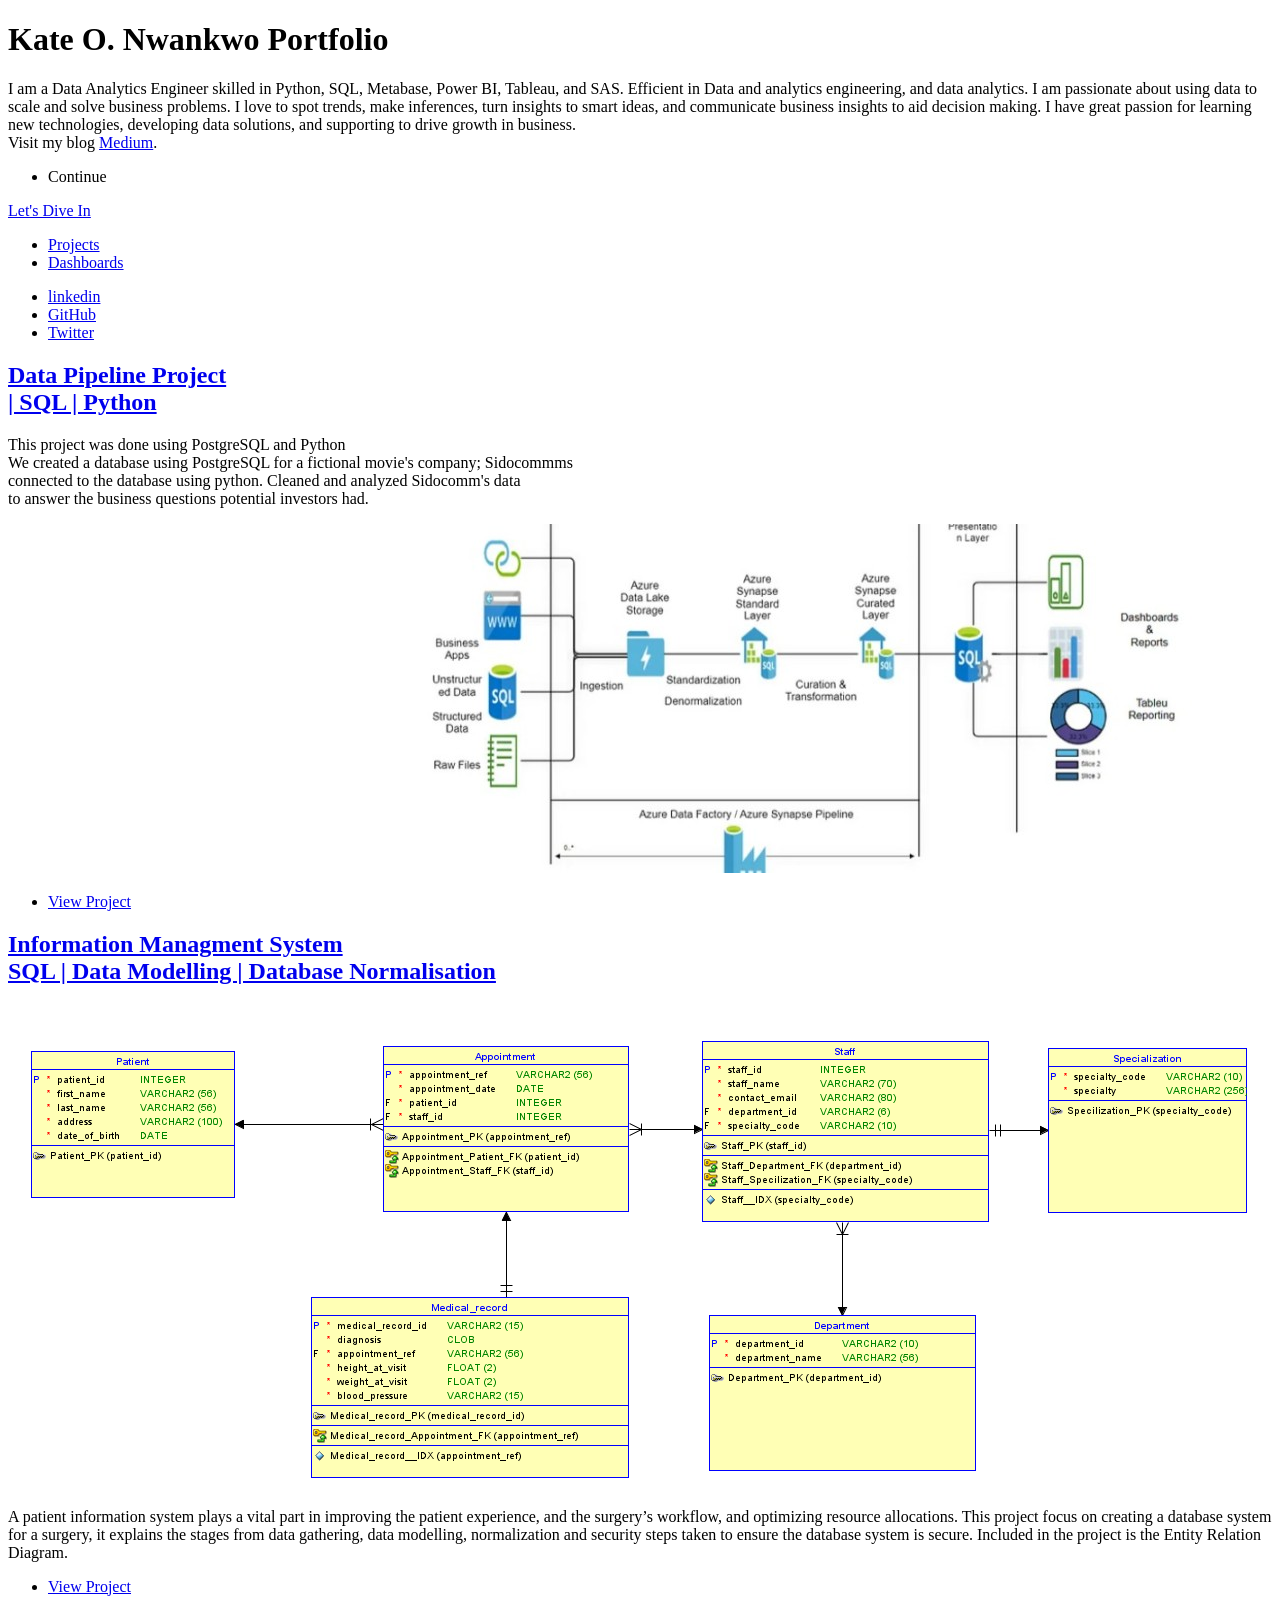
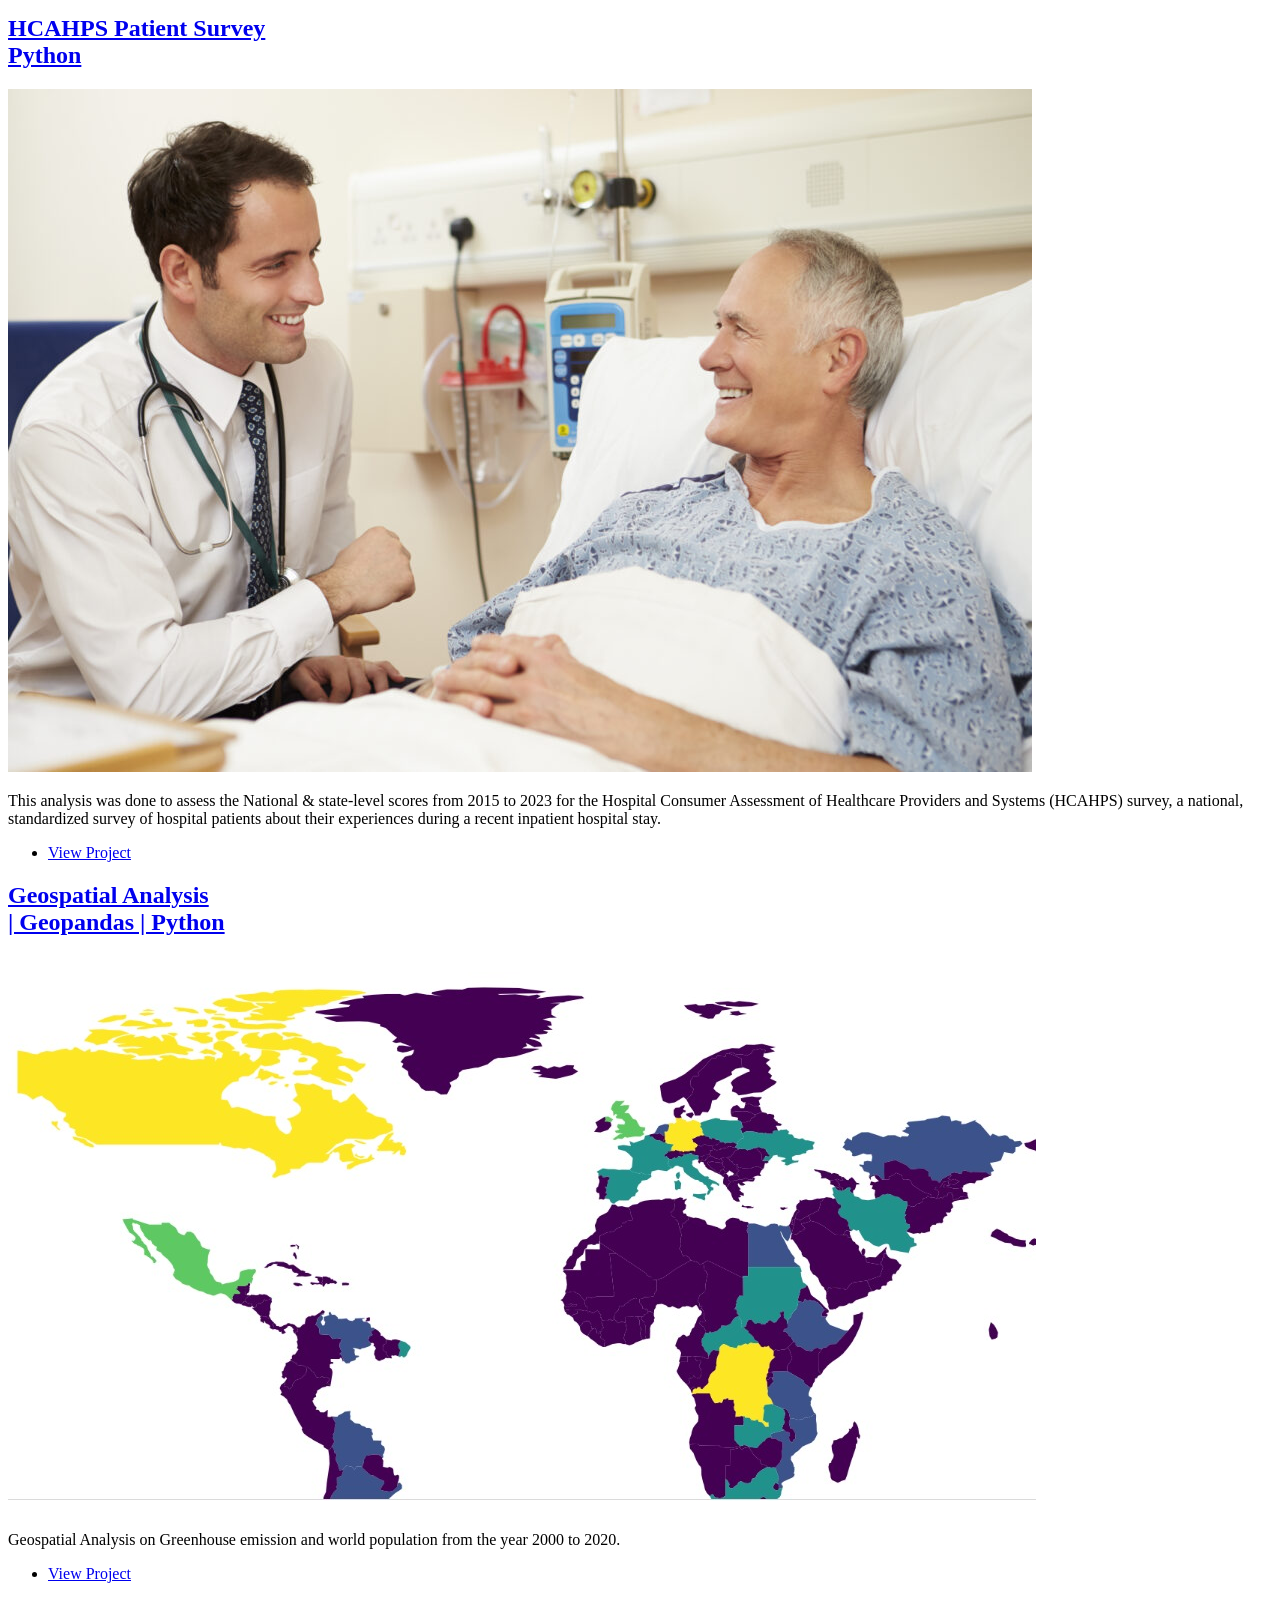
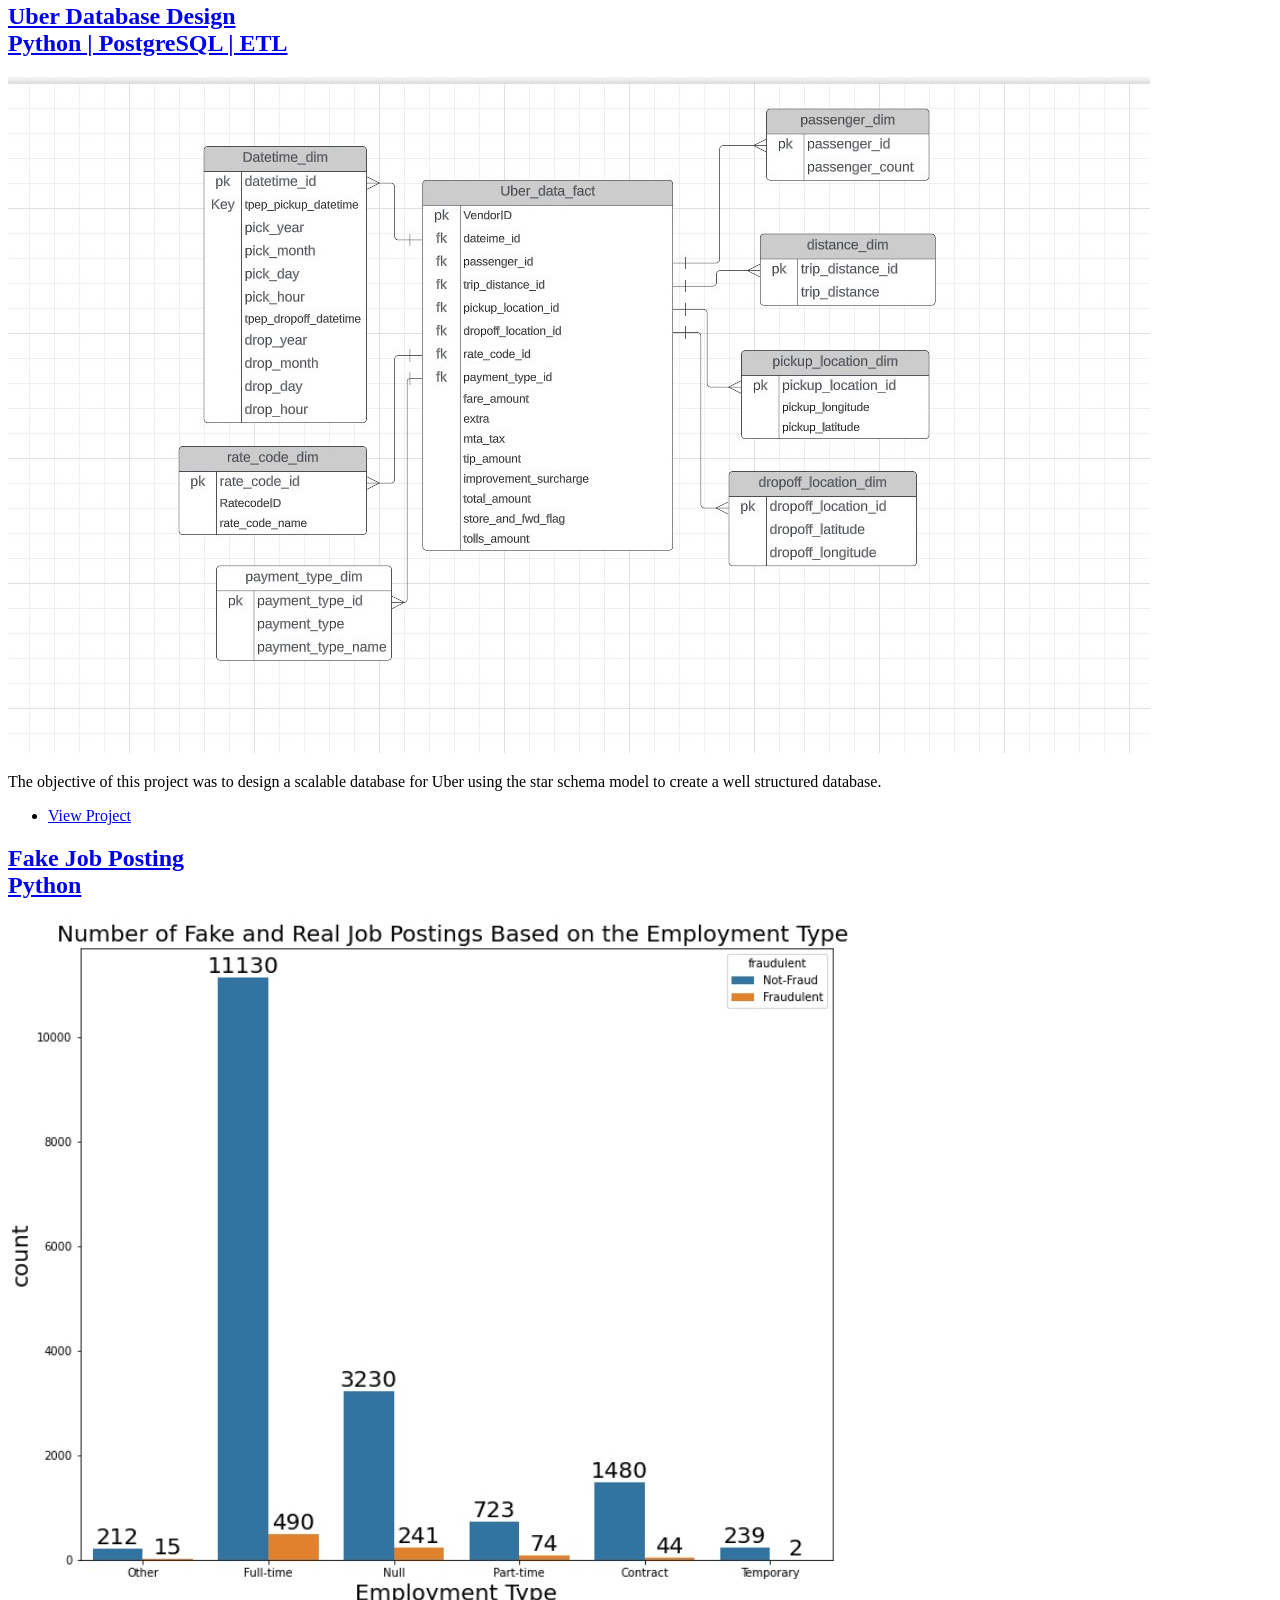
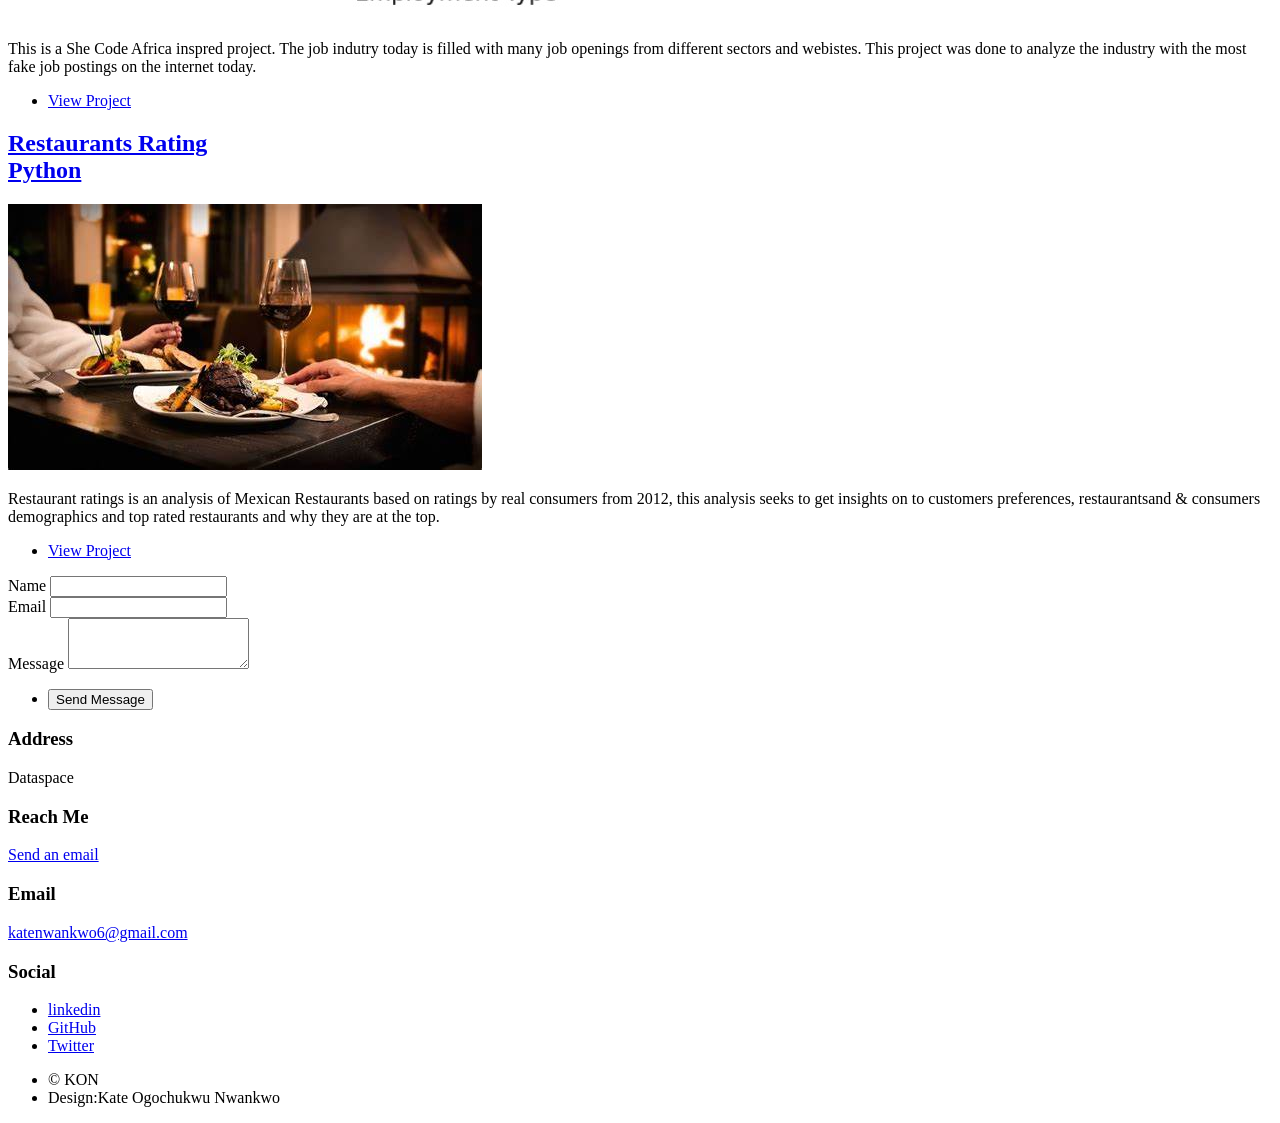
==== index.html @ aaf7866f "Update index.html" ====
<!DOCTYPE HTML>
<!--
	Massively by HTML5 UP
	html5up.net | @ajlkn
	Free for personal and commercial use under the CCA 3.0 license (html5up.net/license)
-->
<html>
	<head>
		<title>Kate Nwankwo | Portfolio</title>
		<meta charset="utf-8" />
		<meta name="viewport" content="width=device-width, initial-scale=1, user-scalable=no" />
		<link rel="stylesheet" href="assets/css/main.css" />
		<noscript><link rel="stylesheet" href="assets/css/noscript.css" /></noscript>
	</head>
	<body class="is-preload">

		<!-- Wrapper -->
			<div id="wrapper" class="fade-in">

				<!-- Intro -->
					<div id="intro">
						<h1>Kate O. Nwankwo Portfolio<br />
						</h1>
						<p>I am a Data Analytics Engineer skilled in Python, SQL, Metabase, Power BI, Tableau, and SAS. Efficient in Data and analytics engineering, and data analytics. I am passionate about using data to scale and solve business problems. I love to spot trends, make inferences, turn insights to smart ideas, and communicate business insights to aid decision making. I have great passion for learning new technologies, developing data solutions, and supporting to drive growth in business.<br />
						Visit my blog <a href="https://medium.com/@katenwankwo6">Medium</a>.</p>
						<ul class="actions">
							<li><a  class="button icon solid solo fa-arrow-down scrolly">Continue</a></li>
						</ul>
					</div>

				<!-- Header -->
					<header id="header">
						<a href="index.html" class="logo">Let's Dive In</a>
					</header>

				<!-- Nav -->
					<nav id="nav">
						<ul class="links">
							<li class="active"><a href="index.html">Projects</a></li>
							<li><a href="generic.html">Dashboards</a></li>
						</ul>
						<ul class="icons">
							<li><a href="https://www.linkedin.com/in/kate-nwankwo/" class="icon brands fa-linkedin"><span class="label">linkedin</span></a></li>
							<li><a href="https://github.com/K-O-N" class="icon brands fa-github"><span class="label">GitHub</span></a></li>
							<li><a href="https://twitter.com/katod_ic" class="icon brands fa-twitter"><span class="label">Twitter</span></a></li>
						</ul>
					</nav>

				<!-- Main -->
					<div id="main">

						<!-- Featured Post -->
							<article class="post featured">
								<header class="major">
									
									<h2><a href="https://github.com/K-O-N/Sidocomms-Movies-Management">Data Pipeline Project<br />
									| SQL | Python</a></h2>
									<p>This project was done using PostgreSQL and Python<br />
									We created a database using PostgreSQL for a fictional movie's company; Sidocommms<br />
									connected to the database using python. Cleaned and analyzed Sidocomm's data<br />
									to answer the business questions potential investors had.</p>
								</header>
								<a href="https://github.com/K-O-N/Sidocomms-Movies-Management" class="image main"><img src="images/ETL.jpg" alt="" /></a>
								<ul class="actions special">
									<li><a href="https://github.com/K-O-N/Sidocomms-Movies-Management" class="button large">View Project</a></li>
								</ul>
							</article>

						<!-- Posts -->
							<section class="posts">
								<article>
									<header>
										
										<h2><a href="https://github.com/K-O-N/Patient-Information-Management-System">Information Managment System<br />
										SQL | Data Modelling | Database Normalisation </a></h2>
									</header>
									<a href="https://github.com/K-O-N/Patient-Information-Management-System" class="image fit"><img src="images/erd_2.png" alt="" /></a>
									<p>A patient information system plays a vital part in improving the patient experience, and the surgery’s workflow, and optimizing resource allocations. This project focus on creating a database system for a surgery, it explains the stages from data gathering, data modelling, normalization and security steps taken to ensure the database system is secure. Included in the project is the Entity Relation Diagram.</p>
									<ul class="actions special">
										<li><a href="https://github.com/K-O-N/Patient-Information-Management-System" class="button">View Project</a></li>
									</ul>
								</article>
								<article>
									<header>
										
										<h2><a href="https://github.com/K-O-N/HCAHPS-Patient-Survey">HCAHPS Patient Survey<br />
										Python </a></h2>
									</header>
									<a href="https://github.com/K-O-N/HCAHPS-Patient-Survey" class="image fit"><img src="images/survey.jpg" alt="" /></a>
									<p>This analysis was done to assess the National & state-level scores from 2015 to 2023 for the Hospital Consumer Assessment of Healthcare Providers and Systems (HCAHPS) survey, a national, standardized survey of hospital patients about their experiences during a recent inpatient hospital stay.</p>
									<ul class="actions special">
										<li><a href="https://github.com/K-O-N/HCAHPS-Patient-Survey" class="button">View Project</a></li>
									</ul>
								</article>
								<article>
									<header>
									
										<h2><a href="https://github.com/K-O-N/Greenhouse-gases-emission/tree/main">Geospatial Analysis<br />
										| Geopandas | Python </a></h2>
									</header>
									<a href="https://github.com/K-O-N/Greenhouse-gases-emission/tree/main" class="image fit"><img src="images/geospatial.jpeg" alt="" /></a>
									<p>Geospatial Analysis on Greenhouse emission and world population from the year 2000 to 2020.</p>
									<ul class="actions special">
										<li><a href="https://github.com/K-O-N/Greenhouse-gases-emission/tree/main" class="button">View Project</a></li>
									</ul>
								</article>
								<article>
									<header>
									
										<h2><a href="https://github.com/K-O-N/Uber-Database-Design">Uber Database Design<br />
											Python | PostgreSQL | ETL </a></h2>
										</header>
										<a href="https://github.com/K-O-N/Uber-Database-Design" class="image fit"><img src="images/ERD.jpg" alt="" /></a>
										<p>The objective of this project was to design a scalable database for Uber using the star schema model to create a well structured database.</p>
										<ul class="actions special">
											<li><a href="https://github.com/K-O-N/Uber-Database-Design" class="button">View Project</a></li>
									</ul>
								</article>
								<article>
									<header>
										
										<h2><a href="https://github.com/K-O-N/Fake-Job-Posting-">Fake Job Posting<br />
											Python</a></h2>
										</header>
										<a href="https://github.com/K-O-N/Fake-Job-Posting-" class="image fit"><img src="images/jobposting.jpeg" alt="" /></a>
										<p>This is a She Code Africa inspred project. The job indutry today is filled with many job openings from different sectors and webistes. This project was done to analyze the industry with the most fake job postings on the internet today.</p>
										<ul class="actions special">
											<li><a href="https://github.com/K-O-N/Fake-Job-Posting-" class="button">View Project</a></li>
									</ul>
								</article>
								<article>
									<header>
										
										<h2><a href="https://github.com/K-O-N/Restaurant-Ratings">Restaurants Rating<br />
										Python</a></h2>
									</header>
									<a href="https://github.com/K-O-N/Restaurant-Ratings" class="image fit"><img src="images/restaurant_rating.jpg" alt="" /></a>
									<p>Restaurant ratings is an analysis of Mexican Restaurants based on ratings by real consumers from 2012, this analysis seeks to get insights on to customers preferences, restaurantsand & consumers demographics and top rated restaurants and why they are at the top.</p>
									<ul class="actions special">
										<li><a href="https://github.com/K-O-N/Restaurant-Ratings" class="button">View Project</a></li>
									</ul>
								</article>
							</section>

						

					</div>

				<!-- Footer -->
					<footer id="footer">
						<section>
							<form method="post" action="#">
								<div class="fields">
									<div class="field">
										<label for="name">Name</label>
										<input type="text" name="name" id="name" />
									</div>
									<div class="field">
										<label for="email">Email</label>
										<input type="text" name="email" id="email" />
									</div>
									<div class="field">
										<label for="message">Message</label>
										<textarea name="message" id="message" rows="3"></textarea>
									</div>
								</div>
								<ul class="actions">
									<li><input type="submit" value="Send Message" /></li>
								</ul>
							</form>
						</section>
						<section class="split contact">
							<section class="alt">
								<h3>Address</h3>
								<p>Dataspace<br />
								</p>
							</section>
							<section>
								<h3>Reach Me</h3>
								<p><a href="katenwankwo6@gmail.com">Send an email</a></p>
							</section>
							<section>
								<h3>Email</h3>
								<p><a href="katenwankwo6@gmail.com">katenwankwo6@gmail.com</a></p>
							</section>
							<section>
								<h3>Social</h3>
								<ul class="icons alt">
									<li><a href="https://www.linkedin.com/in/nwankwo-kate-ogochukwu-1a1a1a170/" class="icon brands fa-linkedin"><span class="label">linkedin</span></a></li>
									<li><a href="https://github.com/K-O-N" class="icon brands fa-github"><span class="label">GitHub</span></a></li>
									<li><a href="https://twitter.com/katod_ic" class="icon brands fa-twitter"><span class="label">Twitter</span></a></li>
								</ul>
							</section>
						</section>
					</footer>

				<!-- Copyright -->
					<div id="copyright">
						<ul><li>&copy; KON</li><li>Design:Kate Ogochukwu Nwankwo</li></ul>
					</div>

			</div>

		<!-- Scripts -->
			<script src="assets/js/jquery.min.js"></script>
			<script src="assets/js/jquery.scrollex.min.js"></script>
			<script src="assets/js/jquery.scrolly.min.js"></script>
			<script src="assets/js/browser.min.js"></script>
			<script src="assets/js/breakpoints.min.js"></script>
			<script src="assets/js/util.js"></script>
			<script src="assets/js/main.js"></script>

	</body>
</html>
---- assets/css/main.css ----
@import url(fontawesome-all.min.css);
@import url("https://fonts.googleapis.com/css?family=Merriweather:300,700,300italic,700italic|Source+Sans+Pro:900");

/*
	Massively by HTML5 UP
	html5up.net | @ajlkn
	Free for personal and commercial use under the CCA 3.0 license (html5up.net/license)
*/

html, body, div, span, applet, object,
iframe, h1, h2, h3, h4, h5, h6, p, blockquote,
pre, a, abbr, acronym, address, big, cite,
code, del, dfn, em, img, ins, kbd, q, s, samp,
small, strike, strong, sub, sup, tt, var, b,
u, i, center, dl, dt, dd, ol, ul, li, fieldset,
form, label, legend, table, caption, tbody,
tfoot, thead, tr, th, td, article, aside,
canvas, details, embed, figure, figcaption,
footer, header, hgroup, menu, nav, output, ruby,
section, summary, time, mark, audio, video {
	margin: 0;
	padding: 0;
	border: 0;
	font-size: 100%;
	font: inherit;
	vertical-align: baseline;}

article, aside, details, figcaption, figure,
footer, header, hgroup, menu, nav, section {
	display: block;}

body {
	line-height: 1;
}

ol, ul {
	list-style: none;
}

blockquote, q {
	quotes: none;
}

	blockquote:before, blockquote:after, q:before, q:after {
		content: '';
		content: none;
	}

table {
	border-collapse: collapse;
	border-spacing: 0;
}

body {
	-webkit-text-size-adjust: none;
}

mark {
	background-color: transparent;
	color: inherit;
}

input::-moz-focus-inner {
	border: 0;
	padding: 0;
}

input, select, textarea {
	-moz-appearance: none;
	-webkit-appearance: none;
	-ms-appearance: none;
	appearance: none;
}

/* Basic */

	@-ms-viewport {
		width: device-width;
	}

	body {
		-ms-overflow-style: scrollbar;
	}

	@media screen and (max-width: 480px) {

		html, body {
			min-width: 320px;
		}

	}

	html {
		box-sizing: border-box;
	}

	*, *:before, *:after {
		box-sizing: inherit;
	}

	body {
		background-color: #1e252d;
	}

		body.is-preload *, body.is-preload *:before, body.is-preload *:after {
			-moz-animation: none !important;
			-webkit-animation: none !important;
			-ms-animation: none !important;
			animation: none !important;
			-moz-transition: none !important;
			-webkit-transition: none !important;
			-ms-transition: none !important;
			transition: none !important;
		}

/* Type */

	html {
		font-size: 16pt;
	}

		@media screen and (max-width: 1680px) {

			html {
				font-size: 12pt;
			}

		}

		@media screen and (max-width: 1280px) {

			html {
				font-size: 11pt;
			}

		}

		@media screen and (max-width: 360px) {

			html {
				font-size: 10pt;
			}

		}

	body {
		color: #212931;
	}

	body, input, select, textarea {
		font-family: "Merriweather", Georgia, serif;
		font-weight: 300;
		font-size: 1rem;
		line-height: 2.375;
	}

	a {
		-moz-transition: color 0.2s ease-in-out, background-color 0.2s ease-in-out, border-color 0.2s ease-in-out, box-shadow 0.2s ease-in-out;
		-webkit-transition: color 0.2s ease-in-out, background-color 0.2s ease-in-out, border-color 0.2s ease-in-out, box-shadow 0.2s ease-in-out;
		-ms-transition: color 0.2s ease-in-out, background-color 0.2s ease-in-out, border-color 0.2s ease-in-out, box-shadow 0.2s ease-in-out;
		transition: color 0.2s ease-in-out, background-color 0.2s ease-in-out, border-color 0.2s ease-in-out, box-shadow 0.2s ease-in-out;
		border-bottom: dotted 1px;
		text-decoration: none;
	}

		a:hover {
			border-bottom-color: transparent;
		}

	strong, b {
		font-weight: 600;
	}

	em, i {
		font-style: italic;
	}

	p {
		text-align: justify;
		margin: 0 0 2rem 0;
	}

	h1, h2, h3, h4, h5, h6 {
		font-family: "Source Sans Pro", Helvetica, sans-serif;
		font-weight: 900;
		line-height: 1.5;
		letter-spacing: 0.075em;
		text-transform: uppercase;
		margin: 0 0 1rem 0;
	}

		h1 a, h2 a, h3 a, h4 a, h5 a, h6 a {
			border-bottom: 0;
			color: inherit;
			text-decoration: none;
		}

	h1 {
		font-size: 4rem;
		line-height: 1.1;
		margin: 0 0 2rem 0;
	}

	h2 {
		font-size: 1.75rem;
		line-height: 1.3;
		margin: 0 0 1.5rem 0;
	}

	h3 {
		font-size: 1.25rem;
		margin: 0 0 1.5rem 0;
	}

	h4 {
		font-size: 1rem;
	}

	h5 {
		font-size: 0.9rem;
	}

	h6 {
		font-size: 0.8rem;
	}

	sub {
		font-size: 0.8rem;
		position: relative;
		top: 0.5rem;
	}

	sup {
		font-size: 0.8rem;
		position: relative;
		top: -0.5rem;
	}

	blockquote {
		border-left: solid 4px;
		font-style: italic;
		margin: 0 0 2rem 0;
		padding: 0.5rem 0 0.5rem 2rem;
	}

	code {
		border: solid 2px;
		font-family: "Courier New", monospace;
		font-size: 0.9rem;
		margin: 0 0.25rem;
		padding: 0.25rem 0.65rem;
	}

	pre {
		-webkit-overflow-scrolling: touch;
		font-family: "Courier New", monospace;
		font-size: 0.9rem;
		margin: 0 0 2rem 0;
	}

		pre code {
			display: block;
			line-height: 1.75;
			padding: 1rem 1.5rem;
			overflow-x: auto;
		}

	hr {
		border: 0;
		border-bottom: solid 2px;
		margin: 3rem 0;
	}

		hr.major {
			margin: 5rem 0;
		}

	.align-left {
		text-align: left;
	}

	.align-center {
		text-align: center;
	}

	.align-right {
		text-align: right;
	}

	input, select, textarea {
		color: #212931;
	}

	a {
		color: #212931;
		border-bottom-color: rgba(33, 41, 49, 0.5);
	}

		a:hover {
			border-bottom-color: transparent;
			color: #18bfef !important;
		}

	strong, b {
		color: #212931;
	}

	h1, h2, h3, h4, h5, h6 {
		color: #212931;
	}

	blockquote {
		border-left-color: #eeeeee;
	}

	code {
		background: rgba(220, 220, 220, 0.25);
		border-color: #eeeeee;
	}

	hr {
		border-bottom-color: #eeeeee;
	}

/* Row */

	.row {
		display: flex;
		flex-wrap: wrap;
		box-sizing: border-box;
		align-items: stretch;
	}

		.row > * {
			box-sizing: border-box;
		}

		.row.gtr-uniform > * > :last-child {
			margin-bottom: 0;
		}

		.row.aln-left {
			justify-content: flex-start;
		}

		.row.aln-center {
			justify-content: center;
		}

		.row.aln-right {
			justify-content: flex-end;
		}

		.row.aln-top {
			align-items: flex-start;
		}

		.row.aln-middle {
			align-items: center;
		}

		.row.aln-bottom {
			align-items: flex-end;
		}

		.row > .imp {
			order: -1;
		}

		.row > .col-1 {
			width: 8.33333%;
		}

		.row > .off-1 {
			margin-left: 8.33333%;
		}

		.row > .col-2 {
			width: 16.66667%;
		}

		.row > .off-2 {
			margin-left: 16.66667%;
		}

		.row > .col-3 {
			width: 25%;
		}

		.row > .off-3 {
			margin-left: 25%;
		}

		.row > .col-4 {
			width: 33.33333%;
		}

		.row > .off-4 {
			margin-left: 33.33333%;
		}

		.row > .col-5 {
			width: 41.66667%;
		}

		.row > .off-5 {
			margin-left: 41.66667%;
		}

		.row > .col-6 {
			width: 50%;
		}

		.row > .off-6 {
			margin-left: 50%;
		}

		.row > .col-7 {
			width: 58.33333%;
		}

		.row > .off-7 {
			margin-left: 58.33333%;
		}

		.row > .col-8 {
			width: 66.66667%;
		}

		.row > .off-8 {
			margin-left: 66.66667%;
		}

		.row > .col-9 {
			width: 75%;
		}

		.row > .off-9 {
			margin-left: 75%;
		}

		.row > .col-10 {
			width: 83.33333%;
		}

		.row > .off-10 {
			margin-left: 83.33333%;
		}

		.row > .col-11 {
			width: 91.66667%;
		}

		.row > .off-11 {
			margin-left: 91.66667%;
		}

		.row > .col-12 {
			width: 100%;
		}

		.row > .off-12 {
			margin-left: 100%;
		}

		.row.gtr-0 {
			margin-top: 0;
			margin-left: 0rem;
		}

			.row.gtr-0 > * {
				padding: 0 0 0 0rem;
			}

			.row.gtr-0.gtr-uniform {
				margin-top: 0rem;
			}

				.row.gtr-0.gtr-uniform > * {
					padding-top: 0rem;
				}

		.row.gtr-25 {
			margin-top: 0;
			margin-left: -0.375rem;
		}

			.row.gtr-25 > * {
				padding: 0 0 0 0.375rem;
			}

			.row.gtr-25.gtr-uniform {
				margin-top: -0.375rem;
			}

				.row.gtr-25.gtr-uniform > * {
					padding-top: 0.375rem;
				}

		.row.gtr-50 {
			margin-top: 0;
			margin-left: -0.75rem;
		}

			.row.gtr-50 > * {
				padding: 0 0 0 0.75rem;
			}

			.row.gtr-50.gtr-uniform {
				margin-top: -0.75rem;
			}

				.row.gtr-50.gtr-uniform > * {
					padding-top: 0.75rem;
				}

		.row {
			margin-top: 0;
			margin-left: -1.5rem;
		}

			.row > * {
				padding: 0 0 0 1.5rem;
			}

			.row.gtr-uniform {
				margin-top: -1.5rem;
			}

				.row.gtr-uniform > * {
					padding-top: 1.5rem;
				}

		.row.gtr-150 {
			margin-top: 0;
			margin-left: -2.25rem;
		}

			.row.gtr-150 > * {
				padding: 0 0 0 2.25rem;
			}

			.row.gtr-150.gtr-uniform {
				margin-top: -2.25rem;
			}

				.row.gtr-150.gtr-uniform > * {
					padding-top: 2.25rem;
				}

		.row.gtr-200 {
			margin-top: 0;
			margin-left: -3rem;
		}

			.row.gtr-200 > * {
				padding: 0 0 0 3rem;
			}

			.row.gtr-200.gtr-uniform {
				margin-top: -3rem;
			}

				.row.gtr-200.gtr-uniform > * {
					padding-top: 3rem;
				}

		@media screen and (max-width: 1680px) {

			.row {
				display: flex;
				flex-wrap: wrap;
				box-sizing: border-box;
				align-items: stretch;
			}

				.row > * {
					box-sizing: border-box;
				}

				.row.gtr-uniform > * > :last-child {
					margin-bottom: 0;
				}

				.row.aln-left {
					justify-content: flex-start;
				}

				.row.aln-center {
					justify-content: center;
				}

				.row.aln-right {
					justify-content: flex-end;
				}

				.row.aln-top {
					align-items: flex-start;
				}

				.row.aln-middle {
					align-items: center;
				}

				.row.aln-bottom {
					align-items: flex-end;
				}

				.row > .imp-xlarge {
					order: -1;
				}

				.row > .col-1-xlarge {
					width: 8.33333%;
				}

				.row > .off-1-xlarge {
					margin-left: 8.33333%;
				}

				.row > .col-2-xlarge {
					width: 16.66667%;
				}

				.row > .off-2-xlarge {
					margin-left: 16.66667%;
				}

				.row > .col-3-xlarge {
					width: 25%;
				}

				.row > .off-3-xlarge {
					margin-left: 25%;
				}

				.row > .col-4-xlarge {
					width: 33.33333%;
				}

				.row > .off-4-xlarge {
					margin-left: 33.33333%;
				}

				.row > .col-5-xlarge {
					width: 41.66667%;
				}

				.row > .off-5-xlarge {
					margin-left: 41.66667%;
				}

				.row > .col-6-xlarge {
					width: 50%;
				}

				.row > .off-6-xlarge {
					margin-left: 50%;
				}

				.row > .col-7-xlarge {
					width: 58.33333%;
				}

				.row > .off-7-xlarge {
					margin-left: 58.33333%;
				}

				.row > .col-8-xlarge {
					width: 66.66667%;
				}

				.row > .off-8-xlarge {
					margin-left: 66.66667%;
				}

				.row > .col-9-xlarge {
					width: 75%;
				}

				.row > .off-9-xlarge {
					margin-left: 75%;
				}

				.row > .col-10-xlarge {
					width: 83.33333%;
				}

				.row > .off-10-xlarge {
					margin-left: 83.33333%;
				}

				.row > .col-11-xlarge {
					width: 91.66667%;
				}

				.row > .off-11-xlarge {
					margin-left: 91.66667%;
				}

				.row > .col-12-xlarge {
					width: 100%;
				}

				.row > .off-12-xlarge {
					margin-left: 100%;
				}

				.row.gtr-0 {
					margin-top: 0;
					margin-left: 0rem;
				}

					.row.gtr-0 > * {
						padding: 0 0 0 0rem;
					}

					.row.gtr-0.gtr-uniform {
						margin-top: 0rem;
					}

						.row.gtr-0.gtr-uniform > * {
							padding-top: 0rem;
						}

				.row.gtr-25 {
					margin-top: 0;
					margin-left: -0.375rem;
				}

					.row.gtr-25 > * {
						padding: 0 0 0 0.375rem;
					}

					.row.gtr-25.gtr-uniform {
						margin-top: -0.375rem;
					}

						.row.gtr-25.gtr-uniform > * {
							padding-top: 0.375rem;
						}

				.row.gtr-50 {
					margin-top: 0;
					margin-left: -0.75rem;
				}

					.row.gtr-50 > * {
						padding: 0 0 0 0.75rem;
					}

					.row.gtr-50.gtr-uniform {
						margin-top: -0.75rem;
					}

						.row.gtr-50.gtr-uniform > * {
							padding-top: 0.75rem;
						}

				.row {
					margin-top: 0;
					margin-left: -1.5rem;
				}

					.row > * {
						padding: 0 0 0 1.5rem;
					}

					.row.gtr-uniform {
						margin-top: -1.5rem;
					}

						.row.gtr-uniform > * {
							padding-top: 1.5rem;
						}

				.row.gtr-150 {
					margin-top: 0;
					margin-left: -2.25rem;
				}

					.row.gtr-150 > * {
						padding: 0 0 0 2.25rem;
					}

					.row.gtr-150.gtr-uniform {
						margin-top: -2.25rem;
					}

						.row.gtr-150.gtr-uniform > * {
							padding-top: 2.25rem;
						}

				.row.gtr-200 {
					margin-top: 0;
					margin-left: -3rem;
				}

					.row.gtr-200 > * {
						padding: 0 0 0 3rem;
					}

					.row.gtr-200.gtr-uniform {
						margin-top: -3rem;
					}

						.row.gtr-200.gtr-uniform > * {
							padding-top: 3rem;
						}

		}

		@media screen and (max-width: 1280px) {

			.row {
				display: flex;
				flex-wrap: wrap;
				box-sizing: border-box;
				align-items: stretch;
			}

				.row > * {
					box-sizing: border-box;
				}

				.row.gtr-uniform > * > :last-child {
					margin-bottom: 0;
				}

				.row.aln-left {
					justify-content: flex-start;
				}

				.row.aln-center {
					justify-content: center;
				}

				.row.aln-right {
					justify-content: flex-end;
				}

				.row.aln-top {
					align-items: flex-start;
				}

				.row.aln-middle {
					align-items: center;
				}

				.row.aln-bottom {
					align-items: flex-end;
				}

				.row > .imp-large {
					order: -1;
				}

				.row > .col-1-large {
					width: 8.33333%;
				}

				.row > .off-1-large {
					margin-left: 8.33333%;
				}

				.row > .col-2-large {
					width: 16.66667%;
				}

				.row > .off-2-large {
					margin-left: 16.66667%;
				}

				.row > .col-3-large {
					width: 25%;
				}

				.row > .off-3-large {
					margin-left: 25%;
				}

				.row > .col-4-large {
					width: 33.33333%;
				}

				.row > .off-4-large {
					margin-left: 33.33333%;
				}

				.row > .col-5-large {
					width: 41.66667%;
				}

				.row > .off-5-large {
					margin-left: 41.66667%;
				}

				.row > .col-6-large {
					width: 50%;
				}

				.row > .off-6-large {
					margin-left: 50%;
				}

				.row > .col-7-large {
					width: 58.33333%;
				}

				.row > .off-7-large {
					margin-left: 58.33333%;
				}

				.row > .col-8-large {
					width: 66.66667%;
				}

				.row > .off-8-large {
					margin-left: 66.66667%;
				}

				.row > .col-9-large {
					width: 75%;
				}

				.row > .off-9-large {
					margin-left: 75%;
				}

				.row > .col-10-large {
					width: 83.33333%;
				}

				.row > .off-10-large {
					margin-left: 83.33333%;
				}

				.row > .col-11-large {
					width: 91.66667%;
				}

				.row > .off-11-large {
					margin-left: 91.66667%;
				}

				.row > .col-12-large {
					width: 100%;
				}

				.row > .off-12-large {
					margin-left: 100%;
				}

				.row.gtr-0 {
					margin-top: 0;
					margin-left: 0rem;
				}

					.row.gtr-0 > * {
						padding: 0 0 0 0rem;
					}

					.row.gtr-0.gtr-uniform {
						margin-top: 0rem;
					}

						.row.gtr-0.gtr-uniform > * {
							padding-top: 0rem;
						}

				.row.gtr-25 {
					margin-top: 0;
					margin-left: -0.375rem;
				}

					.row.gtr-25 > * {
						padding: 0 0 0 0.375rem;
					}

					.row.gtr-25.gtr-uniform {
						margin-top: -0.375rem;
					}

						.row.gtr-25.gtr-uniform > * {
							padding-top: 0.375rem;
						}

				.row.gtr-50 {
					margin-top: 0;
					margin-left: -0.75rem;
				}

					.row.gtr-50 > * {
						padding: 0 0 0 0.75rem;
					}

					.row.gtr-50.gtr-uniform {
						margin-top: -0.75rem;
					}

						.row.gtr-50.gtr-uniform > * {
							padding-top: 0.75rem;
						}

				.row {
					margin-top: 0;
					margin-left: -1.5rem;
				}

					.row > * {
						padding: 0 0 0 1.5rem;
					}

					.row.gtr-uniform {
						margin-top: -1.5rem;
					}

						.row.gtr-uniform > * {
							padding-top: 1.5rem;
						}

				.row.gtr-150 {
					margin-top: 0;
					margin-left: -2.25rem;
				}

					.row.gtr-150 > * {
						padding: 0 0 0 2.25rem;
					}

					.row.gtr-150.gtr-uniform {
						margin-top: -2.25rem;
					}

						.row.gtr-150.gtr-uniform > * {
							padding-top: 2.25rem;
						}

				.row.gtr-200 {
					margin-top: 0;
					margin-left: -3rem;
				}

					.row.gtr-200 > * {
						padding: 0 0 0 3rem;
					}

					.row.gtr-200.gtr-uniform {
						margin-top: -3rem;
					}

						.row.gtr-200.gtr-uniform > * {
							padding-top: 3rem;
						}

		}

		@media screen and (max-width: 980px) {

			.row {
				display: flex;
				flex-wrap: wrap;
				box-sizing: border-box;
				align-items: stretch;
			}

				.row > * {
					box-sizing: border-box;
				}

				.row.gtr-uniform > * > :last-child {
					margin-bottom: 0;
				}

				.row.aln-left {
					justify-content: flex-start;
				}

				.row.aln-center {
					justify-content: center;
				}

				.row.aln-right {
					justify-content: flex-end;
				}

				.row.aln-top {
					align-items: flex-start;
				}

				.row.aln-middle {
					align-items: center;
				}

				.row.aln-bottom {
					align-items: flex-end;
				}

				.row > .imp-medium {
					order: -1;
				}

				.row > .col-1-medium {
					width: 8.33333%;
				}

				.row > .off-1-medium {
					margin-left: 8.33333%;
				}

				.row > .col-2-medium {
					width: 16.66667%;
				}

				.row > .off-2-medium {
					margin-left: 16.66667%;
				}

				.row > .col-3-medium {
					width: 25%;
				}

				.row > .off-3-medium {
					margin-left: 25%;
				}

				.row > .col-4-medium {
					width: 33.33333%;
				}

				.row > .off-4-medium {
					margin-left: 33.33333%;
				}

				.row > .col-5-medium {
					width: 41.66667%;
				}

				.row > .off-5-medium {
					margin-left: 41.66667%;
				}

				.row > .col-6-medium {
					width: 50%;
				}

				.row > .off-6-medium {
					margin-left: 50%;
				}

				.row > .col-7-medium {
					width: 58.33333%;
				}

				.row > .off-7-medium {
					margin-left: 58.33333%;
				}

				.row > .col-8-medium {
					width: 66.66667%;
				}

				.row > .off-8-medium {
					margin-left: 66.66667%;
				}

				.row > .col-9-medium {
					width: 75%;
				}

				.row > .off-9-medium {
					margin-left: 75%;
				}

				.row > .col-10-medium {
					width: 83.33333%;
				}

				.row > .off-10-medium {
					margin-left: 83.33333%;
				}

				.row > .col-11-medium {
					width: 91.66667%;
				}

				.row > .off-11-medium {
					margin-left: 91.66667%;
				}

				.row > .col-12-medium {
					width: 100%;
				}

				.row > .off-12-medium {
					margin-left: 100%;
				}

				.row.gtr-0 {
					margin-top: 0;
					margin-left: 0rem;
				}

					.row.gtr-0 > * {
						padding: 0 0 0 0rem;
					}

					.row.gtr-0.gtr-uniform {
						margin-top: 0rem;
					}

						.row.gtr-0.gtr-uniform > * {
							padding-top: 0rem;
						}

				.row.gtr-25 {
					margin-top: 0;
					margin-left: -0.375rem;
				}

					.row.gtr-25 > * {
						padding: 0 0 0 0.375rem;
					}

					.row.gtr-25.gtr-uniform {
						margin-top: -0.375rem;
					}

						.row.gtr-25.gtr-uniform > * {
							padding-top: 0.375rem;
						}

				.row.gtr-50 {
					margin-top: 0;
					margin-left: -0.75rem;
				}

					.row.gtr-50 > * {
						padding: 0 0 0 0.75rem;
					}

					.row.gtr-50.gtr-uniform {
						margin-top: -0.75rem;
					}

						.row.gtr-50.gtr-uniform > * {
							padding-top: 0.75rem;
						}

				.row {
					margin-top: 0;
					margin-left: -1.5rem;
				}

					.row > * {
						padding: 0 0 0 1.5rem;
					}

					.row.gtr-uniform {
						margin-top: -1.5rem;
					}

						.row.gtr-uniform > * {
							padding-top: 1.5rem;
						}

				.row.gtr-150 {
					margin-top: 0;
					margin-left: -2.25rem;
				}

					.row.gtr-150 > * {
						padding: 0 0 0 2.25rem;
					}

					.row.gtr-150.gtr-uniform {
						margin-top: -2.25rem;
					}

						.row.gtr-150.gtr-uniform > * {
							padding-top: 2.25rem;
						}

				.row.gtr-200 {
					margin-top: 0;
					margin-left: -3rem;
				}

					.row.gtr-200 > * {
						padding: 0 0 0 3rem;
					}

					.row.gtr-200.gtr-uniform {
						margin-top: -3rem;
					}

						.row.gtr-200.gtr-uniform > * {
							padding-top: 3rem;
						}

		}

		@media screen and (max-width: 736px) {

			.row {
				display: flex;
				flex-wrap: wrap;
				box-sizing: border-box;
				align-items: stretch;
			}

				.row > * {
					box-sizing: border-box;
				}

				.row.gtr-uniform > * > :last-child {
					margin-bottom: 0;
				}

				.row.aln-left {
					justify-content: flex-start;
				}

				.row.aln-center {
					justify-content: center;
				}

				.row.aln-right {
					justify-content: flex-end;
				}

				.row.aln-top {
					align-items: flex-start;
				}

				.row.aln-middle {
					align-items: center;
				}

				.row.aln-bottom {
					align-items: flex-end;
				}

				.row > .imp-small {
					order: -1;
				}

				.row > .col-1-small {
					width: 8.33333%;
				}

				.row > .off-1-small {
					margin-left: 8.33333%;
				}

				.row > .col-2-small {
					width: 16.66667%;
				}

				.row > .off-2-small {
					margin-left: 16.66667%;
				}

				.row > .col-3-small {
					width: 25%;
				}

				.row > .off-3-small {
					margin-left: 25%;
				}

				.row > .col-4-small {
					width: 33.33333%;
				}

				.row > .off-4-small {
					margin-left: 33.33333%;
				}

				.row > .col-5-small {
					width: 41.66667%;
				}

				.row > .off-5-small {
					margin-left: 41.66667%;
				}

				.row > .col-6-small {
					width: 50%;
				}

				.row > .off-6-small {
					margin-left: 50%;
				}

				.row > .col-7-small {
					width: 58.33333%;
				}

				.row > .off-7-small {
					margin-left: 58.33333%;
				}

				.row > .col-8-small {
					width: 66.66667%;
				}

				.row > .off-8-small {
					margin-left: 66.66667%;
				}

				.row > .col-9-small {
					width: 75%;
				}

				.row > .off-9-small {
					margin-left: 75%;
				}

				.row > .col-10-small {
					width: 83.33333%;
				}

				.row > .off-10-small {
					margin-left: 83.33333%;
				}

				.row > .col-11-small {
					width: 91.66667%;
				}

				.row > .off-11-small {
					margin-left: 91.66667%;
				}

				.row > .col-12-small {
					width: 100%;
				}

				.row > .off-12-small {
					margin-left: 100%;
				}

				.row.gtr-0 {
					margin-top: 0;
					margin-left: 0rem;
				}

					.row.gtr-0 > * {
						padding: 0 0 0 0rem;
					}

					.row.gtr-0.gtr-uniform {
						margin-top: 0rem;
					}

						.row.gtr-0.gtr-uniform > * {
							padding-top: 0rem;
						}

				.row.gtr-25 {
					margin-top: 0;
					margin-left: -0.375rem;
				}

					.row.gtr-25 > * {
						padding: 0 0 0 0.375rem;
					}

					.row.gtr-25.gtr-uniform {
						margin-top: -0.375rem;
					}

						.row.gtr-25.gtr-uniform > * {
							padding-top: 0.375rem;
						}

				.row.gtr-50 {
					margin-top: 0;
					margin-left: -0.75rem;
				}

					.row.gtr-50 > * {
						padding: 0 0 0 0.75rem;
					}

					.row.gtr-50.gtr-uniform {
						margin-top: -0.75rem;
					}

						.row.gtr-50.gtr-uniform > * {
							padding-top: 0.75rem;
						}

				.row {
					margin-top: 0;
					margin-left: -1.5rem;
				}

					.row > * {
						padding: 0 0 0 1.5rem;
					}

					.row.gtr-uniform {
						margin-top: -1.5rem;
					}

						.row.gtr-uniform > * {
							padding-top: 1.5rem;
						}

				.row.gtr-150 {
					margin-top: 0;
					margin-left: -2.25rem;
				}

					.row.gtr-150 > * {
						padding: 0 0 0 2.25rem;
					}

					.row.gtr-150.gtr-uniform {
						margin-top: -2.25rem;
					}

						.row.gtr-150.gtr-uniform > * {
							padding-top: 2.25rem;
						}

				.row.gtr-200 {
					margin-top: 0;
					margin-left: -3rem;
				}

					.row.gtr-200 > * {
						padding: 0 0 0 3rem;
					}

					.row.gtr-200.gtr-uniform {
						margin-top: -3rem;
					}

						.row.gtr-200.gtr-uniform > * {
							padding-top: 3rem;
						}

		}

		@media screen and (max-width: 480px) {

			.row {
				display: flex;
				flex-wrap: wrap;
				box-sizing: border-box;
				align-items: stretch;
			}

				.row > * {
					box-sizing: border-box;
				}

				.row.gtr-uniform > * > :last-child {
					margin-bottom: 0;
				}

				.row.aln-left {
					justify-content: flex-start;
				}

				.row.aln-center {
					justify-content: center;
				}

				.row.aln-right {
					justify-content: flex-end;
				}

				.row.aln-top {
					align-items: flex-start;
				}

				.row.aln-middle {
					align-items: center;
				}

				.row.aln-bottom {
					align-items: flex-end;
				}

				.row > .imp-xsmall {
					order: -1;
				}

				.row > .col-1-xsmall {
					width: 8.33333%;
				}

				.row > .off-1-xsmall {
					margin-left: 8.33333%;
				}

				.row > .col-2-xsmall {
					width: 16.66667%;
				}

				.row > .off-2-xsmall {
					margin-left: 16.66667%;
				}

				.row > .col-3-xsmall {
					width: 25%;
				}

				.row > .off-3-xsmall {
					margin-left: 25%;
				}

				.row > .col-4-xsmall {
					width: 33.33333%;
				}

				.row > .off-4-xsmall {
					margin-left: 33.33333%;
				}

				.row > .col-5-xsmall {
					width: 41.66667%;
				}

				.row > .off-5-xsmall {
					margin-left: 41.66667%;
				}

				.row > .col-6-xsmall {
					width: 50%;
				}

				.row > .off-6-xsmall {
					margin-left: 50%;
				}

				.row > .col-7-xsmall {
					width: 58.33333%;
				}

				.row > .off-7-xsmall {
					margin-left: 58.33333%;
				}

				.row > .col-8-xsmall {
					width: 66.66667%;
				}

				.row > .off-8-xsmall {
					margin-left: 66.66667%;
				}

				.row > .col-9-xsmall {
					width: 75%;
				}

				.row > .off-9-xsmall {
					margin-left: 75%;
				}

				.row > .col-10-xsmall {
					width: 83.33333%;
				}

				.row > .off-10-xsmall {
					margin-left: 83.33333%;
				}

				.row > .col-11-xsmall {
					width: 91.66667%;
				}

				.row > .off-11-xsmall {
					margin-left: 91.66667%;
				}

				.row > .col-12-xsmall {
					width: 100%;
				}

				.row > .off-12-xsmall {
					margin-left: 100%;
				}

				.row.gtr-0 {
					margin-top: 0;
					margin-left: 0rem;
				}

					.row.gtr-0 > * {
						padding: 0 0 0 0rem;
					}

					.row.gtr-0.gtr-uniform {
						margin-top: 0rem;
					}

						.row.gtr-0.gtr-uniform > * {
							padding-top: 0rem;
						}

				.row.gtr-25 {
					margin-top: 0;
					margin-left: -0.375rem;
				}

					.row.gtr-25 > * {
						padding: 0 0 0 0.375rem;
					}

					.row.gtr-25.gtr-uniform {
						margin-top: -0.375rem;
					}

						.row.gtr-25.gtr-uniform > * {
							padding-top: 0.375rem;
						}

				.row.gtr-50 {
					margin-top: 0;
					margin-left: -0.75rem;
				}

					.row.gtr-50 > * {
						padding: 0 0 0 0.75rem;
					}

					.row.gtr-50.gtr-uniform {
						margin-top: -0.75rem;
					}

						.row.gtr-50.gtr-uniform > * {
							padding-top: 0.75rem;
						}

				.row {
					margin-top: 0;
					margin-left: -1.5rem;
				}

					.row > * {
						padding: 0 0 0 1.5rem;
					}

					.row.gtr-uniform {
						margin-top: -1.5rem;
					}

						.row.gtr-uniform > * {
							padding-top: 1.5rem;
						}

				.row.gtr-150 {
					margin-top: 0;
					margin-left: -2.25rem;
				}

					.row.gtr-150 > * {
						padding: 0 0 0 2.25rem;
					}

					.row.gtr-150.gtr-uniform {
						margin-top: -2.25rem;
					}

						.row.gtr-150.gtr-uniform > * {
							padding-top: 2.25rem;
						}

				.row.gtr-200 {
					margin-top: 0;
					margin-left: -3rem;
				}

					.row.gtr-200 > * {
						padding: 0 0 0 3rem;
					}

					.row.gtr-200.gtr-uniform {
						margin-top: -3rem;
					}

						.row.gtr-200.gtr-uniform > * {
							padding-top: 3rem;
						}

		}

		@media screen and (max-width: 360px) {

			.row {
				display: flex;
				flex-wrap: wrap;
				box-sizing: border-box;
				align-items: stretch;
			}

				.row > * {
					box-sizing: border-box;
				}

				.row.gtr-uniform > * > :last-child {
					margin-bottom: 0;
				}

				.row.aln-left {
					justify-content: flex-start;
				}

				.row.aln-center {
					justify-content: center;
				}

				.row.aln-right {
					justify-content: flex-end;
				}

				.row.aln-top {
					align-items: flex-start;
				}

				.row.aln-middle {
					align-items: center;
				}

				.row.aln-bottom {
					align-items: flex-end;
				}

				.row > .imp-xxsmall {
					order: -1;
				}

				.row > .col-1-xxsmall {
					width: 8.33333%;
				}

				.row > .off-1-xxsmall {
					margin-left: 8.33333%;
				}

				.row > .col-2-xxsmall {
					width: 16.66667%;
				}

				.row > .off-2-xxsmall {
					margin-left: 16.66667%;
				}

				.row > .col-3-xxsmall {
					width: 25%;
				}

				.row > .off-3-xxsmall {
					margin-left: 25%;
				}

				.row > .col-4-xxsmall {
					width: 33.33333%;
				}

				.row > .off-4-xxsmall {
					margin-left: 33.33333%;
				}

				.row > .col-5-xxsmall {
					width: 41.66667%;
				}

				.row > .off-5-xxsmall {
					margin-left: 41.66667%;
				}

				.row > .col-6-xxsmall {
					width: 50%;
				}

				.row > .off-6-xxsmall {
					margin-left: 50%;
				}

				.row > .col-7-xxsmall {
					width: 58.33333%;
				}

				.row > .off-7-xxsmall {
					margin-left: 58.33333%;
				}

				.row > .col-8-xxsmall {
					width: 66.66667%;
				}

				.row > .off-8-xxsmall {
					margin-left: 66.66667%;
				}

				.row > .col-9-xxsmall {
					width: 75%;
				}

				.row > .off-9-xxsmall {
					margin-left: 75%;
				}

				.row > .col-10-xxsmall {
					width: 83.33333%;
				}

				.row > .off-10-xxsmall {
					margin-left: 83.33333%;
				}

				.row > .col-11-xxsmall {
					width: 91.66667%;
				}

				.row > .off-11-xxsmall {
					margin-left: 91.66667%;
				}

				.row > .col-12-xxsmall {
					width: 100%;
				}

				.row > .off-12-xxsmall {
					margin-left: 100%;
				}

				.row.gtr-0 {
					margin-top: 0;
					margin-left: 0rem;
				}

					.row.gtr-0 > * {
						padding: 0 0 0 0rem;
					}

					.row.gtr-0.gtr-uniform {
						margin-top: 0rem;
					}

						.row.gtr-0.gtr-uniform > * {
							padding-top: 0rem;
						}

				.row.gtr-25 {
					margin-top: 0;
					margin-left: -0.375rem;
				}

					.row.gtr-25 > * {
						padding: 0 0 0 0.375rem;
					}

					.row.gtr-25.gtr-uniform {
						margin-top: -0.375rem;
					}

						.row.gtr-25.gtr-uniform > * {
							padding-top: 0.375rem;
						}

				.row.gtr-50 {
					margin-top: 0;
					margin-left: -0.75rem;
				}

					.row.gtr-50 > * {
						padding: 0 0 0 0.75rem;
					}

					.row.gtr-50.gtr-uniform {
						margin-top: -0.75rem;
					}

						.row.gtr-50.gtr-uniform > * {
							padding-top: 0.75rem;
						}

				.row {
					margin-top: 0;
					margin-left: -1.5rem;
				}

					.row > * {
						padding: 0 0 0 1.5rem;
					}

					.row.gtr-uniform {
						margin-top: -1.5rem;
					}

						.row.gtr-uniform > * {
							padding-top: 1.5rem;
						}

				.row.gtr-150 {
					margin-top: 0;
					margin-left: -2.25rem;
				}

					.row.gtr-150 > * {
						padding: 0 0 0 2.25rem;
					}

					.row.gtr-150.gtr-uniform {
						margin-top: -2.25rem;
					}

						.row.gtr-150.gtr-uniform > * {
							padding-top: 2.25rem;
						}

				.row.gtr-200 {
					margin-top: 0;
					margin-left: -3rem;
				}

					.row.gtr-200 > * {
						padding: 0 0 0 3rem;
					}

					.row.gtr-200.gtr-uniform {
						margin-top: -3rem;
					}

						.row.gtr-200.gtr-uniform > * {
							padding-top: 3rem;
						}

		}

/* Box */

	.box {
		border: solid 2px;
		margin-bottom: 2rem;
		padding: 1.5rem;
	}

		.box > :last-child,
		.box > :last-child > :last-child,
		.box > :last-child > :last-child > :last-child {
			margin-bottom: 0;
		}

		.box.alt {
			border: 0;
			border-radius: 0;
			padding: 0;
		}

	.box {
		border-color: #eeeeee;
	}

/* Button */

	input[type="submit"],
	input[type="reset"],
	input[type="button"],
	button,
	.button {
		-moz-appearance: none;
		-webkit-appearance: none;
		-ms-appearance: none;
		appearance: none;
		-moz-transition: background-color 0.2s ease-in-out, box-shadow 0.2s ease-in-out, color 0.2s ease-in-out;
		-webkit-transition: background-color 0.2s ease-in-out, box-shadow 0.2s ease-in-out, color 0.2s ease-in-out;
		-ms-transition: background-color 0.2s ease-in-out, box-shadow 0.2s ease-in-out, color 0.2s ease-in-out;
		transition: background-color 0.2s ease-in-out, box-shadow 0.2s ease-in-out, color 0.2s ease-in-out;
		border: 0;
		border-radius: 0;
		cursor: pointer;
		display: inline-block;
		font-family: "Source Sans Pro", Helvetica, sans-serif;
		font-size: 0.8rem;
		font-weight: 900;
		letter-spacing: 0.075em;
		height: 3rem;
		line-height: 3rem;
		padding: 0 2rem;
		text-align: center;
		text-decoration: none;
		text-transform: uppercase;
		white-space: nowrap;
	}

		input[type="submit"].icon:before,
		input[type="reset"].icon:before,
		input[type="button"].icon:before,
		button.icon:before,
		.button.icon:before {
			margin-right: 0.5rem;
		}

		input[type="submit"].icon.solo,
		input[type="reset"].icon.solo,
		input[type="button"].icon.solo,
		button.icon.solo,
		.button.icon.solo {
			position: relative;
			width: 4rem;
			height: 4rem;
			line-height: 4rem;
			border-radius: 4rem;
			text-indent: 4rem;
			overflow: hidden;
			padding: 0;
			white-space: nowrap;
		}

			input[type="submit"].icon.solo:before,
			input[type="reset"].icon.solo:before,
			input[type="button"].icon.solo:before,
			button.icon.solo:before,
			.button.icon.solo:before {
				position: absolute;
				display: block;
				top: 0;
				left: 0;
				width: inherit;
				height: inherit;
				line-height: inherit;
				font-size: 1.25rem;
				margin-right: 0;
				text-align: center;
				text-indent: 0;
			}

		input[type="submit"].fit,
		input[type="reset"].fit,
		input[type="button"].fit,
		button.fit,
		.button.fit {
			width: 100%;
		}

		input[type="submit"].small,
		input[type="reset"].small,
		input[type="button"].small,
		button.small,
		.button.small {
			font-size: 0.7rem;
			height: 2.5rem;
			line-height: 2.5rem;
			padding: 0 1.5rem;
		}

		input[type="submit"].large,
		input[type="reset"].large,
		input[type="button"].large,
		button.large,
		.button.large {
			font-size: 0.9rem;
			height: 3.5rem;
			line-height: 3.5rem;
			padding: 0 2.75rem;
		}

		@media screen and (max-width: 980px) {

			input[type="submit"],
			input[type="reset"],
			input[type="button"],
			button,
			.button {
				font-size: 0.9rem;
				height: 3.25rem;
				line-height: 3.25rem;
			}

				input[type="submit"].large,
				input[type="reset"].large,
				input[type="button"].large,
				button.large,
				.button.large {
					font-size: 1rem;
					height: 3.75rem;
					line-height: 3.75rem;
				}

		}

		input[type="submit"].disabled, input[type="submit"]:disabled,
		input[type="reset"].disabled,
		input[type="reset"]:disabled,
		input[type="button"].disabled,
		input[type="button"]:disabled,
		button.disabled,
		button:disabled,
		.button.disabled,
		.button:disabled {
			pointer-events: none;
			opacity: 0.25;
		}

	input[type="submit"],
	input[type="reset"],
	input[type="button"],
	button,
	.button {
		background-color: transparent;
		box-shadow: inset 0 0 0 2px #212931;
		color: #212931 !important;
	}

		input[type="submit"]:hover,
		input[type="reset"]:hover,
		input[type="button"]:hover,
		button:hover,
		.button:hover {
			box-shadow: inset 0 0 0 2px #18bfef;
			color: #18bfef !important;
		}

		input[type="submit"].primary,
		input[type="reset"].primary,
		input[type="button"].primary,
		button.primary,
		.button.primary {
			background-color: #212931;
			box-shadow: none;
			color: #ffffff !important;
		}

			input[type="submit"].primary:hover,
			input[type="reset"].primary:hover,
			input[type="button"].primary:hover,
			button.primary:hover,
			.button.primary:hover {
				background-color: #18bfef;
			}

/* Form */

	form {
		margin: 0 0 2rem 0;
	}

		form > :last-child {
			margin-bottom: 0;
		}

		form > .fields {
			display: -moz-flex;
			display: -webkit-flex;
			display: -ms-flex;
			display: flex;
			-moz-flex-wrap: wrap;
			-webkit-flex-wrap: wrap;
			-ms-flex-wrap: wrap;
			flex-wrap: wrap;
			width: calc(100% + 3rem);
			margin: -1.5rem 0 2rem -1.5rem;
		}

			form > .fields > .field {
				-moz-flex-grow: 0;
				-webkit-flex-grow: 0;
				-ms-flex-grow: 0;
				flex-grow: 0;
				-moz-flex-shrink: 0;
				-webkit-flex-shrink: 0;
				-ms-flex-shrink: 0;
				flex-shrink: 0;
				padding: 1.5rem 0 0 1.5rem;
				width: calc(100% - 1.5rem);
			}

				form > .fields > .field.half {
					width: calc(50% - 0.75rem);
				}

				form > .fields > .field.third {
					width: calc(100%/3 - 0.5rem);
				}

				form > .fields > .field.quarter {
					width: calc(25% - 0.375rem);
				}

		@media screen and (max-width: 480px) {

			form > .fields {
				width: calc(100% + 3rem);
				margin: -1.5rem 0 2rem -1.5rem;
			}

				form > .fields > .field {
					padding: 1.5rem 0 0 1.5rem;
					width: calc(100% - 1.5rem);
				}

					form > .fields > .field.half {
						width: calc(100% - 1.5rem);
					}

					form > .fields > .field.third {
						width: calc(100% - 1.5rem);
					}

					form > .fields > .field.quarter {
						width: calc(100% - 1.5rem);
					}

		}

	label {
		display: block;
		font-family: "Source Sans Pro", Helvetica, sans-serif;
		font-weight: 900;
		line-height: 1.5;
		letter-spacing: 0.075em;
		font-size: 0.8rem;
		text-transform: uppercase;
		margin: 0 0 0.75rem 0;
	}

		@media screen and (max-width: 980px) {

			label {
				font-size: 0.9rem;
			}

		}

	input[type="text"],
	input[type="password"],
	input[type="email"],
	select,
	textarea {
		-moz-appearance: none;
		-webkit-appearance: none;
		-ms-appearance: none;
		appearance: none;
		background: transparent;
		border-radius: 0;
		border: solid 2px;
		color: inherit;
		display: block;
		outline: 0;
		padding: 0 1rem;
		text-decoration: none;
		width: 100%;
	}

		input[type="text"]:invalid,
		input[type="password"]:invalid,
		input[type="email"]:invalid,
		select:invalid,
		textarea:invalid {
			box-shadow: none;
		}

	select {
		background-size: 1.25rem;
		background-repeat: no-repeat;
		background-position: calc(100% - 1rem) center;
		height: 3rem;
		padding-right: 3rem;
		text-overflow: ellipsis;
	}

		select:focus::-ms-value {
			background-color: transparent;
		}

		select::-ms-expand {
			display: none;
		}

	input[type="text"],
	input[type="password"],
	input[type="email"],
	select {
		height: 3rem;
	}

	textarea {
		padding: 0.75rem 1rem;
	}

	input[type="checkbox"],
	input[type="radio"] {
		-moz-appearance: none;
		-webkit-appearance: none;
		-ms-appearance: none;
		appearance: none;
		display: block;
		float: left;
		margin-right: -2rem;
		opacity: 0;
		width: 1rem;
		z-index: -1;
	}

		input[type="checkbox"] + label,
		input[type="radio"] + label {
			text-decoration: none;
			cursor: pointer;
			display: inline-block;
			font-size: 1rem;
			letter-spacing: 0;
			font-family: "Merriweather", Georgia, serif;
			text-transform: none;
			font-weight: 300;
			padding-left: 2.8rem;
			padding-right: 1rem;
			position: relative;
		}

			input[type="checkbox"] + label:before,
			input[type="radio"] + label:before {
				-moz-osx-font-smoothing: grayscale;
				-webkit-font-smoothing: antialiased;
				display: inline-block;
				font-style: normal;
				font-variant: normal;
				text-rendering: auto;
				line-height: 1;
				text-transform: none !important;
				font-family: 'Font Awesome 5 Free';
				font-weight: 900;
			}

			input[type="checkbox"] + label:before,
			input[type="radio"] + label:before {
				border-radius: 0;
				border: solid 2px;
				content: '';
				display: inline-block;
				font-size: 0.8rem;
				height: 1.8rem;
				left: 0;
				line-height: 1.65rem;
				position: absolute;
				text-align: center;
				top: -0.125rem;
				width: 1.8rem;
			}

		input[type="checkbox"]:checked + label:before,
		input[type="radio"]:checked + label:before {
			content: '\f00c';
		}

	input[type="checkbox"] + label:before {
		border-radius: 0;
	}

	input[type="radio"] + label:before {
		border-radius: 100%;
	}

	::-webkit-input-placeholder {
		opacity: 1.0;
	}

	:-moz-placeholder {
		opacity: 1.0;
	}

	::-moz-placeholder {
		opacity: 1.0;
	}

	:-ms-input-placeholder {
		opacity: 1.0;
	}

	label {
		color: #212931;
	}

	input[type="text"],
	input[type="password"],
	input[type="email"],
	select,
	textarea {
		border-color: #eeeeee;
	}

		input[type="text"]:focus,
		input[type="password"]:focus,
		input[type="email"]:focus,
		select:focus,
		textarea:focus {
			border-color: #18bfef;
		}

	select {
		background-image: url("data:image/svg+xml;charset=utf8,%3Csvg xmlns='http://www.w3.org/2000/svg' width='40' height='40' preserveAspectRatio='none' viewBox='0 0 40 40'%3E%3Cpath d='M9.4,12.3l10.4,10.4l10.4-10.4c0.2-0.2,0.5-0.4,0.9-0.4c0.3,0,0.6,0.1,0.9,0.4l3.3,3.3c0.2,0.2,0.4,0.5,0.4,0.9 c0,0.4-0.1,0.6-0.4,0.9L20.7,31.9c-0.2,0.2-0.5,0.4-0.9,0.4c-0.3,0-0.6-0.1-0.9-0.4L4.3,17.3c-0.2-0.2-0.4-0.5-0.4-0.9 c0-0.4,0.1-0.6,0.4-0.9l3.3-3.3c0.2-0.2,0.5-0.4,0.9-0.4S9.1,12.1,9.4,12.3z' fill='%23eeeeee' /%3E%3C/svg%3E");
	}

		select option {
			background-color: #ffffff;
			color: #212931;
		}

	.select-wrapper:before {
		color: #eeeeee;
	}

	input[type="checkbox"] + label,
	input[type="radio"] + label {
		color: #212931;
	}

		input[type="checkbox"] + label:before,
		input[type="radio"] + label:before {
			border-color: #eeeeee;
		}

	input[type="checkbox"]:checked + label:before,
	input[type="radio"]:checked + label:before {
		background-color: #212931;
		border-color: #212931;
		color: #ffffff;
	}

	input[type="checkbox"]:focus + label:before,
	input[type="radio"]:focus + label:before {
		border-color: #18bfef;
	}

	::-webkit-input-placeholder {
		color: #909498 !important;
	}

	:-moz-placeholder {
		color: #909498 !important;
	}

	::-moz-placeholder {
		color: #909498 !important;
	}

	:-ms-input-placeholder {
		color: #909498 !important;
	}

	.formerize-placeholder {
		color: #909498 !important;
	}

/* Icon */

	.icon {
		text-decoration: none;
		border-bottom: none;
		position: relative;
	}

		.icon:before {
			-moz-osx-font-smoothing: grayscale;
			-webkit-font-smoothing: antialiased;
			display: inline-block;
			font-style: normal;
			font-variant: normal;
			text-rendering: auto;
			line-height: 1;
			text-transform: none !important;
			font-family: 'Font Awesome 5 Free';
			font-weight: 400;
		}

		.icon > .label {
			display: none;
		}

		.icon:before {
			line-height: inherit;
		}

		.icon.solid:before {
			font-weight: 900;
		}

		.icon.brands:before {
			font-family: 'Font Awesome 5 Brands';
		}

/* Image */

	.image {
		border: 0;
		display: inline-block;
		position: relative;
	}

		.image img {
			display: block;
		}

		.image.left, .image.right {
			max-width: 40%;
		}

			.image.left img, .image.right img {
				width: 100%;
			}

		.image.left {
			float: left;
			margin: 0 2rem 2rem 0;
			top: 0.75rem;
		}

		.image.right {
			float: right;
			margin: 0 0 2rem 2rem;
			top: 0.75rem;
		}

		.image.fit {
			display: block;
			margin: 2.5rem 0;
			width: 100%;
		}

			.image.fit:first-child {
				margin-top: 0;
			}

			.image.fit img {
				width: 100%;
			}

		.image.main {
			display: block;
			margin: 4rem 0;
			width: 100%;
		}

			.image.main:first-child {
				margin-top: 0;
			}

			.image.main img {
				width: 100%;
			}

		@media screen and (max-width: 736px) {

			.image.fit {
				margin: 2rem 0;
			}

			.image.main {
				margin: 2rem 0;
			}

		}

	a.image {
		overflow: hidden;
	}

		a.image img {
			-moz-transition: -moz-transform 0.2s ease-out;
			-webkit-transition: -webkit-transform 0.2s ease-out;
			-ms-transition: -ms-transform 0.2s ease-out;
			transition: transform 0.2s ease-out;
		}

		a.image:hover img {
			-moz-transform: scale(1.05);
			-webkit-transform: scale(1.05);
			-ms-transform: scale(1.05);
			transform: scale(1.05);
		}

/* Actions */

	ul.actions {
		display: -moz-flex;
		display: -webkit-flex;
		display: -ms-flex;
		display: flex;
		cursor: default;
		list-style: none;
		margin-left: -1rem;
		padding-left: 0;
	}

		ul.actions li {
			padding: 0 0 0 1rem;
			vertical-align: middle;
		}

		ul.actions.special {
			-moz-justify-content: center;
			-webkit-justify-content: center;
			-ms-justify-content: center;
			justify-content: center;
			width: 100%;
			margin-left: 0;
		}

			ul.actions.special li:first-child {
				padding-left: 0;
			}

		ul.actions.stacked {
			-moz-flex-direction: column;
			-webkit-flex-direction: column;
			-ms-flex-direction: column;
			flex-direction: column;
			margin-left: 0;
		}

			ul.actions.stacked li {
				padding: 1.3rem 0 0 0;
			}

				ul.actions.stacked li:first-child {
					padding-top: 0;
				}

		ul.actions.fit {
			width: calc(100% + 1rem);
		}

			ul.actions.fit li {
				-moz-flex-grow: 1;
				-webkit-flex-grow: 1;
				-ms-flex-grow: 1;
				flex-grow: 1;
				-moz-flex-shrink: 1;
				-webkit-flex-shrink: 1;
				-ms-flex-shrink: 1;
				flex-shrink: 1;
				width: 100%;
			}

				ul.actions.fit li > * {
					width: 100%;
				}

			ul.actions.fit.stacked {
				width: 100%;
			}

		@media screen and (max-width: 480px) {

			ul.actions:not(.fixed) {
				-moz-flex-direction: column;
				-webkit-flex-direction: column;
				-ms-flex-direction: column;
				flex-direction: column;
				margin-left: 0;
				width: 100% !important;
			}

				ul.actions:not(.fixed) li {
					-moz-flex-grow: 1;
					-webkit-flex-grow: 1;
					-ms-flex-grow: 1;
					flex-grow: 1;
					-moz-flex-shrink: 1;
					-webkit-flex-shrink: 1;
					-ms-flex-shrink: 1;
					flex-shrink: 1;
					padding: 1rem 0 0 0;
					text-align: center;
					width: 100%;
				}

					ul.actions:not(.fixed) li > * {
						width: 100%;
					}

					ul.actions:not(.fixed) li:first-child {
						padding-top: 0;
					}

					ul.actions:not(.fixed) li input[type="submit"],
					ul.actions:not(.fixed) li input[type="reset"],
					ul.actions:not(.fixed) li input[type="button"],
					ul.actions:not(.fixed) li button,
					ul.actions:not(.fixed) li .button {
						width: 100%;
					}

						ul.actions:not(.fixed) li input[type="submit"].icon:before,
						ul.actions:not(.fixed) li input[type="reset"].icon:before,
						ul.actions:not(.fixed) li input[type="button"].icon:before,
						ul.actions:not(.fixed) li button.icon:before,
						ul.actions:not(.fixed) li .button.icon:before {
							margin-left: -0.5rem;
						}

		}

/* Icons */

	ul.icons {
		cursor: default;
		list-style: none;
		padding-left: 0;
	}

		ul.icons li {
			display: inline-block;
			padding: 0 0.5rem 0 0;
			vertical-align: middle;
		}

			ul.icons li:last-child {
				padding-right: 0;
			}

			ul.icons li .icon:before {
				width: 2.25rem;
				height: 2.25rem;
				line-height: 2.25rem;
				display: inline-block;
				text-align: center;
				border-radius: 100%;
				font-size: 1.25rem;
			}

		ul.icons.alt li .icon:before {
			-moz-transition: color 0.2s ease-in-out, background-color 0.2s ease-in-out, border-color 0.2s ease-in-out, box-shadow 0.2s ease-in-out;
			-webkit-transition: color 0.2s ease-in-out, background-color 0.2s ease-in-out, border-color 0.2s ease-in-out, box-shadow 0.2s ease-in-out;
			-ms-transition: color 0.2s ease-in-out, background-color 0.2s ease-in-out, border-color 0.2s ease-in-out, box-shadow 0.2s ease-in-out;
			transition: color 0.2s ease-in-out, background-color 0.2s ease-in-out, border-color 0.2s ease-in-out, box-shadow 0.2s ease-in-out;
			font-size: 1rem;
		}

/* List */

	ol {
		list-style: decimal;
		margin: 0 0 2rem 0;
		padding-left: 1.25rem;
	}

		ol li {
			padding-left: 0.25rem;
		}

	ul {
		list-style: disc;
		margin: 0 0 2rem 0;
		padding-left: 1rem;
	}

		ul li {
			padding-left: 0.5rem;
		}

		ul.divided {
			list-style: none;
			padding-left: 0;
		}

			ul.divided li {
				border-top: solid 1px;
				padding: 0.5rem 0;
			}

				ul.divided li:first-child {
					border-top: 0;
					padding-top: 0;
				}

	dl {
		margin: 0 0 2rem 0;
	}

		dl dt {
			display: block;
			font-weight: 600;
			margin: 0 0 1rem 0;
		}

		dl dd {
			margin-left: 2rem;
		}

	ul.divided li {
		border-top-color: #eeeeee;
	}

	ul.icons li a.icon:hover:before {
		color: #18bfef;
	}

	ul.icons.alt li .icon:before {
		box-shadow: inset 0 0 0 2px #eeeeee;
	}

	ul.icons.alt li a.icon:hover:before {
		box-shadow: inset 0 0 0 2px #18bfef;
	}

/* Section/Article */

	section.special, article.special {
		text-align: center;
	}

	header {
		cursor: default;
	}

		header > .date {
			display: block;
			font-size: 0.8rem;
			height: 1;
			margin: 0 0 1rem 0;
			position: relative;
		}

		header > p {
			font-style: italic;
		}

		header > h1 + p {
			font-size: 1.1rem;
			margin-top: -0.5rem;
			line-height: 2;
		}

		header > h2 + p {
			font-size: 1rem;
			margin-top: -0.75rem;
		}

		header > h3 + p {
			font-size: 0.9rem;
			margin-top: -0.75rem;
		}

		header > h4 + p {
			font-size: 0.8rem;
			margin-top: -0.75rem;
		}

		header.major {
			margin: 0 0 4rem 0;
			text-align: center;
		}

			header.major > :last-child {
				margin-bottom: 0;
			}

			header.major > p {
				margin-top: 0;
				text-align: center;
			}

			header.major > .date {
				font-size: 1rem;
				margin: 0 0 4rem 0;
			}

				header.major > .date:before, header.major > .date:after {
					content: '';
					display: block;
					position: absolute;
					top: 50%;
					width: calc(50% - 6rem);
					border-top: solid 2px;
				}

				header.major > .date:before {
					left: 0;
				}

				header.major > .date:after {
					right: 0;
				}

		@media screen and (max-width: 980px) {

			header br {
				display: none;
			}

		}

		@media screen and (max-width: 736px) {

			header.major {
				margin: 0 0 2rem 0;
			}

		}

	header.major .date:before, header.major .date:after {
		border-top-color: #eeeeee;
	}

/* Table */

	.table-wrapper {
		-webkit-overflow-scrolling: touch;
		overflow-x: auto;
	}

	table {
		margin: 0 0 2rem 0;
		width: 100%;
	}

		table tbody tr {
			border: solid 1px;
			border-left: 0;
			border-right: 0;
		}

		table td {
			padding: 0.75rem 0.75rem;
		}

		table th {
			font-family: "Source Sans Pro", Helvetica, sans-serif;
			font-size: 0.8rem;
			font-weight: 900;
			letter-spacing: 0.075em;
			line-height: 1.5;
			padding: 0 0.75rem 0.75rem 0.75rem;
			text-align: left;
			text-transform: uppercase;
		}

			@media screen and (max-width: 980px) {

				table th {
					font-size: 0.9rem;
				}

			}

		table thead {
			border-bottom: solid 2px;
		}

		table tfoot {
			border-top: solid 2px;
		}

		table.alt {
			border-collapse: separate;
		}

			table.alt tbody tr td {
				border: solid 1px;
				border-left-width: 0;
				border-top-width: 0;
			}

				table.alt tbody tr td:first-child {
					border-left-width: 1px;
				}

			table.alt tbody tr:first-child td {
				border-top-width: 1px;
			}

			table.alt thead {
				border-bottom: 0;
			}

			table.alt tfoot {
				border-top: 0;
			}

	table tbody tr {
		border-color: #eeeeee;
	}

		table tbody tr:nth-child(2n + 1) {
			background-color: rgba(220, 220, 220, 0.25);
		}

	table th {
		color: #212931;
	}

	table thead {
		border-bottom-color: #eeeeee;
	}

	table tfoot {
		border-top-color: #eeeeee;
	}

	table.alt tbody tr td {
		border-color: #eeeeee;
	}

/* Pagination */

	.pagination {
		display: -moz-inline-flex;
		display: -webkit-inline-flex;
		display: -ms-inline-flex;
		display: inline-flex;
		-moz-user-select: none;
		-webkit-user-select: none;
		-ms-user-select: none;
		user-select: none;
		cursor: default;
		list-style: none;
		margin: 0 0 2rem 2px;
		padding: 0;
	}

		.pagination a, .pagination span {
			-moz-transition: background-color 0.2s ease-in-out, border-color 0.2s ease-in-out, box-shadow 0.2s ease-in-out, color 0.2s ease-in-out;
			-webkit-transition: background-color 0.2s ease-in-out, border-color 0.2s ease-in-out, box-shadow 0.2s ease-in-out, color 0.2s ease-in-out;
			-ms-transition: background-color 0.2s ease-in-out, border-color 0.2s ease-in-out, box-shadow 0.2s ease-in-out, color 0.2s ease-in-out;
			transition: background-color 0.2s ease-in-out, border-color 0.2s ease-in-out, box-shadow 0.2s ease-in-out, color 0.2s ease-in-out;
			border: solid 2px;
			display: inline-block;
			font-family: "Source Sans Pro", Helvetica, sans-serif;
			font-size: 0.8rem;
			font-weight: 900;
			height: 3rem;
			letter-spacing: 0.075em;
			line-height: calc(3rem - 4px);
			margin-left: -2px;
			min-width: 3rem;
			position: relative;
			text-align: center;
			text-decoration: none;
			text-transform: uppercase;
		}

		.pagination .next, .pagination .previous {
			text-decoration: none;
			padding: 0 1.75rem;
		}

			.pagination .next:before, .pagination .previous:before {
				-moz-osx-font-smoothing: grayscale;
				-webkit-font-smoothing: antialiased;
				display: inline-block;
				font-style: normal;
				font-variant: normal;
				text-rendering: auto;
				line-height: 1;
				text-transform: none !important;
				font-family: 'Font Awesome 5 Free';
				font-weight: 900;
			}

			.pagination .next:before, .pagination .previous:before {
				display: inline-block;
				color: inherit !important;
				line-height: inherit;
			}

		.pagination .previous:before {
			content: '\f104';
			margin-right: 0.9375em;
		}

		.pagination .next:before {
			content: '\f105';
			float: right;
			margin-left: 0.9375em;
		}

		@media screen and (max-width: 980px) {

			.pagination a, .pagination span {
				font-size: 0.9rem;
			}

		}

		@media screen and (max-width: 480px) {

			.pagination .page, .pagination .extra {
				display: none;
			}

		}

	.pagination a, .pagination span {
		border-color: #eeeeee;
	}

	.pagination a {
		color: #212931 !important;
	}

		.pagination a:hover {
			color: #18bfef !important;
			border-color: #18bfef;
			z-index: 1;
		}

			.pagination a:hover + a,
			.pagination a:hover + span {
				border-left-color: #18bfef;
			}

		.pagination a.active {
			background-color: #eeeeee;
		}

	.pagination span {
		color: #eeeeee;
	}

/* Wrapper */

	#wrapper {
		-moz-transition: opacity 0.5s ease;
		-webkit-transition: opacity 0.5s ease;
		-ms-transition: opacity 0.5s ease;
		transition: opacity 0.5s ease;
		position: relative;
		z-index: 1;
		overflow: hidden;
	}

		#wrapper > .bg {
			position: absolute;
			top: 0;
			left: 0;
			width: 100%;
			height: 100%;
			background-color: #212931;
			background-image: url("../../images/overlay.png"), linear-gradient(0deg, rgba(0, 0, 0, 0.1), rgba(0, 0, 0, 0.1)), url("../../images/bg.jpg");
			background-size: auto,								auto,														100% auto;
			background-position: center,								center,														top center;
			background-repeat: repeat,								no-repeat,													no-repeat;
			background-attachment: scroll,								scroll,														scroll;
			z-index: -1;
		}

			#wrapper > .bg.fixed {
				position: fixed;
				width: 100vw;
				height: 100vh;
			}

		#wrapper.fade-in:before {
			pointer-events: none;
			-moz-transition: opacity 1s ease-in-out;
			-webkit-transition: opacity 1s ease-in-out;
			-ms-transition: opacity 1s ease-in-out;
			transition: opacity 1s ease-in-out;
			-moz-transition-delay: 0.75s;
			-webkit-transition-delay: 0.75s;
			-ms-transition-delay: 0.75s;
			transition-delay: 0.75s;
			background: #1e252d;
			content: '';
			display: block;
			height: 100%;
			left: 0;
			opacity: 0;
			position: fixed;
			top: 0;
			width: 100%;
		}

		body.is-preload #wrapper.fade-in:before {
			opacity: 1;
		}

		@media screen and (orientation: portrait) {

			#wrapper > .bg {
				background-size: auto,								auto,														auto 175%;
			}

		}

/* Intro */

	#intro {
		color: #ffffff;
		padding: 8rem 4rem 6rem 4rem ;
		-moz-align-items: center;
		-webkit-align-items: center;
		-ms-align-items: center;
		align-items: center;
		display: -moz-flex;
		display: -webkit-flex;
		display: -ms-flex;
		display: flex;
		-moz-flex-direction: column;
		-webkit-flex-direction: column;
		-ms-flex-direction: column;
		flex-direction: column;
		-moz-justify-content: -moz-flex-end;
		-webkit-justify-content: -webkit-flex-end;
		-ms-justify-content: -ms-flex-end;
		justify-content: flex-end;
		-moz-transition: opacity 1s ease, -moz-transform 1s ease;
		-webkit-transition: opacity 1s ease, -webkit-transform 1s ease;
		-ms-transition: opacity 1s ease, -ms-transform 1s ease;
		transition: opacity 1s ease, transform 1s ease;
		position: relative;
		cursor: default;
		text-align: center;
		z-index: 1;
		min-height: 100vh;
	}

		#intro input, #intro select, #intro textarea {
			color: #ffffff;
		}

		#intro a {
			color: #ffffff;
			border-bottom-color: rgba(255, 255, 255, 0.5);
		}

			#intro a:hover {
				border-bottom-color: transparent;
				color: #18bfef !important;
			}

		#intro strong, #intro b {
			color: #ffffff;
		}

		#intro h1, #intro h2, #intro h3, #intro h4, #intro h5, #intro h6 {
			color: #ffffff;
		}

		#intro blockquote {
			border-left-color: #ffffff;
		}

		#intro code {
			background: rgba(255, 255, 255, 0.075);
			border-color: #ffffff;
		}

		#intro hr {
			border-bottom-color: #ffffff;
		}

		#intro input[type="submit"],
		#intro input[type="reset"],
		#intro input[type="button"],
		#intro button,
		#intro .button {
			background-color: transparent;
			box-shadow: inset 0 0 0 2px #ffffff;
			color: #ffffff !important;
		}

			#intro input[type="submit"]:hover,
			#intro input[type="reset"]:hover,
			#intro input[type="button"]:hover,
			#intro button:hover,
			#intro .button:hover {
				box-shadow: inset 0 0 0 2px #18bfef;
				color: #18bfef !important;
			}

			#intro input[type="submit"].primary,
			#intro input[type="reset"].primary,
			#intro input[type="button"].primary,
			#intro button.primary,
			#intro .button.primary {
				background-color: #ffffff;
				box-shadow: none;
				color: #1e252d !important;
			}

				#intro input[type="submit"].primary:hover,
				#intro input[type="reset"].primary:hover,
				#intro input[type="button"].primary:hover,
				#intro button.primary:hover,
				#intro .button.primary:hover {
					background-color: #18bfef;
				}

		#intro h1 {
			font-size: 5rem;
			line-height: 1;
		}

		#intro p {
			font-size: 1.25rem;
			font-style: italic;
			margin-top: -0.25rem;
			text-align: center;
		}

		#intro + #header {
			margin-top: -20rem;
		}

			#intro + #header .logo {
				-moz-transform: translateY(2rem);
				-webkit-transform: translateY(2rem);
				-ms-transform: translateY(2rem);
				transform: translateY(2rem);
				opacity: 0;
				visibility: hidden;
			}

		#intro.hidden {
			pointer-events: none;
			-moz-transform: translateY(2rem);
			-webkit-transform: translateY(2rem);
			-ms-transform: translateY(2rem);
			transform: translateY(2rem);
			-moz-transition: opacity 0.5s ease, -moz-transform 0.5s ease, visibility 0.5s;
			-webkit-transition: opacity 0.5s ease, -webkit-transform 0.5s ease, visibility 0.5s;
			-ms-transition: opacity 0.5s ease, -ms-transform 0.5s ease, visibility 0.5s;
			transition: opacity 0.5s ease, transform 0.5s ease, visibility 0.5s;
			opacity: 0;
			visibility: hidden;
		}

			#intro.hidden + #header .logo {
				-moz-transform: translateY(0);
				-webkit-transform: translateY(0);
				-ms-transform: translateY(0);
				transform: translateY(0);
				opacity: 1;
				visibility: visible;
			}

		body.is-preload #intro {
			-moz-transform: translateY(2rem);
			-webkit-transform: translateY(2rem);
			-ms-transform: translateY(2rem);
			transform: translateY(2rem);
			opacity: 0;
		}

			body.is-preload #intro:not(.hidden) + #header + #nav {
				-moz-transform: translateY(4rem);
				-webkit-transform: translateY(4rem);
				-ms-transform: translateY(4rem);
				transform: translateY(4rem);
				opacity: 0;
			}

		@media screen and (max-width: 980px) {

			#intro {
				padding: 4rem 4rem 2rem 4rem ;
				min-height: 90vh;
			}

				#intro p br {
					display: none;
				}

				#intro + #header {
					margin-top: -14rem;
				}

		}

		@media screen and (max-width: 736px) {

			#intro {
				padding: 3rem 2rem 1rem 2rem ;
				min-height: 80vh;
			}

				#intro h1 {
					font-size: 3.25rem;
					line-height: 1.1;
					margin-bottom: 1rem;
				}

				#intro p {
					font-size: 1rem;
					margin-top: 0rem;
				}

				#intro .actions {
					display: none;
				}

		}

/* Header */

	#header {
		color: #ffffff;
		-moz-align-items: center;
		-webkit-align-items: center;
		-ms-align-items: center;
		align-items: center;
		display: -moz-flex;
		display: -webkit-flex;
		display: -ms-flex;
		display: flex;
		-moz-flex-direction: column;
		-webkit-flex-direction: column;
		-ms-flex-direction: column;
		flex-direction: column;
		-moz-justify-content: -moz-flex-end;
		-webkit-justify-content: -webkit-flex-end;
		-ms-justify-content: -ms-flex-end;
		justify-content: flex-end;
		pointer-events: none;
		-moz-user-select: none;
		-webkit-user-select: none;
		-ms-user-select: none;
		user-select: none;
		height: 20rem;
		padding-bottom: 8rem;
		position: relative;
		text-align: center;
		z-index: 2;
	}

		#header input, #header select, #header textarea {
			color: #ffffff;
		}

		#header a {
			color: #ffffff;
			border-bottom-color: rgba(255, 255, 255, 0.5);
		}

			#header a:hover {
				border-bottom-color: transparent;
				color: #18bfef !important;
			}

		#header strong, #header b {
			color: #ffffff;
		}

		#header h1, #header h2, #header h3, #header h4, #header h5, #header h6 {
			color: #ffffff;
		}

		#header blockquote {
			border-left-color: #ffffff;
		}

		#header code {
			background: rgba(255, 255, 255, 0.075);
			border-color: #ffffff;
		}

		#header hr {
			border-bottom-color: #ffffff;
		}

		#header .logo {
			-moz-transition: border-color 0.2s ease-in-out, color 0.2s ease-in-out, opacity 0.5s ease, -moz-transform 0.5s ease, visibility 0.5s;
			-webkit-transition: border-color 0.2s ease-in-out, color 0.2s ease-in-out, opacity 0.5s ease, -webkit-transform 0.5s ease, visibility 0.5s;
			-ms-transition: border-color 0.2s ease-in-out, color 0.2s ease-in-out, opacity 0.5s ease, -ms-transform 0.5s ease, visibility 0.5s;
			transition: border-color 0.2s ease-in-out, color 0.2s ease-in-out, opacity 0.5s ease, transform 0.5s ease, visibility 0.5s;
			pointer-events: auto;
			border-style: solid;
			border-color: #ffffff;
			border-width: 5px !important;
			font-family: "Source Sans Pro", Helvetica, sans-serif;
			font-size: 2.25rem;
			font-weight: 900;
			letter-spacing: 0.075em;
			line-height: 1;
			padding: 1rem 1.75rem;
			text-transform: uppercase;
			visibility: visible;
		}

			#header .logo:hover {
				border-color: #18bfef !important;
				color: #18bfef !important;
			}

		@media screen and (max-width: 980px) {

			#header {
				height: 14rem;
				padding-bottom: 4rem;
			}

		}

		@media screen and (max-width: 736px) {

			#header {
				padding-bottom: 3rem;
			}

				#header .logo {
					font-size: 1.75rem;
					border-width: 3px !important;
				}

		}

/* Nav */

	#nav {
		color: #ffffff;
		display: -moz-flex;
		display: -webkit-flex;
		display: -ms-flex;
		display: flex;
		-moz-transition: -moz-transform 1s ease, opacity 1s ease;
		-webkit-transition: -webkit-transform 1s ease, opacity 1s ease;
		-ms-transition: -ms-transform 1s ease, opacity 1s ease;
		transition: transform 1s ease, opacity 1s ease;
		background: rgba(255, 255, 255, 0.175);
		height: 4rem;
		line-height: 4rem;
		margin: -4rem auto 0 auto;
		overflow: hidden;
		padding: 0 2rem 0 0;
		position: relative;
		width: calc(100% - 4rem);
		max-width: 72rem;
		z-index: 2;
	}

		#nav ul.divided li {
			border-top-color: #ffffff;
		}

		#nav ul.icons li a.icon:hover:before {
			color: #18bfef;
		}

		#nav ul.icons.alt li .icon:before {
			box-shadow: inset 0 0 0 2px #ffffff;
		}

		#nav ul.icons.alt li a.icon:hover:before {
			box-shadow: inset 0 0 0 2px #18bfef;
		}

		#nav input, #nav select, #nav textarea {
			color: #ffffff;
		}

		#nav a {
			color: #ffffff;
			border-bottom-color: rgba(255, 255, 255, 0.5);
		}

			#nav a:hover {
				border-bottom-color: transparent;
				color: #18bfef !important;
			}

		#nav strong, #nav b {
			color: #ffffff;
		}

		#nav h1, #nav h2, #nav h3, #nav h4, #nav h5, #nav h6 {
			color: #ffffff;
		}

		#nav blockquote {
			border-left-color: #ffffff;
		}

		#nav code {
			background: rgba(255, 255, 255, 0.075);
			border-color: #ffffff;
		}

		#nav hr {
			border-bottom-color: #ffffff;
		}

		#nav ul.links {
			display: -moz-flex;
			display: -webkit-flex;
			display: -ms-flex;
			display: flex;
			-moz-flex-grow: 1;
			-webkit-flex-grow: 1;
			-ms-flex-grow: 1;
			flex-grow: 1;
			-moz-flex-shrink: 1;
			-webkit-flex-shrink: 1;
			-ms-flex-shrink: 1;
			flex-shrink: 1;
			font-family: "Source Sans Pro", Helvetica, sans-serif;
			font-weight: 900;
			letter-spacing: 0.075em;
			list-style: none;
			margin-bottom: 0;
			padding-left: 0;
			text-transform: uppercase;
		}

			#nav ul.links li {
				display: block;
				padding-left: 0;
			}

				#nav ul.links li a {
					-moz-transition: background-color 0.2s ease-in-out, color 0.2s ease-in-out;
					-webkit-transition: background-color 0.2s ease-in-out, color 0.2s ease-in-out;
					-ms-transition: background-color 0.2s ease-in-out, color 0.2s ease-in-out;
					transition: background-color 0.2s ease-in-out, color 0.2s ease-in-out;
					display: block;
					font-size: 0.8rem;
					outline: none;
					padding: 0 2rem;
				}

					#nav ul.links li a:hover {
						color: inherit !important;
						background-color: rgba(255, 255, 255, 0.1);
					}

				#nav ul.links li.active {
					background-color: #ffffff;
				}

					#nav ul.links li.active a {
						color: #1e252d;
					}

						#nav ul.links li.active a:hover {
							color: #18bfef !important;
						}

		#nav ul.icons {
			-moz-flex-grow: 0;
			-webkit-flex-grow: 0;
			-ms-flex-grow: 0;
			flex-grow: 0;
			-moz-flex-shrink: 0;
			-webkit-flex-shrink: 0;
			-ms-flex-shrink: 0;
			flex-shrink: 0;
			margin-bottom: 0;
		}

		@media screen and (max-width: 980px) {

			#nav {
				display: none;
			}

		}

/* Main */

	#main {
		background-color: #ffffff;
		position: relative;
		margin: 0 auto;
		width: calc(100% - 4rem);
		max-width: 72rem;
		z-index: 2;
	}

		#main > * {
			padding: 4rem 4rem 2rem 4rem ;
			border-top: solid 2px #eeeeee;
			margin: 0;
		}

			#main > *:first-child {
				border-top: 0;
			}

		#main > footer {
			text-align: center;
		}

		#main > .post {
			padding: 8rem 8rem 6rem 8rem ;
		}

			#main > .post header.major > .date {
				margin-top: -2rem;
			}

			#main > .post header.major > h1, #main > .post header.major h2 {
				font-size: 4rem;
				line-height: 1.1;
				margin: 0 0 2rem 0;
			}

			#main > .post.featured {
				text-align: center;
			}

			@media screen and (max-width: 1280px) {

				#main > .post {
					padding: 6rem 4rem 4rem 4rem ;
				}

			}

			@media screen and (max-width: 736px) {

				#main > .post {
					padding: 4rem 2rem 2rem 2rem ;
				}

					#main > .post header.major > .date {
						margin-top: -1rem;
						margin-bottom: 2rem;
					}

					#main > .post header.major > h1, #main > .post header.major h2 {
						font-size: 2.5rem;
						line-height: 1.2;
						margin: 0 0 1.5rem 0;
					}

			}

		#main > .posts {
			display: -moz-flex;
			display: -webkit-flex;
			display: -ms-flex;
			display: flex;
			-moz-flex-wrap: wrap;
			-webkit-flex-wrap: wrap;
			-ms-flex-wrap: wrap;
			flex-wrap: wrap;
			-moz-align-items: -moz-stretch;
			-webkit-align-items: -webkit-stretch;
			-ms-align-items: -ms-stretch;
			align-items: stretch;
			text-align: center;
			width: 100%;
			padding: 0;
		}

			#main > .posts > * {
				-moz-flex-shrink: 1;
				-webkit-flex-shrink: 1;
				-ms-flex-shrink: 1;
				flex-shrink: 1;
				-moz-flex-grow: 0;
				-webkit-flex-grow: 0;
				-ms-flex-grow: 0;
				flex-grow: 0;
			}

			#main > .posts > * {
				width: 50%;
			}

			#main > .posts > * {
				padding: 4rem;
				width: 50%;
			}

			#main > .posts > article {
				border-color: #eeeeee;
				border-left-width: 2px;
				border-style: solid;
				border-top-width: 2px;
				text-align: center;
			}

				#main > .posts > article > :last-child {
					margin-bottom: 0;
				}

				#main > .posts > article:nth-child(2n - 1) {
					border-left-width: 0;
				}

				#main > .posts > article:nth-child(-n + 2) {
					border-top-width: 0;
				}

			@media screen and (max-width: 980px) {

				#main > .posts > * {
					width: 50%;
				}

				#main > .posts > * {
					padding: 2.5rem;
					width: 50%;
				}

			}

			@media screen and (max-width: 736px) {

				#main > .posts > * {
					width: 100%;
				}

				#main > .posts > * {
					padding: 2rem;
					width: 100%;
				}

				#main > .posts > article:nth-child(2n - 1) {
					border-left-width: 2px;
				}

				#main > .posts > article:nth-child(-n + 2) {
					border-top-width: 2px;
				}

				#main > .posts > article:nth-child(n) {
					border-left-width: 0;
				}

				#main > .posts > article:nth-child(-n + 1) {
					border-top-width: 0;
				}

				#main > .posts > article .image {
					max-width: 25rem;
					margin-left: auto;
					margin-right: auto;
				}

			}

		@media screen and (max-width: 736px) {

			#main > * {
				padding: 2rem 2rem 0.1rem 2rem ;
			}

		}

		@media screen and (max-width: 480px) {

			#main {
				width: 100%;
			}

		}

/* Footer */

	#footer {
		color: #717981;
		display: -moz-flex;
		display: -webkit-flex;
		display: -ms-flex;
		display: flex;
		background-color: #f5f5f5;
		color: #909498;
		cursor: default;
		position: relative;
		margin: 0 auto;
		width: calc(100% - 4rem);
		max-width: 72rem;
		z-index: 2;
	}

		#footer input, #footer select, #footer textarea {
			color: #717981;
		}

		#footer a {
			color: #717981;
			border-bottom-color: rgba(113, 121, 129, 0.5);
		}

			#footer a:hover {
				border-bottom-color: transparent;
				color: #18bfef !important;
			}

		#footer strong, #footer b {
			color: #717981;
		}

		#footer h1, #footer h2, #footer h3, #footer h4, #footer h5, #footer h6 {
			color: #717981;
		}

		#footer blockquote {
			border-left-color: #e2e2e2;
		}

		#footer code {
			background: rgba(220, 220, 220, 0.5);
			border-color: #e2e2e2;
		}

		#footer hr {
			border-bottom-color: #e2e2e2;
		}

		#footer .box {
			border-color: #e2e2e2;
		}

		#footer input[type="submit"],
		#footer input[type="reset"],
		#footer input[type="button"],
		#footer button,
		#footer .button {
			background-color: transparent;
			box-shadow: inset 0 0 0 2px #717981;
			color: #717981 !important;
		}

			#footer input[type="submit"]:hover,
			#footer input[type="reset"]:hover,
			#footer input[type="button"]:hover,
			#footer button:hover,
			#footer .button:hover {
				box-shadow: inset 0 0 0 2px #18bfef;
				color: #18bfef !important;
			}

			#footer input[type="submit"].primary,
			#footer input[type="reset"].primary,
			#footer input[type="button"].primary,
			#footer button.primary,
			#footer .button.primary {
				background-color: #717981;
				box-shadow: none;
				color: #f5f5f5 !important;
			}

				#footer input[type="submit"].primary:hover,
				#footer input[type="reset"].primary:hover,
				#footer input[type="button"].primary:hover,
				#footer button.primary:hover,
				#footer .button.primary:hover {
					background-color: #18bfef;
				}

		#footer label {
			color: #717981;
		}

		#footer input[type="text"],
		#footer input[type="password"],
		#footer input[type="email"],
		#footer select,
		#footer textarea {
			border-color: #e2e2e2;
		}

			#footer input[type="text"]:focus,
			#footer input[type="password"]:focus,
			#footer input[type="email"]:focus,
			#footer select:focus,
			#footer textarea:focus {
				border-color: #18bfef;
			}

		#footer select {
			background-image: url("data:image/svg+xml;charset=utf8,%3Csvg xmlns='http://www.w3.org/2000/svg' width='40' height='40' preserveAspectRatio='none' viewBox='0 0 40 40'%3E%3Cpath d='M9.4,12.3l10.4,10.4l10.4-10.4c0.2-0.2,0.5-0.4,0.9-0.4c0.3,0,0.6,0.1,0.9,0.4l3.3,3.3c0.2,0.2,0.4,0.5,0.4,0.9 c0,0.4-0.1,0.6-0.4,0.9L20.7,31.9c-0.2,0.2-0.5,0.4-0.9,0.4c-0.3,0-0.6-0.1-0.9-0.4L4.3,17.3c-0.2-0.2-0.4-0.5-0.4-0.9 c0-0.4,0.1-0.6,0.4-0.9l3.3-3.3c0.2-0.2,0.5-0.4,0.9-0.4S9.1,12.1,9.4,12.3z' fill='%23e2e2e2' /%3E%3C/svg%3E");
		}

			#footer select option {
				background-color: #f5f5f5;
				color: #717981;
			}

		#footer .select-wrapper:before {
			color: #e2e2e2;
		}

		#footer input[type="checkbox"] + label,
		#footer input[type="radio"] + label {
			color: #717981;
		}

			#footer input[type="checkbox"] + label:before,
			#footer input[type="radio"] + label:before {
				border-color: #e2e2e2;
			}

		#footer input[type="checkbox"]:checked + label:before,
		#footer input[type="radio"]:checked + label:before {
			background-color: #717981;
			border-color: #717981;
			color: #f5f5f5;
		}

		#footer input[type="checkbox"]:focus + label:before,
		#footer input[type="radio"]:focus + label:before {
			border-color: #18bfef;
		}

		#footer ::-webkit-input-placeholder {
			color: #b3b7bb !important;
		}

		#footer :-moz-placeholder {
			color: #b3b7bb !important;
		}

		#footer ::-moz-placeholder {
			color: #b3b7bb !important;
		}

		#footer :-ms-input-placeholder {
			color: #b3b7bb !important;
		}

		#footer .formerize-placeholder {
			color: #b3b7bb !important;
		}

		#footer ul.divided li {
			border-top-color: #e2e2e2;
		}

		#footer ul.icons li a.icon:hover:before {
			color: #18bfef;
		}

		#footer ul.icons.alt li .icon:before {
			box-shadow: inset 0 0 0 2px #e2e2e2;
		}

		#footer ul.icons.alt li a.icon:hover:before {
			box-shadow: inset 0 0 0 2px #18bfef;
		}

		#footer header.major .date:before, #footer header.major .date:after {
			border-top-color: #e2e2e2;
		}

		#footer table tbody tr {
			border-color: #e2e2e2;
		}

			#footer table tbody tr:nth-child(2n + 1) {
				background-color: rgba(220, 220, 220, 0.5);
			}

		#footer table th {
			color: #717981;
		}

		#footer table thead {
			border-bottom-color: #e2e2e2;
		}

		#footer table tfoot {
			border-top-color: #e2e2e2;
		}

		#footer table.alt tbody tr td {
			border-color: #e2e2e2;
		}

		#footer .pagination a, #footer .pagination span {
			border-color: #e2e2e2;
		}

		#footer .pagination a {
			color: #717981 !important;
		}

			#footer .pagination a:hover {
				color: #18bfef !important;
				border-color: #18bfef;
				z-index: 1;
			}

				#footer .pagination a:hover + a,
				#footer .pagination a:hover + span {
					border-left-color: #18bfef;
				}

			#footer .pagination a.active {
				background-color: #e2e2e2;
			}

		#footer .pagination span {
			color: #e2e2e2;
		}

		#footer > section {
			-moz-flex-basis: 50%;
			-webkit-flex-basis: 50%;
			-ms-flex-basis: 50%;
			flex-basis: 50%;
			-moz-flex-grow: 1;
			-webkit-flex-grow: 1;
			-ms-flex-grow: 1;
			flex-grow: 1;
			-moz-flex-shrink: 1;
			-webkit-flex-shrink: 1;
			-ms-flex-shrink: 1;
			flex-shrink: 1;
			padding: 4rem 4rem 2rem 4rem ;
			border-left: solid 2px #e2e2e2;
		}

			#footer > section:first-child {
				border-left: 0;
			}

			#footer > section.split {
				display: -moz-flex;
				display: -webkit-flex;
				display: -ms-flex;
				display: flex;
				-moz-flex-direction: column;
				-webkit-flex-direction: column;
				-ms-flex-direction: column;
				flex-direction: column;
				padding: 0;
			}

				#footer > section.split > section {
					padding: 3rem 4rem 1rem 4rem ;
					border-top: solid 2px #e2e2e2;
				}

					#footer > section.split > section:first-child {
						padding: 5rem 4rem 1rem 4rem ;
						border-top: 0;
					}

					#footer > section.split > section:last-child {
						padding: 3rem 4rem 3rem 4rem ;
					}

				#footer > section.split.contact > section {
					display: -moz-flex;
					display: -webkit-flex;
					display: -ms-flex;
					display: flex;
					-moz-align-items: center;
					-webkit-align-items: center;
					-ms-align-items: center;
					align-items: center;
					padding: 3.15rem 4rem;
				}

					#footer > section.split.contact > section > * {
						margin-bottom: 0;
					}

					#footer > section.split.contact > section > :first-child {
						-moz-flex-shrink: 0;
						-webkit-flex-shrink: 0;
						-ms-flex-shrink: 0;
						flex-shrink: 0;
						-moz-flex-grow: 0;
						-webkit-flex-grow: 0;
						-ms-flex-grow: 0;
						flex-grow: 0;
						width: 6rem;
					}

					#footer > section.split.contact > section > :last-child {
						-moz-flex-shrink: 1;
						-webkit-flex-shrink: 1;
						-ms-flex-shrink: 1;
						flex-shrink: 1;
						-moz-flex-grow: 1;
						-webkit-flex-grow: 1;
						-ms-flex-grow: 1;
						flex-grow: 1;
					}

					#footer > section.split.contact > section:first-child {
						padding: 4rem 4rem 3rem 4rem;
					}

					#footer > section.split.contact > section:last-child {
						padding: 3rem 4rem 4rem 4rem;
					}

					#footer > section.split.contact > section.alt {
						-moz-align-items: -moz-flex-start;
						-webkit-align-items: -webkit-flex-start;
						-ms-align-items: -ms-flex-start;
						align-items: flex-start;
					}

						#footer > section.split.contact > section.alt > :last-child {
							margin-top: -0.325rem;
						}

		#footer form label,
		#footer h3,
		#footer p {
			font-size: 0.8rem;
		}

		@media screen and (max-width: 980px) {

			#footer {
				display: block;
			}

				#footer > section {
					border-top: solid 2px #e2e2e2;
				}

					#footer > section:first-child {
						border-top: 0;
					}

					#footer > section.split > section {
						padding: 4rem 4rem 2rem 4rem ;
					}

						#footer > section.split > section:first-child {
							padding: 4rem 4rem 2rem 4rem ;
						}

						#footer > section.split > section:last-child {
							padding: 4rem 4rem 2rem 4rem ;
						}

					#footer > section.split.contact > section {
						padding: 4rem;
					}

						#footer > section.split.contact > section:first-child {
							padding: 4rem;
						}

						#footer > section.split.contact > section:last-child {
							padding: 4rem;
						}

				#footer form label,
				#footer h3,
				#footer p {
					font-size: 0.9rem;
				}

		}

		@media screen and (max-width: 736px) {

			#footer > section {
				padding: 2rem 2rem 0.1rem 2rem ;
			}

				#footer > section.split > section {
					padding: 2rem 2rem 0.1rem 2rem ;
				}

					#footer > section.split > section:first-child {
						padding: 2rem 2rem 0.1rem 2rem ;
					}

					#footer > section.split > section:last-child {
						padding: 2rem 2rem 0.1rem 2rem ;
					}

				#footer > section.split.contact > section {
					padding: 2rem;
				}

					#footer > section.split.contact > section:first-child {
						padding: 2rem;
					}

					#footer > section.split.contact > section:last-child {
						padding: 2rem;
					}

		}

		@media screen and (max-width: 480px) {

			#footer {
				width: 100%;
			}

		}

	#copyright {
		color: #ffffff;
		position: relative;
		color: rgba(255, 255, 255, 0.25);
		cursor: default;
		font-family: "Source Sans Pro", Helvetica, sans-serif;
		font-size: 0.8rem;
		font-weight: 900;
		letter-spacing: 0.075em;
		line-height: 1.5;
		text-align: center;
		text-transform: uppercase;
		margin: 4rem auto 8rem auto;
		width: calc(100% - 4rem);
		max-width: 72rem;
		z-index: 2;
	}

		#copyright input, #copyright select, #copyright textarea {
			color: #ffffff;
		}

		#copyright a {
			color: #ffffff;
			border-bottom-color: rgba(255, 255, 255, 0.5);
		}

			#copyright a:hover {
				border-bottom-color: transparent;
				color: #18bfef !important;
			}

		#copyright strong, #copyright b {
			color: #ffffff;
		}

		#copyright h1, #copyright h2, #copyright h3, #copyright h4, #copyright h5, #copyright h6 {
			color: #ffffff;
		}

		#copyright blockquote {
			border-left-color: #ffffff;
		}

		#copyright code {
			background: rgba(255, 255, 255, 0.075);
			border-color: #ffffff;
		}

		#copyright hr {
			border-bottom-color: #ffffff;
		}

		#copyright a {
			color: inherit;
			border-bottom-color: inherit;
		}

		#copyright ul {
			list-style: none;
			margin: 0;
			padding-left: 0;
		}

			#copyright ul li {
				border-left: solid 2px;
				display: inline-block;
				line-height: 1;
				margin-left: 1rem;
				padding-left: 1rem;
			}

				#copyright ul li:first-child {
					border-left: 0;
					margin-left: 0;
					padding-left: 0;
				}

		@media screen and (max-width: 1280px) {

			#copyright {
				margin: 4rem auto;
			}

		}

		@media screen and (max-width: 480px) {

			#copyright ul li {
				border-left: 0;
				margin: 1rem 0 0 0;
				padding-left: 0;
				display: block;
			}

				#copyright ul li:first-child {
					margin-top: 0;
				}

		}

/* Nav Panel */

	#navPanelToggle {
		text-decoration: none;
		-moz-transition: color 0.2s ease-in-out, background-color 0.2s ease-in-out, box-shadow 0.2s ease-in-out;
		-webkit-transition: color 0.2s ease-in-out, background-color 0.2s ease-in-out, box-shadow 0.2s ease-in-out;
		-ms-transition: color 0.2s ease-in-out, background-color 0.2s ease-in-out, box-shadow 0.2s ease-in-out;
		transition: color 0.2s ease-in-out, background-color 0.2s ease-in-out, box-shadow 0.2s ease-in-out;
		display: none;
		position: fixed;
		top: 0.75rem;
		right: 0.75rem;
		border: 0;
		color: #ffffff;
		font-family: "Source Sans Pro", Helvetica, sans-serif;
		font-size: 0.9rem;
		font-weight: 900;
		letter-spacing: 0.075em;
		padding: 0.375rem 1.25rem;
		text-transform: uppercase;
		z-index: 10001;
	}

		#navPanelToggle:before {
			-moz-osx-font-smoothing: grayscale;
			-webkit-font-smoothing: antialiased;
			display: inline-block;
			font-style: normal;
			font-variant: normal;
			text-rendering: auto;
			line-height: 1;
			text-transform: none !important;
			font-family: 'Font Awesome 5 Free';
			font-weight: 900;
		}

		#navPanelToggle:before {
			content: '\f0c9';
			margin-right: 0.5rem;
		}

		#navPanelToggle.alt {
			background-color: rgba(255, 255, 255, 0.875);
			box-shadow: 0 0.125rem 0.75rem 0 rgba(30, 37, 45, 0.25);
			color: #212931;
		}

			#navPanelToggle.alt:hover {
				background-color: #ffffff;
			}

		@media screen and (max-width: 980px) {

			#navPanelToggle {
				display: block;
			}

		}

		@media screen and (max-width: 736px) {

			#navPanelToggle {
				font-size: 0.8rem;
				padding: 0.25rem 1rem;
			}

		}

	#navPanel {
		-moz-transform: translateX(20rem);
		-webkit-transform: translateX(20rem);
		-ms-transform: translateX(20rem);
		transform: translateX(20rem);
		-moz-transition: -moz-transform 0.5s ease, box-shadow 0.5s ease, visibility 0.5s;
		-webkit-transition: -webkit-transform 0.5s ease, box-shadow 0.5s ease, visibility 0.5s;
		-ms-transition: -ms-transform 0.5s ease, box-shadow 0.5s ease, visibility 0.5s;
		transition: transform 0.5s ease, box-shadow 0.5s ease, visibility 0.5s;
		display: none;
		-webkit-overflow-scrolling: touch;
		background: #ffffff;
		box-shadow: none;
		color: #212931;
		height: 100%;
		max-width: 80%;
		overflow-y: auto;
		padding: 3rem 2rem;
		position: fixed;
		right: 0;
		top: 0;
		visibility: hidden;
		width: 20rem;
		z-index: 10002;
	}

		#navPanel .links {
			list-style: none;
			padding-left: 0;
		}

			#navPanel .links li {
				border-top: solid 2px #eeeeee;
			}

				#navPanel .links li a {
					border-bottom: 0;
					display: block;
					font-family: "Source Sans Pro", Helvetica, sans-serif;
					font-size: 0.9rem;
					font-size: 0.9rem;
					font-weight: 900;
					letter-spacing: 0.075em;
					padding: 0.75rem 0;
					text-transform: uppercase;
				}

				#navPanel .links li:first-child {
					border-top: 0;
				}

		#navPanel .close {
			text-decoration: none;
			-moz-transition: color 0.2s ease-in-out;
			-webkit-transition: color 0.2s ease-in-out;
			-ms-transition: color 0.2s ease-in-out;
			transition: color 0.2s ease-in-out;
			-webkit-tap-highlight-color: rgba(0, 0, 0, 0);
			border: 0;
			color: #909498;
			cursor: pointer;
			display: block;
			height: 3.25rem;
			line-height: 3.25rem;
			padding-right: 1.25rem;
			position: absolute;
			right: 0;
			text-align: right;
			top: 0;
			vertical-align: middle;
			width: 7rem;
		}

			#navPanel .close:before {
				-moz-osx-font-smoothing: grayscale;
				-webkit-font-smoothing: antialiased;
				display: inline-block;
				font-style: normal;
				font-variant: normal;
				text-rendering: auto;
				line-height: 1;
				text-transform: none !important;
				font-family: 'Font Awesome 5 Free';
				font-weight: 900;
			}

			#navPanel .close:before {
				content: '\f00d';
				font-size: 1.25rem;
			}

			#navPanel .close:hover {
				color: #212931;
			}

			@media screen and (max-width: 736px) {

				#navPanel .close {
					height: 4rem;
					line-height: 4rem;
				}

			}

		@media screen and (max-width: 980px) {

			#navPanel {
				display: block;
			}

		}

		@media screen and (max-width: 736px) {

			#navPanel {
				padding: 2.5rem 1.75rem;
			}

		}

	@media screen and (max-width: 980px) {

		body.is-navPanel-visible #wrapper {
			opacity: 0.5;
		}

		body.is-navPanel-visible #navPanel {
			-moz-transform: translateX(0);
			-webkit-transform: translateX(0);
			-ms-transform: translateX(0);
			transform: translateX(0);
			box-shadow: 0 0 1.5rem 0 rgba(0, 0, 0, 0.2);
			visibility: visible;
		}

	}
---- assets/css/noscript.css ----
@import url(font-awesome.min.css);

/*
	Massively by HTML5 UP
	html5up.net | @ajlkn
	Free for personal and commercial use under the CCA 3.0 license (html5up.net/license)
*/

/* Wrapper */

	#wrapper {
		background-color: #212931;
		background-image: url("../../images/overlay.png"), linear-gradient(0deg, rgba(0, 0, 0, 0.1), rgba(0, 0, 0, 0.1)), url("../../images/bg.jpg");
		background-size: auto,								auto,														100% auto;
		background-position: center,								center,														top center;
		background-repeat: repeat,								no-repeat,													no-repeat;
		background-attachment: fixed,								fixed,														fixed;
	}

		#wrapper.fade-in:before {
			display: none;
		}

/* Intro */

	body.is-preload #intro {
		opacity: 1;
	}

		body.is-preload #intro:not(.hidden) + #header + #nav {
			-moz-transform: none;
			-webkit-transform: none;
			-ms-transform: none;
			transform: none;
			opacity: 1;
		}
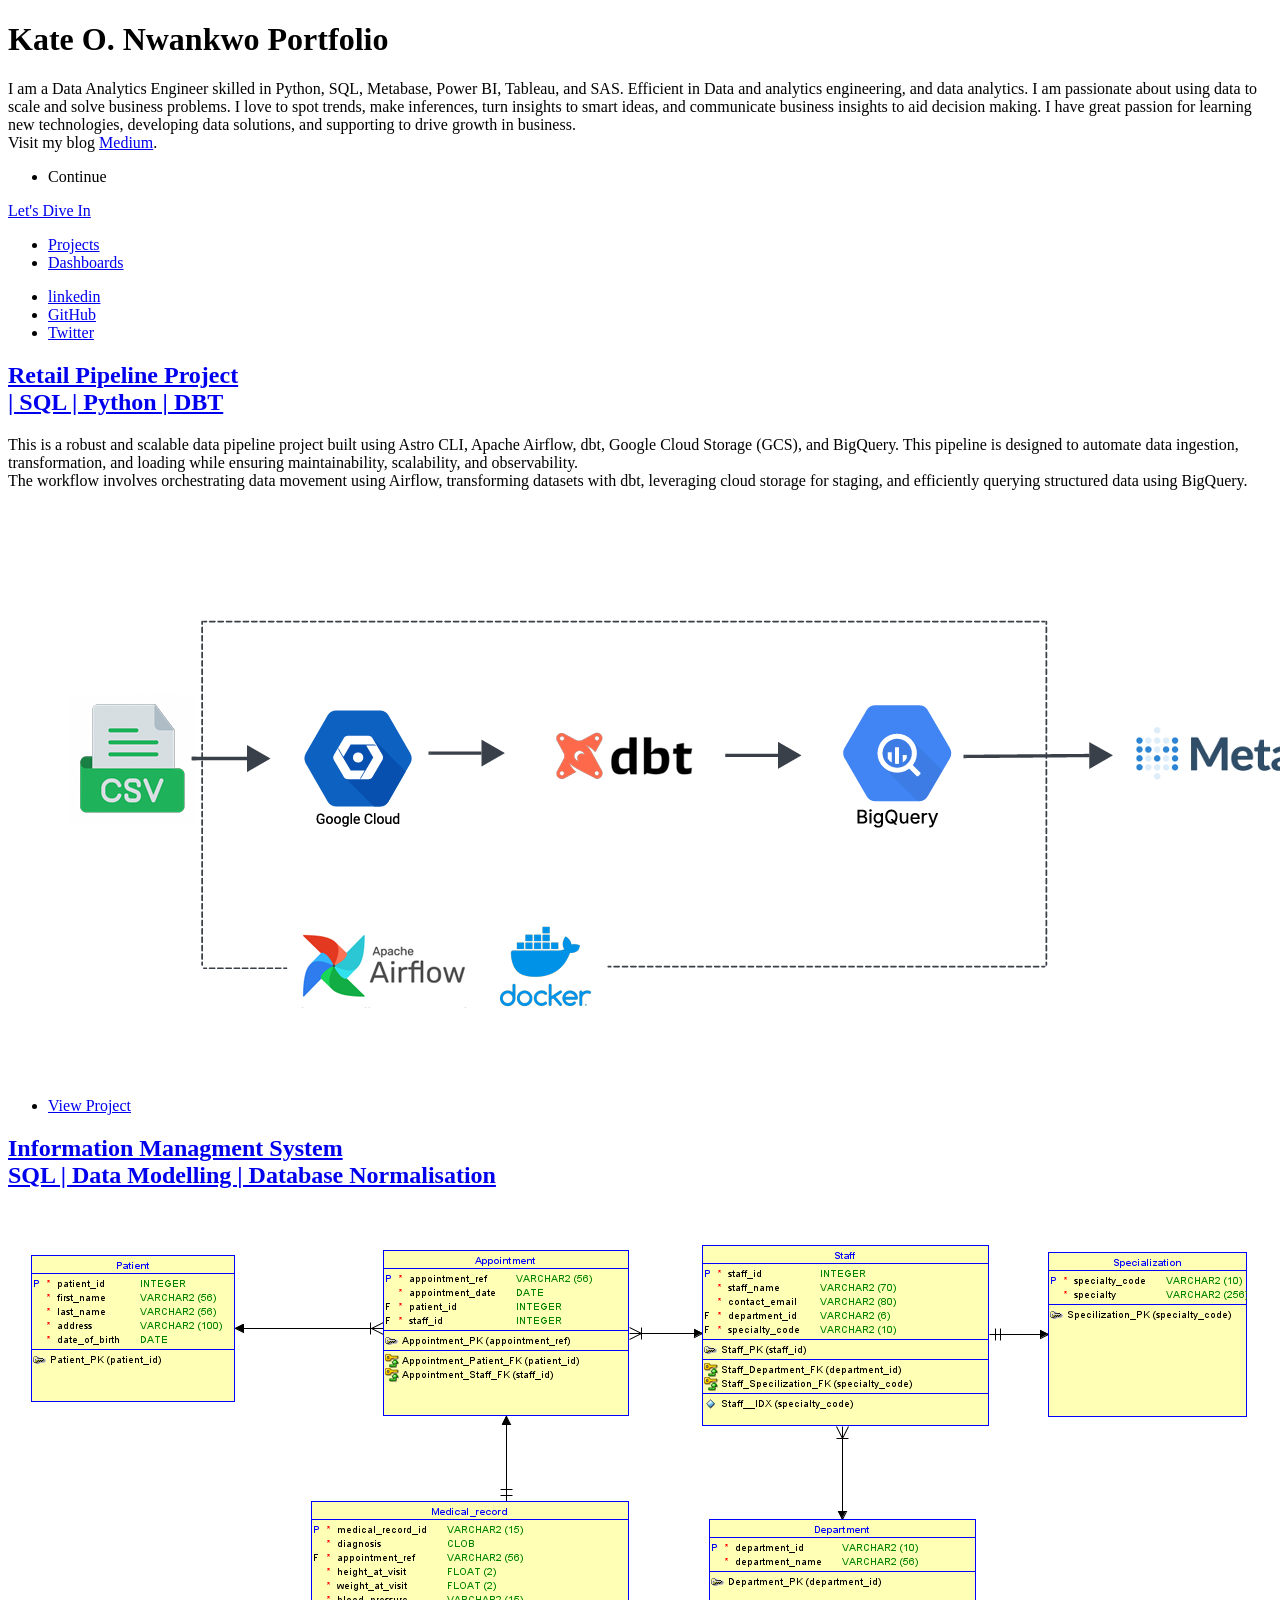
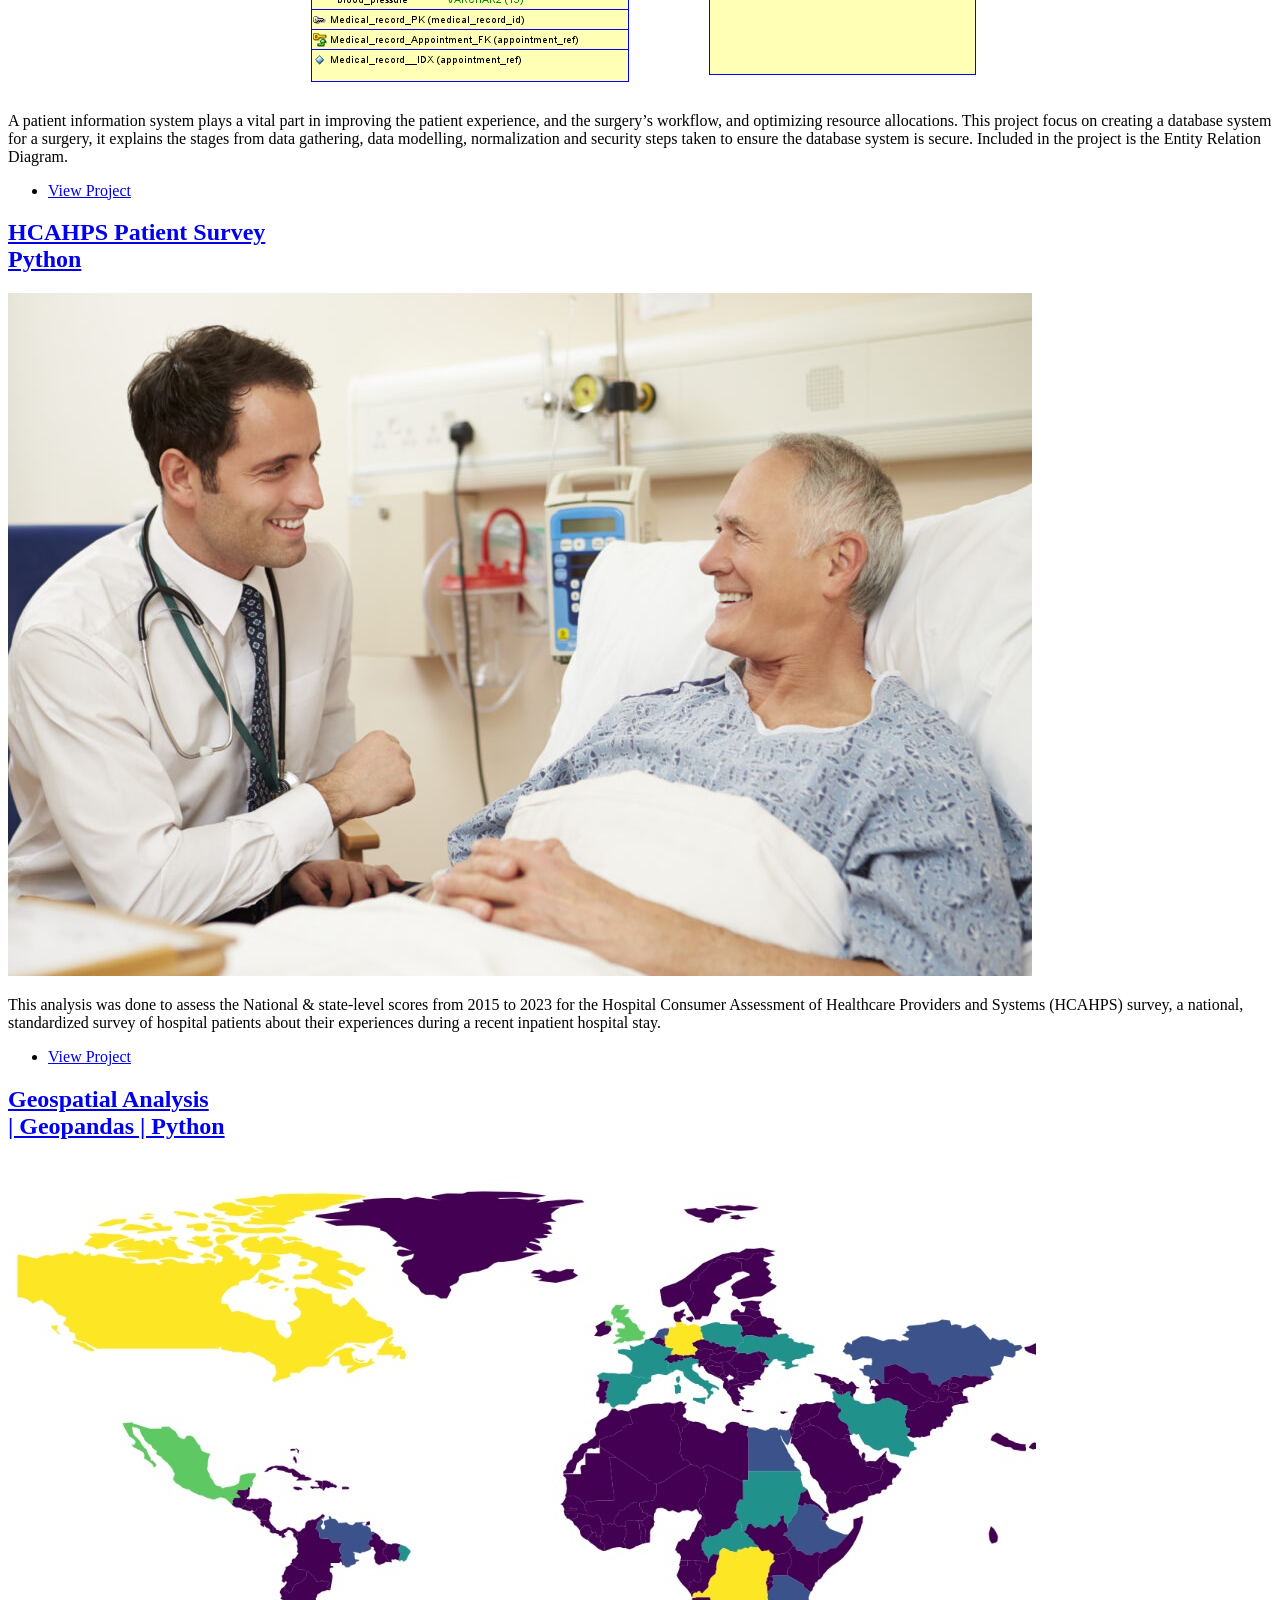
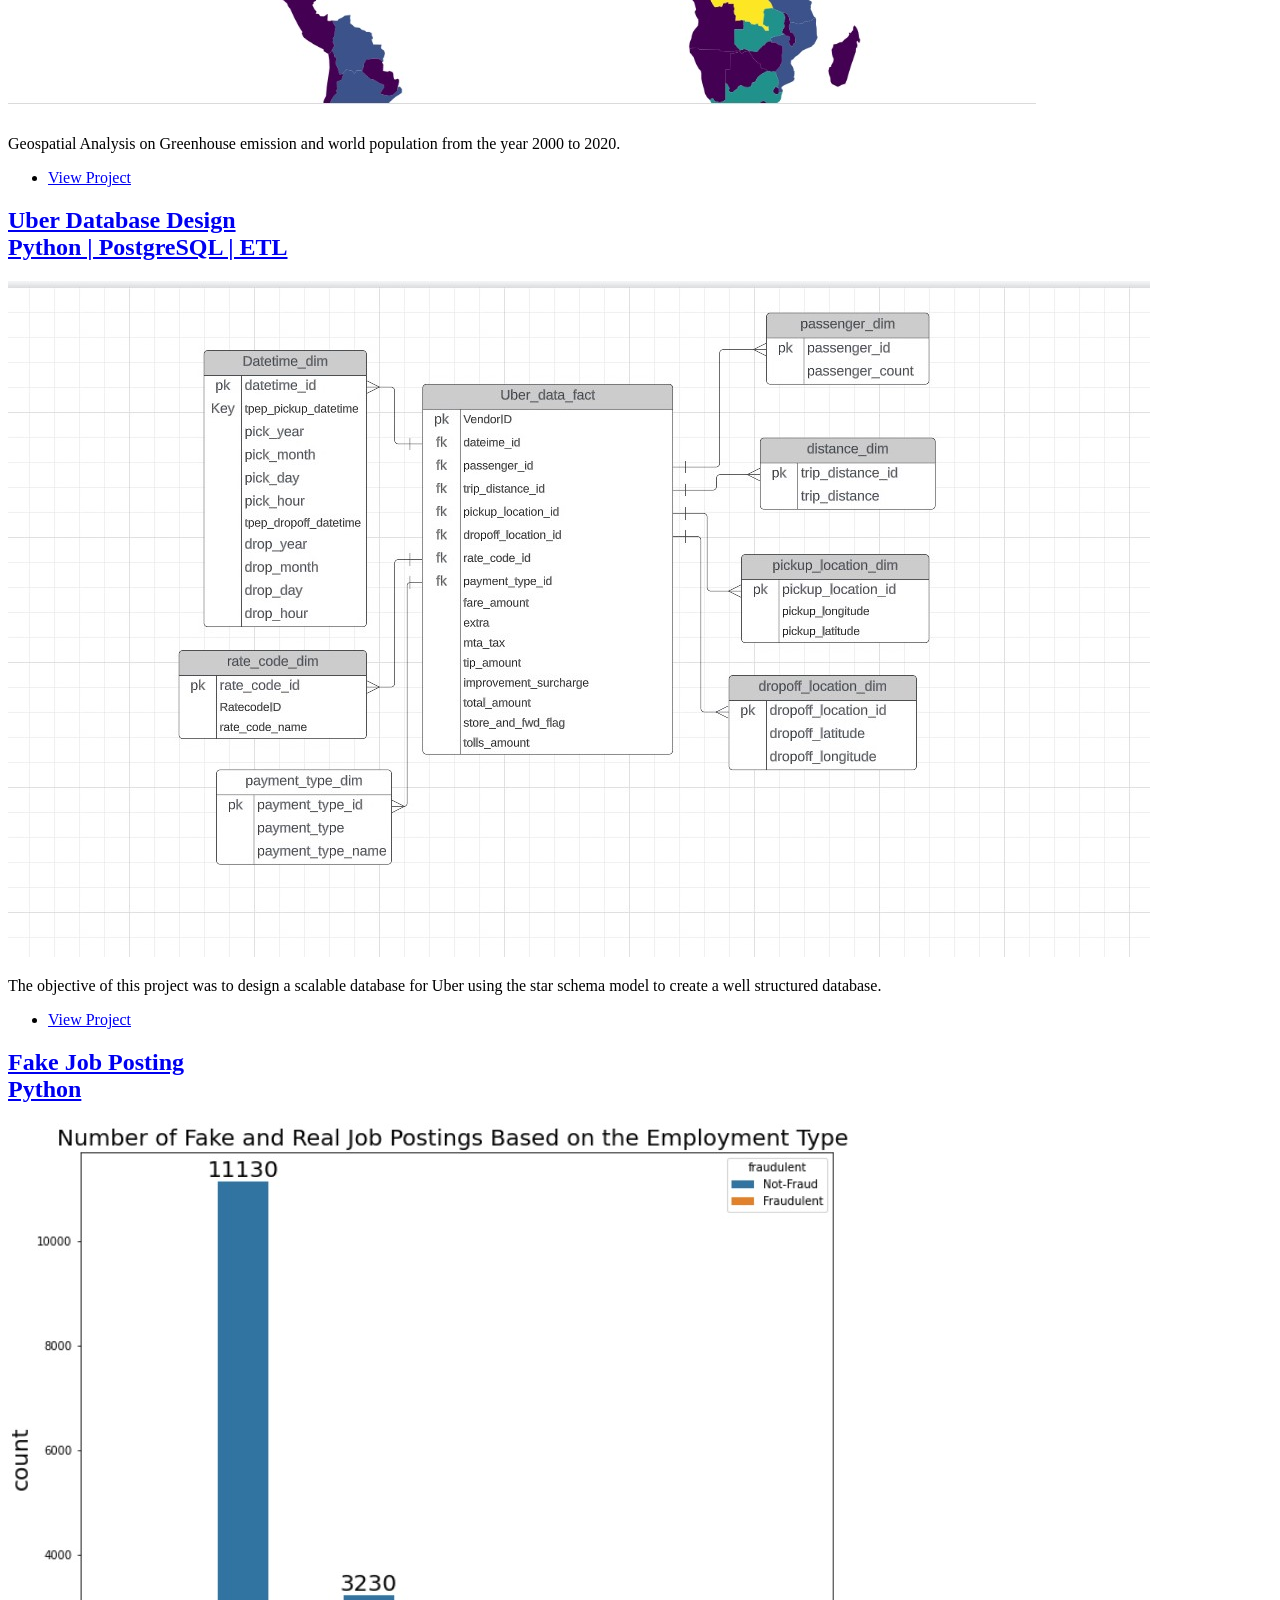
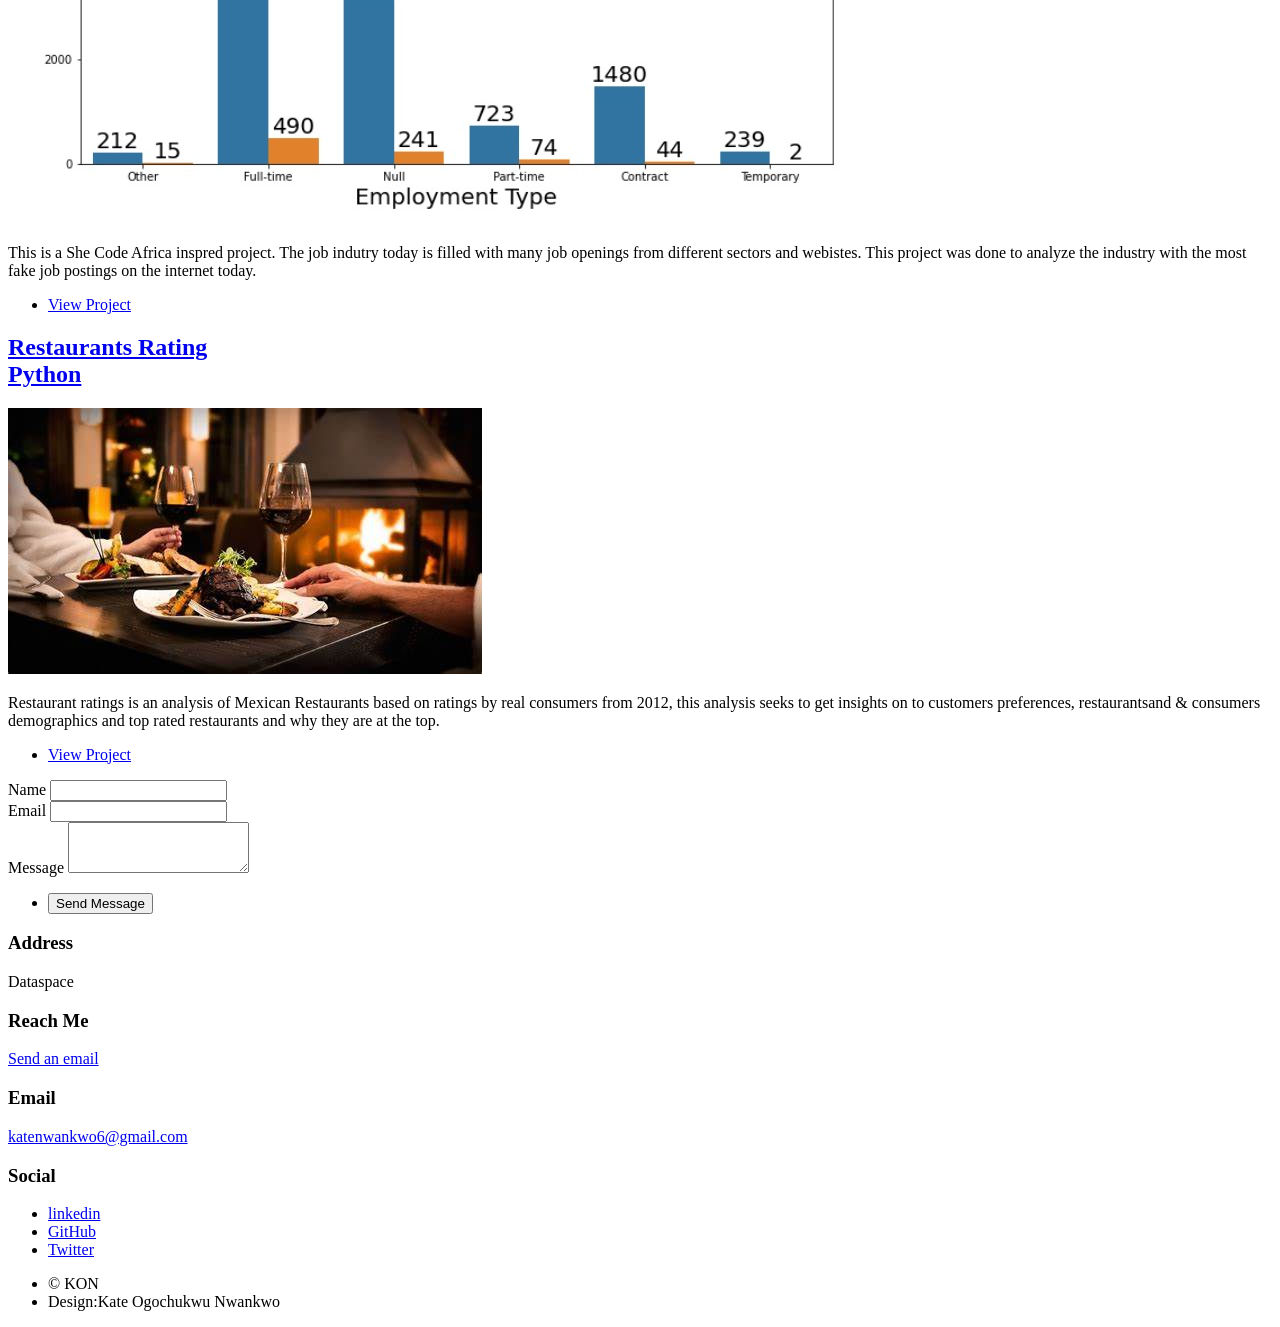
==== commit d0948e29: "Update index.html" ====
--- a/index.html
+++ b/index.html
@@ -53,16 +53,14 @@
 							<article class="post featured">
 								<header class="major">
 									
-									<h2><a href="https://github.com/K-O-N/Sidocomms-Movies-Management">Data Pipeline Project<br />
-									| SQL | Python</a></h2>
-									<p>This project was done using PostgreSQL and Python<br />
-									We created a database using PostgreSQL for a fictional movie's company; Sidocommms<br />
-									connected to the database using python. Cleaned and analyzed Sidocomm's data<br />
-									to answer the business questions potential investors had.</p>
+									<h2><a href="https://github.com/K-O-N/Sidocomms-Movies-Management">Retail Pipeline Project<br />
+									| SQL | Python | DBT</a></h2>
+									<p>This is a robust and scalable data pipeline project built using Astro CLI, Apache Airflow, dbt, Google Cloud Storage (GCS), and BigQuery. This pipeline is designed to automate data ingestion, transformation, and loading while ensuring maintainability, scalability, and observability.<br />
+The workflow involves orchestrating data movement using Airflow, transforming datasets with dbt, leveraging cloud storage for staging, and efficiently querying structured data using BigQuery.</p>
 								</header>
-								<a href="https://github.com/K-O-N/Sidocomms-Movies-Management" class="image main"><img src="images/ETL.jpg" alt="" /></a>
+								<a href="https://github.com/K-O-N/retail_store_pipeline" class="image main"><img src="images/datapipeline.png" alt="" /></a>
 								<ul class="actions special">
-									<li><a href="https://github.com/K-O-N/Sidocomms-Movies-Management" class="button large">View Project</a></li>
+									<li><a href="https://github.com/K-O-N/retail_store_pipeline" class="button large">View Project</a></li>
 								</ul>
 							</article>
 
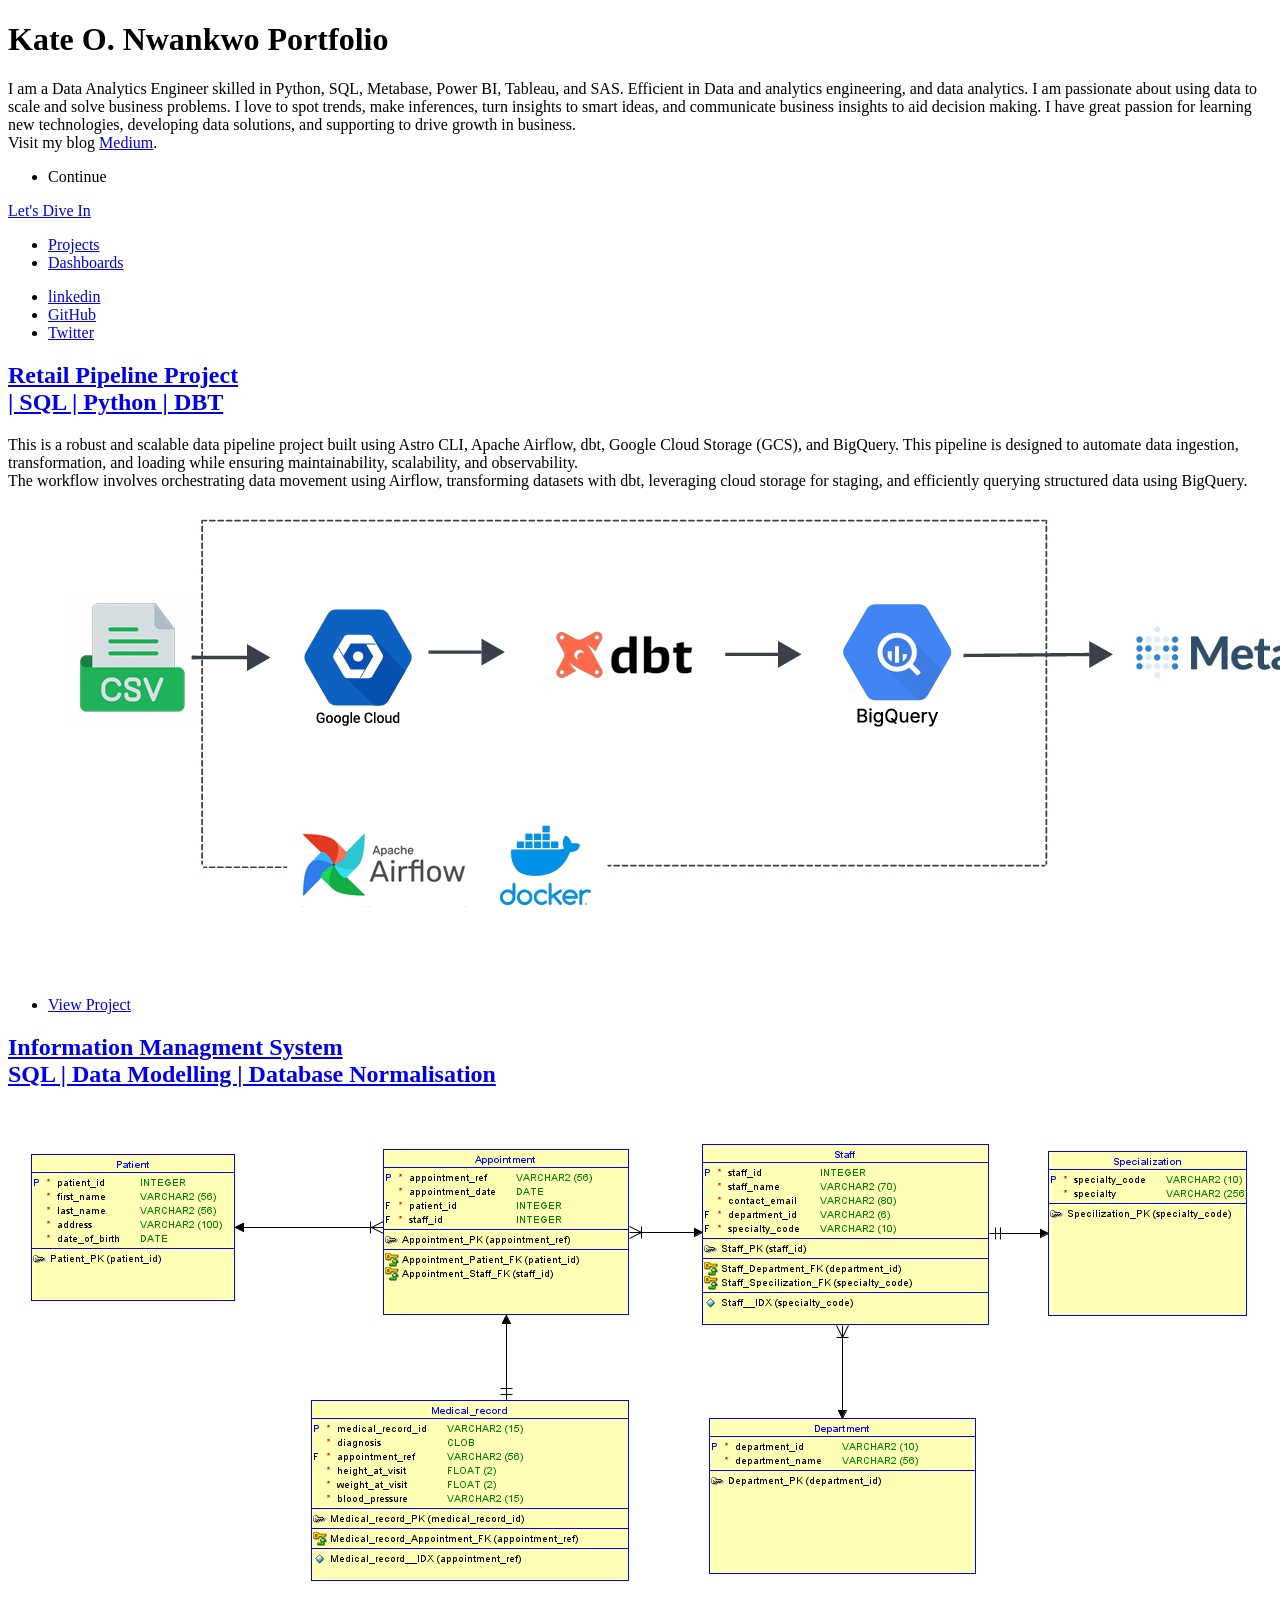
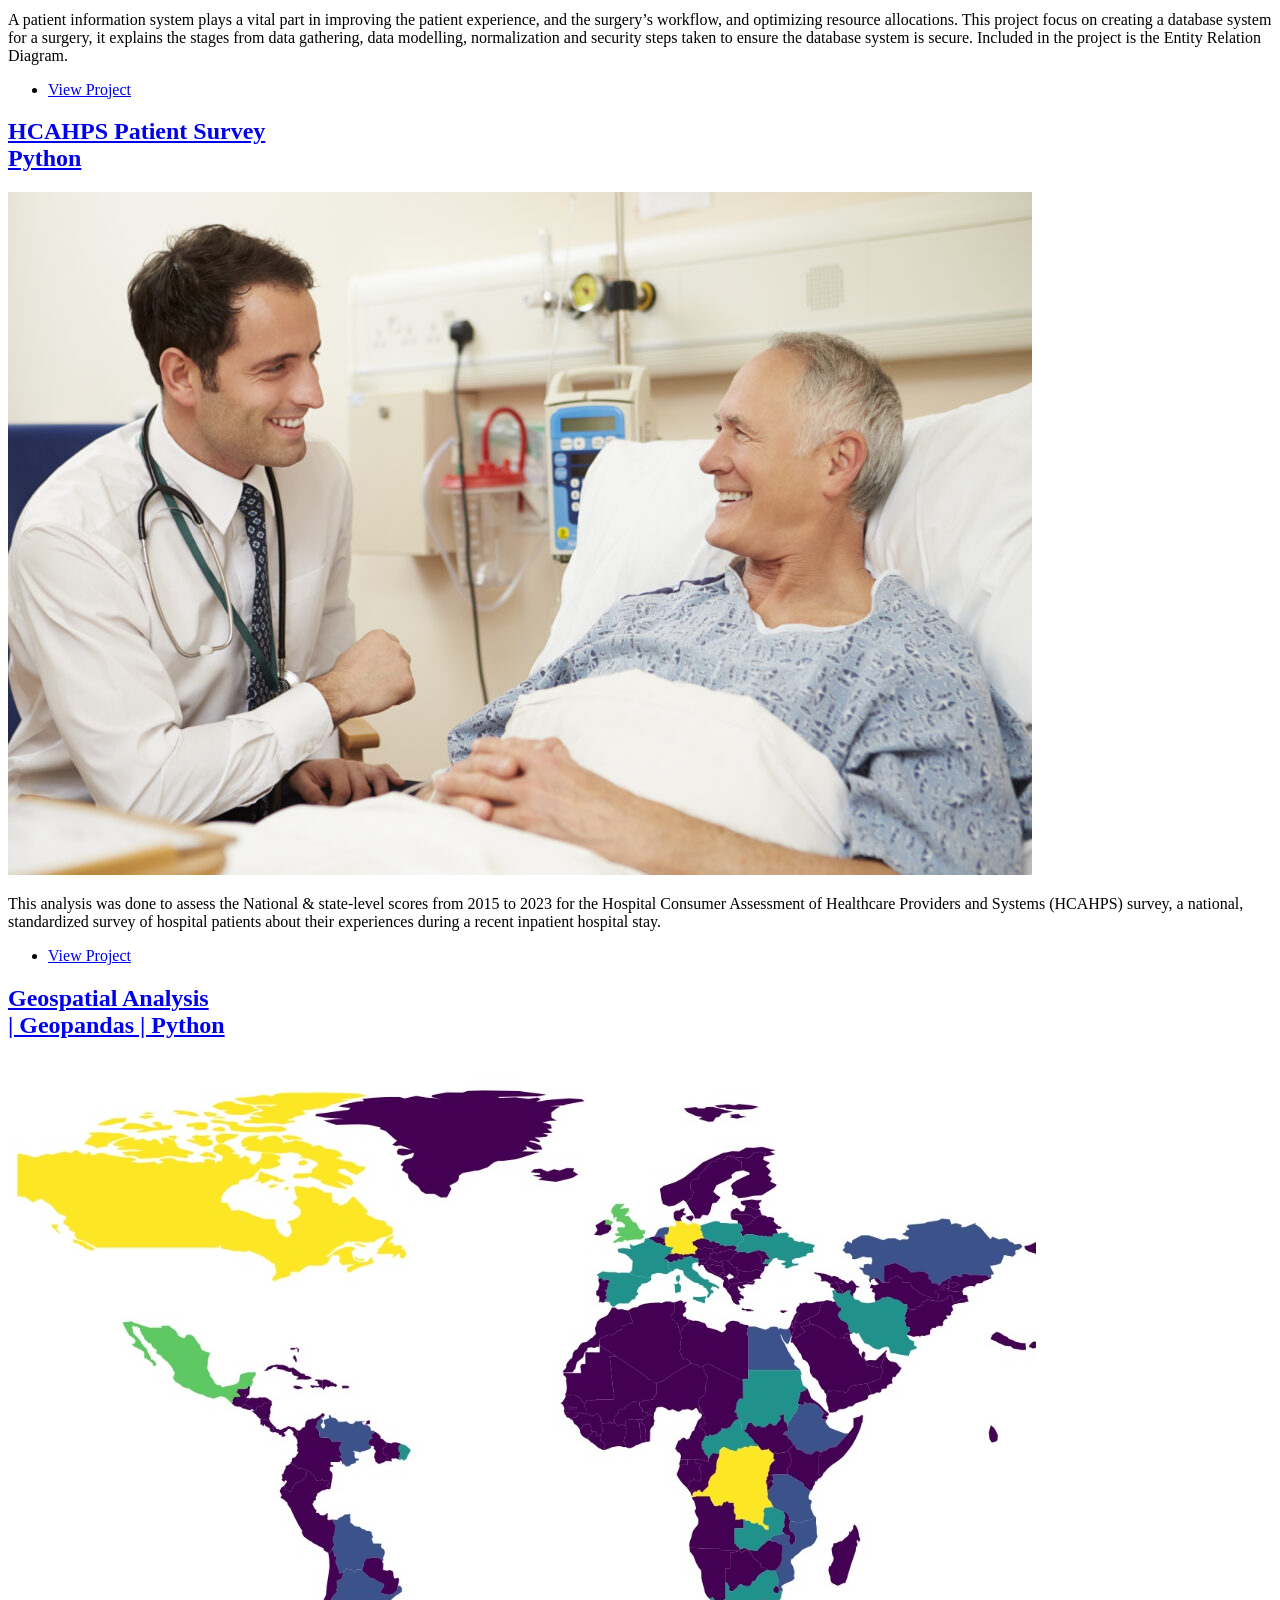
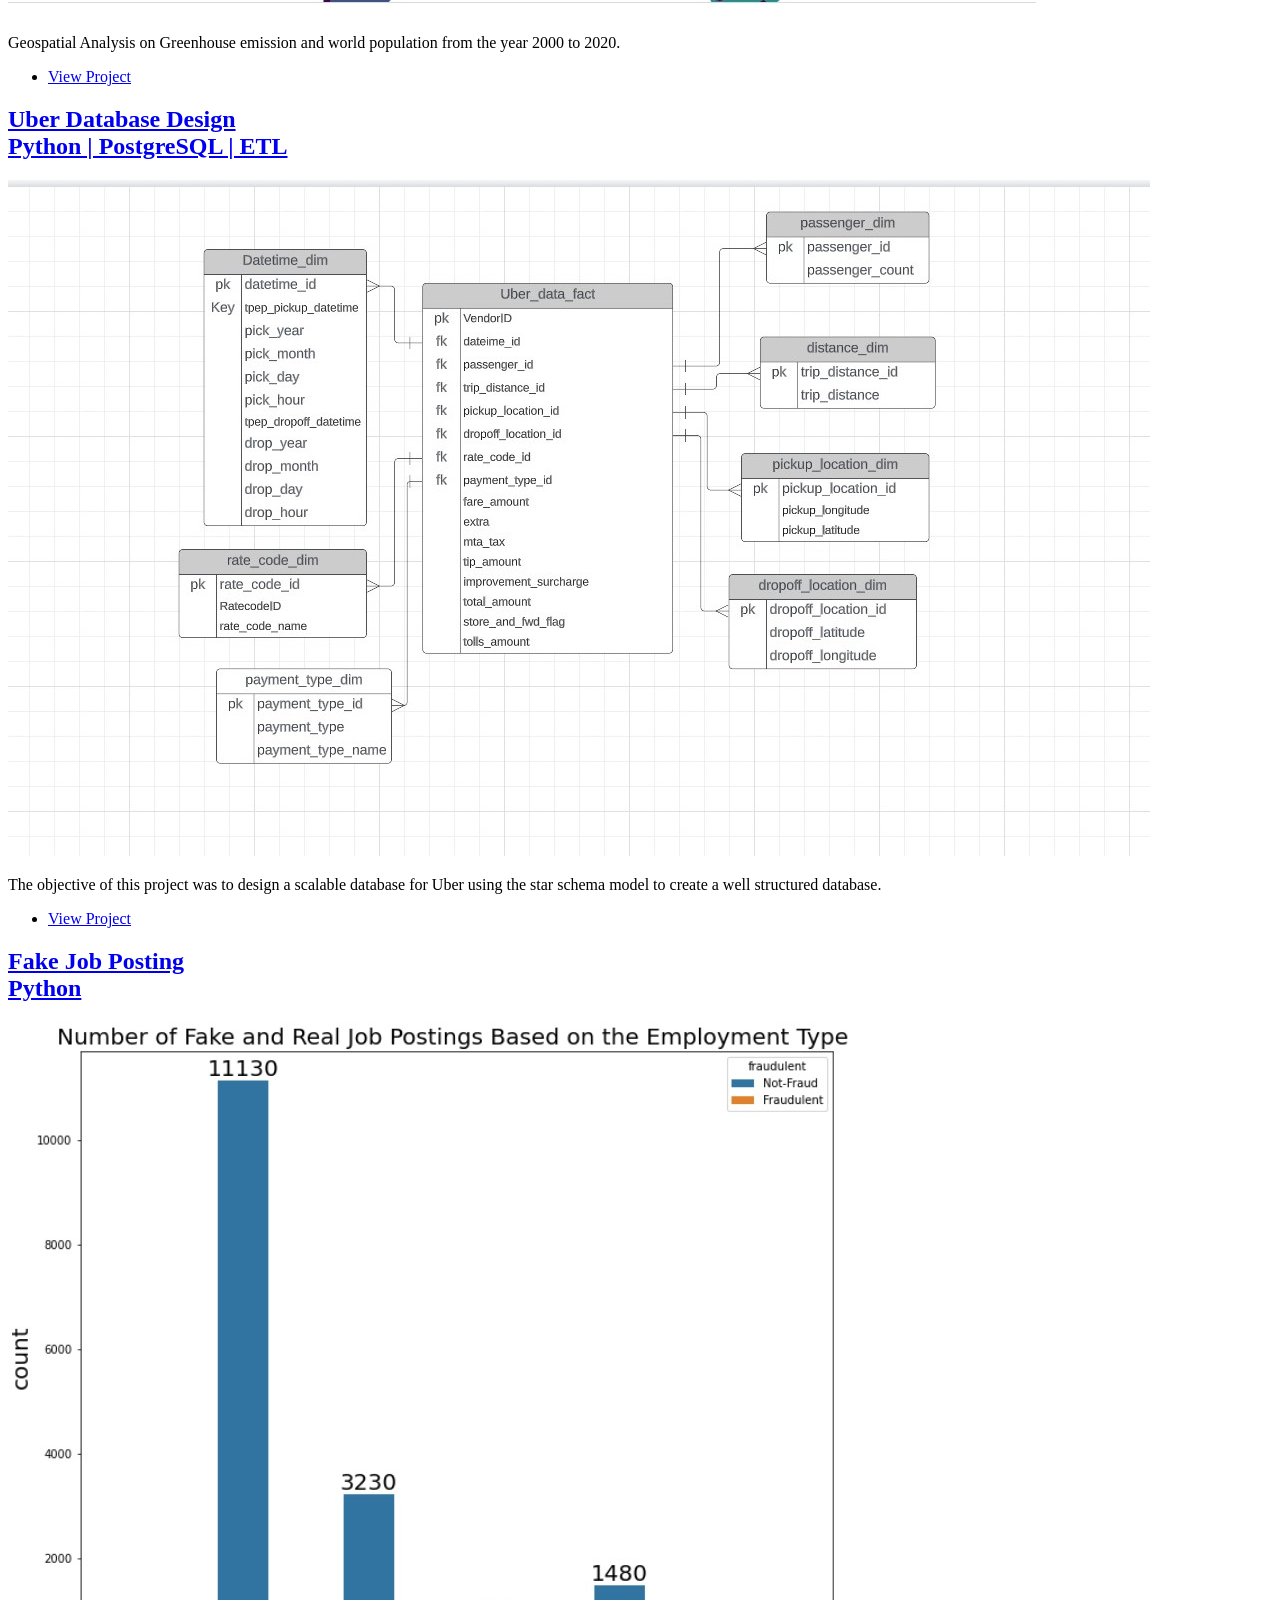
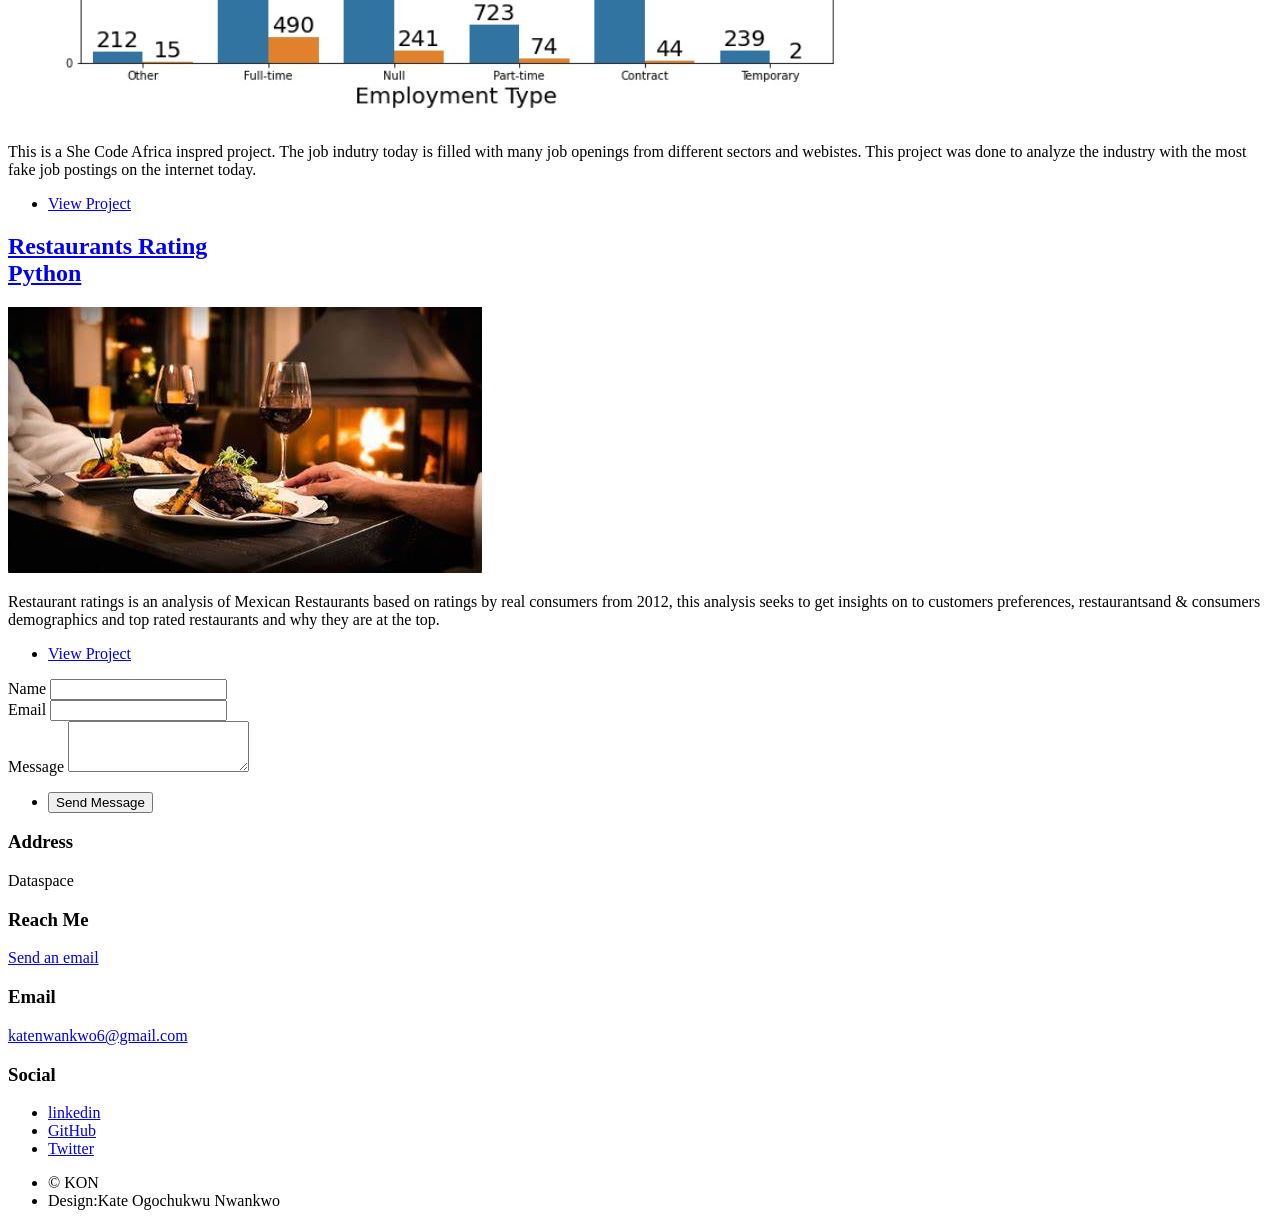
==== commit b157432a: "Update index.html" ====
--- a/index.html
+++ b/index.html
@@ -58,7 +58,7 @@
 									<p>This is a robust and scalable data pipeline project built using Astro CLI, Apache Airflow, dbt, Google Cloud Storage (GCS), and BigQuery. This pipeline is designed to automate data ingestion, transformation, and loading while ensuring maintainability, scalability, and observability.<br />
 The workflow involves orchestrating data movement using Airflow, transforming datasets with dbt, leveraging cloud storage for staging, and efficiently querying structured data using BigQuery.</p>
 								</header>
-								<a href="https://github.com/K-O-N/retail_store_pipeline" class="image main"><img src="images/datapipeline.png" alt="" /></a>
+								<a href="https://github.com/K-O-N/retail_store_pipeline" class="image main"><img src="images/datapip.png" alt="" /></a>
 								<ul class="actions special">
 									<li><a href="https://github.com/K-O-N/retail_store_pipeline" class="button large">View Project</a></li>
 								</ul>
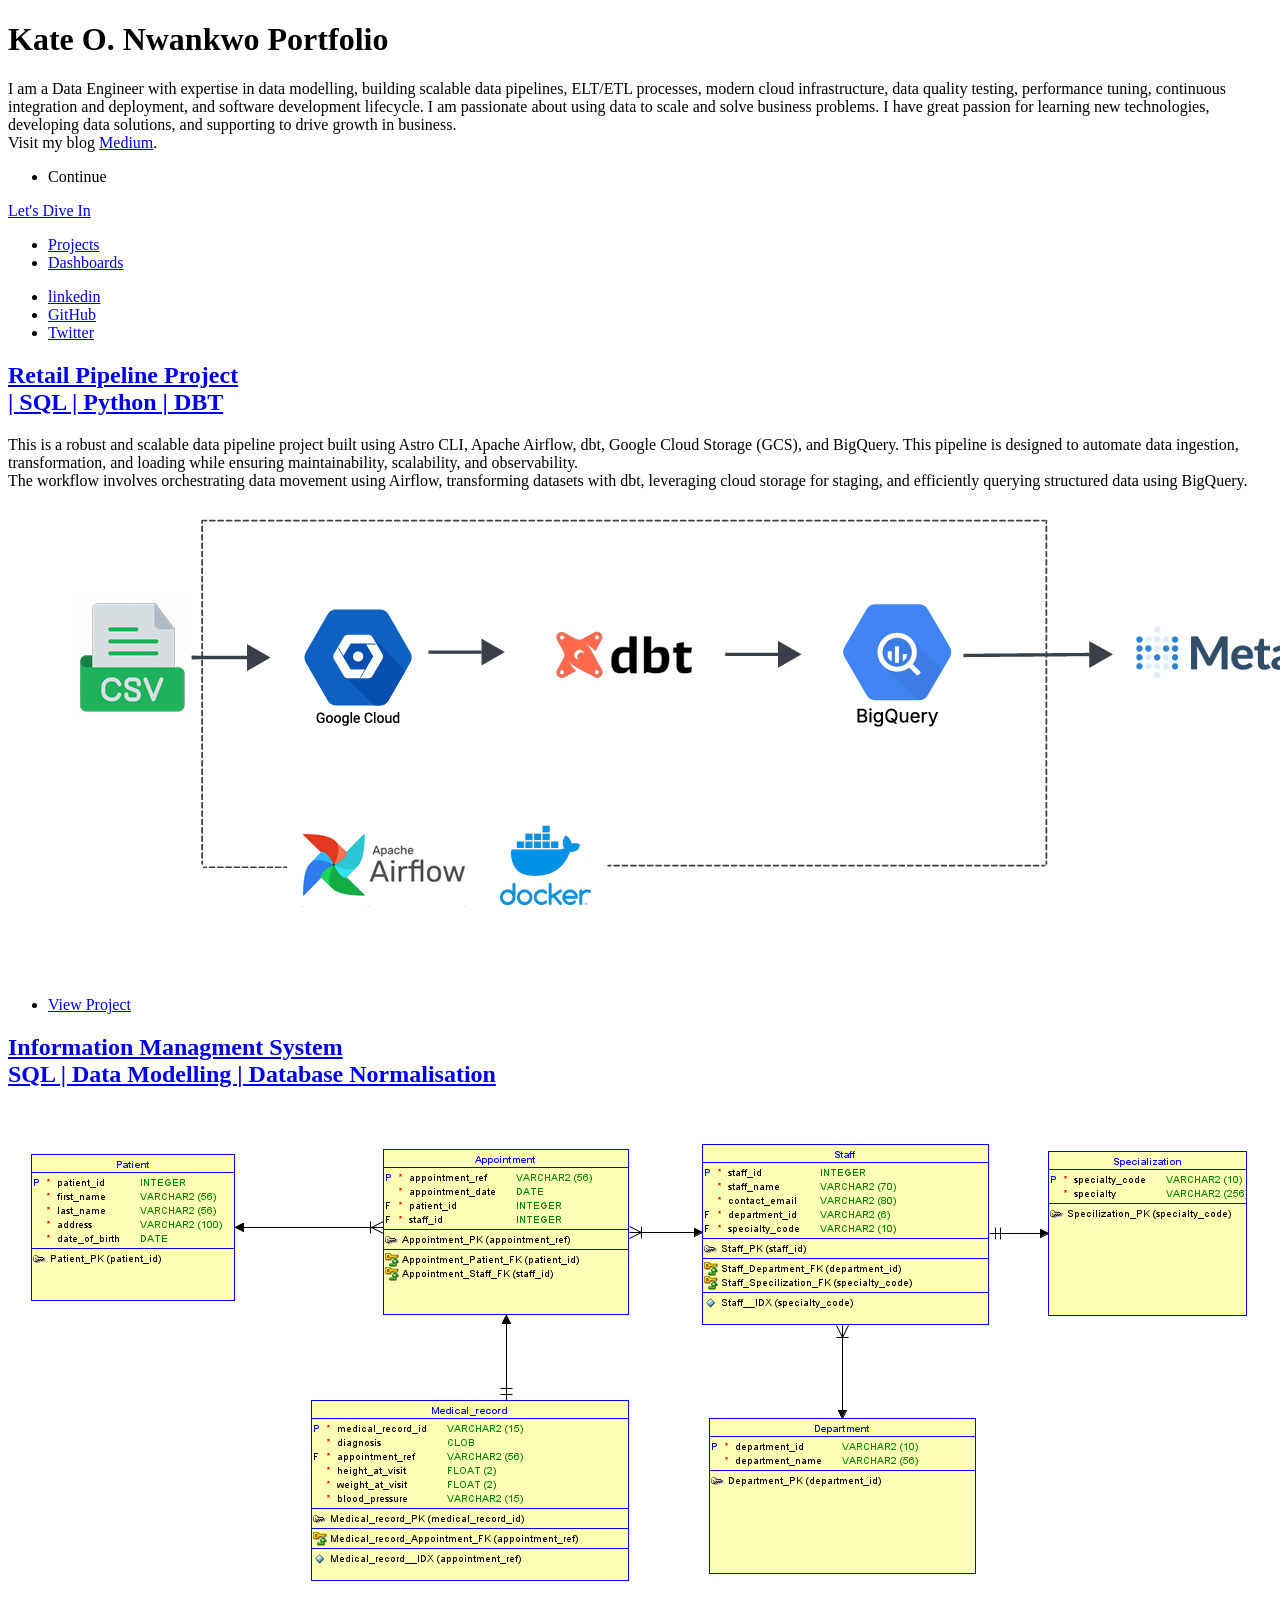
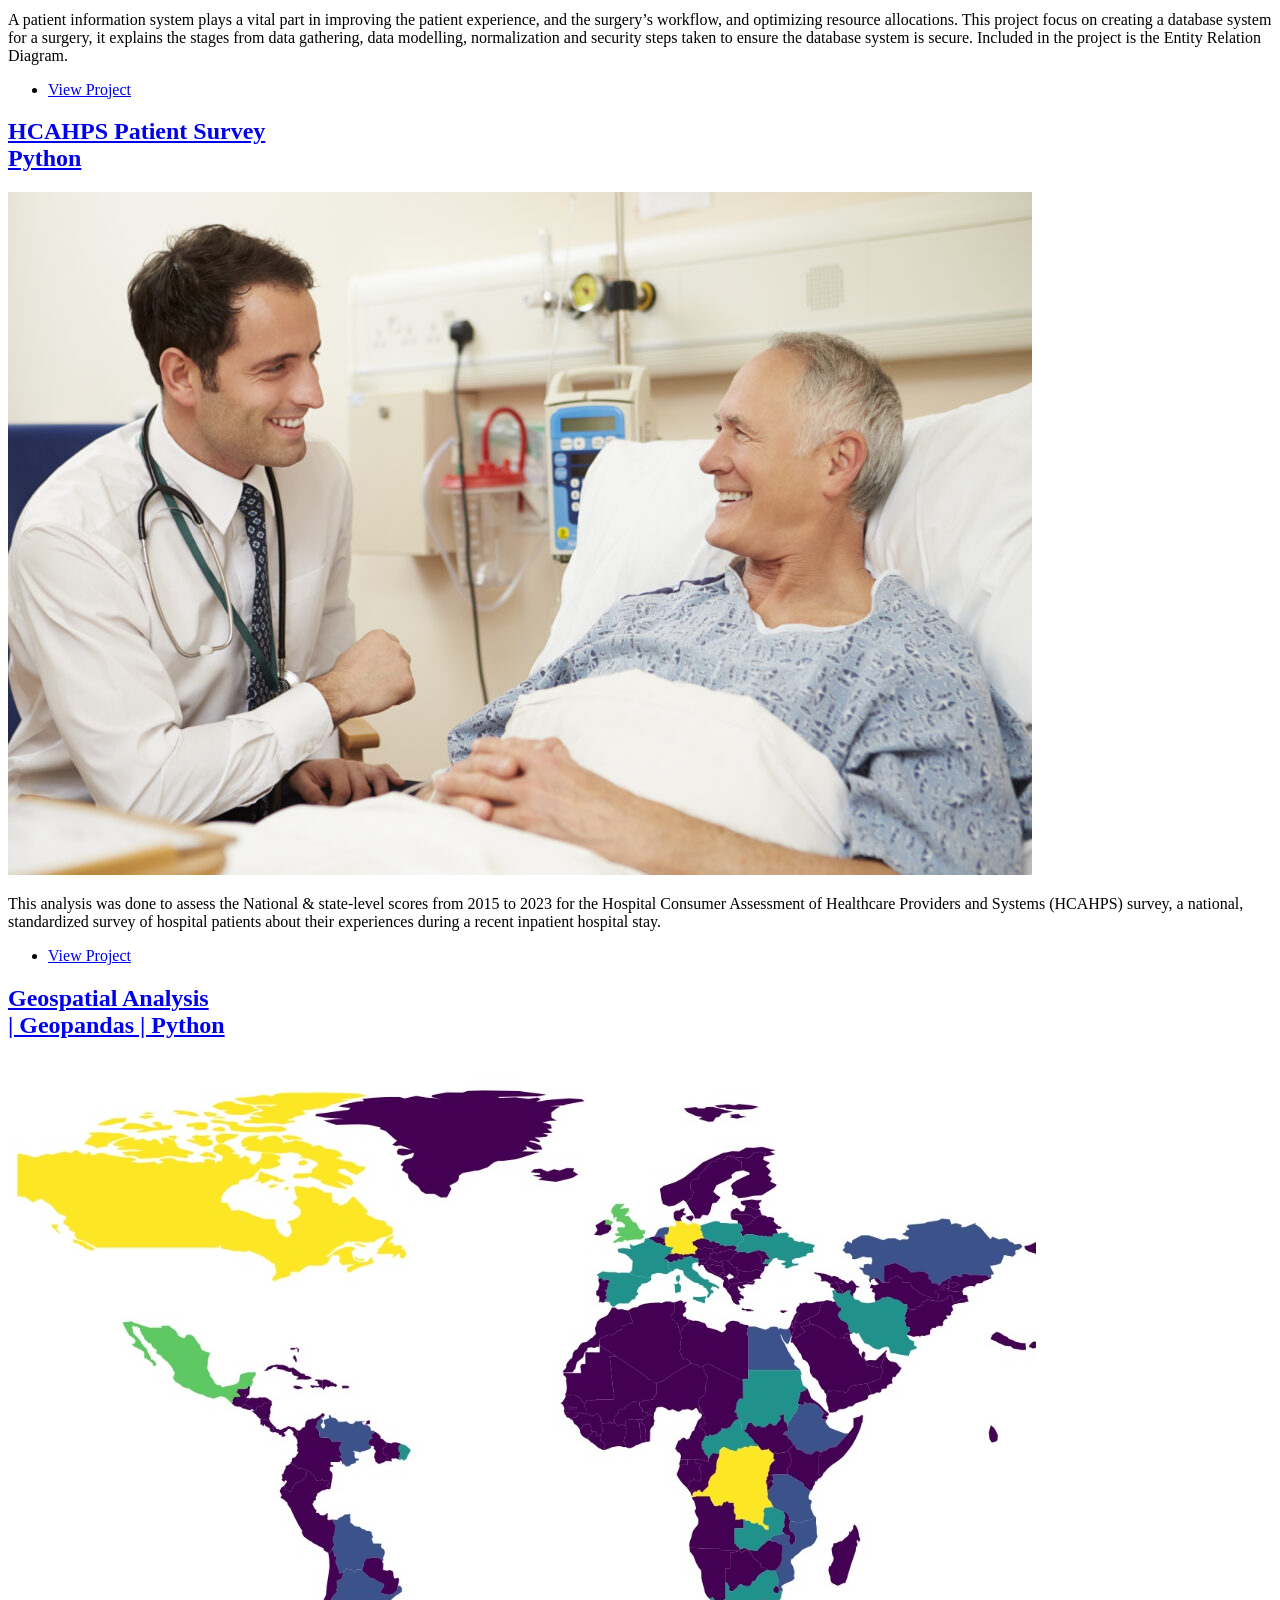
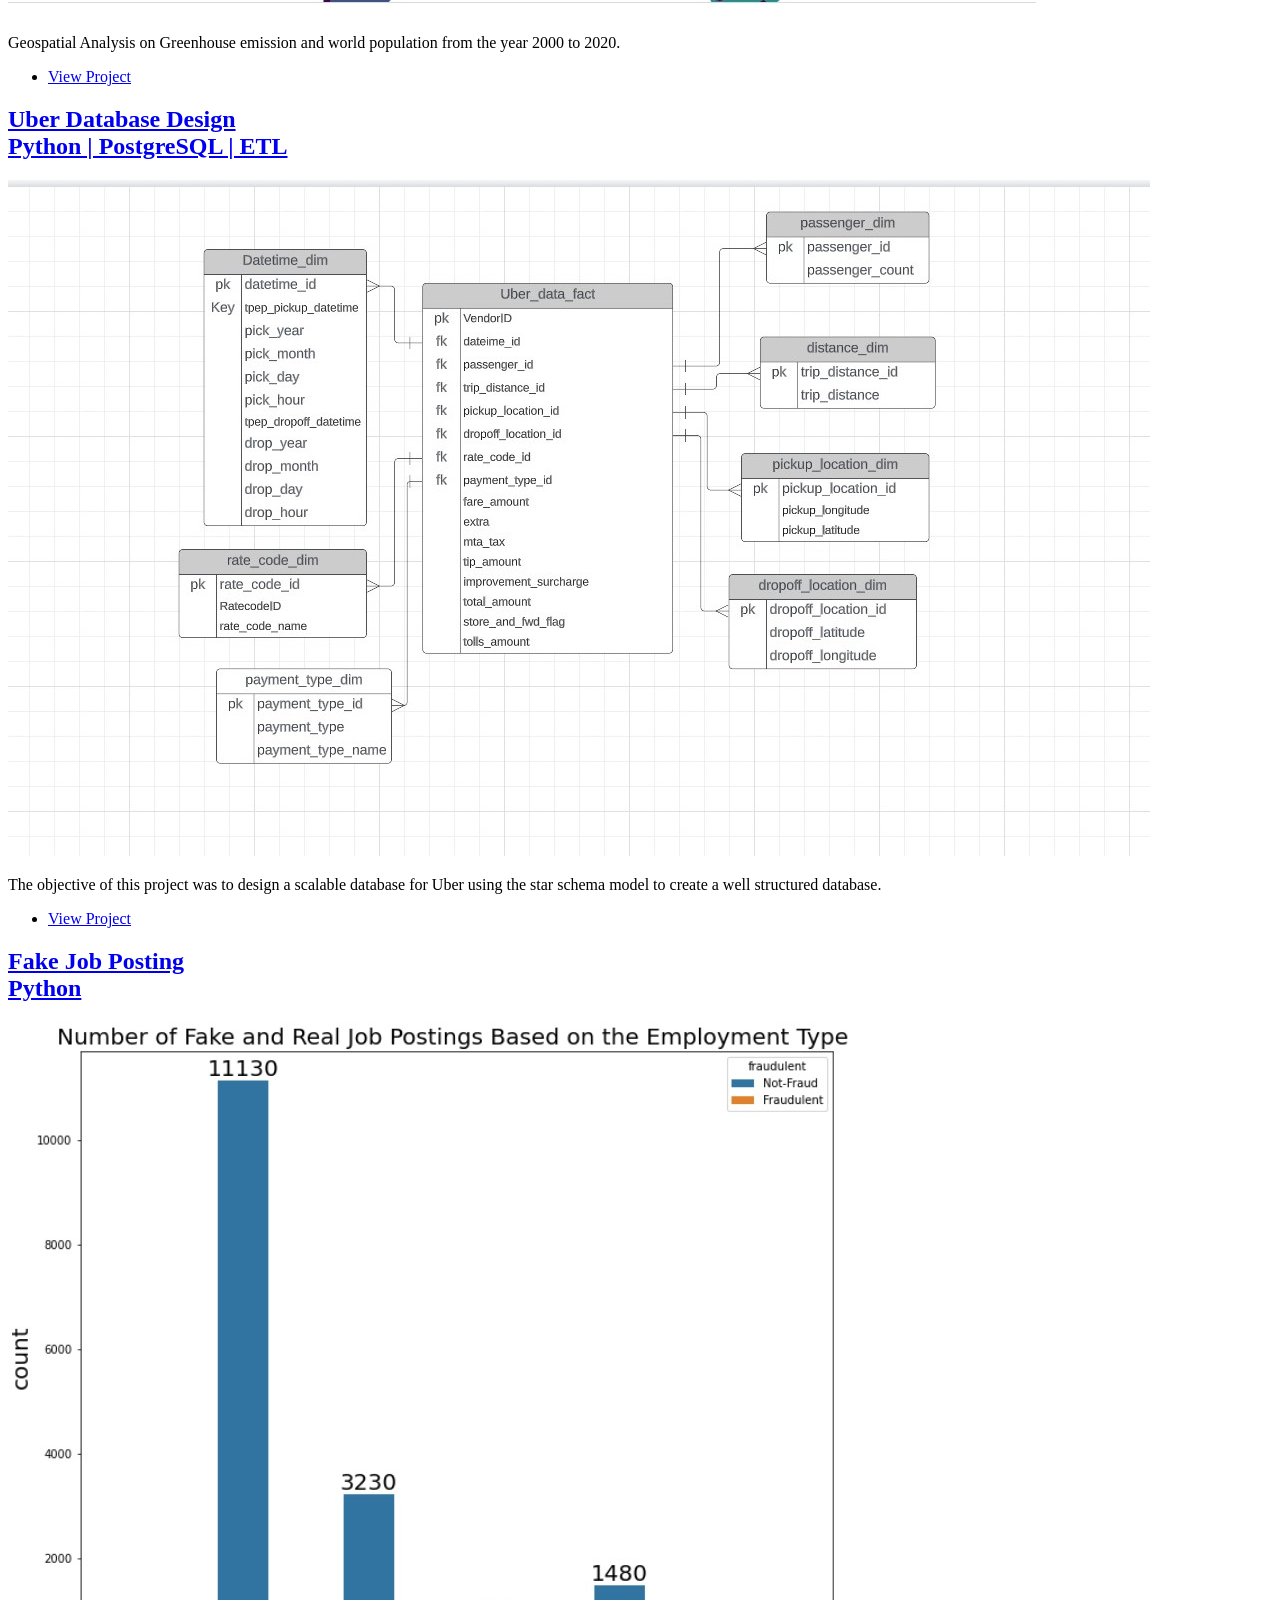
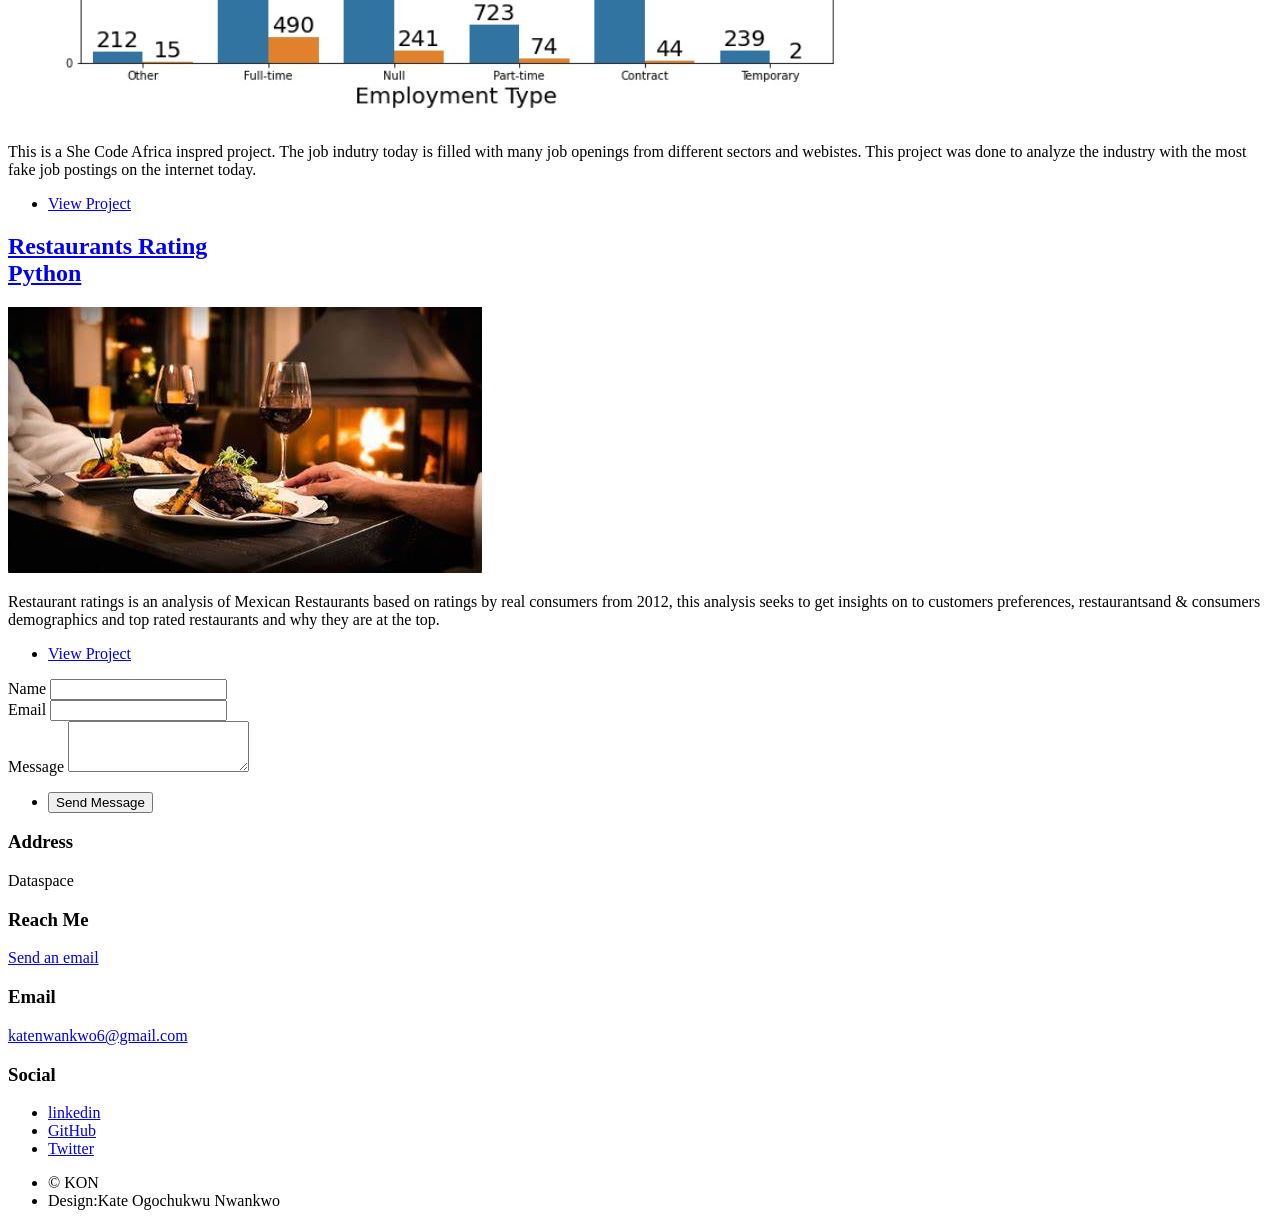
==== commit ebd69406: "update portfolio description and update skills Updated the portfolio description to reflect expertis" ====
--- a/index.html
+++ b/index.html
@@ -21,7 +21,9 @@
 					<div id="intro">
 						<h1>Kate O. Nwankwo Portfolio<br />
 						</h1>
-						<p>I am a Data Analytics Engineer skilled in Python, SQL, Metabase, Power BI, Tableau, and SAS. Efficient in Data and analytics engineering, and data analytics. I am passionate about using data to scale and solve business problems. I love to spot trends, make inferences, turn insights to smart ideas, and communicate business insights to aid decision making. I have great passion for learning new technologies, developing data solutions, and supporting to drive growth in business.<br />
+						<p>I am a Data Engineer with expertise in data modelling, building scalable data pipelines, ELT/ETL processes, modern cloud infrastructure, data quality testing, performance tuning,
+							continuous integration and deployment, and software development lifecycle. 
+							I am passionate about using data to scale and solve business problems. I have great passion for learning new technologies, developing data solutions, and supporting to drive growth in business.<br />
 						Visit my blog <a href="https://medium.com/@katenwankwo6">Medium</a>.</p>
 						<ul class="actions">
 							<li><a  class="button icon solid solo fa-arrow-down scrolly">Continue</a></li>
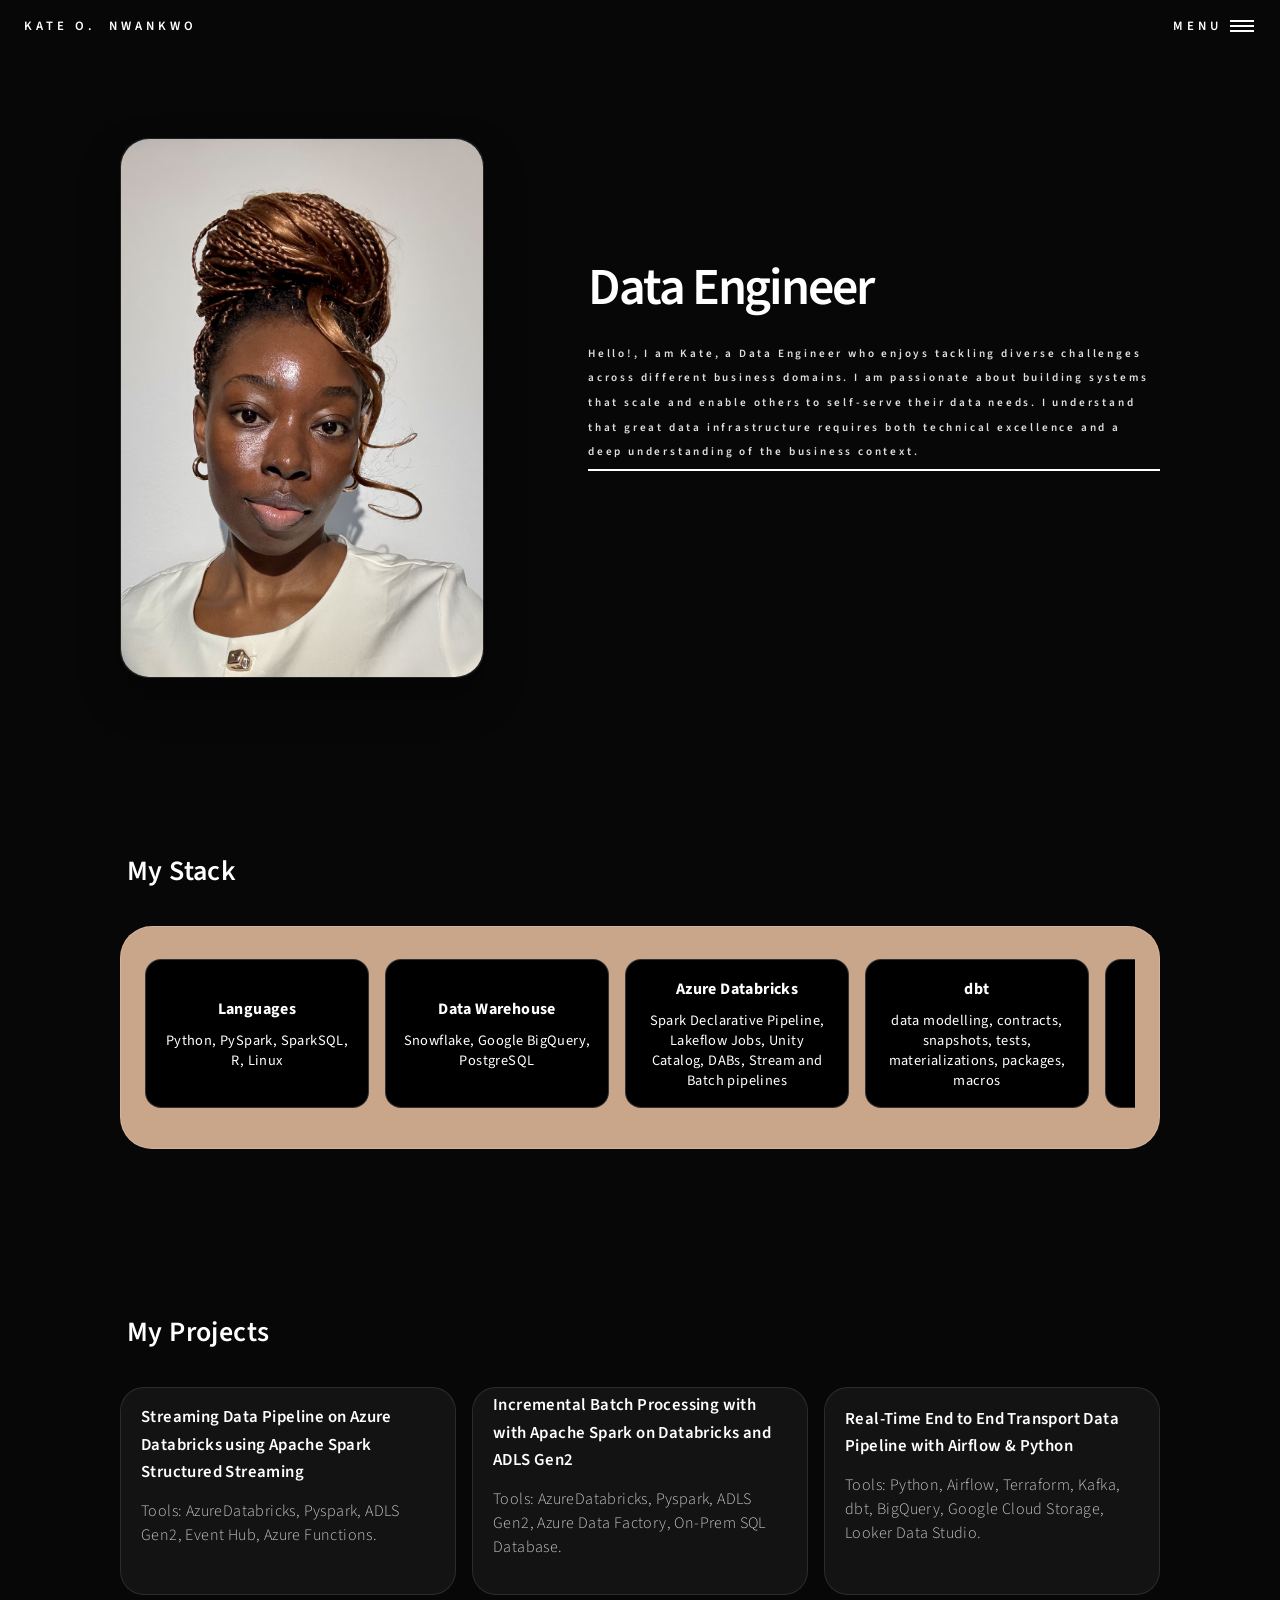
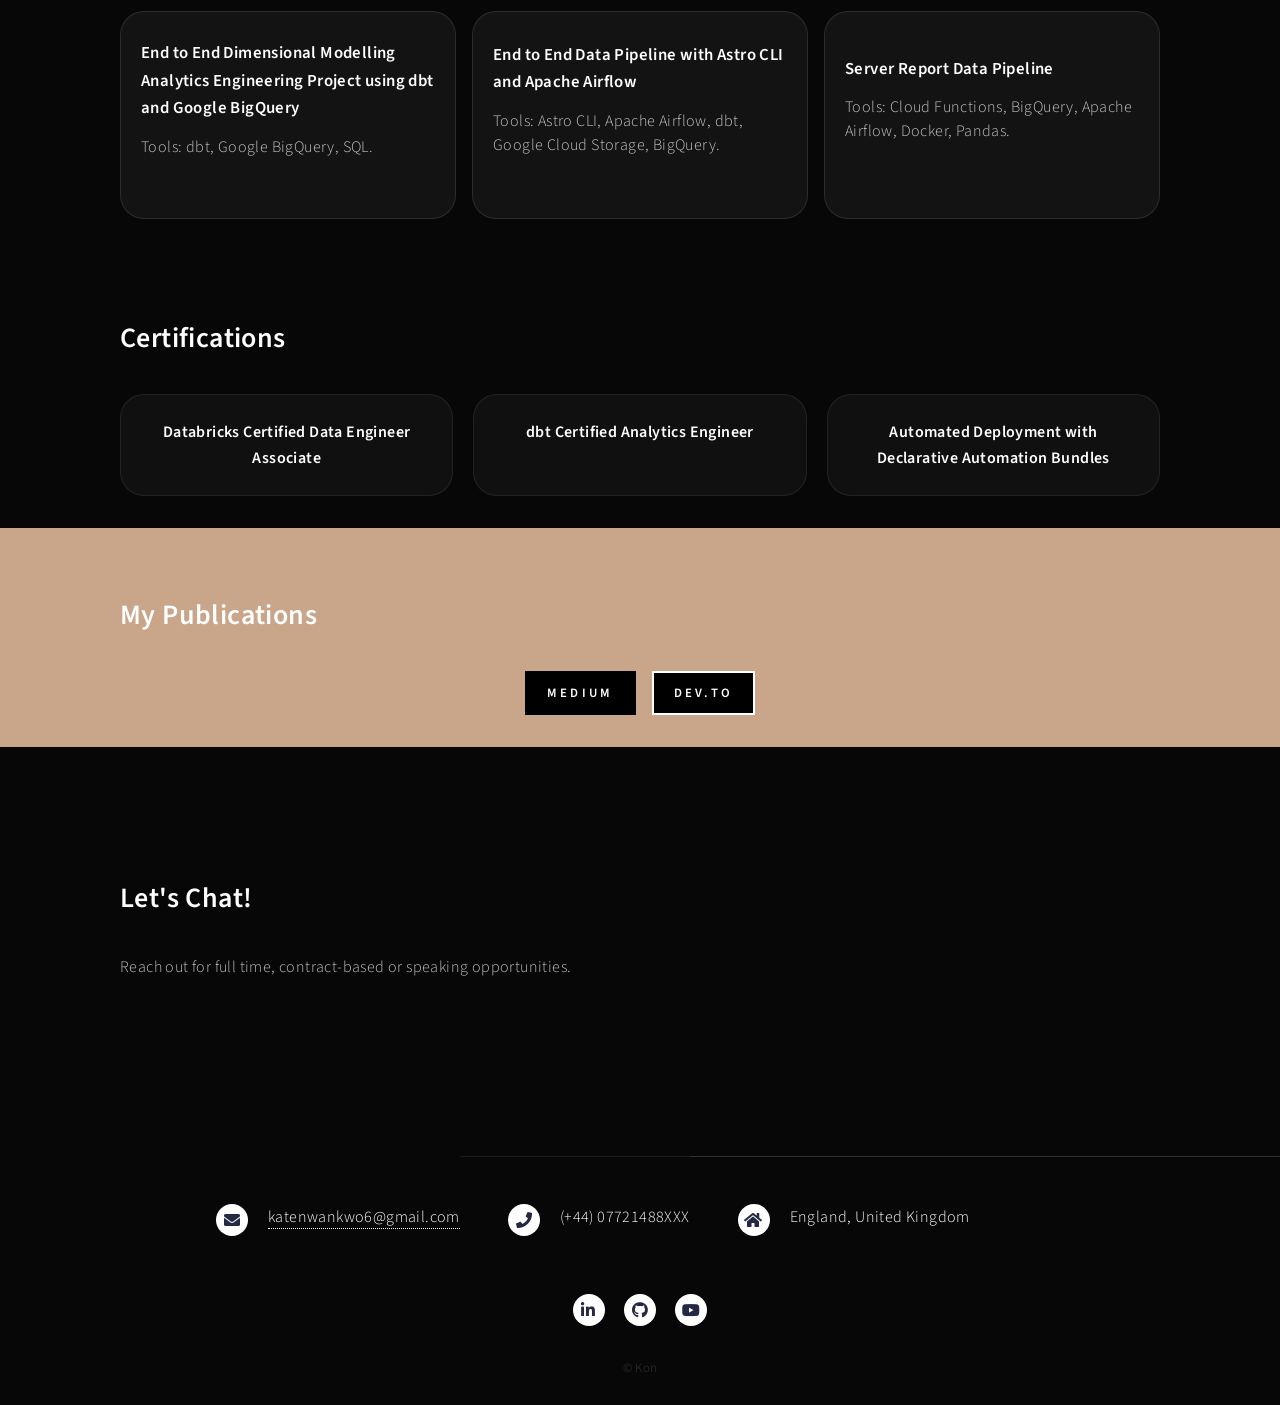
==== commit 7876ac4b: "Add files via upload" ====
--- a/index.html
+++ b/index.html
@@ -1,12 +1,12 @@
 <!DOCTYPE HTML>
 <!--
-	Massively by HTML5 UP
+	Forty by HTML5 UP
 	html5up.net | @ajlkn
 	Free for personal and commercial use under the CCA 3.0 license (html5up.net/license)
 -->
 <html>
 	<head>
-		<title>Kate Nwankwo | Portfolio</title>
+		<title>Kate O. Nwankwo</title>
 		<meta charset="utf-8" />
 		<meta name="viewport" content="width=device-width, initial-scale=1, user-scalable=no" />
 		<link rel="stylesheet" href="assets/css/main.css" />
@@ -15,200 +15,224 @@
 	<body class="is-preload">
 
 		<!-- Wrapper -->
-			<div id="wrapper" class="fade-in">
-
-				<!-- Intro -->
-					<div id="intro">
-						<h1>Kate O. Nwankwo Portfolio<br />
-						</h1>
-						<p>I am a Data Engineer with expertise in data modelling, building scalable data pipelines, ELT/ETL processes, modern cloud infrastructure, data quality testing, performance tuning,
-							continuous integration and deployment, and software development lifecycle. 
-							I am passionate about using data to scale and solve business problems. I have great passion for learning new technologies, developing data solutions, and supporting to drive growth in business.<br />
-						Visit my blog <a href="https://medium.com/@katenwankwo6">Medium</a>.</p>
-						<ul class="actions">
-							<li><a  class="button icon solid solo fa-arrow-down scrolly">Continue</a></li>
-						</ul>
-					</div>
+			<div id="wrapper">
 
 				<!-- Header -->
 					<header id="header">
-						<a href="index.html" class="logo">Let's Dive In</a>
+							<a href="index.html" class="logo"><strong>Kate O.</strong> <span>Nwankwo</span></a>
+							<nav>
+								<a href="#menu">Menu</a>
+							</nav>
 					</header>
-
-				<!-- Nav -->
-					<nav id="nav">
+				<!-- Menu -->
+					<nav id="menu">
 						<ul class="links">
-							<li class="active"><a href="index.html">Projects</a></li>
-							<li><a href="generic.html">Dashboards</a></li>
+						<li><a href="#stack">My Stack</a></li>
+						<li><a href="#portfolio">My Projects</a></li>
+						<li><a href="#certifications">Certifications</a></li>
+						<li><a href="#publications">My Published work</a></li>
+						<li><a href="#contact">Contact me</a></li>
+							<!-- <li><a href="Professional Experience.html">Professional Experience</a></li>
+							<li><a href="reviews.html">reviews</a></li> -->
 						</ul>
-						<ul class="icons">
-							<li><a href="https://www.linkedin.com/in/kate-nwankwo/" class="icon brands fa-linkedin"><span class="label">linkedin</span></a></li>
-							<li><a href="https://github.com/K-O-N" class="icon brands fa-github"><span class="label">GitHub</span></a></li>
-							<li><a href="https://twitter.com/katod_ic" class="icon brands fa-twitter"><span class="label">Twitter</span></a></li>
-						</ul>
+						<!-- <ul class="actions stacked">
+							<li><a href="#" class="button primary fit">Get Started</a></li>
+							<li><a href="#" class="button fit">Log In</a></li>
+						</ul> -->
 					</nav>
 
-				<!-- Main -->
-					<div id="main">
-
-						<!-- Featured Post -->
-							<article class="post featured">
+				<!-- Banner -->
+					<section id="banner" class="major hero">
+						<div class="inner hero-grid">
+
+							<div class="hero-tile long-curved" aria-hidden="true">
+								<img src="images/Headshot.jpeg" alt="Headshot" />
+							</div>
+							<div class="hero-copy">
 								<header class="major">
+									<h1>Data Engineer</h1>
+									<p class="hero-subtitle">Hello!, I am Kate, a Data Engineer 
+										                    who enjoys tackling diverse challenges across different business domains. 
+															I am passionate about building systems that scale and enable others to self-serve their data needs. 
+										                    I understand that great data infrastructure requires both technical excellence and a deep understanding 
+															of the business context.</p>
+								</header>
+								<div class="hero-actions">
 									
-									<h2><a href="https://github.com/K-O-N/Sidocomms-Movies-Management">Retail Pipeline Project<br />
-									| SQL | Python | DBT</a></h2>
-									<p>This is a robust and scalable data pipeline project built using Astro CLI, Apache Airflow, dbt, Google Cloud Storage (GCS), and BigQuery. This pipeline is designed to automate data ingestion, transformation, and loading while ensuring maintainability, scalability, and observability.<br />
-The workflow involves orchestrating data movement using Airflow, transforming datasets with dbt, leveraging cloud storage for staging, and efficiently querying structured data using BigQuery.</p>
-								</header>
-								<a href="https://github.com/K-O-N/retail_store_pipeline" class="image main"><img src="images/datapip.png" alt="" /></a>
-								<ul class="actions special">
-									<li><a href="https://github.com/K-O-N/retail_store_pipeline" class="button large">View Project</a></li>
-								</ul>
-							</article>
-
-						<!-- Posts -->
-							<section class="posts">
-								<article>
-									<header>
-										
-										<h2><a href="https://github.com/K-O-N/Patient-Information-Management-System">Information Managment System<br />
-										SQL | Data Modelling | Database Normalisation </a></h2>
-									</header>
-									<a href="https://github.com/K-O-N/Patient-Information-Management-System" class="image fit"><img src="images/erd_2.png" alt="" /></a>
-									<p>A patient information system plays a vital part in improving the patient experience, and the surgery’s workflow, and optimizing resource allocations. This project focus on creating a database system for a surgery, it explains the stages from data gathering, data modelling, normalization and security steps taken to ensure the database system is secure. Included in the project is the Entity Relation Diagram.</p>
-									<ul class="actions special">
-										<li><a href="https://github.com/K-O-N/Patient-Information-Management-System" class="button">View Project</a></li>
-									</ul>
-								</article>
-								<article>
-									<header>
-										
-										<h2><a href="https://github.com/K-O-N/HCAHPS-Patient-Survey">HCAHPS Patient Survey<br />
-										Python </a></h2>
-									</header>
-									<a href="https://github.com/K-O-N/HCAHPS-Patient-Survey" class="image fit"><img src="images/survey.jpg" alt="" /></a>
-									<p>This analysis was done to assess the National & state-level scores from 2015 to 2023 for the Hospital Consumer Assessment of Healthcare Providers and Systems (HCAHPS) survey, a national, standardized survey of hospital patients about their experiences during a recent inpatient hospital stay.</p>
-									<ul class="actions special">
-										<li><a href="https://github.com/K-O-N/HCAHPS-Patient-Survey" class="button">View Project</a></li>
-									</ul>
-								</article>
-								<article>
-									<header>
-									
-										<h2><a href="https://github.com/K-O-N/Greenhouse-gases-emission/tree/main">Geospatial Analysis<br />
-										| Geopandas | Python </a></h2>
-									</header>
-									<a href="https://github.com/K-O-N/Greenhouse-gases-emission/tree/main" class="image fit"><img src="images/geospatial.jpeg" alt="" /></a>
-									<p>Geospatial Analysis on Greenhouse emission and world population from the year 2000 to 2020.</p>
-									<ul class="actions special">
-										<li><a href="https://github.com/K-O-N/Greenhouse-gases-emission/tree/main" class="button">View Project</a></li>
-									</ul>
-								</article>
-								<article>
-									<header>
-									
-										<h2><a href="https://github.com/K-O-N/Uber-Database-Design">Uber Database Design<br />
-											Python | PostgreSQL | ETL </a></h2>
-										</header>
-										<a href="https://github.com/K-O-N/Uber-Database-Design" class="image fit"><img src="images/ERD.jpg" alt="" /></a>
-										<p>The objective of this project was to design a scalable database for Uber using the star schema model to create a well structured database.</p>
-										<ul class="actions special">
-											<li><a href="https://github.com/K-O-N/Uber-Database-Design" class="button">View Project</a></li>
-									</ul>
-								</article>
-								<article>
-									<header>
-										
-										<h2><a href="https://github.com/K-O-N/Fake-Job-Posting-">Fake Job Posting<br />
-											Python</a></h2>
-										</header>
-										<a href="https://github.com/K-O-N/Fake-Job-Posting-" class="image fit"><img src="images/jobposting.jpeg" alt="" /></a>
-										<p>This is a She Code Africa inspred project. The job indutry today is filled with many job openings from different sectors and webistes. This project was done to analyze the industry with the most fake job postings on the internet today.</p>
-										<ul class="actions special">
-											<li><a href="https://github.com/K-O-N/Fake-Job-Posting-" class="button">View Project</a></li>
-									</ul>
-								</article>
-								<article>
-									<header>
-										
-										<h2><a href="https://github.com/K-O-N/Restaurant-Ratings">Restaurants Rating<br />
-										Python</a></h2>
-									</header>
-									<a href="https://github.com/K-O-N/Restaurant-Ratings" class="image fit"><img src="images/restaurant_rating.jpg" alt="" /></a>
-									<p>Restaurant ratings is an analysis of Mexican Restaurants based on ratings by real consumers from 2012, this analysis seeks to get insights on to customers preferences, restaurantsand & consumers demographics and top rated restaurants and why they are at the top.</p>
-									<ul class="actions special">
-										<li><a href="https://github.com/K-O-N/Restaurant-Ratings" class="button">View Project</a></li>
-									</ul>
-								</article>
+								</div>
+							</div>
+							<!-- Long curved square tile beside hero -->
+						</div>
+						<div class="banner-footer">
+							
+						</div>
+					</section>
+					<section id="stack" class="wrapper style1 stack-section">
+						<div class="inner">
+							<header class="major align-center">
+								<h2>My Stack</h2>
+							</header>
+							<div class="stack-container">
+								<div class="stack-track" id="stackTrack">
+								<div class="stack-tile">
+									<div class="tile-title">Languages</div>
+									<p>Python, PySpark, SparkSQL, R, Linux</p>
+								</div>
+								<div class="stack-tile">
+									<div class="tile-title">Data Warehouse</div>
+									<p>Snowflake, Google BigQuery, PostgreSQL</p>
+								</div>
+								<div class="stack-tile">
+									<div class="tile-title">Azure Databricks</div>
+									<p>Spark Declarative Pipeline, Lakeflow Jobs, Unity Catalog, DABs, Stream and Batch pipelines</p>
+								</div>
+								<div class="stack-tile">
+									<div class="tile-title">dbt</div>
+									<p>data modelling, contracts, snapshots, tests, materializations, packages, macros</p>
+								</div>
+								<div class="stack-tile">
+									<div class="tile-title">Azure</div>
+									<p>Azure Data Factory, Azure Data Lake, Azure SQL Databases, Azure Synapse Analytics</p>
+								</div>
+								<div class="stack-tile">
+									<div class="tile-title">GCP</div>
+									<p>Google Cloud Storage, BigQuery</p>
+								</div>
+								<div class="stack-tile">
+									<div class="tile-title">DataOps</div>
+									<p>GitHub, Terraform, Docker, Apache Airflow</p>
+								</div>
+							</div>
+							</div>
+						</div>
+					</section>
+					<section id="portfolio" class="wrapper style2">
+						<div class="inner">
+							<header class="major align-center">
+								<h2>My Projects</h2>
+							</header>
+							<div class="project-grid">
+							<a href="https://github.com/K-O-N/Streaming-Pipeline-on-Azure-Databricks-using-Event-hub" class="project-card">
+								<h3>Streaming Data Pipeline on Azure Databricks using Apache Spark Structured Streaming</h3>
+								<p>Tools: AzureDatabricks, Pyspark, ADLS Gen2, Event Hub, Azure Functions.</p>
+							</a>
+							<a href="https://github.com/K-O-N/AdventureWorksLT-Data-Lakehouse-Architecture" class="project-card">
+								<h3>Incremental Batch Processing with with Apache Spark on Databricks and ADLS Gen2</h3>
+								<p>Tools: AzureDatabricks, Pyspark, ADLS Gen2, Azure Data Factory, On-Prem SQL Database.</p>
+							</a>
+							<a href="https://github.com/K-O-N/TfL-Streaming-Service" class="project-card">
+								<h3>Real-Time End to End Transport Data Pipeline with Airflow & Python</h3>
+								<p>Tools: Python, Airflow, Terraform, Kafka, dbt, BigQuery, Google Cloud Storage, Looker Data Studio.</p>
+							</a>
+							<a href="https://github.com/K-O-N/AE_Projects" class="project-card">
+								<h3>End to End Dimensional Modelling Analytics Engineering Project using dbt and Google BigQuery</h3>
+								<p>Tools: dbt, Google BigQuery, SQL.</p>
+							</a>
+							<a href="https://github.com/K-O-N/TfL-Streaming-Service" class="project-card">
+								<h3>End to End Data Pipeline with Astro CLI and Apache Airflow</h3>
+								<p>Tools: Astro CLI, Apache Airflow, dbt, Google Cloud Storage, BigQuery.</p>
+							</a>
+							<a href="https://github.com/K-O-N/TfL-Streaming-Service" class="project-card">
+								<h3>Server Report Data Pipeline</h3>
+								<p>Tools: Cloud Functions, BigQuery, Apache Airflow, Docker, Pandas.</p>
+							</a>
+							</div>
+						</div>
+					</section>
+
+					<section id="certifications" class="wrapper style1">
+						<div class="inner">
+							<header class="major">
+								<h2>Certifications</h2>
+							</header>
+							<div class="cert-grid">
+								<article class="cert-card"><p>Databricks Certified Data Engineer Associate</p></article>
+								<article class="cert-card"><p>dbt Certified Analytics Engineer</p></article>
+								<article class="cert-card"><p>Automated Deployment with Declarative Automation Bundles</p></article>
+							</div>
+						</div>
+					</section>
+
+					<section id="publications" class="wrapper style2 pub-section">
+						<div class="inner">
+							<header class="major">
+								<h2>My Publications</h2>
+							</header>
+							<div class="pub-links">
+								<a href="#" class="button primary">Medium</a>
+								<a href="#" class="button">Dev.to</a>
+							</div>
+						</div>
+					</section>
+
+					<section id="chat" class="wrapper style1 chat-section">
+						<div class="inner">
+							<header class="major">
+								<h2>Let&#39;s Chat!</h2>
+							</header>
+							<p>Reach out for full time, contract-based or speaking opportunities.</p>
+						</div>
+					</section>
+
+			<!-- Contact -->
+				<section id="contact">
+					<div class="inner">
+						<section class="split">
+								<section>
+									<div class="contact-method">
+										<span class="icon solid alt fa-envelope"></span>
+										<a href="mailto: katenwankwo6@gmail.com">katenwankwo6@gmail.com</a>
+									</div>
+								</section>
+								<section>
+									<div class="contact-method">
+										<span class="icon solid alt fa-phone"></span>
+										<span>(+44) 07721488XXX</span>
+									</div>
+								</section>
+								<section>
+									<div class="contact-method">
+										<span class="icon solid alt fa-home"></span>
+										<!-- <h3>Location</h3> -->
+										<span>England, United Kingdom<br />
+									</div>
+								</section>
 							</section>
-
-						
-
-					</div>
+						</div>
+					</section>
 
 				<!-- Footer -->
 					<footer id="footer">
-						<section>
-							<form method="post" action="#">
-								<div class="fields">
-									<div class="field">
-										<label for="name">Name</label>
-										<input type="text" name="name" id="name" />
-									</div>
-									<div class="field">
-										<label for="email">Email</label>
-										<input type="text" name="email" id="email" />
-									</div>
-									<div class="field">
-										<label for="message">Message</label>
-										<textarea name="message" id="message" rows="3"></textarea>
-									</div>
-								</div>
-								<ul class="actions">
-									<li><input type="submit" value="Send Message" /></li>
-								</ul>
-							</form>
-						</section>
-						<section class="split contact">
-							<section class="alt">
-								<h3>Address</h3>
-								<p>Dataspace<br />
-								</p>
-							</section>
-							<section>
-								<h3>Reach Me</h3>
-								<p><a href="katenwankwo6@gmail.com">Send an email</a></p>
-							</section>
-							<section>
-								<h3>Email</h3>
-								<p><a href="katenwankwo6@gmail.com">katenwankwo6@gmail.com</a></p>
-							</section>
-							<section>
-								<h3>Social</h3>
-								<ul class="icons alt">
-									<li><a href="https://www.linkedin.com/in/nwankwo-kate-ogochukwu-1a1a1a170/" class="icon brands fa-linkedin"><span class="label">linkedin</span></a></li>
-									<li><a href="https://github.com/K-O-N" class="icon brands fa-github"><span class="label">GitHub</span></a></li>
-									<li><a href="https://twitter.com/katod_ic" class="icon brands fa-twitter"><span class="label">Twitter</span></a></li>
-								</ul>
-							</section>
-						</section>
+						<div class="inner flex">
+							<ul class="icons">
+								<!-- <li><a href="#" class="icon brands alt fa-twitter"><span class="label">Twitter</span></a></li>
+								<li><a href="#" class="icon brands alt fa-facebook-f"><span class="label">Facebook</span></a></li> -->
+								<!-- <li><a href="#" class="icon brands alt fa-instagram"><span class="label">Instagram</span></a></li> -->
+								<li><a href="https://www.linkedin.com/in/kate-nwankwo/" class="icon brands alt fa-linkedin-in"><span class="label">LinkedIn</span></a></li>
+								<li><a href="https://github.com/K-O-N" class="icon brands alt fa-github"><span class="label">GitHub</span></a></li>
+								<li><a href="https://www.youtube.com/@kon.codebase/videos" class="icon brands alt fa-youtube"><span class="label">YouTube</span></a></li>
+								<!-- <li><a href="https://www.youtube.com/@kon.designs" class="icon brands alt fa-youtube"><span class="label">YouTube</span></a></li> -->
+							</ul>
+						</div>
+
+            <div class="inner flex">
+							<ul class="copyright">
+								<li>&copy; Kon</li>
+								<!-- <li>Design: <a href="https://html5up.net">HTML5 UP</a></li> -->
+							</ul>
+						</div>
 					</footer>
-
-				<!-- Copyright -->
-					<div id="copyright">
-						<ul><li>&copy; KON</li><li>Design:Kate Ogochukwu Nwankwo</li></ul>
-					</div>
 
 			</div>
 
 		<!-- Scripts -->
 			<script src="assets/js/jquery.min.js"></script>
+			<script src="assets/js/jquery.scrolly.min.js"></script>
 			<script src="assets/js/jquery.scrollex.min.js"></script>
-			<script src="assets/js/jquery.scrolly.min.js"></script>
 			<script src="assets/js/browser.min.js"></script>
 			<script src="assets/js/breakpoints.min.js"></script>
 			<script src="assets/js/util.js"></script>
 			<script src="assets/js/main.js"></script>
 
 	</body>
-</html>
+</html>
--- a/assets/css/main.css
+++ b/assets/css/main.css
@@ -1,10 +1,10 @@
 @import url(fontawesome-all.min.css);
-@import url("https://fonts.googleapis.com/css?family=Merriweather:300,700,300italic,700italic|Source+Sans+Pro:900");
-
-/*
-	Massively by HTML5 UP
-	html5up.net | @ajlkn
-	Free for personal and commercial use under the CCA 3.0 license (html5up.net/license)
+@import url("https://fonts.googleapis.com/css?family=Source+Sans+Pro:300,300italic,600,600italic");
+
+/*
+	Forty by HTML5 UP
+	html5up.net | @ajlkn
+	Free for personal and commercial use under the CCA 3.0 license (html5up.net/license)
 */
 
 html, body, div, span, applet, object,
@@ -99,7 +99,7 @@
 	}
 
 	body {
-		background-color: #1e252d;
+		background: #242943;
 	}
 
 		body.is-preload *, body.is-preload *:before, body.is-preload *:after {
@@ -115,59 +115,60 @@
 
 /* Type */
 
-	html {
-		font-size: 16pt;
+	body, input, select, textarea {
+		color: #ffffff;
+		font-family: "Source Sans Pro", Helvetica, sans-serif;
+		font-size: 17pt;
+		font-weight: 300;
+		letter-spacing: 0.025em;
+		line-height: 1.65;
 	}
 
 		@media screen and (max-width: 1680px) {
 
-			html {
+			body, input, select, textarea {
+				font-size: 14pt;
+			}
+
+		}
+
+		@media screen and (max-width: 1280px) {
+
+			body, input, select, textarea {
 				font-size: 12pt;
 			}
 
 		}
 
-		@media screen and (max-width: 1280px) {
-
-			html {
+		@media screen and (max-width: 360px) {
+
+			body, input, select, textarea {
 				font-size: 11pt;
 			}
 
 		}
 
-		@media screen and (max-width: 360px) {
-
-			html {
-				font-size: 10pt;
-			}
-
-		}
-
-	body {
-		color: #212931;
-	}
-
-	body, input, select, textarea {
-		font-family: "Merriweather", Georgia, serif;
-		font-weight: 300;
-		font-size: 1rem;
-		line-height: 2.375;
-	}
-
 	a {
-		-moz-transition: color 0.2s ease-in-out, background-color 0.2s ease-in-out, border-color 0.2s ease-in-out, box-shadow 0.2s ease-in-out;
-		-webkit-transition: color 0.2s ease-in-out, background-color 0.2s ease-in-out, border-color 0.2s ease-in-out, box-shadow 0.2s ease-in-out;
-		-ms-transition: color 0.2s ease-in-out, background-color 0.2s ease-in-out, border-color 0.2s ease-in-out, box-shadow 0.2s ease-in-out;
-		transition: color 0.2s ease-in-out, background-color 0.2s ease-in-out, border-color 0.2s ease-in-out, box-shadow 0.2s ease-in-out;
+		-moz-transition: color 0.2s ease-in-out, border-bottom-color 0.2s ease-in-out;
+		-webkit-transition: color 0.2s ease-in-out, border-bottom-color 0.2s ease-in-out;
+		-ms-transition: color 0.2s ease-in-out, border-bottom-color 0.2s ease-in-out;
+		transition: color 0.2s ease-in-out, border-bottom-color 0.2s ease-in-out;
 		border-bottom: dotted 1px;
+		color: inherit;
 		text-decoration: none;
 	}
 
 		a:hover {
 			border-bottom-color: transparent;
+			color: #9bf1ff !important;
+		}
+
+		a:active {
+			color: #53e3fb !important;
 		}
 
 	strong, b {
+		color: #ffffff;
 		font-weight: 600;
 	}
 
@@ -176,103 +177,110 @@
 	}
 
 	p {
-		text-align: justify;
-		margin: 0 0 2rem 0;
+		margin: 0 0 2em 0;
 	}
 
 	h1, h2, h3, h4, h5, h6 {
-		font-family: "Source Sans Pro", Helvetica, sans-serif;
-		font-weight: 900;
-		line-height: 1.5;
-		letter-spacing: 0.075em;
-		text-transform: uppercase;
-		margin: 0 0 1rem 0;
+		color: #ffffff;
+		font-weight: 600;
+		line-height: 1.65;
+		margin: 0 0 1em 0;
 	}
 
 		h1 a, h2 a, h3 a, h4 a, h5 a, h6 a {
+			color: inherit;
 			border-bottom: 0;
-			color: inherit;
-			text-decoration: none;
 		}
 
 	h1 {
-		font-size: 4rem;
-		line-height: 1.1;
-		margin: 0 0 2rem 0;
+		font-size: 2.5em;
 	}
 
 	h2 {
-		font-size: 1.75rem;
-		line-height: 1.3;
-		margin: 0 0 1.5rem 0;
+		font-size: 1.75em;
 	}
 
 	h3 {
-		font-size: 1.25rem;
-		margin: 0 0 1.5rem 0;
+		font-size: 1.35em;
 	}
 
 	h4 {
-		font-size: 1rem;
+		font-size: 1.1em;
 	}
 
 	h5 {
-		font-size: 0.9rem;
+		font-size: 0.9em;
 	}
 
 	h6 {
-		font-size: 0.8rem;
+		font-size: 0.7em;
+	}
+
+	@media screen and (max-width: 736px) {
+
+		h1 {
+			font-size: 2em;
+		}
+
+		h2 {
+			font-size: 1.5em;
+		}
+
+		h3 {
+			font-size: 1.25em;
+		}
+
 	}
 
 	sub {
-		font-size: 0.8rem;
+		font-size: 0.8em;
 		position: relative;
-		top: 0.5rem;
+		top: 0.5em;
 	}
 
 	sup {
-		font-size: 0.8rem;
+		font-size: 0.8em;
 		position: relative;
-		top: -0.5rem;
+		top: -0.5em;
 	}
 
 	blockquote {
-		border-left: solid 4px;
+		border-left: solid 4px rgba(212, 212, 255, 0.1);
 		font-style: italic;
-		margin: 0 0 2rem 0;
-		padding: 0.5rem 0 0.5rem 2rem;
+		margin: 0 0 2em 0;
+		padding: 0.5em 0 0.5em 2em;
 	}
 
 	code {
-		border: solid 2px;
+		background: rgba(212, 212, 255, 0.035);
 		font-family: "Courier New", monospace;
-		font-size: 0.9rem;
-		margin: 0 0.25rem;
-		padding: 0.25rem 0.65rem;
+		font-size: 0.9em;
+		margin: 0 0.25em;
+		padding: 0.25em 0.65em;
 	}
 
 	pre {
 		-webkit-overflow-scrolling: touch;
 		font-family: "Courier New", monospace;
-		font-size: 0.9rem;
-		margin: 0 0 2rem 0;
+		font-size: 0.9em;
+		margin: 0 0 2em 0;
 	}
 
 		pre code {
 			display: block;
 			line-height: 1.75;
-			padding: 1rem 1.5rem;
+			padding: 1em 1.5em;
 			overflow-x: auto;
 		}
 
 	hr {
 		border: 0;
-		border-bottom: solid 2px;
-		margin: 3rem 0;
+		border-bottom: solid 1px rgba(212, 212, 255, 0.1);
+		margin: 2em 0;
 	}
 
 		hr.major {
-			margin: 5rem 0;
+			margin: 3em 0;
 		}
 
 	.align-left {
@@ -285,41 +293,6 @@
 
 	.align-right {
 		text-align: right;
-	}
-
-	input, select, textarea {
-		color: #212931;
-	}
-
-	a {
-		color: #212931;
-		border-bottom-color: rgba(33, 41, 49, 0.5);
-	}
-
-		a:hover {
-			border-bottom-color: transparent;
-			color: #18bfef !important;
-		}
-
-	strong, b {
-		color: #212931;
-	}
-
-	h1, h2, h3, h4, h5, h6 {
-		color: #212931;
-	}
-
-	blockquote {
-		border-left-color: #eeeeee;
-	}
-
-	code {
-		background: rgba(220, 220, 220, 0.25);
-		border-color: #eeeeee;
-	}
-
-	hr {
-		border-bottom-color: #eeeeee;
 	}
 
 /* Row */
@@ -465,104 +438,104 @@
 
 		.row.gtr-0 {
 			margin-top: 0;
-			margin-left: 0rem;
+			margin-left: 0em;
 		}
 
 			.row.gtr-0 > * {
-				padding: 0 0 0 0rem;
+				padding: 0 0 0 0em;
 			}
 
 			.row.gtr-0.gtr-uniform {
-				margin-top: 0rem;
+				margin-top: 0em;
 			}
 
 				.row.gtr-0.gtr-uniform > * {
-					padding-top: 0rem;
+					padding-top: 0em;
 				}
 
 		.row.gtr-25 {
 			margin-top: 0;
-			margin-left: -0.375rem;
+			margin-left: -0.5em;
 		}
 
 			.row.gtr-25 > * {
-				padding: 0 0 0 0.375rem;
+				padding: 0 0 0 0.5em;
 			}
 
 			.row.gtr-25.gtr-uniform {
-				margin-top: -0.375rem;
+				margin-top: -0.5em;
 			}
 
 				.row.gtr-25.gtr-uniform > * {
-					padding-top: 0.375rem;
+					padding-top: 0.5em;
 				}
 
 		.row.gtr-50 {
 			margin-top: 0;
-			margin-left: -0.75rem;
+			margin-left: -1em;
 		}
 
 			.row.gtr-50 > * {
-				padding: 0 0 0 0.75rem;
+				padding: 0 0 0 1em;
 			}
 
 			.row.gtr-50.gtr-uniform {
-				margin-top: -0.75rem;
+				margin-top: -1em;
 			}
 
 				.row.gtr-50.gtr-uniform > * {
-					padding-top: 0.75rem;
+					padding-top: 1em;
 				}
 
 		.row {
 			margin-top: 0;
-			margin-left: -1.5rem;
+			margin-left: -2em;
 		}
 
 			.row > * {
-				padding: 0 0 0 1.5rem;
+				padding: 0 0 0 2em;
 			}
 
 			.row.gtr-uniform {
-				margin-top: -1.5rem;
+				margin-top: -2em;
 			}
 
 				.row.gtr-uniform > * {
-					padding-top: 1.5rem;
+					padding-top: 2em;
 				}
 
 		.row.gtr-150 {
 			margin-top: 0;
-			margin-left: -2.25rem;
+			margin-left: -3em;
 		}
 
 			.row.gtr-150 > * {
-				padding: 0 0 0 2.25rem;
+				padding: 0 0 0 3em;
 			}
 
 			.row.gtr-150.gtr-uniform {
-				margin-top: -2.25rem;
+				margin-top: -3em;
 			}
 
 				.row.gtr-150.gtr-uniform > * {
-					padding-top: 2.25rem;
+					padding-top: 3em;
 				}
 
 		.row.gtr-200 {
 			margin-top: 0;
-			margin-left: -3rem;
+			margin-left: -4em;
 		}
 
 			.row.gtr-200 > * {
-				padding: 0 0 0 3rem;
+				padding: 0 0 0 4em;
 			}
 
 			.row.gtr-200.gtr-uniform {
-				margin-top: -3rem;
+				margin-top: -4em;
 			}
 
 				.row.gtr-200.gtr-uniform > * {
-					padding-top: 3rem;
+					padding-top: 4em;
 				}
 
 		@media screen and (max-width: 1680px) {
@@ -708,104 +681,104 @@
 
 				.row.gtr-0 {
 					margin-top: 0;
-					margin-left: 0rem;
+					margin-left: 0em;
 				}
 
 					.row.gtr-0 > * {
-						padding: 0 0 0 0rem;
+						padding: 0 0 0 0em;
 					}
 
 					.row.gtr-0.gtr-uniform {
-						margin-top: 0rem;
+						margin-top: 0em;
 					}
 
 						.row.gtr-0.gtr-uniform > * {
-							padding-top: 0rem;
+							padding-top: 0em;
 						}
 
 				.row.gtr-25 {
 					margin-top: 0;
-					margin-left: -0.375rem;
+					margin-left: -0.5em;
 				}
 
 					.row.gtr-25 > * {
-						padding: 0 0 0 0.375rem;
+						padding: 0 0 0 0.5em;
 					}
 
 					.row.gtr-25.gtr-uniform {
-						margin-top: -0.375rem;
+						margin-top: -0.5em;
 					}
 
 						.row.gtr-25.gtr-uniform > * {
-							padding-top: 0.375rem;
+							padding-top: 0.5em;
 						}
 
 				.row.gtr-50 {
 					margin-top: 0;
-					margin-left: -0.75rem;
+					margin-left: -1em;
 				}
 
 					.row.gtr-50 > * {
-						padding: 0 0 0 0.75rem;
+						padding: 0 0 0 1em;
 					}
 
 					.row.gtr-50.gtr-uniform {
-						margin-top: -0.75rem;
+						margin-top: -1em;
 					}
 
 						.row.gtr-50.gtr-uniform > * {
-							padding-top: 0.75rem;
+							padding-top: 1em;
 						}
 
 				.row {
 					margin-top: 0;
-					margin-left: -1.5rem;
+					margin-left: -2em;
 				}
 
 					.row > * {
-						padding: 0 0 0 1.5rem;
+						padding: 0 0 0 2em;
 					}
 
 					.row.gtr-uniform {
-						margin-top: -1.5rem;
+						margin-top: -2em;
 					}
 
 						.row.gtr-uniform > * {
-							padding-top: 1.5rem;
+							padding-top: 2em;
 						}
 
 				.row.gtr-150 {
 					margin-top: 0;
-					margin-left: -2.25rem;
+					margin-left: -3em;
 				}
 
 					.row.gtr-150 > * {
-						padding: 0 0 0 2.25rem;
+						padding: 0 0 0 3em;
 					}
 
 					.row.gtr-150.gtr-uniform {
-						margin-top: -2.25rem;
+						margin-top: -3em;
 					}
 
 						.row.gtr-150.gtr-uniform > * {
-							padding-top: 2.25rem;
+							padding-top: 3em;
 						}
 
 				.row.gtr-200 {
 					margin-top: 0;
-					margin-left: -3rem;
+					margin-left: -4em;
 				}
 
 					.row.gtr-200 > * {
-						padding: 0 0 0 3rem;
+						padding: 0 0 0 4em;
 					}
 
 					.row.gtr-200.gtr-uniform {
-						margin-top: -3rem;
+						margin-top: -4em;
 					}
 
 						.row.gtr-200.gtr-uniform > * {
-							padding-top: 3rem;
+							padding-top: 4em;
 						}
 
 		}
@@ -953,104 +926,104 @@
 
 				.row.gtr-0 {
 					margin-top: 0;
-					margin-left: 0rem;
+					margin-left: 0em;
 				}
 
 					.row.gtr-0 > * {
-						padding: 0 0 0 0rem;
+						padding: 0 0 0 0em;
 					}
 
 					.row.gtr-0.gtr-uniform {
-						margin-top: 0rem;
+						margin-top: 0em;
 					}
 
 						.row.gtr-0.gtr-uniform > * {
-							padding-top: 0rem;
+							padding-top: 0em;
 						}
 
 				.row.gtr-25 {
 					margin-top: 0;
-					margin-left: -0.375rem;
+					margin-left: -0.375em;
 				}
 
 					.row.gtr-25 > * {
-						padding: 0 0 0 0.375rem;
+						padding: 0 0 0 0.375em;
 					}
 
 					.row.gtr-25.gtr-uniform {
-						margin-top: -0.375rem;
+						margin-top: -0.375em;
 					}
 
 						.row.gtr-25.gtr-uniform > * {
-							padding-top: 0.375rem;
+							padding-top: 0.375em;
 						}
 
 				.row.gtr-50 {
 					margin-top: 0;
-					margin-left: -0.75rem;
+					margin-left: -0.75em;
 				}
 
 					.row.gtr-50 > * {
-						padding: 0 0 0 0.75rem;
+						padding: 0 0 0 0.75em;
 					}
 
 					.row.gtr-50.gtr-uniform {
-						margin-top: -0.75rem;
+						margin-top: -0.75em;
 					}
 
 						.row.gtr-50.gtr-uniform > * {
-							padding-top: 0.75rem;
+							padding-top: 0.75em;
 						}
 
 				.row {
 					margin-top: 0;
-					margin-left: -1.5rem;
+					margin-left: -1.5em;
 				}
 
 					.row > * {
-						padding: 0 0 0 1.5rem;
+						padding: 0 0 0 1.5em;
 					}
 
 					.row.gtr-uniform {
-						margin-top: -1.5rem;
+						margin-top: -1.5em;
 					}
 
 						.row.gtr-uniform > * {
-							padding-top: 1.5rem;
+							padding-top: 1.5em;
 						}
 
 				.row.gtr-150 {
 					margin-top: 0;
-					margin-left: -2.25rem;
+					margin-left: -2.25em;
 				}
 
 					.row.gtr-150 > * {
-						padding: 0 0 0 2.25rem;
+						padding: 0 0 0 2.25em;
 					}
 
 					.row.gtr-150.gtr-uniform {
-						margin-top: -2.25rem;
+						margin-top: -2.25em;
 					}
 
 						.row.gtr-150.gtr-uniform > * {
-							padding-top: 2.25rem;
+							padding-top: 2.25em;
 						}
 
 				.row.gtr-200 {
 					margin-top: 0;
-					margin-left: -3rem;
+					margin-left: -3em;
 				}
 
 					.row.gtr-200 > * {
-						padding: 0 0 0 3rem;
+						padding: 0 0 0 3em;
 					}
 
 					.row.gtr-200.gtr-uniform {
-						margin-top: -3rem;
+						margin-top: -3em;
 					}
 
 						.row.gtr-200.gtr-uniform > * {
-							padding-top: 3rem;
+							padding-top: 3em;
 						}
 
 		}
@@ -1198,104 +1171,104 @@
 
 				.row.gtr-0 {
 					margin-top: 0;
-					margin-left: 0rem;
+					margin-left: 0em;
 				}
 
 					.row.gtr-0 > * {
-						padding: 0 0 0 0rem;
+						padding: 0 0 0 0em;
 					}
 
 					.row.gtr-0.gtr-uniform {
-						margin-top: 0rem;
+						margin-top: 0em;
 					}
 
 						.row.gtr-0.gtr-uniform > * {
-							padding-top: 0rem;
+							padding-top: 0em;
 						}
 
 				.row.gtr-25 {
 					margin-top: 0;
-					margin-left: -0.375rem;
+					margin-left: -0.375em;
 				}
 
 					.row.gtr-25 > * {
-						padding: 0 0 0 0.375rem;
+						padding: 0 0 0 0.375em;
 					}
 
 					.row.gtr-25.gtr-uniform {
-						margin-top: -0.375rem;
+						margin-top: -0.375em;
 					}
 
 						.row.gtr-25.gtr-uniform > * {
-							padding-top: 0.375rem;
+							padding-top: 0.375em;
 						}
 
 				.row.gtr-50 {
 					margin-top: 0;
-					margin-left: -0.75rem;
+					margin-left: -0.75em;
 				}
 
 					.row.gtr-50 > * {
-						padding: 0 0 0 0.75rem;
+						padding: 0 0 0 0.75em;
 					}
 
 					.row.gtr-50.gtr-uniform {
-						margin-top: -0.75rem;
+						margin-top: -0.75em;
 					}
 
 						.row.gtr-50.gtr-uniform > * {
-							padding-top: 0.75rem;
+							padding-top: 0.75em;
 						}
 
 				.row {
 					margin-top: 0;
-					margin-left: -1.5rem;
+					margin-left: -1.5em;
 				}
 
 					.row > * {
-						padding: 0 0 0 1.5rem;
+						padding: 0 0 0 1.5em;
 					}
 
 					.row.gtr-uniform {
-						margin-top: -1.5rem;
+						margin-top: -1.5em;
 					}
 
 						.row.gtr-uniform > * {
-							padding-top: 1.5rem;
+							padding-top: 1.5em;
 						}
 
 				.row.gtr-150 {
 					margin-top: 0;
-					margin-left: -2.25rem;
+					margin-left: -2.25em;
 				}
 
 					.row.gtr-150 > * {
-						padding: 0 0 0 2.25rem;
+						padding: 0 0 0 2.25em;
 					}
 
 					.row.gtr-150.gtr-uniform {
-						margin-top: -2.25rem;
+						margin-top: -2.25em;
 					}
 
 						.row.gtr-150.gtr-uniform > * {
-							padding-top: 2.25rem;
+							padding-top: 2.25em;
 						}
 
 				.row.gtr-200 {
 					margin-top: 0;
-					margin-left: -3rem;
+					margin-left: -3em;
 				}
 
 					.row.gtr-200 > * {
-						padding: 0 0 0 3rem;
+						padding: 0 0 0 3em;
 					}
 
 					.row.gtr-200.gtr-uniform {
-						margin-top: -3rem;
+						margin-top: -3em;
 					}
 
 						.row.gtr-200.gtr-uniform > * {
-							padding-top: 3rem;
+							padding-top: 3em;
 						}
 
 		}
@@ -1443,104 +1416,104 @@
 
 				.row.gtr-0 {
 					margin-top: 0;
-					margin-left: 0rem;
+					margin-left: 0em;
 				}
 
 					.row.gtr-0 > * {
-						padding: 0 0 0 0rem;
+						padding: 0 0 0 0em;
 					}
 
 					.row.gtr-0.gtr-uniform {
-						margin-top: 0rem;
+						margin-top: 0em;
 					}
 
 						.row.gtr-0.gtr-uniform > * {
-							padding-top: 0rem;
+							padding-top: 0em;
 						}
 
 				.row.gtr-25 {
 					margin-top: 0;
-					margin-left: -0.375rem;
+					margin-left: -0.3125em;
 				}
 
 					.row.gtr-25 > * {
-						padding: 0 0 0 0.375rem;
+						padding: 0 0 0 0.3125em;
 					}
 
 					.row.gtr-25.gtr-uniform {
-						margin-top: -0.375rem;
+						margin-top: -0.3125em;
 					}
 
 						.row.gtr-25.gtr-uniform > * {
-							padding-top: 0.375rem;
+							padding-top: 0.3125em;
 						}
 
 				.row.gtr-50 {
 					margin-top: 0;
-					margin-left: -0.75rem;
+					margin-left: -0.625em;
 				}
 
 					.row.gtr-50 > * {
-						padding: 0 0 0 0.75rem;
+						padding: 0 0 0 0.625em;
 					}
 
 					.row.gtr-50.gtr-uniform {
-						margin-top: -0.75rem;
+						margin-top: -0.625em;
 					}
 
 						.row.gtr-50.gtr-uniform > * {
-							padding-top: 0.75rem;
+							padding-top: 0.625em;
 						}
 
 				.row {
 					margin-top: 0;
-					margin-left: -1.5rem;
+					margin-left: -1.25em;
 				}
 
 					.row > * {
-						padding: 0 0 0 1.5rem;
+						padding: 0 0 0 1.25em;
 					}
 
 					.row.gtr-uniform {
-						margin-top: -1.5rem;
+						margin-top: -1.25em;
 					}
 
 						.row.gtr-uniform > * {
-							padding-top: 1.5rem;
+							padding-top: 1.25em;
 						}
 
 				.row.gtr-150 {
 					margin-top: 0;
-					margin-left: -2.25rem;
+					margin-left: -1.875em;
 				}
 
 					.row.gtr-150 > * {
-						padding: 0 0 0 2.25rem;
+						padding: 0 0 0 1.875em;
 					}
 
 					.row.gtr-150.gtr-uniform {
-						margin-top: -2.25rem;
+						margin-top: -1.875em;
 					}
 
 						.row.gtr-150.gtr-uniform > * {
-							padding-top: 2.25rem;
+							padding-top: 1.875em;
 						}
 
 				.row.gtr-200 {
 					margin-top: 0;
-					margin-left: -3rem;
+					margin-left: -2.5em;
 				}
 
 					.row.gtr-200 > * {
-						padding: 0 0 0 3rem;
+						padding: 0 0 0 2.5em;
 					}
 
 					.row.gtr-200.gtr-uniform {
-						margin-top: -3rem;
+						margin-top: -2.5em;
 					}
 
 						.row.gtr-200.gtr-uniform > * {
-							padding-top: 3rem;
+							padding-top: 2.5em;
 						}
 
 		}
@@ -1688,359 +1661,426 @@
 
 				.row.gtr-0 {
 					margin-top: 0;
-					margin-left: 0rem;
+					margin-left: 0em;
 				}
 
 					.row.gtr-0 > * {
-						padding: 0 0 0 0rem;
+						padding: 0 0 0 0em;
 					}
 
 					.row.gtr-0.gtr-uniform {
-						margin-top: 0rem;
+						margin-top: 0em;
 					}
 
 						.row.gtr-0.gtr-uniform > * {
-							padding-top: 0rem;
+							padding-top: 0em;
 						}
 
 				.row.gtr-25 {
 					margin-top: 0;
-					margin-left: -0.375rem;
+					margin-left: -0.3125em;
 				}
 
 					.row.gtr-25 > * {
-						padding: 0 0 0 0.375rem;
+						padding: 0 0 0 0.3125em;
 					}
 
 					.row.gtr-25.gtr-uniform {
-						margin-top: -0.375rem;
+						margin-top: -0.3125em;
 					}
 
 						.row.gtr-25.gtr-uniform > * {
-							padding-top: 0.375rem;
+							padding-top: 0.3125em;
 						}
 
 				.row.gtr-50 {
 					margin-top: 0;
-					margin-left: -0.75rem;
+					margin-left: -0.625em;
 				}
 
 					.row.gtr-50 > * {
-						padding: 0 0 0 0.75rem;
+						padding: 0 0 0 0.625em;
 					}
 
 					.row.gtr-50.gtr-uniform {
-						margin-top: -0.75rem;
+						margin-top: -0.625em;
 					}
 
 						.row.gtr-50.gtr-uniform > * {
-							padding-top: 0.75rem;
+							padding-top: 0.625em;
 						}
 
 				.row {
 					margin-top: 0;
-					margin-left: -1.5rem;
+					margin-left: -1.25em;
 				}
 
 					.row > * {
-						padding: 0 0 0 1.5rem;
+						padding: 0 0 0 1.25em;
 					}
 
 					.row.gtr-uniform {
-						margin-top: -1.5rem;
+						margin-top: -1.25em;
 					}
 
 						.row.gtr-uniform > * {
-							padding-top: 1.5rem;
+							padding-top: 1.25em;
 						}
 
 				.row.gtr-150 {
 					margin-top: 0;
-					margin-left: -2.25rem;
+					margin-left: -1.875em;
 				}
 
 					.row.gtr-150 > * {
-						padding: 0 0 0 2.25rem;
+						padding: 0 0 0 1.875em;
 					}
 
 					.row.gtr-150.gtr-uniform {
-						margin-top: -2.25rem;
+						margin-top: -1.875em;
 					}
 
 						.row.gtr-150.gtr-uniform > * {
-							padding-top: 2.25rem;
+							padding-top: 1.875em;
 						}
 
 				.row.gtr-200 {
 					margin-top: 0;
-					margin-left: -3rem;
+					margin-left: -2.5em;
 				}
 
 					.row.gtr-200 > * {
-						padding: 0 0 0 3rem;
+						padding: 0 0 0 2.5em;
 					}
 
 					.row.gtr-200.gtr-uniform {
-						margin-top: -3rem;
+						margin-top: -2.5em;
 					}
 
 						.row.gtr-200.gtr-uniform > * {
-							padding-top: 3rem;
+							padding-top: 2.5em;
 						}
 
 		}
 
-		@media screen and (max-width: 360px) {
-
-			.row {
-				display: flex;
-				flex-wrap: wrap;
-				box-sizing: border-box;
-				align-items: stretch;
-			}
-
-				.row > * {
-					box-sizing: border-box;
-				}
-
-				.row.gtr-uniform > * > :last-child {
-					margin-bottom: 0;
-				}
-
-				.row.aln-left {
-					justify-content: flex-start;
-				}
-
-				.row.aln-center {
-					justify-content: center;
-				}
-
-				.row.aln-right {
-					justify-content: flex-end;
-				}
-
-				.row.aln-top {
-					align-items: flex-start;
-				}
-
-				.row.aln-middle {
-					align-items: center;
-				}
-
-				.row.aln-bottom {
-					align-items: flex-end;
-				}
-
-				.row > .imp-xxsmall {
-					order: -1;
-				}
-
-				.row > .col-1-xxsmall {
-					width: 8.33333%;
-				}
-
-				.row > .off-1-xxsmall {
-					margin-left: 8.33333%;
-				}
-
-				.row > .col-2-xxsmall {
-					width: 16.66667%;
-				}
-
-				.row > .off-2-xxsmall {
-					margin-left: 16.66667%;
-				}
-
-				.row > .col-3-xxsmall {
-					width: 25%;
-				}
-
-				.row > .off-3-xxsmall {
-					margin-left: 25%;
-				}
-
-				.row > .col-4-xxsmall {
-					width: 33.33333%;
-				}
-
-				.row > .off-4-xxsmall {
-					margin-left: 33.33333%;
-				}
-
-				.row > .col-5-xxsmall {
-					width: 41.66667%;
-				}
-
-				.row > .off-5-xxsmall {
-					margin-left: 41.66667%;
-				}
-
-				.row > .col-6-xxsmall {
-					width: 50%;
-				}
-
-				.row > .off-6-xxsmall {
-					margin-left: 50%;
-				}
-
-				.row > .col-7-xxsmall {
-					width: 58.33333%;
-				}
-
-				.row > .off-7-xxsmall {
-					margin-left: 58.33333%;
-				}
-
-				.row > .col-8-xxsmall {
-					width: 66.66667%;
-				}
-
-				.row > .off-8-xxsmall {
-					margin-left: 66.66667%;
-				}
-
-				.row > .col-9-xxsmall {
-					width: 75%;
-				}
-
-				.row > .off-9-xxsmall {
-					margin-left: 75%;
-				}
-
-				.row > .col-10-xxsmall {
-					width: 83.33333%;
-				}
-
-				.row > .off-10-xxsmall {
-					margin-left: 83.33333%;
-				}
-
-				.row > .col-11-xxsmall {
-					width: 91.66667%;
-				}
-
-				.row > .off-11-xxsmall {
-					margin-left: 91.66667%;
-				}
-
-				.row > .col-12-xxsmall {
-					width: 100%;
-				}
-
-				.row > .off-12-xxsmall {
-					margin-left: 100%;
-				}
-
-				.row.gtr-0 {
-					margin-top: 0;
-					margin-left: 0rem;
-				}
-
-					.row.gtr-0 > * {
-						padding: 0 0 0 0rem;
-					}
-
-					.row.gtr-0.gtr-uniform {
-						margin-top: 0rem;
-					}
-
-						.row.gtr-0.gtr-uniform > * {
-							padding-top: 0rem;
-						}
-
-				.row.gtr-25 {
-					margin-top: 0;
-					margin-left: -0.375rem;
-				}
-
-					.row.gtr-25 > * {
-						padding: 0 0 0 0.375rem;
-					}
-
-					.row.gtr-25.gtr-uniform {
-						margin-top: -0.375rem;
-					}
-
-						.row.gtr-25.gtr-uniform > * {
-							padding-top: 0.375rem;
-						}
-
-				.row.gtr-50 {
-					margin-top: 0;
-					margin-left: -0.75rem;
-				}
-
-					.row.gtr-50 > * {
-						padding: 0 0 0 0.75rem;
-					}
-
-					.row.gtr-50.gtr-uniform {
-						margin-top: -0.75rem;
-					}
-
-						.row.gtr-50.gtr-uniform > * {
-							padding-top: 0.75rem;
-						}
-
-				.row {
-					margin-top: 0;
-					margin-left: -1.5rem;
-				}
-
-					.row > * {
-						padding: 0 0 0 1.5rem;
-					}
-
-					.row.gtr-uniform {
-						margin-top: -1.5rem;
-					}
-
-						.row.gtr-uniform > * {
-							padding-top: 1.5rem;
-						}
-
-				.row.gtr-150 {
-					margin-top: 0;
-					margin-left: -2.25rem;
-				}
-
-					.row.gtr-150 > * {
-						padding: 0 0 0 2.25rem;
-					}
-
-					.row.gtr-150.gtr-uniform {
-						margin-top: -2.25rem;
-					}
-
-						.row.gtr-150.gtr-uniform > * {
-							padding-top: 2.25rem;
-						}
-
-				.row.gtr-200 {
-					margin-top: 0;
-					margin-left: -3rem;
-				}
-
-					.row.gtr-200 > * {
-						padding: 0 0 0 3rem;
-					}
-
-					.row.gtr-200.gtr-uniform {
-						margin-top: -3rem;
-					}
-
-						.row.gtr-200.gtr-uniform > * {
-							padding-top: 3rem;
-						}
-
-		}
+/* Section/Article */
+
+	section.special, article.special {
+		text-align: center;
+	}
+
+	header.major {
+		width: -moz-max-content;
+		width: -webkit-max-content;
+		width: -ms-max-content;
+		width: max-content;
+		margin-bottom: 2em;
+	}
+
+		header.major > :first-child {
+			margin-bottom: 0;
+			width: calc(100% + 0.5em);
+		}
+
+			header.major > :nth-child(2):after {
+				content: '';
+				background-color: #ffffff;
+				display: block;
+				height: 2px;
+				margin: 0.325em 0 0.5em 0;
+				width: 100%;
+			}
+
+		header.major > p {
+			font-size: 0.7em;
+			font-weight: 600;
+			letter-spacing: 0.25em;
+			margin-bottom: 0;
+			text-transform: uppercase;
+		}
+
+		body.is-ie header.major > :nth-child(2):after {
+			max-width: 9em;
+		}
+
+		body.is-ie header.major > h1:after {
+			max-width: 100% !important;
+		}
+
+	@media screen and (max-width: 736px) {
+
+		header.major > p br {
+			display: none;
+		}
+
+	}
+
+/* Form */
+
+	form {
+		margin: 0 0 2em 0;
+	}
+
+		form > :last-child {
+			margin-bottom: 0;
+		}
+
+		form > .fields {
+			display: -moz-flex;
+			display: -webkit-flex;
+			display: -ms-flex;
+			display: flex;
+			-moz-flex-wrap: wrap;
+			-webkit-flex-wrap: wrap;
+			-ms-flex-wrap: wrap;
+			flex-wrap: wrap;
+			width: calc(100% + 3em);
+			margin: -1.5em 0 2em -1.5em;
+		}
+
+			form > .fields > .field {
+				-moz-flex-grow: 0;
+				-webkit-flex-grow: 0;
+				-ms-flex-grow: 0;
+				flex-grow: 0;
+				-moz-flex-shrink: 0;
+				-webkit-flex-shrink: 0;
+				-ms-flex-shrink: 0;
+				flex-shrink: 0;
+				padding: 1.5em 0 0 1.5em;
+				width: calc(100% - 1.5em);
+			}
+
+				form > .fields > .field.half {
+					width: calc(50% - 0.75em);
+				}
+
+				form > .fields > .field.third {
+					width: calc(100%/3 - 0.5em);
+				}
+
+				form > .fields > .field.quarter {
+					width: calc(25% - 0.375em);
+				}
+
+		@media screen and (max-width: 480px) {
+
+			form > .fields {
+				width: calc(100% + 3em);
+				margin: -1.5em 0 2em -1.5em;
+			}
+
+				form > .fields > .field {
+					padding: 1.5em 0 0 1.5em;
+					width: calc(100% - 1.5em);
+				}
+
+					form > .fields > .field.half {
+						width: calc(100% - 1.5em);
+					}
+
+					form > .fields > .field.third {
+						width: calc(100% - 1.5em);
+					}
+
+					form > .fields > .field.quarter {
+						width: calc(100% - 1.5em);
+					}
+
+		}
+
+	label {
+		color: #ffffff;
+		display: block;
+		font-size: 0.8em;
+		font-weight: 600;
+		letter-spacing: 0.25em;
+		margin: 0 0 1em 0;
+		text-transform: uppercase;
+	}
+
+	input[type="text"],
+	input[type="password"],
+	input[type="email"],
+	input[type="tel"],
+	input[type="search"],
+	input[type="url"],
+	select,
+	textarea {
+		-moz-appearance: none;
+		-webkit-appearance: none;
+		-ms-appearance: none;
+		appearance: none;
+		background: rgba(212, 212, 255, 0.035);
+		border: none;
+		border-radius: 0;
+		color: inherit;
+		display: block;
+		outline: 0;
+		padding: 0 1em;
+		text-decoration: none;
+		width: 100%;
+	}
+
+		input[type="text"]:invalid,
+		input[type="password"]:invalid,
+		input[type="email"]:invalid,
+		input[type="tel"]:invalid,
+		input[type="search"]:invalid,
+		input[type="url"]:invalid,
+		select:invalid,
+		textarea:invalid {
+			box-shadow: none;
+		}
+
+		input[type="text"]:focus,
+		input[type="password"]:focus,
+		input[type="email"]:focus,
+		input[type="tel"]:focus,
+		input[type="search"]:focus,
+		input[type="url"]:focus,
+		select:focus,
+		textarea:focus {
+			border-color: #9bf1ff;
+			box-shadow: 0 0 0 2px #9bf1ff;
+		}
+
+	select {
+		background-image: url("data:image/svg+xml;charset=utf8,%3Csvg xmlns='http://www.w3.org/2000/svg' width='40' height='40' preserveAspectRatio='none' viewBox='0 0 40 40'%3E%3Cpath d='M9.4,12.3l10.4,10.4l10.4-10.4c0.2-0.2,0.5-0.4,0.9-0.4c0.3,0,0.6,0.1,0.9,0.4l3.3,3.3c0.2,0.2,0.4,0.5,0.4,0.9 c0,0.4-0.1,0.6-0.4,0.9L20.7,31.9c-0.2,0.2-0.5,0.4-0.9,0.4c-0.3,0-0.6-0.1-0.9-0.4L4.3,17.3c-0.2-0.2-0.4-0.5-0.4-0.9 c0-0.4,0.1-0.6,0.4-0.9l3.3-3.3c0.2-0.2,0.5-0.4,0.9-0.4S9.1,12.1,9.4,12.3z' fill='rgba(212, 212, 255, 0.1)' /%3E%3C/svg%3E");
+		background-size: 1.25rem;
+		background-repeat: no-repeat;
+		background-position: calc(100% - 1rem) center;
+		height: 2.75em;
+		padding-right: 2.75em;
+		text-overflow: ellipsis;
+	}
+
+		select option {
+			color: #ffffff;
+			background: #242943;
+		}
+
+		select:focus::-ms-value {
+			background-color: transparent;
+		}
+
+		select::-ms-expand {
+			display: none;
+		}
+
+	input[type="text"],
+	input[type="password"],
+	input[type="email"],
+	input[type="tel"],
+	input[type="search"],
+	input[type="url"],
+	select {
+		height: 2.75em;
+	}
+
+	textarea {
+		padding: 0.75em 1em;
+	}
+
+	input[type="checkbox"],
+	input[type="radio"] {
+		-moz-appearance: none;
+		-webkit-appearance: none;
+		-ms-appearance: none;
+		appearance: none;
+		display: block;
+		float: left;
+		margin-right: -2em;
+		opacity: 0;
+		width: 1em;
+		z-index: -1;
+	}
+
+		input[type="checkbox"] + label,
+		input[type="radio"] + label {
+			text-decoration: none;
+			color: #ffffff;
+			cursor: pointer;
+			display: inline-block;
+			font-weight: 300;
+			padding-left: 2.65em;
+			padding-right: 0.75em;
+			position: relative;
+		}
+
+			input[type="checkbox"] + label:before,
+			input[type="radio"] + label:before {
+				-moz-osx-font-smoothing: grayscale;
+				-webkit-font-smoothing: antialiased;
+				display: inline-block;
+				font-style: normal;
+				font-variant: normal;
+				text-rendering: auto;
+				line-height: 1;
+				text-transform: none !important;
+				font-family: 'Font Awesome 5 Free';
+				font-weight: 900;
+			}
+
+			input[type="checkbox"] + label:before,
+			input[type="radio"] + label:before {
+				background: rgba(212, 212, 255, 0.035);
+				content: '';
+				display: inline-block;
+				font-size: 0.8em;
+				height: 2.0625em;
+				left: 0;
+				letter-spacing: 0;
+				line-height: 2.0625em;
+				position: absolute;
+				text-align: center;
+				top: 0;
+				width: 2.0625em;
+			}
+
+		input[type="checkbox"]:checked + label:before,
+		input[type="radio"]:checked + label:before {
+			background: #ffffff;
+			border-color: #9bf1ff;
+			content: '\f00c';
+			color: #242943;
+		}
+
+		input[type="checkbox"]:focus + label:before,
+		input[type="radio"]:focus + label:before {
+			box-shadow: 0 0 0 2px #9bf1ff;
+		}
+
+	input[type="radio"] + label:before {
+		border-radius: 100%;
+	}
+
+	::-webkit-input-placeholder {
+		color: rgba(244, 244, 255, 0.2) !important;
+		opacity: 1.0;
+	}
+
+	:-moz-placeholder {
+		color: rgba(244, 244, 255, 0.2) !important;
+		opacity: 1.0;
+	}
+
+	::-moz-placeholder {
+		color: rgba(244, 244, 255, 0.2) !important;
+		opacity: 1.0;
+	}
+
+	:-ms-input-placeholder {
+		color: rgba(244, 244, 255, 0.2) !important;
+		opacity: 1.0;
+	}
 
 /* Box */
 
 	.box {
-		border: solid 2px;
-		margin-bottom: 2rem;
-		padding: 1.5rem;
+		border: solid 1px rgba(212, 212, 255, 0.1);
+		margin-bottom: 2em;
+		padding: 1.5em;
 	}
 
 		.box > :last-child,
@@ -2055,9 +2095,408 @@
 			padding: 0;
 		}
 
-	.box {
-		border-color: #eeeeee;
-	}
+/* Icon */
+
+	.icon {
+		text-decoration: none;
+		border-bottom: none;
+		position: relative;
+	}
+
+		.icon:before {
+			-moz-osx-font-smoothing: grayscale;
+			-webkit-font-smoothing: antialiased;
+			display: inline-block;
+			font-style: normal;
+			font-variant: normal;
+			text-rendering: auto;
+			line-height: 1;
+			text-transform: none !important;
+			font-family: 'Font Awesome 5 Free';
+			font-weight: 400;
+		}
+
+		.icon > .label {
+			display: none;
+		}
+
+		.icon:before {
+			line-height: inherit;
+		}
+
+		.icon.solid:before {
+			font-weight: 900;
+		}
+
+		.icon.brands:before {
+			font-family: 'Font Awesome 5 Brands';
+		}
+
+		.icon.alt:before {
+			background-color: #ffffff;
+			border-radius: 100%;
+			color: #242943;
+			display: inline-block;
+			height: 2em;
+			line-height: 2em;
+			text-align: center;
+			width: 2em;
+		}
+
+	a.icon.alt:before {
+		-moz-transition: background-color 0.2s ease-in-out;
+		-webkit-transition: background-color 0.2s ease-in-out;
+		-ms-transition: background-color 0.2s ease-in-out;
+		transition: background-color 0.2s ease-in-out;
+	}
+
+	a.icon.alt:hover:before {
+		background-color: #6fc3df;
+	}
+
+	a.icon.alt:active:before {
+		background-color: #37a6cb;
+	}
+
+/* Image */
+
+	.image {
+		border: 0;
+		display: inline-block;
+		position: relative;
+	}
+
+		.image img {
+			display: block;
+		}
+
+		.image.left, .image.right {
+			max-width: 30%;
+		}
+
+			.image.left img, .image.right img {
+				width: 100%;
+			}
+
+		.image.left {
+			float: left;
+			margin: 0 1.5em 1.25em 0;
+			top: 0.25em;
+		}
+
+		.image.right {
+			float: right;
+			margin: 0 0 1.25em 1.5em;
+			top: 0.25em;
+		}
+
+		.image.fit {
+			display: block;
+			margin: 0 0 2em 0;
+			width: 100%;
+		}
+
+			.image.fit img {
+				width: 100%;
+			}
+
+		.image.main {
+			display: block;
+			margin: 2.5em 0;
+			width: 100%;
+		}
+
+			.image.main img {
+				width: 100%;
+			}
+
+			@media screen and (max-width: 736px) {
+
+				.image.main {
+					margin: 1.5em 0;
+				}
+
+			}
+
+/* List */
+
+	ol {
+		list-style: decimal;
+		margin: 0 0 2em 0;
+		padding-left: 1.25em;
+	}
+
+		ol li {
+			padding-left: 0.25em;
+		}
+
+	ul {
+		list-style: disc;
+		margin: 0 0 2em 0;
+		padding-left: 1em;
+	}
+
+		ul li {
+			padding-left: 0.5em;
+		}
+
+		ul.alt {
+			list-style: none;
+			padding-left: 0;
+		}
+
+			ul.alt li {
+				border-top: solid 1px rgba(212, 212, 255, 0.1);
+				padding: 0.5em 0;
+			}
+
+				ul.alt li:first-child {
+					border-top: 0;
+					padding-top: 0;
+				}
+
+	dl {
+		margin: 0 0 2em 0;
+	}
+
+		dl dt {
+			display: block;
+			font-weight: 600;
+			margin: 0 0 1em 0;
+		}
+
+		dl dd {
+			margin-left: 2em;
+		}
+
+/* Actions */
+
+	ul.actions {
+		display: -moz-flex;
+		display: -webkit-flex;
+		display: -ms-flex;
+		display: flex;
+		cursor: default;
+		list-style: none;
+		margin-left: -1em;
+		padding-left: 0;
+	}
+
+		ul.actions li {
+			padding: 0 0 0 1em;
+			vertical-align: middle;
+		}
+
+		ul.actions.special {
+			-moz-justify-content: center;
+			-webkit-justify-content: center;
+			-ms-justify-content: center;
+			justify-content: center;
+			width: 100%;
+			margin-left: 0;
+		}
+
+			ul.actions.special li:first-child {
+				padding-left: 0;
+			}
+
+		ul.actions.stacked {
+			-moz-flex-direction: column;
+			-webkit-flex-direction: column;
+			-ms-flex-direction: column;
+			flex-direction: column;
+			margin-left: 0;
+		}
+
+			ul.actions.stacked li {
+				padding: 1.3em 0 0 0;
+			}
+
+				ul.actions.stacked li:first-child {
+					padding-top: 0;
+				}
+
+		ul.actions.fit {
+			width: calc(100% + 1em);
+		}
+
+			ul.actions.fit li {
+				-moz-flex-grow: 1;
+				-webkit-flex-grow: 1;
+				-ms-flex-grow: 1;
+				flex-grow: 1;
+				-moz-flex-shrink: 1;
+				-webkit-flex-shrink: 1;
+				-ms-flex-shrink: 1;
+				flex-shrink: 1;
+				width: 100%;
+			}
+
+				ul.actions.fit li > * {
+					width: 100%;
+				}
+
+			ul.actions.fit.stacked {
+				width: 100%;
+			}
+
+/* Icons */
+
+	ul.icons {
+		cursor: default;
+		list-style: none;
+		padding-left: 0;
+	}
+
+		ul.icons li {
+			display: inline-block;
+			padding: 0 1em 0 0;
+		}
+
+			ul.icons li:last-child {
+				padding-right: 0;
+			}
+
+		@media screen and (max-width: 736px) {
+
+			ul.icons li {
+				padding: 0 0.75em 0 0;
+			}
+
+		}
+
+/* Pagination */
+
+	ul.pagination {
+		cursor: default;
+		list-style: none;
+		padding-left: 0;
+	}
+
+		ul.pagination li {
+			display: inline-block;
+			padding-left: 0;
+			vertical-align: middle;
+		}
+
+			ul.pagination li > .page {
+				-moz-transition: background-color 0.2s ease-in-out, color 0.2s ease-in-out;
+				-webkit-transition: background-color 0.2s ease-in-out, color 0.2s ease-in-out;
+				-ms-transition: background-color 0.2s ease-in-out, color 0.2s ease-in-out;
+				transition: background-color 0.2s ease-in-out, color 0.2s ease-in-out;
+				border-bottom: 0;
+				display: inline-block;
+				font-size: 0.8em;
+				font-weight: 600;
+				height: 1.5em;
+				line-height: 1.5em;
+				margin: 0 0.125em;
+				min-width: 1.5em;
+				padding: 0 0.5em;
+				text-align: center;
+			}
+
+				ul.pagination li > .page.active {
+					background-color: #ffffff;
+					color: #242943;
+				}
+
+					ul.pagination li > .page.active:hover {
+						background-color: #9bf1ff;
+						color: #242943 !important;
+					}
+
+					ul.pagination li > .page.active:active {
+						background-color: #53e3fb;
+					}
+
+			ul.pagination li:first-child {
+				padding-right: 0.75em;
+			}
+
+			ul.pagination li:last-child {
+				padding-left: 0.75em;
+			}
+
+		@media screen and (max-width: 480px) {
+
+			ul.pagination li:nth-child(n+2):nth-last-child(n+2) {
+				display: none;
+			}
+
+			ul.pagination li:first-child {
+				padding-right: 0;
+			}
+
+		}
+
+/* Table */
+
+	.table-wrapper {
+		-webkit-overflow-scrolling: touch;
+		overflow-x: auto;
+	}
+
+	table {
+		margin: 0 0 2em 0;
+		width: 100%;
+	}
+
+		table tbody tr {
+			border: solid 1px rgba(212, 212, 255, 0.1);
+			border-left: 0;
+			border-right: 0;
+		}
+
+			table tbody tr:nth-child(2n + 1) {
+				background-color: rgba(212, 212, 255, 0.035);
+			}
+
+		table td {
+			padding: 0.75em 0.75em;
+		}
+
+		table th {
+			color: #ffffff;
+			font-size: 0.9em;
+			font-weight: 600;
+			padding: 0 0.75em 0.75em 0.75em;
+			text-align: left;
+		}
+
+		table thead {
+			border-bottom: solid 2px rgba(212, 212, 255, 0.1);
+		}
+
+		table tfoot {
+			border-top: solid 2px rgba(212, 212, 255, 0.1);
+		}
+
+		table.alt {
+			border-collapse: separate;
+		}
+
+			table.alt tbody tr td {
+				border: solid 1px rgba(212, 212, 255, 0.1);
+				border-left-width: 0;
+				border-top-width: 0;
+			}
+
+				table.alt tbody tr td:first-child {
+					border-left-width: 1px;
+				}
+
+			table.alt tbody tr:first-child td {
+				border-top-width: 1px;
+			}
+
+			table.alt thead {
+				border-bottom: 0;
+			}
+
+			table.alt tfoot {
+				border-top: 0;
+			}
 
 /* Button */
 
@@ -2074,64 +2513,55 @@
 		-webkit-transition: background-color 0.2s ease-in-out, box-shadow 0.2s ease-in-out, color 0.2s ease-in-out;
 		-ms-transition: background-color 0.2s ease-in-out, box-shadow 0.2s ease-in-out, color 0.2s ease-in-out;
 		transition: background-color 0.2s ease-in-out, box-shadow 0.2s ease-in-out, color 0.2s ease-in-out;
+		background-color: transparent;
 		border: 0;
 		border-radius: 0;
+		box-shadow: inset 0 0 0 2px #ffffff;
+		color: #ffffff;
 		cursor: pointer;
 		display: inline-block;
-		font-family: "Source Sans Pro", Helvetica, sans-serif;
-		font-size: 0.8rem;
-		font-weight: 900;
-		letter-spacing: 0.075em;
-		height: 3rem;
-		line-height: 3rem;
-		padding: 0 2rem;
+		font-size: 0.8em;
+		font-weight: 600;
+		height: 3.5em;
+		letter-spacing: 0.25em;
+		line-height: 3.5em;
+		padding: 0 1.75em;
 		text-align: center;
 		text-decoration: none;
 		text-transform: uppercase;
 		white-space: nowrap;
 	}
+
+		input[type="submit"]:hover, input[type="submit"]:active,
+		input[type="reset"]:hover,
+		input[type="reset"]:active,
+		input[type="button"]:hover,
+		input[type="button"]:active,
+		button:hover,
+		button:active,
+		.button:hover,
+		.button:active {
+			box-shadow: inset 0 0 0 2px #9bf1ff;
+			color: #9bf1ff;
+		}
+
+		input[type="submit"]:active,
+		input[type="reset"]:active,
+		input[type="button"]:active,
+		button:active,
+		.button:active {
+			background-color: rgba(155, 241, 255, 0.1);
+			box-shadow: inset 0 0 0 2px #53e3fb;
+			color: #53e3fb;
+		}
 
 		input[type="submit"].icon:before,
 		input[type="reset"].icon:before,
 		input[type="button"].icon:before,
 		button.icon:before,
 		.button.icon:before {
-			margin-right: 0.5rem;
-		}
-
-		input[type="submit"].icon.solo,
-		input[type="reset"].icon.solo,
-		input[type="button"].icon.solo,
-		button.icon.solo,
-		.button.icon.solo {
-			position: relative;
-			width: 4rem;
-			height: 4rem;
-			line-height: 4rem;
-			border-radius: 4rem;
-			text-indent: 4rem;
-			overflow: hidden;
-			padding: 0;
-			white-space: nowrap;
-		}
-
-			input[type="submit"].icon.solo:before,
-			input[type="reset"].icon.solo:before,
-			input[type="button"].icon.solo:before,
-			button.icon.solo:before,
-			.button.icon.solo:before {
-				position: absolute;
-				display: block;
-				top: 0;
-				left: 0;
-				width: inherit;
-				height: inherit;
-				line-height: inherit;
-				font-size: 1.25rem;
-				margin-right: 0;
-				text-align: center;
-				text-indent: 0;
-			}
+			margin-right: 0.5em;
+		}
 
 		input[type="submit"].fit,
 		input[type="reset"].fit,
@@ -2146,10 +2576,7 @@
 		input[type="button"].small,
 		button.small,
 		.button.small {
-			font-size: 0.7rem;
-			height: 2.5rem;
-			line-height: 2.5rem;
-			padding: 0 1.5rem;
+			font-size: 0.6em;
 		}
 
 		input[type="submit"].large,
@@ -2157,35 +2584,118 @@
 		input[type="button"].large,
 		button.large,
 		.button.large {
-			font-size: 0.9rem;
-			height: 3.5rem;
-			line-height: 3.5rem;
-			padding: 0 2.75rem;
-		}
-
-		@media screen and (max-width: 980px) {
-
-			input[type="submit"],
-			input[type="reset"],
-			input[type="button"],
-			button,
-			.button {
-				font-size: 0.9rem;
-				height: 3.25rem;
-				line-height: 3.25rem;
-			}
-
-				input[type="submit"].large,
-				input[type="reset"].large,
-				input[type="button"].large,
-				button.large,
-				.button.large {
-					font-size: 1rem;
-					height: 3.75rem;
-					line-height: 3.75rem;
-				}
-
-		}
+			font-size: 1.25em;
+			height: 3em;
+			line-height: 3em;
+		}
+
+		input[type="submit"].next,
+		input[type="reset"].next,
+		input[type="button"].next,
+		button.next,
+		.button.next {
+			padding-right: 4.5em;
+			position: relative;
+		}
+
+			input[type="submit"].next:before, input[type="submit"].next:after,
+			input[type="reset"].next:before,
+			input[type="reset"].next:after,
+			input[type="button"].next:before,
+			input[type="button"].next:after,
+			button.next:before,
+			button.next:after,
+			.button.next:before,
+			.button.next:after {
+				-moz-transition: opacity 0.2s ease-in-out;
+				-webkit-transition: opacity 0.2s ease-in-out;
+				-ms-transition: opacity 0.2s ease-in-out;
+				transition: opacity 0.2s ease-in-out;
+				background-position: center right;
+				background-repeat: no-repeat;
+				background-size: 36px 24px;
+				content: '';
+				display: block;
+				height: 100%;
+				position: absolute;
+				right: 1.5em;
+				top: 0;
+				vertical-align: middle;
+				width: 36px;
+			}
+
+			input[type="submit"].next:before,
+			input[type="reset"].next:before,
+			input[type="button"].next:before,
+			button.next:before,
+			.button.next:before {
+				background-image: url("data:image/svg+xml;charset=utf8,%3Csvg xmlns='http://www.w3.org/2000/svg' xmlns:xlink='http://www.w3.org/1999/xlink' width='36px' height='24px' viewBox='0 0 36 24' zoomAndPan='disable'%3E%3Cstyle%3Eline %7B stroke: %23ffffff%3B stroke-width: 2px%3B %7D%3C/style%3E%3Cline x1='0' y1='12' x2='34' y2='12' /%3E%3Cline x1='25' y1='4' x2='34' y2='12.5' /%3E%3Cline x1='25' y1='20' x2='34' y2='11.5' /%3E%3C/svg%3E");
+			}
+
+			input[type="submit"].next:after,
+			input[type="reset"].next:after,
+			input[type="button"].next:after,
+			button.next:after,
+			.button.next:after {
+				background-image: url("data:image/svg+xml;charset=utf8,%3Csvg xmlns='http://www.w3.org/2000/svg' xmlns:xlink='http://www.w3.org/1999/xlink' width='36px' height='24px' viewBox='0 0 36 24' zoomAndPan='disable'%3E%3Cstyle%3Eline %7B stroke: %239bf1ff%3B stroke-width: 2px%3B %7D%3C/style%3E%3Cline x1='0' y1='12' x2='34' y2='12' /%3E%3Cline x1='25' y1='4' x2='34' y2='12.5' /%3E%3Cline x1='25' y1='20' x2='34' y2='11.5' /%3E%3C/svg%3E");
+				opacity: 0;
+				z-index: 1;
+			}
+
+			input[type="submit"].next:hover:after, input[type="submit"].next:active:after,
+			input[type="reset"].next:hover:after,
+			input[type="reset"].next:active:after,
+			input[type="button"].next:hover:after,
+			input[type="button"].next:active:after,
+			button.next:hover:after,
+			button.next:active:after,
+			.button.next:hover:after,
+			.button.next:active:after {
+				opacity: 1;
+			}
+
+			@media screen and (max-width: 1280px) {
+
+				input[type="submit"].next,
+				input[type="reset"].next,
+				input[type="button"].next,
+				button.next,
+				.button.next {
+					padding-right: 5em;
+				}
+
+			}
+
+		input[type="submit"].primary,
+		input[type="reset"].primary,
+		input[type="button"].primary,
+		button.primary,
+		.button.primary {
+			background-color: #ffffff;
+			box-shadow: none;
+			color: #242943;
+		}
+
+			input[type="submit"].primary:hover, input[type="submit"].primary:active,
+			input[type="reset"].primary:hover,
+			input[type="reset"].primary:active,
+			input[type="button"].primary:hover,
+			input[type="button"].primary:active,
+			button.primary:hover,
+			button.primary:active,
+			.button.primary:hover,
+			.button.primary:active {
+				background-color: #9bf1ff;
+				color: #242943 !important;
+			}
+
+			input[type="submit"].primary:active,
+			input[type="reset"].primary:active,
+			input[type="button"].primary:active,
+			button.primary:active,
+			.button.primary:active {
+				background-color: #53e3fb;
+			}
 
 		input[type="submit"].disabled, input[type="submit"]:disabled,
 		input[type="reset"].disabled,
@@ -2197,2493 +2707,1689 @@
 		.button.disabled,
 		.button:disabled {
 			pointer-events: none;
+			cursor: default;
 			opacity: 0.25;
 		}
 
-	input[type="submit"],
-	input[type="reset"],
-	input[type="button"],
-	button,
-	.button {
-		background-color: transparent;
-		box-shadow: inset 0 0 0 2px #212931;
-		color: #212931 !important;
-	}
-
-		input[type="submit"]:hover,
-		input[type="reset"]:hover,
-		input[type="button"]:hover,
-		button:hover,
-		.button:hover {
-			box-shadow: inset 0 0 0 2px #18bfef;
-			color: #18bfef !important;
-		}
-
-		input[type="submit"].primary,
-		input[type="reset"].primary,
-		input[type="button"].primary,
-		button.primary,
-		.button.primary {
-			background-color: #212931;
-			box-shadow: none;
-			color: #ffffff !important;
-		}
-
-			input[type="submit"].primary:hover,
-			input[type="reset"].primary:hover,
-			input[type="button"].primary:hover,
-			button.primary:hover,
-			.button.primary:hover {
-				background-color: #18bfef;
-			}
-
-/* Form */
-
-	form {
-		margin: 0 0 2rem 0;
-	}
-
-		form > :last-child {
-			margin-bottom: 0;
-		}
-
-		form > .fields {
+/* Tiles */
+
+	.tiles {
+		display: -moz-flex;
+		display: -webkit-flex;
+		display: -ms-flex;
+		display: flex;
+		-moz-flex-wrap: wrap;
+		-webkit-flex-wrap: wrap;
+		-ms-flex-wrap: wrap;
+		flex-wrap: wrap;
+		border-top: 0 !important;
+	}
+
+		.tiles + * {
+			border-top: 0 !important;
+		}
+
+		.tiles article {
+			-moz-align-items: center;
+			-webkit-align-items: center;
+			-ms-align-items: center;
+			align-items: center;
 			display: -moz-flex;
 			display: -webkit-flex;
 			display: -ms-flex;
 			display: flex;
-			-moz-flex-wrap: wrap;
-			-webkit-flex-wrap: wrap;
-			-ms-flex-wrap: wrap;
-			flex-wrap: wrap;
-			width: calc(100% + 3rem);
-			margin: -1.5rem 0 2rem -1.5rem;
-		}
-
-			form > .fields > .field {
-				-moz-flex-grow: 0;
-				-webkit-flex-grow: 0;
-				-ms-flex-grow: 0;
-				flex-grow: 0;
-				-moz-flex-shrink: 0;
-				-webkit-flex-shrink: 0;
-				-ms-flex-shrink: 0;
-				flex-shrink: 0;
-				padding: 1.5rem 0 0 1.5rem;
-				width: calc(100% - 1.5rem);
-			}
-
-				form > .fields > .field.half {
-					width: calc(50% - 0.75rem);
-				}
-
-				form > .fields > .field.third {
-					width: calc(100%/3 - 0.5rem);
-				}
-
-				form > .fields > .field.quarter {
-					width: calc(25% - 0.375rem);
-				}
+			-moz-transition: -moz-transform 0.25s ease, opacity 0.25s ease, -moz-filter 1s ease, -webkit-filter 1s ease;
+			-webkit-transition: -webkit-transform 0.25s ease, opacity 0.25s ease, -webkit-filter 1s ease, -webkit-filter 1s ease;
+			-ms-transition: -ms-transform 0.25s ease, opacity 0.25s ease, -ms-filter 1s ease, -webkit-filter 1s ease;
+			transition: transform 0.25s ease, opacity 0.25s ease, filter 1s ease, -webkit-filter 1s ease;
+			padding: 4em 4em 2em 4em ;
+			background-position: center;
+			background-repeat: no-repeat;
+			background-size: cover;
+			cursor: default;
+			height: 40vh;
+			max-height: 40em;
+			min-height: 23em;
+			overflow: hidden;
+			position: relative;
+			width: 40%;
+		}
+
+			.tiles article .image {
+				display: none;
+			}
+
+			.tiles article header {
+				position: relative;
+				z-index: 3;
+			}
+
+			.tiles article h3 {
+				font-size: 1.75em;
+			}
+
+				.tiles article h3 a:hover {
+					color: inherit !important;
+				}
+
+			.tiles article .link.primary {
+				border: 0;
+				height: 100%;
+				left: 0;
+				position: absolute;
+				top: 0;
+				width: 100%;
+				z-index: 4;
+			}
+
+			.tiles article:before {
+				-moz-transition: opacity 0.5s ease;
+				-webkit-transition: opacity 0.5s ease;
+				-ms-transition: opacity 0.5s ease;
+				transition: opacity 0.5s ease;
+				bottom: 0;
+				content: '';
+				display: block;
+				height: 100%;
+				left: 0;
+				opacity: 0.85;
+				position: absolute;
+				width: 100%;
+				z-index: 2;
+			}
+
+			.tiles article:after {
+				background-color: rgba(36, 41, 67, 0.25);
+				content: '';
+				display: block;
+				height: 100%;
+				left: 0;
+				position: absolute;
+				top: 0;
+				width: 100%;
+				z-index: 1;
+			}
+
+			.tiles article:hover:before {
+				opacity: 0;
+			}
+
+			.tiles article.is-transitioning {
+				-moz-transform: scale(0.95);
+				-webkit-transform: scale(0.95);
+				-ms-transform: scale(0.95);
+				transform: scale(0.95);
+				-moz-filter: blur(0.5em);
+				-webkit-filter: blur(0.5em);
+				-ms-filter: blur(0.5em);
+				filter: blur(0.5em);
+				opacity: 0;
+			}
+
+			.tiles article:nth-child(4n - 1), .tiles article:nth-child(4n - 2) {
+				width: 60%;
+			}
+
+			.tiles article:nth-child(6n - 5):before {
+				background-color: #6fc3df;
+			}
+
+			.tiles article:nth-child(6n - 4):before {
+				background-color: #8d82c4;
+			}
+
+			.tiles article:nth-child(6n - 3):before {
+				background-color: #ec8d81;
+			}
+
+			.tiles article:nth-child(6n - 2):before {
+				background-color: #e7b788;
+			}
+
+			.tiles article:nth-child(6n - 1):before {
+				background-color: #8ea9e8;
+			}
+
+			.tiles article:nth-child(6n):before {
+				background-color: #87c5a4;
+			}
+
+		@media screen and (max-width: 1280px) {
+
+			.tiles article {
+				padding: 4em 3em 2em 3em ;
+				height: 30vh;
+				max-height: 30em;
+				min-height: 20em;
+			}
+
+		}
+
+		@media screen and (max-width: 980px) {
+
+			.tiles article {
+				width: 50% !important;
+			}
+
+		}
+
+		@media screen and (max-width: 736px) {
+
+			.tiles article {
+				padding: 3em 1.5em 1em 1.5em ;
+				height: 16em;
+				max-height: none;
+				min-height: 0;
+			}
+
+				.tiles article h3 {
+					font-size: 1.5em;
+				}
+
+		}
 
 		@media screen and (max-width: 480px) {
 
-			form > .fields {
-				width: calc(100% + 3rem);
-				margin: -1.5rem 0 2rem -1.5rem;
-			}
-
-				form > .fields > .field {
-					padding: 1.5rem 0 0 1.5rem;
-					width: calc(100% - 1.5rem);
-				}
-
-					form > .fields > .field.half {
-						width: calc(100% - 1.5rem);
-					}
-
-					form > .fields > .field.third {
-						width: calc(100% - 1.5rem);
-					}
-
-					form > .fields > .field.quarter {
-						width: calc(100% - 1.5rem);
-					}
-
-		}
-
-	label {
-		display: block;
-		font-family: "Source Sans Pro", Helvetica, sans-serif;
-		font-weight: 900;
-		line-height: 1.5;
-		letter-spacing: 0.075em;
-		font-size: 0.8rem;
-		text-transform: uppercase;
-		margin: 0 0 0.75rem 0;
-	}
-
-		@media screen and (max-width: 980px) {
-
-			label {
-				font-size: 0.9rem;
-			}
-
-		}
-
-	input[type="text"],
-	input[type="password"],
-	input[type="email"],
-	select,
-	textarea {
-		-moz-appearance: none;
-		-webkit-appearance: none;
-		-ms-appearance: none;
-		appearance: none;
-		background: transparent;
-		border-radius: 0;
-		border: solid 2px;
-		color: inherit;
-		display: block;
-		outline: 0;
-		padding: 0 1rem;
-		text-decoration: none;
-		width: 100%;
-	}
-
-		input[type="text"]:invalid,
-		input[type="password"]:invalid,
-		input[type="email"]:invalid,
-		select:invalid,
-		textarea:invalid {
-			box-shadow: none;
-		}
-
-	select {
-		background-size: 1.25rem;
-		background-repeat: no-repeat;
-		background-position: calc(100% - 1rem) center;
-		height: 3rem;
-		padding-right: 3rem;
-		text-overflow: ellipsis;
-	}
-
-		select:focus::-ms-value {
-			background-color: transparent;
-		}
-
-		select::-ms-expand {
-			display: none;
-		}
-
-	input[type="text"],
-	input[type="password"],
-	input[type="email"],
-	select {
-		height: 3rem;
-	}
-
-	textarea {
-		padding: 0.75rem 1rem;
-	}
-
-	input[type="checkbox"],
-	input[type="radio"] {
-		-moz-appearance: none;
-		-webkit-appearance: none;
-		-ms-appearance: none;
-		appearance: none;
-		display: block;
-		float: left;
-		margin-right: -2rem;
-		opacity: 0;
-		width: 1rem;
-		z-index: -1;
-	}
-
-		input[type="checkbox"] + label,
-		input[type="radio"] + label {
-			text-decoration: none;
-			cursor: pointer;
-			display: inline-block;
-			font-size: 1rem;
-			letter-spacing: 0;
-			font-family: "Merriweather", Georgia, serif;
-			text-transform: none;
-			font-weight: 300;
-			padding-left: 2.8rem;
-			padding-right: 1rem;
-			position: relative;
-		}
-
-			input[type="checkbox"] + label:before,
-			input[type="radio"] + label:before {
-				-moz-osx-font-smoothing: grayscale;
-				-webkit-font-smoothing: antialiased;
-				display: inline-block;
-				font-style: normal;
-				font-variant: normal;
-				text-rendering: auto;
-				line-height: 1;
-				text-transform: none !important;
-				font-family: 'Font Awesome 5 Free';
-				font-weight: 900;
-			}
-
-			input[type="checkbox"] + label:before,
-			input[type="radio"] + label:before {
+			.tiles {
+				display: block;
+			}
+
+				.tiles article {
+					height: 20em;
+					width: 100% !important;
+				}
+
+		}
+
+/* Contact Method */
+
+	.contact-method {
+		margin: 0 0 2em 0;
+		padding-left: 3.25em;
+		position: relative;
+	}
+
+		.contact-method .icon {
+			left: 0;
+			position: absolute;
+			top: 0;
+		}
+
+		.contact-method h3 {
+			margin: 0 0 0.5em 0;
+		}
+
+/* Spotlights */
+
+	.spotlights {
+		border-top: 0 !important;
+	}
+
+		.spotlights + * {
+			border-top: 0 !important;
+		}
+
+		.spotlights > section {
+			display: -moz-flex;
+			display: -webkit-flex;
+			display: -ms-flex;
+			display: flex;
+			-moz-flex-direction: row;
+			-webkit-flex-direction: row;
+			-ms-flex-direction: row;
+			flex-direction: row;
+			background-color: #2e3450;
+		}
+
+			.spotlights > section > .image {
+				background-position: center center;
+				background-size: cover;
 				border-radius: 0;
-				border: solid 2px;
+				display: block;
+				position: relative;
+			width: 40%;
+			height: 500px;
+		}
+
+			.spotlights > section > .image img {
+				border-radius: 0;
+				display: block;
+				width: 100%;
+				height: 100%;
+				object-fit: cover;
+			}
+
+			.spotlights > section > .image:before {
+				background: rgba(36, 41, 67, 0.9);
 				content: '';
-				display: inline-block;
-				font-size: 0.8rem;
-				height: 1.8rem;
-				left: 0;
-				line-height: 1.65rem;
-				position: absolute;
-				text-align: center;
-				top: -0.125rem;
-				width: 1.8rem;
-			}
-
-		input[type="checkbox"]:checked + label:before,
-		input[type="radio"]:checked + label:before {
-			content: '\f00c';
-		}
-
-	input[type="checkbox"] + label:before {
-		border-radius: 0;
-	}
-
-	input[type="radio"] + label:before {
-		border-radius: 100%;
-	}
-
-	::-webkit-input-placeholder {
-		opacity: 1.0;
-	}
-
-	:-moz-placeholder {
-		opacity: 1.0;
-	}
-
-	::-moz-placeholder {
-		opacity: 1.0;
-	}
-
-	:-ms-input-placeholder {
-		opacity: 1.0;
-	}
-
-	label {
-		color: #212931;
-	}
-
-	input[type="text"],
-	input[type="password"],
-	input[type="email"],
-	select,
-	textarea {
-		border-color: #eeeeee;
-	}
-
-		input[type="text"]:focus,
-		input[type="password"]:focus,
-		input[type="email"]:focus,
-		select:focus,
-		textarea:focus {
-			border-color: #18bfef;
-		}
-
-	select {
-		background-image: url("data:image/svg+xml;charset=utf8,%3Csvg xmlns='http://www.w3.org/2000/svg' width='40' height='40' preserveAspectRatio='none' viewBox='0 0 40 40'%3E%3Cpath d='M9.4,12.3l10.4,10.4l10.4-10.4c0.2-0.2,0.5-0.4,0.9-0.4c0.3,0,0.6,0.1,0.9,0.4l3.3,3.3c0.2,0.2,0.4,0.5,0.4,0.9 c0,0.4-0.1,0.6-0.4,0.9L20.7,31.9c-0.2,0.2-0.5,0.4-0.9,0.4c-0.3,0-0.6-0.1-0.9-0.4L4.3,17.3c-0.2-0.2-0.4-0.5-0.4-0.9 c0-0.4,0.1-0.6,0.4-0.9l3.3-3.3c0.2-0.2,0.5-0.4,0.9-0.4S9.1,12.1,9.4,12.3z' fill='%23eeeeee' /%3E%3C/svg%3E");
-	}
-
-		select option {
-			background-color: #ffffff;
-			color: #212931;
-		}
-
-	.select-wrapper:before {
-		color: #eeeeee;
-	}
-
-	input[type="checkbox"] + label,
-	input[type="radio"] + label {
-		color: #212931;
-	}
-
-		input[type="checkbox"] + label:before,
-		input[type="radio"] + label:before {
-			border-color: #eeeeee;
-		}
-
-	input[type="checkbox"]:checked + label:before,
-	input[type="radio"]:checked + label:before {
-		background-color: #212931;
-		border-color: #212931;
-		color: #ffffff;
-	}
-
-	input[type="checkbox"]:focus + label:before,
-	input[type="radio"]:focus + label:before {
-		border-color: #18bfef;
-	}
-
-	::-webkit-input-placeholder {
-		color: #909498 !important;
-	}
-
-	:-moz-placeholder {
-		color: #909498 !important;
-	}
-
-	::-moz-placeholder {
-		color: #909498 !important;
-	}
-
-	:-ms-input-placeholder {
-		color: #909498 !important;
-	}
-
-	.formerize-placeholder {
-		color: #909498 !important;
-	}
-
-/* Icon */
-
-	.icon {
-		text-decoration: none;
-		border-bottom: none;
-		position: relative;
-	}
-
-		.icon:before {
-			-moz-osx-font-smoothing: grayscale;
-			-webkit-font-smoothing: antialiased;
-			display: inline-block;
-			font-style: normal;
-			font-variant: normal;
-			text-rendering: auto;
-			line-height: 1;
-			text-transform: none !important;
-			font-family: 'Font Awesome 5 Free';
-			font-weight: 400;
-		}
-
-		.icon > .label {
-			display: none;
-		}
-
-		.icon:before {
-			line-height: inherit;
-		}
-
-		.icon.solid:before {
-			font-weight: 900;
-		}
-
-		.icon.brands:before {
-			font-family: 'Font Awesome 5 Brands';
-		}
-
-/* Image */
-
-	.image {
-		border: 0;
-		display: inline-block;
-		position: relative;
-	}
-
-		.image img {
-			display: block;
-		}
-
-		.image.left, .image.right {
-			max-width: 40%;
-		}
-
-			.image.left img, .image.right img {
-				width: 100%;
-			}
-
-		.image.left {
-			float: left;
-			margin: 0 2rem 2rem 0;
-			top: 0.75rem;
-		}
-
-		.image.right {
-			float: right;
-			margin: 0 0 2rem 2rem;
-			top: 0.75rem;
-		}
-
-		.image.fit {
-			display: block;
-			margin: 2.5rem 0;
+				display: block;
+			height: 100%;
+			left: 0;
+			opacity: 0;
+			position: absolute;
+			top: 0;
 			width: 100%;
 		}
 
-			.image.fit:first-child {
-				margin-top: 0;
-			}
-
-			.image.fit img {
-				width: 100%;
-			}
-
-		.image.main {
-			display: block;
-			margin: 4rem 0;
-			width: 100%;
-		}
-
-			.image.main:first-child {
-				margin-top: 0;
-			}
-
-			.image.main img {
-				width: 100%;
-			}
+		.spotlights > section > .content {
+			display: -moz-flex;
+			display: -webkit-flex;
+			display: -ms-flex;
+			display: flex;
+			-moz-flex-direction: column;
+			-webkit-flex-direction: column;
+			-ms-flex-direction: column;
+			flex-direction: column;
+			-moz-justify-content: center;
+			-webkit-justify-content: center;
+			-ms-justify-content: center;
+			justify-content: center;
+			-moz-align-items: center;
+			-webkit-align-items: center;
+			-ms-align-items: center;
+			align-items: center;
+			padding: 2em 3em 0.1em 3em ;
+			width: 60%;
+			height: 500px;
+		}
+
+			.spotlights > section > .content > .inner {
+				margin: 0 auto;
+				max-width: 100%;
+				width: 65em;
+			text-align: left;
+		}
+
+		.spotlights > section:nth-child(2n) {
+			-moz-flex-direction: row-reverse;
+			-webkit-flex-direction: row-reverse;
+			-ms-flex-direction: row-reverse;
+			flex-direction: row-reverse;
+			background-color: #333856;
+		}
+
+				width: 60%;
+			}
+
+		}
+
+		@media screen and (max-width: 1280px) {
+
+			.spotlights > section > .image {
+				width: 40%;
+			}
+
+			.spotlights > section > .content {
+				width: 60%;
+			}
+
+		}
 
 		@media screen and (max-width: 736px) {
 
-			.image.fit {
-				margin: 2rem 0;
-			}
-
-			.image.main {
-				margin: 2rem 0;
-			}
-
-		}
-
-	a.image {
-		overflow: hidden;
-	}
-
-		a.image img {
-			-moz-transition: -moz-transform 0.2s ease-out;
-			-webkit-transition: -webkit-transform 0.2s ease-out;
-			-ms-transition: -ms-transform 0.2s ease-out;
-			transition: transform 0.2s ease-out;
-		}
-
-		a.image:hover img {
-			-moz-transform: scale(1.05);
-			-webkit-transform: scale(1.05);
-			-ms-transform: scale(1.05);
-			transform: scale(1.05);
-		}
-
-/* Actions */
-
-	ul.actions {
+			.spotlights > section > .content {
+				padding: 3em 1.5em 1em 1.5em ;
+			}
+
+		}
+
+/* Header */
+
+	@-moz-keyframes reveal-header {
+		0% {
+			top: -4em;
+			opacity: 0;
+		}
+
+		100% {
+			top: 0;
+			opacity: 1;
+		}
+	}
+
+	@-webkit-keyframes reveal-header {
+		0% {
+			top: -4em;
+			opacity: 0;
+		}
+
+		100% {
+			top: 0;
+			opacity: 1;
+		}
+	}
+
+	@-ms-keyframes reveal-header {
+		0% {
+			top: -4em;
+			opacity: 0;
+		}
+
+		100% {
+			top: 0;
+			opacity: 1;
+		}
+	}
+
+	@keyframes reveal-header {
+		0% {
+			top: -4em;
+			opacity: 0;
+		}
+
+		100% {
+			top: 0;
+			opacity: 1;
+		}
+	}
+
+	#header {
 		display: -moz-flex;
 		display: -webkit-flex;
 		display: -ms-flex;
 		display: flex;
+		background-color: #2a2f4a;
+		box-shadow: 0 0 0.25em 0 rgba(0, 0, 0, 0.15);
 		cursor: default;
-		list-style: none;
-		margin-left: -1rem;
-		padding-left: 0;
-	}
-
-		ul.actions li {
-			padding: 0 0 0 1rem;
-			vertical-align: middle;
-		}
-
-		ul.actions.special {
-			-moz-justify-content: center;
-			-webkit-justify-content: center;
-			-ms-justify-content: center;
-			justify-content: center;
-			width: 100%;
-			margin-left: 0;
-		}
-
-			ul.actions.special li:first-child {
-				padding-left: 0;
-			}
-
-		ul.actions.stacked {
-			-moz-flex-direction: column;
-			-webkit-flex-direction: column;
-			-ms-flex-direction: column;
-			flex-direction: column;
-			margin-left: 0;
-		}
-
-			ul.actions.stacked li {
-				padding: 1.3rem 0 0 0;
-			}
-
-				ul.actions.stacked li:first-child {
-					padding-top: 0;
-				}
-
-		ul.actions.fit {
-			width: calc(100% + 1rem);
-		}
-
-			ul.actions.fit li {
-				-moz-flex-grow: 1;
-				-webkit-flex-grow: 1;
-				-ms-flex-grow: 1;
-				flex-grow: 1;
-				-moz-flex-shrink: 1;
-				-webkit-flex-shrink: 1;
-				-ms-flex-shrink: 1;
-				flex-shrink: 1;
-				width: 100%;
-			}
-
-				ul.actions.fit li > * {
-					width: 100%;
-				}
-
-			ul.actions.fit.stacked {
-				width: 100%;
-			}
-
-		@media screen and (max-width: 480px) {
-
-			ul.actions:not(.fixed) {
-				-moz-flex-direction: column;
-				-webkit-flex-direction: column;
-				-ms-flex-direction: column;
-				flex-direction: column;
-				margin-left: 0;
-				width: 100% !important;
-			}
-
-				ul.actions:not(.fixed) li {
-					-moz-flex-grow: 1;
-					-webkit-flex-grow: 1;
-					-ms-flex-grow: 1;
-					flex-grow: 1;
-					-moz-flex-shrink: 1;
-					-webkit-flex-shrink: 1;
-					-ms-flex-shrink: 1;
-					flex-shrink: 1;
-					padding: 1rem 0 0 0;
-					text-align: center;
-					width: 100%;
-				}
-
-					ul.actions:not(.fixed) li > * {
-						width: 100%;
-					}
-
-					ul.actions:not(.fixed) li:first-child {
-						padding-top: 0;
-					}
-
-					ul.actions:not(.fixed) li input[type="submit"],
-					ul.actions:not(.fixed) li input[type="reset"],
-					ul.actions:not(.fixed) li input[type="button"],
-					ul.actions:not(.fixed) li button,
-					ul.actions:not(.fixed) li .button {
-						width: 100%;
-					}
-
-						ul.actions:not(.fixed) li input[type="submit"].icon:before,
-						ul.actions:not(.fixed) li input[type="reset"].icon:before,
-						ul.actions:not(.fixed) li input[type="button"].icon:before,
-						ul.actions:not(.fixed) li button.icon:before,
-						ul.actions:not(.fixed) li .button.icon:before {
-							margin-left: -0.5rem;
+		font-weight: 600;
+		height: 3.25em;
+		left: 0;
+		letter-spacing: 0.25em;
+		line-height: 3.25em;
+		margin: 0;
+		position: fixed;
+		text-transform: uppercase;
+		top: 0;
+		width: 100%;
+		z-index: 10000;
+	}
+
+		#header .logo {
+			border: 0;
+			display: inline-block;
+			font-size: 0.8em;
+			height: inherit;
+			line-height: inherit;
+			padding: 0 1.5em;
+		}
+
+			#header .logo strong {
+				-moz-transition: background-color 0.2s ease-in-out, color 0.2s ease-in-out;
+				-webkit-transition: background-color 0.2s ease-in-out, color 0.2s ease-in-out;
+				-ms-transition: background-color 0.2s ease-in-out, color 0.2s ease-in-out;
+				transition: background-color 0.2s ease-in-out, color 0.2s ease-in-out;
+				background-color: #ffffff;
+				color: #242943;
+				display: inline-block;
+				line-height: 1.65em;
+				margin-right: 0.325em;
+				padding: 0 0.125em 0 0.375em;
+			}
+
+			#header .logo:hover strong {
+				background-color: #9bf1ff;
+			}
+
+			#header .logo:active strong {
+				background-color: #53e3fb;
+			}
+
+		#header nav {
+			display: -moz-flex;
+			display: -webkit-flex;
+			display: -ms-flex;
+			display: flex;
+			-moz-justify-content: -moz-flex-end;
+			-webkit-justify-content: -webkit-flex-end;
+			-ms-justify-content: -ms-flex-end;
+			justify-content: flex-end;
+			-moz-flex-grow: 1;
+			-webkit-flex-grow: 1;
+			-ms-flex-grow: 1;
+			flex-grow: 1;
+			height: inherit;
+			line-height: inherit;
+		}
+
+			#header nav a {
+				border: 0;
+				display: block;
+				font-size: 0.8em;
+				height: inherit;
+				line-height: inherit;
+				padding: 0 0.75em;
+				position: relative;
+				vertical-align: middle;
+			}
+
+				#header nav a:last-child {
+					padding-right: 1.5em;
+				}
+
+				#header nav a[href="#menu"] {
+					padding-right: 3.325em !important;
+				}
+
+					#header nav a[href="#menu"]:before, #header nav a[href="#menu"]:after {
+						background-image: url("data:image/svg+xml;charset=utf8,%3Csvg xmlns='http://www.w3.org/2000/svg' width='24' height='32' viewBox='0 0 24 32' preserveAspectRatio='none'%3E%3Cstyle%3Eline %7B stroke-width: 2px%3B stroke: %23ffffff%3B %7D%3C/style%3E%3Cline x1='0' y1='11' x2='24' y2='11' /%3E%3Cline x1='0' y1='21' x2='24' y2='21' /%3E%3Cline x1='0' y1='16' x2='24' y2='16' /%3E%3C/svg%3E");
+						background-position: center;
+						background-repeat: no-repeat;
+						background-size: 24px 32px;
+						content: '';
+						display: block;
+						height: 100%;
+						position: absolute;
+						right: 1.5em;
+						top: 0;
+						vertical-align: middle;
+						width: 24px;
+					}
+
+					#header nav a[href="#menu"]:after {
+						-moz-transition: opacity 0.2s ease-in-out;
+						-webkit-transition: opacity 0.2s ease-in-out;
+						-ms-transition: opacity 0.2s ease-in-out;
+						transition: opacity 0.2s ease-in-out;
+						background-image: url("data:image/svg+xml;charset=utf8,%3Csvg xmlns='http://www.w3.org/2000/svg' width='24' height='32' viewBox='0 0 24 32' preserveAspectRatio='none'%3E%3Cstyle%3Eline %7B stroke-width: 2px%3B stroke: %239bf1ff%3B %7D%3C/style%3E%3Cline x1='0' y1='11' x2='24' y2='11' /%3E%3Cline x1='0' y1='21' x2='24' y2='21' /%3E%3Cline x1='0' y1='16' x2='24' y2='16' /%3E%3C/svg%3E");
+						opacity: 0;
+						z-index: 1;
+					}
+
+					#header nav a[href="#menu"]:hover:after, #header nav a[href="#menu"]:active:after {
+						opacity: 1;
+					}
+
+					#header nav a[href="#menu"]:last-child {
+						padding-right: 3.875em !important;
+					}
+
+						#header nav a[href="#menu"]:last-child:before, #header nav a[href="#menu"]:last-child:after {
+							right: 2em;
 						}
 
-		}
-
-/* Icons */
-
-	ul.icons {
-		cursor: default;
-		list-style: none;
-		padding-left: 0;
-	}
-
-		ul.icons li {
-			display: inline-block;
-			padding: 0 0.5rem 0 0;
-			vertical-align: middle;
-		}
-
-			ul.icons li:last-child {
-				padding-right: 0;
-			}
-
-			ul.icons li .icon:before {
-				width: 2.25rem;
-				height: 2.25rem;
-				line-height: 2.25rem;
-				display: inline-block;
-				text-align: center;
-				border-radius: 100%;
-				font-size: 1.25rem;
-			}
-
-		ul.icons.alt li .icon:before {
-			-moz-transition: color 0.2s ease-in-out, background-color 0.2s ease-in-out, border-color 0.2s ease-in-out, box-shadow 0.2s ease-in-out;
-			-webkit-transition: color 0.2s ease-in-out, background-color 0.2s ease-in-out, border-color 0.2s ease-in-out, box-shadow 0.2s ease-in-out;
-			-ms-transition: color 0.2s ease-in-out, background-color 0.2s ease-in-out, border-color 0.2s ease-in-out, box-shadow 0.2s ease-in-out;
-			transition: color 0.2s ease-in-out, background-color 0.2s ease-in-out, border-color 0.2s ease-in-out, box-shadow 0.2s ease-in-out;
-			font-size: 1rem;
-		}
-
-/* List */
-
-	ol {
-		list-style: decimal;
-		margin: 0 0 2rem 0;
-		padding-left: 1.25rem;
-	}
-
-		ol li {
-			padding-left: 0.25rem;
-		}
-
-	ul {
-		list-style: disc;
-		margin: 0 0 2rem 0;
-		padding-left: 1rem;
-	}
-
-		ul li {
-			padding-left: 0.5rem;
-		}
-
-		ul.divided {
-			list-style: none;
-			padding-left: 0;
-		}
-
-			ul.divided li {
-				border-top: solid 1px;
-				padding: 0.5rem 0;
-			}
-
-				ul.divided li:first-child {
-					border-top: 0;
-					padding-top: 0;
-				}
-
-	dl {
-		margin: 0 0 2rem 0;
-	}
-
-		dl dt {
-			display: block;
-			font-weight: 600;
-			margin: 0 0 1rem 0;
-		}
-
-		dl dd {
-			margin-left: 2rem;
-		}
-
-	ul.divided li {
-		border-top-color: #eeeeee;
-	}
-
-	ul.icons li a.icon:hover:before {
-		color: #18bfef;
-	}
-
-	ul.icons.alt li .icon:before {
-		box-shadow: inset 0 0 0 2px #eeeeee;
-	}
-
-	ul.icons.alt li a.icon:hover:before {
-		box-shadow: inset 0 0 0 2px #18bfef;
-	}
-
-/* Section/Article */
-
-	section.special, article.special {
-		text-align: center;
-	}
-
-	header {
-		cursor: default;
-	}
-
-		header > .date {
-			display: block;
-			font-size: 0.8rem;
-			height: 1;
-			margin: 0 0 1rem 0;
-			position: relative;
-		}
-
-		header > p {
-			font-style: italic;
-		}
-
-		header > h1 + p {
-			font-size: 1.1rem;
-			margin-top: -0.5rem;
-			line-height: 2;
-		}
-
-		header > h2 + p {
-			font-size: 1rem;
-			margin-top: -0.75rem;
-		}
-
-		header > h3 + p {
-			font-size: 0.9rem;
-			margin-top: -0.75rem;
-		}
-
-		header > h4 + p {
-			font-size: 0.8rem;
-			margin-top: -0.75rem;
-		}
-
-		header.major {
-			margin: 0 0 4rem 0;
-			text-align: center;
-		}
-
-			header.major > :last-child {
-				margin-bottom: 0;
-			}
-
-			header.major > p {
-				margin-top: 0;
-				text-align: center;
-			}
-
-			header.major > .date {
-				font-size: 1rem;
-				margin: 0 0 4rem 0;
-			}
-
-				header.major > .date:before, header.major > .date:after {
-					content: '';
-					display: block;
-					position: absolute;
-					top: 50%;
-					width: calc(50% - 6rem);
-					border-top: solid 2px;
-				}
-
-				header.major > .date:before {
-					left: 0;
-				}
-
-				header.major > .date:after {
-					right: 0;
-				}
-
-		@media screen and (max-width: 980px) {
-
-			header br {
-				display: none;
-			}
-
-		}
-
-		@media screen and (max-width: 736px) {
-
-			header.major {
-				margin: 0 0 2rem 0;
-			}
-
-		}
-
-	header.major .date:before, header.major .date:after {
-		border-top-color: #eeeeee;
-	}
-
-/* Table */
-
-	.table-wrapper {
-		-webkit-overflow-scrolling: touch;
-		overflow-x: auto;
-	}
-
-	table {
-		margin: 0 0 2rem 0;
-		width: 100%;
-	}
-
-		table tbody tr {
-			border: solid 1px;
-			border-left: 0;
-			border-right: 0;
-		}
-
-		table td {
-			padding: 0.75rem 0.75rem;
-		}
-
-		table th {
-			font-family: "Source Sans Pro", Helvetica, sans-serif;
-			font-size: 0.8rem;
-			font-weight: 900;
-			letter-spacing: 0.075em;
-			line-height: 1.5;
-			padding: 0 0.75rem 0.75rem 0.75rem;
-			text-align: left;
-			text-transform: uppercase;
-		}
-
-			@media screen and (max-width: 980px) {
-
-				table th {
-					font-size: 0.9rem;
-				}
-
-			}
-
-		table thead {
-			border-bottom: solid 2px;
-		}
-
-		table tfoot {
-			border-top: solid 2px;
-		}
-
-		table.alt {
-			border-collapse: separate;
-		}
-
-			table.alt tbody tr td {
-				border: solid 1px;
-				border-left-width: 0;
-				border-top-width: 0;
-			}
-
-				table.alt tbody tr td:first-child {
-					border-left-width: 1px;
-				}
-
-			table.alt tbody tr:first-child td {
-				border-top-width: 1px;
-			}
-
-			table.alt thead {
-				border-bottom: 0;
-			}
-
-			table.alt tfoot {
-				border-top: 0;
-			}
-
-	table tbody tr {
-		border-color: #eeeeee;
-	}
-
-		table tbody tr:nth-child(2n + 1) {
-			background-color: rgba(220, 220, 220, 0.25);
-		}
-
-	table th {
-		color: #212931;
-	}
-
-	table thead {
-		border-bottom-color: #eeeeee;
-	}
-
-	table tfoot {
-		border-top-color: #eeeeee;
-	}
-
-	table.alt tbody tr td {
-		border-color: #eeeeee;
-	}
-
-/* Pagination */
-
-	.pagination {
-		display: -moz-inline-flex;
-		display: -webkit-inline-flex;
-		display: -ms-inline-flex;
-		display: inline-flex;
-		-moz-user-select: none;
-		-webkit-user-select: none;
-		-ms-user-select: none;
-		user-select: none;
-		cursor: default;
-		list-style: none;
-		margin: 0 0 2rem 2px;
-		padding: 0;
-	}
-
-		.pagination a, .pagination span {
-			-moz-transition: background-color 0.2s ease-in-out, border-color 0.2s ease-in-out, box-shadow 0.2s ease-in-out, color 0.2s ease-in-out;
-			-webkit-transition: background-color 0.2s ease-in-out, border-color 0.2s ease-in-out, box-shadow 0.2s ease-in-out, color 0.2s ease-in-out;
-			-ms-transition: background-color 0.2s ease-in-out, border-color 0.2s ease-in-out, box-shadow 0.2s ease-in-out, color 0.2s ease-in-out;
-			transition: background-color 0.2s ease-in-out, border-color 0.2s ease-in-out, box-shadow 0.2s ease-in-out, color 0.2s ease-in-out;
-			border: solid 2px;
-			display: inline-block;
-			font-family: "Source Sans Pro", Helvetica, sans-serif;
-			font-size: 0.8rem;
-			font-weight: 900;
-			height: 3rem;
-			letter-spacing: 0.075em;
-			line-height: calc(3rem - 4px);
-			margin-left: -2px;
-			min-width: 3rem;
-			position: relative;
-			text-align: center;
-			text-decoration: none;
-			text-transform: uppercase;
-		}
-
-		.pagination .next, .pagination .previous {
-			text-decoration: none;
-			padding: 0 1.75rem;
-		}
-
-			.pagination .next:before, .pagination .previous:before {
-				-moz-osx-font-smoothing: grayscale;
-				-webkit-font-smoothing: antialiased;
-				display: inline-block;
-				font-style: normal;
-				font-variant: normal;
-				text-rendering: auto;
-				line-height: 1;
-				text-transform: none !important;
-				font-family: 'Font Awesome 5 Free';
-				font-weight: 900;
-			}
-
-			.pagination .next:before, .pagination .previous:before {
-				display: inline-block;
-				color: inherit !important;
-				line-height: inherit;
-			}
-
-		.pagination .previous:before {
-			content: '\f104';
-			margin-right: 0.9375em;
-		}
-
-		.pagination .next:before {
-			content: '\f105';
-			float: right;
-			margin-left: 0.9375em;
-		}
-
-		@media screen and (max-width: 980px) {
-
-			.pagination a, .pagination span {
-				font-size: 0.9rem;
-			}
-
-		}
-
-		@media screen and (max-width: 480px) {
-
-			.pagination .page, .pagination .extra {
-				display: none;
-			}
-
-		}
-
-	.pagination a, .pagination span {
-		border-color: #eeeeee;
-	}
-
-	.pagination a {
-		color: #212931 !important;
-	}
-
-		.pagination a:hover {
-			color: #18bfef !important;
-			border-color: #18bfef;
-			z-index: 1;
-		}
-
-			.pagination a:hover + a,
-			.pagination a:hover + span {
-				border-left-color: #18bfef;
-			}
-
-		.pagination a.active {
-			background-color: #eeeeee;
-		}
-
-	.pagination span {
-		color: #eeeeee;
-	}
-
-/* Wrapper */
-
-	#wrapper {
-		-moz-transition: opacity 0.5s ease;
-		-webkit-transition: opacity 0.5s ease;
-		-ms-transition: opacity 0.5s ease;
-		transition: opacity 0.5s ease;
-		position: relative;
-		z-index: 1;
-		overflow: hidden;
-	}
-
-		#wrapper > .bg {
-			position: absolute;
-			top: 0;
-			left: 0;
-			width: 100%;
-			height: 100%;
-			background-color: #212931;
-			background-image: url("../../images/overlay.png"), linear-gradient(0deg, rgba(0, 0, 0, 0.1), rgba(0, 0, 0, 0.1)), url("../../images/bg.jpg");
-			background-size: auto,								auto,														100% auto;
-			background-position: center,								center,														top center;
-			background-repeat: repeat,								no-repeat,													no-repeat;
-			background-attachment: scroll,								scroll,														scroll;
-			z-index: -1;
-		}
-
-			#wrapper > .bg.fixed {
-				position: fixed;
-				width: 100vw;
-				height: 100vh;
-			}
-
-		#wrapper.fade-in:before {
-			pointer-events: none;
-			-moz-transition: opacity 1s ease-in-out;
-			-webkit-transition: opacity 1s ease-in-out;
-			-ms-transition: opacity 1s ease-in-out;
-			transition: opacity 1s ease-in-out;
+		#header.reveal {
+			-moz-animation: reveal-header 0.35s ease;
+			-webkit-animation: reveal-header 0.35s ease;
+			-ms-animation: reveal-header 0.35s ease;
+			animation: reveal-header 0.35s ease;
+		}
+
+		#header.alt {
+			-moz-transition: opacity 2.5s ease;
+			-webkit-transition: opacity 2.5s ease;
+			-ms-transition: opacity 2.5s ease;
+			transition: opacity 2.5s ease;
 			-moz-transition-delay: 0.75s;
 			-webkit-transition-delay: 0.75s;
 			-ms-transition-delay: 0.75s;
 			transition-delay: 0.75s;
-			background: #1e252d;
+			-moz-animation: none;
+			-webkit-animation: none;
+			-ms-animation: none;
+			animation: none;
+			background-color: transparent;
+			box-shadow: none;
+			position: absolute;
+		}
+
+			#header.alt.style1 .logo strong {
+				color: #6fc3df;
+			}
+
+			#header.alt.style2 .logo strong {
+				color: #8d82c4;
+			}
+
+			#header.alt.style3 .logo strong {
+				color: #ec8d81;
+			}
+
+			#header.alt.style4 .logo strong {
+				color: #e7b788;
+			}
+
+			#header.alt.style5 .logo strong {
+				color: #8ea9e8;
+			}
+
+			#header.alt.style6 .logo strong {
+				color: #87c5a4;
+			}
+
+		body.is-preload #header.alt {
+			opacity: 0;
+		}
+
+		@media screen and (max-width: 1680px) {
+
+			#header nav a[href="#menu"] {
+				padding-right: 3.75em !important;
+			}
+
+				#header nav a[href="#menu"]:last-child {
+					padding-right: 4.25em !important;
+				}
+
+		}
+
+		@media screen and (max-width: 1280px) {
+
+			#header nav a[href="#menu"] {
+				padding-right: 4em !important;
+			}
+
+				#header nav a[href="#menu"]:last-child {
+					padding-right: 4.5em !important;
+				}
+
+		}
+
+		@media screen and (max-width: 736px) {
+
+			#header {
+				height: 2.75em;
+				line-height: 2.75em;
+			}
+
+				#header .logo {
+					padding: 0 1em;
+				}
+
+				#header nav a {
+					padding: 0 0.5em;
+				}
+
+					#header nav a:last-child {
+						padding-right: 1em;
+					}
+
+					#header nav a[href="#menu"] {
+						padding-right: 3.25em !important;
+					}
+
+						#header nav a[href="#menu"]:before, #header nav a[href="#menu"]:after {
+							right: 0.75em;
+						}
+
+						#header nav a[href="#menu"]:last-child {
+							padding-right: 4em !important;
+						}
+
+							#header nav a[href="#menu"]:last-child:before, #header nav a[href="#menu"]:last-child:after {
+								right: 1.5em;
+							}
+
+		}
+
+		@media screen and (max-width: 480px) {
+
+			#header .logo span {
+				display: none;
+			}
+
+			#header nav a[href="#menu"] {
+				overflow: hidden;
+				padding-right: 0 !important;
+				text-indent: 5em;
+				white-space: nowrap;
+				width: 5em;
+			}
+
+				#header nav a[href="#menu"]:before, #header nav a[href="#menu"]:after {
+					right: 0;
+					width: inherit;
+				}
+
+				#header nav a[href="#menu"]:last-child:before, #header nav a[href="#menu"]:last-child:after {
+					width: 4em;
+					right: 0;
+				}
+
+		}
+
+/* Banner */
+
+	#banner {
+		-moz-align-items: center;
+		-webkit-align-items: center;
+		-ms-align-items: center;
+		align-items: center;
+		background-image: url("../../images/banner.jpg");
+		display: -moz-flex;
+		display: -webkit-flex;
+		display: -ms-flex;
+		display: flex;
+		padding: 6em 0 2em 0 ;
+		background-attachment: fixed;
+		background-position: center;
+		background-repeat: no-repeat;
+		background-size: cover;
+		border-bottom: 0 !important;
+		cursor: default;
+		height: 60vh;
+		margin-bottom: -3.25em;
+		max-height: 32em;
+		min-height: 22em;
+		position: relative;
+		top: -3.25em;
+	}
+
+		#banner:after {
+			-moz-transition: opacity 2.5s ease;
+			-webkit-transition: opacity 2.5s ease;
+			-ms-transition: opacity 2.5s ease;
+			transition: opacity 2.5s ease;
+			-moz-transition-delay: 0.75s;
+			-webkit-transition-delay: 0.75s;
+			-ms-transition-delay: 0.75s;
+			transition-delay: 0.75s;
+			pointer-events: none;
+			background-color: #242943;
 			content: '';
 			display: block;
 			height: 100%;
 			left: 0;
-			opacity: 0;
-			position: fixed;
+			opacity: 0.85;
+			position: absolute;
 			top: 0;
 			width: 100%;
-		}
-
-		body.is-preload #wrapper.fade-in:before {
-			opacity: 1;
-		}
-
-		@media screen and (orientation: portrait) {
-
-			#wrapper > .bg {
-				background-size: auto,								auto,														auto 175%;
-			}
-
-		}
-
-/* Intro */
-
-	#intro {
-		color: #ffffff;
-		padding: 8rem 4rem 6rem 4rem ;
-		-moz-align-items: center;
-		-webkit-align-items: center;
-		-ms-align-items: center;
-		align-items: center;
-		display: -moz-flex;
-		display: -webkit-flex;
-		display: -ms-flex;
-		display: flex;
-		-moz-flex-direction: column;
-		-webkit-flex-direction: column;
-		-ms-flex-direction: column;
+			z-index: 1;
+		}
+
+		#banner h1 {
+			font-size: 3.25em;
+		}
+
+		#banner > .inner {
+			-moz-transition: opacity 1.5s ease, -moz-transform 0.5s ease-out, -moz-filter 0.5s ease, -webkit-filter 0.5s ease;
+			-webkit-transition: opacity 1.5s ease, -webkit-transform 0.5s ease-out, -webkit-filter 0.5s ease, -webkit-filter 0.5s ease;
+			-ms-transition: opacity 1.5s ease, -ms-transform 0.5s ease-out, -ms-filter 0.5s ease, -webkit-filter 0.5s ease;
+			transition: opacity 1.5s ease, transform 0.5s ease-out, filter 0.5s ease, -webkit-filter 0.5s ease;
+			padding: 0 !important;
+			position: relative;
+			z-index: 2;
+		}
+
+			#banner > .inner .image {
+				display: none;
+			}
+
+			#banner > .inner header {
+				width: auto;
+			}
+
+				#banner > .inner header > :first-child {
+					width: auto;
+				}
+
+					#banner > .inner header > :first-child:after {
+						max-width: 100%;
+					}
+
+			#banner > .inner .content {
+				display: -moz-flex;
+				display: -webkit-flex;
+				display: -ms-flex;
+				display: flex;
+				flex-direction: column;
+				-moz-align-items: left;
+				-webkit-align-items: left;
+				-ms-align-items: left;
+				align-items: left;
+				margin: 0 0 2em 0;
+			}
+
+				#banner > .inner .content > * {
+					margin-right: 1.5em;
+					margin-bottom: 0.5;
+				}
+
+				#banner > .inner .content > :last-child {
+					margin-right: 0;
+				}
+
+				#banner > .inner .content p {
+					font-size: 1.0em;
+					font-weight: 400;
+					letter-spacing: 0.25em;
+					text-transform: none;
+				}
+
+		#banner.major {
+			height: 75vh;
+			min-height: 30em;
+			max-height: 50em;
+		}
+
+			#banner.major.alt {
+				opacity: 0.75;
+			}
+
+		#banner.style1:after {
+			background-color: #6fc3df;
+		}
+
+		#banner.style2:after {
+			background-color: #8d82c4;
+		}
+
+		#banner.style3:after {
+			background-color: #ec8d81;
+		}
+
+		#banner.style4:after {
+			background-color: #e7b788;
+		}
+
+		#banner.style5:after {
+			background-color: #8ea9e8;
+		}
+
+		#banner.style6:after {
+			background-color: #87c5a4;
+		}
+
+		body.is-preload #banner:after {
+			opacity: 1.0;
+		}
+
+/* Custom homepage hero and portfolio styling */
+
+body {
+	background: #070707;
+}
+
+#header {
+	background-color: transparent;
+	box-shadow: none;
+}
+
+#header .logo strong {
+	background-color: transparent;
+	color: #ffffff;
+}
+
+#header .logo span {
+	color: #ffffff;
+}
+
+#header nav a {
+	color: #ffffff;
+	font-weight: 600;
+}
+
+#header nav a.button.primary.small {
+	background: rgba(255,255,255,0.12);
+	color: #ffffff;
+	border-radius: 999px;
+	padding: 0.75rem 1.1rem;
+	border: 1px solid rgba(255,255,255,0.15);
+}
+
+#header nav a.button.primary.small:hover {
+	background: rgba(255,255,255,0.18);
+}
+
+#banner.hero {
+	background: #070707;
+	background-image: none;
+	min-height: 80vh;
+	padding: 6rem 0 3rem 0;
+	position: relative;
+	border-bottom: 1px solid rgba(255,255,255,0.05);
+}
+
+#banner.hero:after {
+	opacity: 0;
+}
+
+.hero-grid {
+	display: flex;
+	align-items: center;
+	justify-content: space-between;
+	gap: 3rem;
+}
+
+.hero-image {
+	flex: 1 1 35%;
+	max-width: 420px;
+}
+
+.hero-copy {
+	flex: 1 1 55%;
+	max-width: 700px;
+}
+
+.profile-image {
+	display: block;
+	border-radius: 2rem;
+	overflow: hidden;
+	box-shadow: 0 30px 65px rgba(0,0,0,0.35);
+}
+
+.profile-image img {
+	display: block;
+	width: 100%;
+	height: auto;
+}
+
+.hero-copy {
+	flex: 0 0 55%;
+	max-width: 55%;
+}
+
+/* Long curved square tile next to hero (matches Certifications card style) */
+.hero-tile.long-curved {
+	flex: 0 0 35%;
+	width: 35%;
+	min-height: 60vh;
+	border-radius: 28px;
+	background: rgba(255,255,255,0.04); /* same as .cert-card */
+	border: 1px solid rgba(255,255,255,0.08);
+	box-shadow: 0 20px 40px rgba(0,0,0,0.35);
+	align-self: stretch;
+	margin-right: 1rem;
+	margin-top: 3rem;
+}
+
+.hero-tile.long-curved img {
+	display: block;
+	width: 100%;
+	height: 100%;
+	object-fit: cover;
+	border-radius: inherit;
+}
+
+@media screen and (max-width: 860px) {
+	.hero-tile.long-curved {
+		width: 64px;
+		height: 220px;
+		margin: 1rem auto 0 auto;
+		min-height: auto;
+	}
+}
+
+.hero-copy h1 {
+	font-size: 4rem;
+	margin-bottom: 1rem;
+	letter-spacing: -0.04em;
+}
+
+.hero-subtitle {
+	font-size: 2.4rem;
+	line-height: 2.2;
+	max-width: 36rem;
+	color: rgba(255,255,255,0.88);
+	text-transform: none !important;
+	font-family: "Source Sans Pro", Helvetica, sans-serif;
+	font-weight: 300;
+	padding: 0.6rem 0;
+	min-height: 4.8rem;
+}
+
+.hero-actions {
+	margin-top: 2.25rem;
+	display: flex;
+	gap: 1rem;
+}
+
+.hero-actions .button {
+	padding: 0.95rem 1.8rem;
+	font-size: 0.95rem;
+	border-radius: 999px;
+}
+
+.banner-footer {
+	margin-top: 3.5rem;
+	text-align: center;
+}
+
+.banner-footer p {
+	color: rgba(255,255,255,0.7);
+	font-size: 0.95rem;
+	letter-spacing: 0.12em;
+	text-transform: uppercase;
+}
+
+#stack .inner,
+#portfolio .inner {
+	max-width: 1100px;
+}
+
+.stack-section {
+	padding: 4rem 0;
+}
+
+.stack-container {
+	background: #c9a58a;
+	border: 1px solid rgba(255,255,255,0.18);
+	border-radius: 2rem;
+	padding: 2rem 1.5rem;
+	position: relative;
+}
+
+.stack-track {
+	display: flex;
+	gap: 1rem;
+	overflow-x: auto;
+	overflow-y: hidden;
+	padding-bottom: 0.5rem;
+	scroll-behavior: smooth;
+}
+
+.stack-track::-webkit-scrollbar {
+	height: 10px;
+}
+
+.stack-track::-webkit-scrollbar-thumb {
+	background: rgba(255,255,255,0.18);
+	border-radius: 999px;
+}
+
+.stack-tile {
+	flex: 0 0 14rem;
+	min-width: 14rem;
+	min-height: 7rem;
+	height: auto;
+	background: #000000;
+	border: 1px solid rgba(255,255,255,0.2);
+	border-radius: 1rem;
+	display: flex;
+	flex-direction: column;
+	justify-content: center;
+	align-items: center;
+	font-size: 1rem;
+	font-weight: 700;
+	color: #ffffff;
+	text-align: center;
+	padding: 1rem;
+}
+
+.stack-tile .tile-title,
+.stack-tile p {
+	width: 100%;
+	margin: 0;
+	word-break: break-word;
+	overflow-wrap: anywhere;
+	white-space: normal;
+}
+
+.stack-tile p {
+	font-size: 0.9rem;
+	font-weight: 400;
+	line-height: 1.4;
+	margin-top: 0.5rem;
+}
+
+
+.project-grid {
+	display: grid;
+	grid-template-columns: repeat(3, minmax(12rem, 1fr));
+	grid-auto-rows: 13rem;
+	gap: 1rem;
+	margin-top: 2rem;
+	align-items: stretch;
+	max-width: 1180px;
+	margin: 0 auto;
+}
+
+.project-card {
+	background: rgba(255,255,255,0.05);
+	border: 1px solid rgba(255,255,255,0.1);
+	border-radius: 1.5rem;
+	padding: 1.25rem;
+	height: 100%;
+	display: flex;
+	flex-direction: column;
+	justify-content: center;
+	width: 100%;
+}
+
+.project-card h3 {
+	margin-bottom: 0.75rem;
+	font-size: 1.05rem;
+}
+
+.project-card p {
+	color: rgba(255,255,255,0.75);
+	line-height: 1.5;
+}
+
+.project-grid article,
+.project-grid a.project-card {
+	width: 100%;
+}
+
+@media screen and (max-width: 1280px) {
+	.hero-grid,
+	.projects-grid,
+	.stack-grid {
+		grid-template-columns: 1fr;
+	}
+
+	.hero-actions {
 		flex-direction: column;
-		-moz-justify-content: -moz-flex-end;
-		-webkit-justify-content: -webkit-flex-end;
-		-ms-justify-content: -ms-flex-end;
-		justify-content: flex-end;
-		-moz-transition: opacity 1s ease, -moz-transform 1s ease;
-		-webkit-transition: opacity 1s ease, -webkit-transform 1s ease;
-		-ms-transition: opacity 1s ease, -ms-transform 1s ease;
-		transition: opacity 1s ease, transform 1s ease;
-		position: relative;
-		cursor: default;
-		text-align: center;
-		z-index: 1;
-		min-height: 100vh;
-	}
-
-		#intro input, #intro select, #intro textarea {
-			color: #ffffff;
-		}
-
-		#intro a {
-			color: #ffffff;
-			border-bottom-color: rgba(255, 255, 255, 0.5);
-		}
-
-			#intro a:hover {
-				border-bottom-color: transparent;
-				color: #18bfef !important;
-			}
-
-		#intro strong, #intro b {
-			color: #ffffff;
-		}
-
-		#intro h1, #intro h2, #intro h3, #intro h4, #intro h5, #intro h6 {
-			color: #ffffff;
-		}
-
-		#intro blockquote {
-			border-left-color: #ffffff;
-		}
-
-		#intro code {
-			background: rgba(255, 255, 255, 0.075);
-			border-color: #ffffff;
-		}
-
-		#intro hr {
-			border-bottom-color: #ffffff;
-		}
-
-		#intro input[type="submit"],
-		#intro input[type="reset"],
-		#intro input[type="button"],
-		#intro button,
-		#intro .button {
+		align-items: flex-start;
+	}
+
+	.project-grid {
+		grid-template-columns: repeat(3, minmax(12rem, 1fr));
+		gap: 1rem;
+	}
+}
+
+@media screen and (max-width: 860px) {
+	.stack-track {
+		width: 100%;
+	}
+
+	.stack-arrow {
+		right: 0.75rem;
+	}
+
+	.project-grid {
+		grid-template-columns: 1fr;
+	}
+}
+
+.stack-grid span {
+	display: inline-flex;
+	align-items: center;
+	justify-content: center;
+	padding: 1rem 1.2rem;
+	border-radius: 999px;
+	background: rgba(255,255,255,0.06);
+	border: 1px solid rgba(255,255,255,0.08);
+	color: #ffffff;
+	font-weight: 600;
+	font-size: 0.95rem;
+}
+
+.projects-grid {
+	display: grid;
+	grid-template-columns: repeat(3, minmax(18rem, 1fr));
+	gap: 1.5rem;
+	margin-top: 2rem;
+}
+
+.projects-grid article {
+	background: rgba(255,255,255,0.03);
+	border: 1px solid rgba(255,255,255,0.08);
+	border-radius: 1.5rem;
+	overflow: hidden;
+	box-shadow: 0 20px 50px rgba(0,0,0,0.25);
+}
+
+.projects-grid article .image {
+	display: block;
+}
+
+.projects-grid article img {
+	width: 100%;
+	height: 240px;
+	object-fit: cover;
+}
+
+.projects-grid article h3 {
+	margin: 1.25rem 1.5rem 0.75rem 1.5rem;
+	font-size: 1.15rem;
+}
+
+.projects-grid article p {
+	margin: 0 1.5rem 1.75rem 1.5rem;
+	color: rgba(255,255,255,0.75);
+	font-size: 0.95rem;
+}
+
+.project-list article {
+	padding: 1.75rem;
+	background: rgba(255,255,255,0.04);
+	border: 1px solid rgba(255,255,255,0.08);
+	border-radius: 1.5rem;
+}
+
+.project-list article h3 {
+	margin-bottom: 0.75rem;
+	font-size: 1.05rem;
+}
+
+.cert-grid {
+	display: grid;
+	grid-template-columns: repeat(3, minmax(16rem, 1fr));
+	gap: 1.25rem;
+	margin-top: 2rem;
+}
+
+.cert-card {
+	padding: 1.5rem;
+	background: rgba(255,255,255,0.04);
+	border: 1px solid rgba(255,255,255,0.08);
+	border-radius: 1.5rem;
+	text-align: center;
+}
+
+.cert-card p {
+	margin: 0;
+	font-weight: 600;
+	color: #ffffff;
+}
+
+.pub-section {
+	background: #c9a58a;
+}
+
+.pub-links {
+	display: flex;
+	justify-content: center;
+	gap: 1rem;
+	margin-top: 2rem;
+}
+
+.pub-links .button {
+	background: #000000;
+	color: #ffffff;
+}
+
+.pub-links .button:hover {
+	background: #111111;
+}
+
+.chat-section {
+	padding-top: 4rem;
+	padding-bottom: 4rem;
+}
+
+.chat-section .inner {
+	max-width: 800px;
+}
+
+.chat-section p {
+	color: rgba(255,255,255,0.75);
+	font-size: 1rem;
+	max-width: 42rem;
+}
+
+@media screen and (max-width: 1280px) {
+	.hero-grid,
+	.projects-grid,
+	.stack-grid {
+		grid-template-columns: 1fr;
+	}
+
+	.hero-actions {
+		flex-direction: column;
+		align-items: flex-start;
+	}
+}
+
+@media screen and (max-width: 860px) {
+	#banner.hero {
+		padding: 4rem 1.5rem 2rem 1.5rem;
+	}
+
+	.hero-copy h1 {
+		font-size: 3rem;
+	}
+
+	.hero-grid {
+		flex-direction: column;
+	}
+
+	.hero-image,
+	.hero-copy {
+		max-width: 100%;
+	}
+
+	.stack-grid {
+		grid-template-columns: repeat(2, minmax(10rem, 1fr));
+	}
+}
+
+@media screen and (max-width: 640px) {
+	#header .logo span {
+		display: none;
+	}
+
+	.stack-grid {
+		grid-template-columns: 1fr;
+	}
+
+	.projects-grid article img {
+		height: 180px;
+	}
+}
+			-webkit-transform: translateX(-0.5em);
+			-ms-transform: translateX(-0.5em);
+			transform: translateX(-0.5em);
+			opacity: 0;
+		}
+
+		@media screen and (max-width: 1280px) {
+
+			#banner {
+				background-attachment: scroll;
+			}
+
+		}
+
+		@media screen and (max-width: 736px) {
+
+			#banner {
+				padding: 5em 0 1em 0 ;
+				height: auto;
+				margin-bottom: -2.75em;
+				max-height: none;
+				min-height: 0;
+				top: -2.75em;
+			}
+
+				#banner h1 {
+					font-size: 2em;
+				}
+
+				#banner > .inner .content {
+					display: block;
+				}
+
+					#banner > .inner .content > * {
+						margin-right: 0;
+						margin-bottom: 2em;
+					}
+
+				#banner.major {
+					height: auto;
+					min-height: 0;
+					max-height: none;
+				}
+
+		}
+
+		@media screen and (max-width: 480px) {
+
+			#banner {
+				padding: 6em 0 2em 0 ;
+			}
+
+				#banner > .inner .content p br {
+					display: none;
+				}
+
+				#banner.major {
+					padding: 8em 0 4em 0 ;
+				}
+
+		}
+
+/* Main */
+
+	#main {
+		background-color: #2a2f4a;
+	}
+
+		#main > * {
+			border-top: solid 1px rgba(212, 212, 255, 0.1);
+		}
+
+			#main > *:first-child {
+				border-top: 0;
+			}
+
+			#main > * > .inner {
+				padding: 4em 0 2em 0 ;
+				margin: 0 auto;
+				max-width: 65em;
+				width: calc(100% - 6em);
+			}
+
+				@media screen and (max-width: 736px) {
+
+					#main > * > .inner {
+						padding: 3em 0 1em 0 ;
+						width: calc(100% - 3em);
+					}
+
+				}
+
+		#main.alt {
 			background-color: transparent;
-			box-shadow: inset 0 0 0 2px #ffffff;
-			color: #ffffff !important;
-		}
-
-			#intro input[type="submit"]:hover,
-			#intro input[type="reset"]:hover,
-			#intro input[type="button"]:hover,
-			#intro button:hover,
-			#intro .button:hover {
-				box-shadow: inset 0 0 0 2px #18bfef;
-				color: #18bfef !important;
-			}
-
-			#intro input[type="submit"].primary,
-			#intro input[type="reset"].primary,
-			#intro input[type="button"].primary,
-			#intro button.primary,
-			#intro .button.primary {
-				background-color: #ffffff;
-				box-shadow: none;
-				color: #1e252d !important;
-			}
-
-				#intro input[type="submit"].primary:hover,
-				#intro input[type="reset"].primary:hover,
-				#intro input[type="button"].primary:hover,
-				#intro button.primary:hover,
-				#intro .button.primary:hover {
-					background-color: #18bfef;
-				}
-
-		#intro h1 {
-			font-size: 5rem;
-			line-height: 1;
-		}
-
-		#intro p {
-			font-size: 1.25rem;
-			font-style: italic;
-			margin-top: -0.25rem;
-			text-align: center;
-		}
-
-		#intro + #header {
-			margin-top: -20rem;
-		}
-
-			#intro + #header .logo {
-				-moz-transform: translateY(2rem);
-				-webkit-transform: translateY(2rem);
-				-ms-transform: translateY(2rem);
-				transform: translateY(2rem);
-				opacity: 0;
-				visibility: hidden;
-			}
-
-		#intro.hidden {
-			pointer-events: none;
-			-moz-transform: translateY(2rem);
-			-webkit-transform: translateY(2rem);
-			-ms-transform: translateY(2rem);
-			transform: translateY(2rem);
-			-moz-transition: opacity 0.5s ease, -moz-transform 0.5s ease, visibility 0.5s;
-			-webkit-transition: opacity 0.5s ease, -webkit-transform 0.5s ease, visibility 0.5s;
-			-ms-transition: opacity 0.5s ease, -ms-transform 0.5s ease, visibility 0.5s;
-			transition: opacity 0.5s ease, transform 0.5s ease, visibility 0.5s;
-			opacity: 0;
-			visibility: hidden;
-		}
-
-			#intro.hidden + #header .logo {
-				-moz-transform: translateY(0);
-				-webkit-transform: translateY(0);
-				-ms-transform: translateY(0);
-				transform: translateY(0);
-				opacity: 1;
-				visibility: visible;
-			}
-
-		body.is-preload #intro {
-			-moz-transform: translateY(2rem);
-			-webkit-transform: translateY(2rem);
-			-ms-transform: translateY(2rem);
-			transform: translateY(2rem);
-			opacity: 0;
-		}
-
-			body.is-preload #intro:not(.hidden) + #header + #nav {
-				-moz-transform: translateY(4rem);
-				-webkit-transform: translateY(4rem);
-				-ms-transform: translateY(4rem);
-				transform: translateY(4rem);
-				opacity: 0;
-			}
-
-		@media screen and (max-width: 980px) {
-
-			#intro {
-				padding: 4rem 4rem 2rem 4rem ;
-				min-height: 90vh;
-			}
-
-				#intro p br {
-					display: none;
-				}
-
-				#intro + #header {
-					margin-top: -14rem;
-				}
-
-		}
-
-		@media screen and (max-width: 736px) {
-
-			#intro {
-				padding: 3rem 2rem 1rem 2rem ;
-				min-height: 80vh;
-			}
-
-				#intro h1 {
-					font-size: 3.25rem;
-					line-height: 1.1;
-					margin-bottom: 1rem;
-				}
-
-				#intro p {
-					font-size: 1rem;
-					margin-top: 0rem;
-				}
-
-				#intro .actions {
-					display: none;
-				}
-
-		}
-
-/* Header */
-
-	#header {
-		color: #ffffff;
-		-moz-align-items: center;
-		-webkit-align-items: center;
-		-ms-align-items: center;
-		align-items: center;
-		display: -moz-flex;
-		display: -webkit-flex;
-		display: -ms-flex;
-		display: flex;
-		-moz-flex-direction: column;
-		-webkit-flex-direction: column;
-		-ms-flex-direction: column;
-		flex-direction: column;
-		-moz-justify-content: -moz-flex-end;
-		-webkit-justify-content: -webkit-flex-end;
-		-ms-justify-content: -ms-flex-end;
-		justify-content: flex-end;
-		pointer-events: none;
-		-moz-user-select: none;
-		-webkit-user-select: none;
-		-ms-user-select: none;
-		user-select: none;
-		height: 20rem;
-		padding-bottom: 8rem;
-		position: relative;
-		text-align: center;
-		z-index: 2;
-	}
-
-		#header input, #header select, #header textarea {
-			color: #ffffff;
-		}
-
-		#header a {
-			color: #ffffff;
-			border-bottom-color: rgba(255, 255, 255, 0.5);
-		}
-
-			#header a:hover {
-				border-bottom-color: transparent;
-				color: #18bfef !important;
-			}
-
-		#header strong, #header b {
-			color: #ffffff;
-		}
-
-		#header h1, #header h2, #header h3, #header h4, #header h5, #header h6 {
-			color: #ffffff;
-		}
-
-		#header blockquote {
-			border-left-color: #ffffff;
-		}
-
-		#header code {
-			background: rgba(255, 255, 255, 0.075);
-			border-color: #ffffff;
-		}
-
-		#header hr {
-			border-bottom-color: #ffffff;
-		}
-
-		#header .logo {
-			-moz-transition: border-color 0.2s ease-in-out, color 0.2s ease-in-out, opacity 0.5s ease, -moz-transform 0.5s ease, visibility 0.5s;
-			-webkit-transition: border-color 0.2s ease-in-out, color 0.2s ease-in-out, opacity 0.5s ease, -webkit-transform 0.5s ease, visibility 0.5s;
-			-ms-transition: border-color 0.2s ease-in-out, color 0.2s ease-in-out, opacity 0.5s ease, -ms-transform 0.5s ease, visibility 0.5s;
-			transition: border-color 0.2s ease-in-out, color 0.2s ease-in-out, opacity 0.5s ease, transform 0.5s ease, visibility 0.5s;
-			pointer-events: auto;
-			border-style: solid;
-			border-color: #ffffff;
-			border-width: 5px !important;
-			font-family: "Source Sans Pro", Helvetica, sans-serif;
-			font-size: 2.25rem;
-			font-weight: 900;
-			letter-spacing: 0.075em;
-			line-height: 1;
-			padding: 1rem 1.75rem;
-			text-transform: uppercase;
-			visibility: visible;
-		}
-
-			#header .logo:hover {
-				border-color: #18bfef !important;
-				color: #18bfef !important;
-			}
-
-		@media screen and (max-width: 980px) {
-
-			#header {
-				height: 14rem;
-				padding-bottom: 4rem;
-			}
-
-		}
-
-		@media screen and (max-width: 736px) {
-
-			#header {
-				padding-bottom: 3rem;
-			}
-
-				#header .logo {
-					font-size: 1.75rem;
-					border-width: 3px !important;
-				}
-
-		}
-
-/* Nav */
-
-	#nav {
-		color: #ffffff;
-		display: -moz-flex;
-		display: -webkit-flex;
-		display: -ms-flex;
-		display: flex;
-		-moz-transition: -moz-transform 1s ease, opacity 1s ease;
-		-webkit-transition: -webkit-transform 1s ease, opacity 1s ease;
-		-ms-transition: -ms-transform 1s ease, opacity 1s ease;
-		transition: transform 1s ease, opacity 1s ease;
-		background: rgba(255, 255, 255, 0.175);
-		height: 4rem;
-		line-height: 4rem;
-		margin: -4rem auto 0 auto;
-		overflow: hidden;
-		padding: 0 2rem 0 0;
-		position: relative;
-		width: calc(100% - 4rem);
-		max-width: 72rem;
-		z-index: 2;
-	}
-
-		#nav ul.divided li {
-			border-top-color: #ffffff;
-		}
-
-		#nav ul.icons li a.icon:hover:before {
-			color: #18bfef;
-		}
-
-		#nav ul.icons.alt li .icon:before {
-			box-shadow: inset 0 0 0 2px #ffffff;
-		}
-
-		#nav ul.icons.alt li a.icon:hover:before {
-			box-shadow: inset 0 0 0 2px #18bfef;
-		}
-
-		#nav input, #nav select, #nav textarea {
-			color: #ffffff;
-		}
-
-		#nav a {
-			color: #ffffff;
-			border-bottom-color: rgba(255, 255, 255, 0.5);
-		}
-
-			#nav a:hover {
-				border-bottom-color: transparent;
-				color: #18bfef !important;
-			}
-
-		#nav strong, #nav b {
-			color: #ffffff;
-		}
-
-		#nav h1, #nav h2, #nav h3, #nav h4, #nav h5, #nav h6 {
-			color: #ffffff;
-		}
-
-		#nav blockquote {
-			border-left-color: #ffffff;
-		}
-
-		#nav code {
-			background: rgba(255, 255, 255, 0.075);
-			border-color: #ffffff;
-		}
-
-		#nav hr {
-			border-bottom-color: #ffffff;
-		}
-
-		#nav ul.links {
+			border-bottom: solid 1px rgba(212, 212, 255, 0.1);
+		}
+
+/* Contact */
+
+  section.split {
+    padding: 50px 10%;
+    display: flex;
+    justify-content: space-between;
+  }
+  footer .flex {
+    display: flex;
+    justify-content: center;
+  }
+  div.inner.flex {
+    padding: 0 !important;
+  }
+	#contact {
+		/* display: flex;
+		justify-content: center; */
+		/* border-bottom: solid 1px rgba(212, 212, 255, 0.1); */
+		overflow-x: hidden;
+	}
+
+		#contact > .inner {
 			display: -moz-flex;
 			display: -webkit-flex;
 			display: -ms-flex;
 			display: flex;
-			-moz-flex-grow: 1;
-			-webkit-flex-grow: 1;
-			-ms-flex-grow: 1;
-			flex-grow: 1;
-			-moz-flex-shrink: 1;
-			-webkit-flex-shrink: 1;
-			-ms-flex-shrink: 1;
-			flex-shrink: 1;
-			font-family: "Source Sans Pro", Helvetica, sans-serif;
-			font-weight: 900;
-			letter-spacing: 0.075em;
-			list-style: none;
-			margin-bottom: 0;
+			padding: 0 !important;
+		}
+
+			/* #contact > .inner > :nth-child(2n - 1) {
+				padding: 4em 3em 2em 0 ;
+				border-right: solid 1px rgba(212, 212, 255, 0.1);
+				width: 60%;
+			} */
+
+			#contact > .inner > :nth-child(2n) {
+				padding-left: 3em;
+				width: 40%;
+			}
+
+			#contact > .inner > .split {
+				padding: 3em 0 1em 3em;
+			}
+
+				#contact > .inner > .split > * {
+					padding: 3em 0 1em 3em ;
+					position: relative;
+				}
+
+					#contact > .inner > .split > *:before {
+						border-top: solid 1px rgba(212, 212, 255, 0.1);
+						content: '';
+						display: block;
+						margin-left: -3em;
+						position: absolute;
+						top: 0;
+						width: calc(100vw + 3em);
+					}
+
+				#contact > .inner > .split > :first-child:before {
+					display: none;
+				}
+
+		@media screen and (max-width: 980px) {
+
+      section.split {
+        flex-direction: column;
+      }
+      footer .flex {
+        flex-direction: column;
+      }
+			#contact > .inner {
+				display: block;
+			}
+
+				#contact > .inner > :nth-child(2n - 1) {
+					padding: 4em 0 2em 0 ;
+					border-right: 0;
+					width: 100%;
+				}
+
+				#contact > .inner > :nth-child(2n) {
+					padding-left: 0;
+					width: 100%;
+				}
+
+				#contact > .inner > .split > * {
+					padding: 3em 0 1em 0 ;
+				}
+
+				#contact > .inner > .split > :first-child:before {
+					display: block;
+				}
+
+		}
+
+		@media screen and (max-width: 736px) {
+
+			#contact > .inner > :nth-child(2n - 1) {
+				padding: 3em 0 1em 0 ;
+			}
+
+		}
+
+/* Footer */
+
+	#footer .copyright {
+		font-size: 0.8em;
+		list-style: none;
+		padding-left: 0;
+	}
+
+		#footer .copyright li {
+			border-left: solid 1px rgba(212, 212, 255, 0.1);
+			color: rgba(244, 244, 255, 0.2);
+			display: inline-block;
+			line-height: 1;
+			margin-left: 1em;
+			padding-left: 1em;
+		}
+
+			#footer .copyright li:first-child {
+				border-left: 0;
+				margin-left: 0;
+				padding-left: 0;
+			}
+
+	@media screen and (max-width: 480px) {
+
+		#footer .copyright li {
+			display: block;
+			border-left: 0;
+			margin-left: 0;
 			padding-left: 0;
-			text-transform: uppercase;
-		}
-
-			#nav ul.links li {
-				display: block;
-				padding-left: 0;
-			}
-
-				#nav ul.links li a {
-					-moz-transition: background-color 0.2s ease-in-out, color 0.2s ease-in-out;
-					-webkit-transition: background-color 0.2s ease-in-out, color 0.2s ease-in-out;
-					-ms-transition: background-color 0.2s ease-in-out, color 0.2s ease-in-out;
-					transition: background-color 0.2s ease-in-out, color 0.2s ease-in-out;
-					display: block;
-					font-size: 0.8rem;
-					outline: none;
-					padding: 0 2rem;
-				}
-
-					#nav ul.links li a:hover {
-						color: inherit !important;
-						background-color: rgba(255, 255, 255, 0.1);
-					}
-
-				#nav ul.links li.active {
-					background-color: #ffffff;
-				}
-
-					#nav ul.links li.active a {
-						color: #1e252d;
-					}
-
-						#nav ul.links li.active a:hover {
-							color: #18bfef !important;
-						}
-
-		#nav ul.icons {
-			-moz-flex-grow: 0;
-			-webkit-flex-grow: 0;
-			-ms-flex-grow: 0;
-			flex-grow: 0;
-			-moz-flex-shrink: 0;
-			-webkit-flex-shrink: 0;
-			-ms-flex-shrink: 0;
-			flex-shrink: 0;
-			margin-bottom: 0;
-		}
-
-		@media screen and (max-width: 980px) {
-
-			#nav {
-				display: none;
-			}
-
-		}
-
-/* Main */
-
-	#main {
-		background-color: #ffffff;
-		position: relative;
-		margin: 0 auto;
-		width: calc(100% - 4rem);
-		max-width: 72rem;
-		z-index: 2;
-	}
-
-		#main > * {
-			padding: 4rem 4rem 2rem 4rem ;
-			border-top: solid 2px #eeeeee;
-			margin: 0;
-		}
-
-			#main > *:first-child {
-				border-top: 0;
-			}
-
-		#main > footer {
+			line-height: inherit;
+		}
+
+	}
+
+/* Wrapper */
+
+	#wrapper {
+		-moz-transition: -moz-filter 0.35s ease, -webkit-filter 0.35s ease, opacity 0.375s ease-out;
+		-webkit-transition: -webkit-filter 0.35s ease, -webkit-filter 0.35s ease, opacity 0.375s ease-out;
+		-ms-transition: -ms-filter 0.35s ease, -webkit-filter 0.35s ease, opacity 0.375s ease-out;
+		transition: filter 0.35s ease, -webkit-filter 0.35s ease, opacity 0.375s ease-out;
+		padding-top: 3.25em;
+	}
+
+		#wrapper.is-transitioning {
+			opacity: 0;
+		}
+
+		#wrapper > * > .inner {
+			padding: 4em 0 2em 0 ;
+			margin: 0 auto;
+			max-width: 65em;
+			width: calc(100% - 6em);
+		}
+
+			@media screen and (max-width: 736px) {
+
+				#wrapper > * > .inner {
+					padding: 3em 0 1em 0 ;
+					width: calc(100% - 3em);
+				}
+
+			}
+
+		@media screen and (max-width: 736px) {
+
+			#wrapper {
+				padding-top: 2.75em;
+			}
+
+		}
+
+/* Menu */
+
+	#menu {
+		-moz-transition: -moz-transform 0.35s ease, opacity 0.35s ease, visibility 0.35s;
+		-webkit-transition: -webkit-transform 0.35s ease, opacity 0.35s ease, visibility 0.35s;
+		-ms-transition: -ms-transform 0.35s ease, opacity 0.35s ease, visibility 0.35s;
+		transition: transform 0.35s ease, opacity 0.35s ease, visibility 0.35s;
+		position: fixed;
+		top: 1rem;
+		right: 1rem;
+		width: auto;
+		height: auto;
+		padding: 1rem;
+		pointer-events: none;
+		background: rgba(36, 41, 67, 0.95);
+		border-radius: 1.5rem;
+		box-shadow: 0 20px 50px rgba(0, 0, 0, 0.25);
+		opacity: 0;
+		visibility: hidden;
+		z-index: 10002;
+		overflow: visible;
+	}
+
+		#menu .inner {
+			-moz-transition: -moz-transform 0.35s ease-out, opacity 0.35s ease, visibility 0.35s;
+			-webkit-transition: -webkit-transform 0.35s ease-out, opacity 0.35s ease, visibility 0.35s;
+			-ms-transition: -ms-transform 0.35s ease-out, opacity 0.35s ease, visibility 0.35s;
+			transition: transform 0.35s ease-out, opacity 0.35s ease, visibility 0.35s;
+			-moz-transform: rotateX(20deg);
+			-webkit-transform: rotateX(20deg);
+			-ms-transform: rotateX(20deg);
+			transform: rotateX(20deg);
+			-webkit-overflow-scrolling: touch;
+			max-width: 20rem;
+			max-height: 90vh;
+			opacity: 0;
+			overflow: visible;
 			text-align: center;
-		}
-
-		#main > .post {
-			padding: 8rem 8rem 6rem 8rem ;
-		}
-
-			#main > .post header.major > .date {
-				margin-top: -2rem;
-			}
-
-			#main > .post header.major > h1, #main > .post header.major h2 {
-				font-size: 4rem;
-				line-height: 1.1;
-				margin: 0 0 2rem 0;
-			}
-
-			#main > .post.featured {
-				text-align: center;
-			}
-
-			@media screen and (max-width: 1280px) {
-
-				#main > .post {
-					padding: 6rem 4rem 4rem 4rem ;
-				}
-
-			}
-
-			@media screen and (max-width: 736px) {
-
-				#main > .post {
-					padding: 4rem 2rem 2rem 2rem ;
-				}
-
-					#main > .post header.major > .date {
-						margin-top: -1rem;
-						margin-bottom: 2rem;
-					}
-
-					#main > .post header.major > h1, #main > .post header.major h2 {
-						font-size: 2.5rem;
-						line-height: 1.2;
-						margin: 0 0 1.5rem 0;
-					}
-
-			}
-
-		#main > .posts {
-			display: -moz-flex;
-			display: -webkit-flex;
-			display: -ms-flex;
-			display: flex;
-			-moz-flex-wrap: wrap;
-			-webkit-flex-wrap: wrap;
-			-ms-flex-wrap: wrap;
-			flex-wrap: wrap;
-			-moz-align-items: -moz-stretch;
-			-webkit-align-items: -webkit-stretch;
-			-ms-align-items: -ms-stretch;
-			align-items: stretch;
-			text-align: center;
-			width: 100%;
-			padding: 0;
-		}
-
-			#main > .posts > * {
-				-moz-flex-shrink: 1;
-				-webkit-flex-shrink: 1;
-				-ms-flex-shrink: 1;
-				flex-shrink: 1;
-				-moz-flex-grow: 0;
-				-webkit-flex-grow: 0;
-				-ms-flex-grow: 0;
-				flex-grow: 0;
-			}
-
-			#main > .posts > * {
-				width: 50%;
-			}
-
-			#main > .posts > * {
-				padding: 4rem;
-				width: 50%;
-			}
-
-			#main > .posts > article {
-				border-color: #eeeeee;
-				border-left-width: 2px;
-				border-style: solid;
-				border-top-width: 2px;
-				text-align: center;
-			}
-
-				#main > .posts > article > :last-child {
-					margin-bottom: 0;
-				}
-
-				#main > .posts > article:nth-child(2n - 1) {
-					border-left-width: 0;
-				}
-
-				#main > .posts > article:nth-child(-n + 2) {
-					border-top-width: 0;
-				}
-
-			@media screen and (max-width: 980px) {
-
-				#main > .posts > * {
-					width: 50%;
-				}
-
-				#main > .posts > * {
-					padding: 2.5rem;
-					width: 50%;
-				}
-
-			}
-
-			@media screen and (max-width: 736px) {
-
-				#main > .posts > * {
-					width: 100%;
-				}
-
-				#main > .posts > * {
-					padding: 2rem;
-					width: 100%;
-				}
-
-				#main > .posts > article:nth-child(2n - 1) {
-					border-left-width: 2px;
-				}
-
-				#main > .posts > article:nth-child(-n + 2) {
-					border-top-width: 2px;
-				}
-
-				#main > .posts > article:nth-child(n) {
-					border-left-width: 0;
-				}
-
-				#main > .posts > article:nth-child(-n + 1) {
-					border-top-width: 0;
-				}
-
-				#main > .posts > article .image {
-					max-width: 25rem;
-					margin-left: auto;
-					margin-right: auto;
-				}
-
-			}
-
-		@media screen and (max-width: 736px) {
-
-			#main > * {
-				padding: 2rem 2rem 0.1rem 2rem ;
-			}
-
-		}
-
-		@media screen and (max-width: 480px) {
-
-			#main {
-				width: 100%;
-			}
-
-		}
-
-/* Footer */
-
-	#footer {
-		color: #717981;
-		display: -moz-flex;
-		display: -webkit-flex;
-		display: -ms-flex;
-		display: flex;
-		background-color: #f5f5f5;
-		color: #909498;
-		cursor: default;
-		position: relative;
-		margin: 0 auto;
-		width: calc(100% - 4rem);
-		max-width: 72rem;
-		z-index: 2;
-	}
-
-		#footer input, #footer select, #footer textarea {
-			color: #717981;
-		}
-
-		#footer a {
-			color: #717981;
-			border-bottom-color: rgba(113, 121, 129, 0.5);
-		}
-
-			#footer a:hover {
-				border-bottom-color: transparent;
-				color: #18bfef !important;
-			}
-
-		#footer strong, #footer b {
-			color: #717981;
-		}
-
-		#footer h1, #footer h2, #footer h3, #footer h4, #footer h5, #footer h6 {
-			color: #717981;
-		}
-
-		#footer blockquote {
-			border-left-color: #e2e2e2;
-		}
-
-		#footer code {
-			background: rgba(220, 220, 220, 0.5);
-			border-color: #e2e2e2;
-		}
-
-		#footer hr {
-			border-bottom-color: #e2e2e2;
-		}
-
-		#footer .box {
-			border-color: #e2e2e2;
-		}
-
-		#footer input[type="submit"],
-		#footer input[type="reset"],
-		#footer input[type="button"],
-		#footer button,
-		#footer .button {
-			background-color: transparent;
-			box-shadow: inset 0 0 0 2px #717981;
-			color: #717981 !important;
-		}
-
-			#footer input[type="submit"]:hover,
-			#footer input[type="reset"]:hover,
-			#footer input[type="button"]:hover,
-			#footer button:hover,
-			#footer .button:hover {
-				box-shadow: inset 0 0 0 2px #18bfef;
-				color: #18bfef !important;
-			}
-
-			#footer input[type="submit"].primary,
-			#footer input[type="reset"].primary,
-			#footer input[type="button"].primary,
-			#footer button.primary,
-			#footer .button.primary {
-				background-color: #717981;
-				box-shadow: none;
-				color: #f5f5f5 !important;
-			}
-
-				#footer input[type="submit"].primary:hover,
-				#footer input[type="reset"].primary:hover,
-				#footer input[type="button"].primary:hover,
-				#footer button.primary:hover,
-				#footer .button.primary:hover {
-					background-color: #18bfef;
-				}
-
-		#footer label {
-			color: #717981;
-		}
-
-		#footer input[type="text"],
-		#footer input[type="password"],
-		#footer input[type="email"],
-		#footer select,
-		#footer textarea {
-			border-color: #e2e2e2;
-		}
-
-			#footer input[type="text"]:focus,
-			#footer input[type="password"]:focus,
-			#footer input[type="email"]:focus,
-			#footer select:focus,
-			#footer textarea:focus {
-				border-color: #18bfef;
-			}
-
-		#footer select {
-			background-image: url("data:image/svg+xml;charset=utf8,%3Csvg xmlns='http://www.w3.org/2000/svg' width='40' height='40' preserveAspectRatio='none' viewBox='0 0 40 40'%3E%3Cpath d='M9.4,12.3l10.4,10.4l10.4-10.4c0.2-0.2,0.5-0.4,0.9-0.4c0.3,0,0.6,0.1,0.9,0.4l3.3,3.3c0.2,0.2,0.4,0.5,0.4,0.9 c0,0.4-0.1,0.6-0.4,0.9L20.7,31.9c-0.2,0.2-0.5,0.4-0.9,0.4c-0.3,0-0.6-0.1-0.9-0.4L4.3,17.3c-0.2-0.2-0.4-0.5-0.4-0.9 c0-0.4,0.1-0.6,0.4-0.9l3.3-3.3c0.2-0.2,0.5-0.4,0.9-0.4S9.1,12.1,9.4,12.3z' fill='%23e2e2e2' /%3E%3C/svg%3E");
-		}
-
-			#footer select option {
-				background-color: #f5f5f5;
-				color: #717981;
-			}
-
-		#footer .select-wrapper:before {
-			color: #e2e2e2;
-		}
-
-		#footer input[type="checkbox"] + label,
-		#footer input[type="radio"] + label {
-			color: #717981;
-		}
-
-			#footer input[type="checkbox"] + label:before,
-			#footer input[type="radio"] + label:before {
-				border-color: #e2e2e2;
-			}
-
-		#footer input[type="checkbox"]:checked + label:before,
-		#footer input[type="radio"]:checked + label:before {
-			background-color: #717981;
-			border-color: #717981;
-			color: #f5f5f5;
-		}
-
-		#footer input[type="checkbox"]:focus + label:before,
-		#footer input[type="radio"]:focus + label:before {
-			border-color: #18bfef;
-		}
-
-		#footer ::-webkit-input-placeholder {
-			color: #b3b7bb !important;
-		}
-
-		#footer :-moz-placeholder {
-			color: #b3b7bb !important;
-		}
-
-		#footer ::-moz-placeholder {
-			color: #b3b7bb !important;
-		}
-
-		#footer :-ms-input-placeholder {
-			color: #b3b7bb !important;
-		}
-
-		#footer .formerize-placeholder {
-			color: #b3b7bb !important;
-		}
-
-		#footer ul.divided li {
-			border-top-color: #e2e2e2;
-		}
-
-		#footer ul.icons li a.icon:hover:before {
-			color: #18bfef;
-		}
-
-		#footer ul.icons.alt li .icon:before {
-			box-shadow: inset 0 0 0 2px #e2e2e2;
-		}
-
-		#footer ul.icons.alt li a.icon:hover:before {
-			box-shadow: inset 0 0 0 2px #18bfef;
-		}
-
-		#footer header.major .date:before, #footer header.major .date:after {
-			border-top-color: #e2e2e2;
-		}
-
-		#footer table tbody tr {
-			border-color: #e2e2e2;
-		}
-
-			#footer table tbody tr:nth-child(2n + 1) {
-				background-color: rgba(220, 220, 220, 0.5);
-			}
-
-		#footer table th {
-			color: #717981;
-		}
-
-		#footer table thead {
-			border-bottom-color: #e2e2e2;
-		}
-
-		#footer table tfoot {
-			border-top-color: #e2e2e2;
-		}
-
-		#footer table.alt tbody tr td {
-			border-color: #e2e2e2;
-		}
-
-		#footer .pagination a, #footer .pagination span {
-			border-color: #e2e2e2;
-		}
-
-		#footer .pagination a {
-			color: #717981 !important;
-		}
-
-			#footer .pagination a:hover {
-				color: #18bfef !important;
-				border-color: #18bfef;
-				z-index: 1;
-			}
-
-				#footer .pagination a:hover + a,
-				#footer .pagination a:hover + span {
-					border-left-color: #18bfef;
-				}
-
-			#footer .pagination a.active {
-				background-color: #e2e2e2;
-			}
-
-		#footer .pagination span {
-			color: #e2e2e2;
-		}
-
-		#footer > section {
-			-moz-flex-basis: 50%;
-			-webkit-flex-basis: 50%;
-			-ms-flex-basis: 50%;
-			flex-basis: 50%;
-			-moz-flex-grow: 1;
-			-webkit-flex-grow: 1;
-			-ms-flex-grow: 1;
-			flex-grow: 1;
-			-moz-flex-shrink: 1;
-			-webkit-flex-shrink: 1;
-			-ms-flex-shrink: 1;
-			flex-shrink: 1;
-			padding: 4rem 4rem 2rem 4rem ;
-			border-left: solid 2px #e2e2e2;
-		}
-
-			#footer > section:first-child {
-				border-left: 0;
-			}
-
-			#footer > section.split {
-				display: -moz-flex;
-				display: -webkit-flex;
-				display: -ms-flex;
-				display: flex;
-				-moz-flex-direction: column;
-				-webkit-flex-direction: column;
-				-ms-flex-direction: column;
-				flex-direction: column;
+			visibility: hidden;
+			width: auto;
+		}
+
+			#menu .inner > :first-child {
+				margin-top: 2em;
+			}
+
+			#menu .inner > :last-child {
+				margin-bottom: 3em;
+			}
+
+		#menu ul {
+			margin: 0 0 1em 0;
+		}
+
+			#menu ul.links {
+				list-style: none;
 				padding: 0;
 			}
 
-				#footer > section.split > section {
-					padding: 3rem 4rem 1rem 4rem ;
-					border-top: solid 2px #e2e2e2;
-				}
-
-					#footer > section.split > section:first-child {
-						padding: 5rem 4rem 1rem 4rem ;
-						border-top: 0;
-					}
-
-					#footer > section.split > section:last-child {
-						padding: 3rem 4rem 3rem 4rem ;
-					}
-
-				#footer > section.split.contact > section {
-					display: -moz-flex;
-					display: -webkit-flex;
-					display: -ms-flex;
-					display: flex;
-					-moz-align-items: center;
-					-webkit-align-items: center;
-					-ms-align-items: center;
-					align-items: center;
-					padding: 3.15rem 4rem;
-				}
-
-					#footer > section.split.contact > section > * {
-						margin-bottom: 0;
-					}
-
-					#footer > section.split.contact > section > :first-child {
-						-moz-flex-shrink: 0;
-						-webkit-flex-shrink: 0;
-						-ms-flex-shrink: 0;
-						flex-shrink: 0;
-						-moz-flex-grow: 0;
-						-webkit-flex-grow: 0;
-						-ms-flex-grow: 0;
-						flex-grow: 0;
-						width: 6rem;
-					}
-
-					#footer > section.split.contact > section > :last-child {
-						-moz-flex-shrink: 1;
-						-webkit-flex-shrink: 1;
-						-ms-flex-shrink: 1;
-						flex-shrink: 1;
-						-moz-flex-grow: 1;
-						-webkit-flex-grow: 1;
-						-ms-flex-grow: 1;
-						flex-grow: 1;
-					}
-
-					#footer > section.split.contact > section:first-child {
-						padding: 4rem 4rem 3rem 4rem;
-					}
-
-					#footer > section.split.contact > section:last-child {
-						padding: 3rem 4rem 4rem 4rem;
-					}
-
-					#footer > section.split.contact > section.alt {
-						-moz-align-items: -moz-flex-start;
-						-webkit-align-items: -webkit-flex-start;
-						-ms-align-items: -ms-flex-start;
-						align-items: flex-start;
-					}
-
-						#footer > section.split.contact > section.alt > :last-child {
-							margin-top: -0.325rem;
-						}
-
-		#footer form label,
-		#footer h3,
-		#footer p {
-			font-size: 0.8rem;
-		}
-
-		@media screen and (max-width: 980px) {
-
-			#footer {
-				display: block;
-			}
-
-				#footer > section {
-					border-top: solid 2px #e2e2e2;
-				}
-
-					#footer > section:first-child {
-						border-top: 0;
-					}
-
-					#footer > section.split > section {
-						padding: 4rem 4rem 2rem 4rem ;
-					}
-
-						#footer > section.split > section:first-child {
-							padding: 4rem 4rem 2rem 4rem ;
-						}
-
-						#footer > section.split > section:last-child {
-							padding: 4rem 4rem 2rem 4rem ;
-						}
-
-					#footer > section.split.contact > section {
-						padding: 4rem;
-					}
-
-						#footer > section.split.contact > section:first-child {
-							padding: 4rem;
-						}
-
-						#footer > section.split.contact > section:last-child {
-							padding: 4rem;
-						}
-
-				#footer form label,
-				#footer h3,
-				#footer p {
-					font-size: 0.9rem;
-				}
-
-		}
-
-		@media screen and (max-width: 736px) {
-
-			#footer > section {
-				padding: 2rem 2rem 0.1rem 2rem ;
-			}
-
-				#footer > section.split > section {
-					padding: 2rem 2rem 0.1rem 2rem ;
-				}
-
-					#footer > section.split > section:first-child {
-						padding: 2rem 2rem 0.1rem 2rem ;
-					}
-
-					#footer > section.split > section:last-child {
-						padding: 2rem 2rem 0.1rem 2rem ;
-					}
-
-				#footer > section.split.contact > section {
-					padding: 2rem;
-				}
-
-					#footer > section.split.contact > section:first-child {
-						padding: 2rem;
-					}
-
-					#footer > section.split.contact > section:last-child {
-						padding: 2rem;
-					}
-
-		}
-
-		@media screen and (max-width: 480px) {
-
-			#footer {
-				width: 100%;
-			}
-
-		}
-
-	#copyright {
-		color: #ffffff;
-		position: relative;
-		color: rgba(255, 255, 255, 0.25);
-		cursor: default;
-		font-family: "Source Sans Pro", Helvetica, sans-serif;
-		font-size: 0.8rem;
-		font-weight: 900;
-		letter-spacing: 0.075em;
-		line-height: 1.5;
-		text-align: center;
-		text-transform: uppercase;
-		margin: 4rem auto 8rem auto;
-		width: calc(100% - 4rem);
-		max-width: 72rem;
-		z-index: 2;
-	}
-
-		#copyright input, #copyright select, #copyright textarea {
-			color: #ffffff;
-		}
-
-		#copyright a {
-			color: #ffffff;
-			border-bottom-color: rgba(255, 255, 255, 0.5);
-		}
-
-			#copyright a:hover {
-				border-bottom-color: transparent;
-				color: #18bfef !important;
-			}
-
-		#copyright strong, #copyright b {
-			color: #ffffff;
-		}
-
-		#copyright h1, #copyright h2, #copyright h3, #copyright h4, #copyright h5, #copyright h6 {
-			color: #ffffff;
-		}
-
-		#copyright blockquote {
-			border-left-color: #ffffff;
-		}
-
-		#copyright code {
-			background: rgba(255, 255, 255, 0.075);
-			border-color: #ffffff;
-		}
-
-		#copyright hr {
-			border-bottom-color: #ffffff;
-		}
-
-		#copyright a {
-			color: inherit;
-			border-bottom-color: inherit;
-		}
-
-		#copyright ul {
-			list-style: none;
-			margin: 0;
-			padding-left: 0;
-		}
-
-			#copyright ul li {
-				border-left: solid 2px;
-				display: inline-block;
-				line-height: 1;
-				margin-left: 1rem;
-				padding-left: 1rem;
-			}
-
-				#copyright ul li:first-child {
-					border-left: 0;
-					margin-left: 0;
-					padding-left: 0;
-				}
-
-		@media screen and (max-width: 1280px) {
-
-			#copyright {
-				margin: 4rem auto;
-			}
-
-		}
-
-		@media screen and (max-width: 480px) {
-
-			#copyright ul li {
-				border-left: 0;
-				margin: 1rem 0 0 0;
-				padding-left: 0;
-				display: block;
-			}
-
-				#copyright ul li:first-child {
-					margin-top: 0;
-				}
-
-		}
-
-/* Nav Panel */
-
-	#navPanelToggle {
-		text-decoration: none;
-		-moz-transition: color 0.2s ease-in-out, background-color 0.2s ease-in-out, box-shadow 0.2s ease-in-out;
-		-webkit-transition: color 0.2s ease-in-out, background-color 0.2s ease-in-out, box-shadow 0.2s ease-in-out;
-		-ms-transition: color 0.2s ease-in-out, background-color 0.2s ease-in-out, box-shadow 0.2s ease-in-out;
-		transition: color 0.2s ease-in-out, background-color 0.2s ease-in-out, box-shadow 0.2s ease-in-out;
-		display: none;
-		position: fixed;
-		top: 0.75rem;
-		right: 0.75rem;
-		border: 0;
-		color: #ffffff;
-		font-family: "Source Sans Pro", Helvetica, sans-serif;
-		font-size: 0.9rem;
-		font-weight: 900;
-		letter-spacing: 0.075em;
-		padding: 0.375rem 1.25rem;
-		text-transform: uppercase;
-		z-index: 10001;
-	}
-
-		#navPanelToggle:before {
-			-moz-osx-font-smoothing: grayscale;
-			-webkit-font-smoothing: antialiased;
-			display: inline-block;
-			font-style: normal;
-			font-variant: normal;
-			text-rendering: auto;
-			line-height: 1;
-			text-transform: none !important;
-			font-family: 'Font Awesome 5 Free';
-			font-weight: 900;
-		}
-
-		#navPanelToggle:before {
-			content: '\f0c9';
-			margin-right: 0.5rem;
-		}
-
-		#navPanelToggle.alt {
-			background-color: rgba(255, 255, 255, 0.875);
-			box-shadow: 0 0.125rem 0.75rem 0 rgba(30, 37, 45, 0.25);
-			color: #212931;
-		}
-
-			#navPanelToggle.alt:hover {
-				background-color: #ffffff;
-			}
-
-		@media screen and (max-width: 980px) {
-
-			#navPanelToggle {
-				display: block;
-			}
-
-		}
-
-		@media screen and (max-width: 736px) {
-
-			#navPanelToggle {
-				font-size: 0.8rem;
-				padding: 0.25rem 1rem;
-			}
-
-		}
-
-	#navPanel {
-		-moz-transform: translateX(20rem);
-		-webkit-transform: translateX(20rem);
-		-ms-transform: translateX(20rem);
-		transform: translateX(20rem);
-		-moz-transition: -moz-transform 0.5s ease, box-shadow 0.5s ease, visibility 0.5s;
-		-webkit-transition: -webkit-transform 0.5s ease, box-shadow 0.5s ease, visibility 0.5s;
-		-ms-transition: -ms-transform 0.5s ease, box-shadow 0.5s ease, visibility 0.5s;
-		transition: transform 0.5s ease, box-shadow 0.5s ease, visibility 0.5s;
-		display: none;
-		-webkit-overflow-scrolling: touch;
-		background: #ffffff;
-		box-shadow: none;
-		color: #212931;
-		height: 100%;
-		max-width: 80%;
-		overflow-y: auto;
-		padding: 3rem 2rem;
-		position: fixed;
-		right: 0;
-		top: 0;
-		visibility: hidden;
-		width: 20rem;
-		z-index: 10002;
-	}
-
-		#navPanel .links {
-			list-style: none;
-			padding-left: 0;
-		}
-
-			#navPanel .links li {
-				border-top: solid 2px #eeeeee;
-			}
-
-				#navPanel .links li a {
-					border-bottom: 0;
-					display: block;
-					font-family: "Source Sans Pro", Helvetica, sans-serif;
-					font-size: 0.9rem;
-					font-size: 0.9rem;
-					font-weight: 900;
-					letter-spacing: 0.075em;
-					padding: 0.75rem 0;
-					text-transform: uppercase;
-				}
-
-				#navPanel .links li:first-child {
-					border-top: 0;
-				}
-
-		#navPanel .close {
-			text-decoration: none;
+				#menu ul.links > li {
+					padding: 0;
+				}
+
+					#menu ul.links > li > a:not(.button) {
+						border: 0;
+						border-top: solid 1px rgba(212, 212, 255, 0.1);
+						display: block;
+						font-size: 0.8em;
+						font-weight: 600;
+						letter-spacing: 0.25em;
+						line-height: 4em;
+						text-decoration: none;
+						text-transform: uppercase;
+					}
+
+					#menu ul.links > li > .button {
+						display: block;
+						margin: 0.5em 0 0 0;
+					}
+
+					#menu ul.links > li:first-child > a:not(.button) {
+						border-top: 0 !important;
+					}
+
+		#menu .close {
 			-moz-transition: color 0.2s ease-in-out;
 			-webkit-transition: color 0.2s ease-in-out;
 			-ms-transition: color 0.2s ease-in-out;
 			transition: color 0.2s ease-in-out;
 			-webkit-tap-highlight-color: rgba(0, 0, 0, 0);
 			border: 0;
-			color: #909498;
 			cursor: pointer;
 			display: block;
-			height: 3.25rem;
-			line-height: 3.25rem;
-			padding-right: 1.25rem;
+			height: 4em;
+			line-height: 4em;
+			overflow: hidden;
+			padding-right: 1.25em;
 			position: absolute;
 			right: 0;
 			text-align: right;
+			text-indent: 8em;
 			top: 0;
 			vertical-align: middle;
-			width: 7rem;
-		}
-
-			#navPanel .close:before {
-				-moz-osx-font-smoothing: grayscale;
-				-webkit-font-smoothing: antialiased;
-				display: inline-block;
-				font-style: normal;
-				font-variant: normal;
-				text-rendering: auto;
-				line-height: 1;
-				text-transform: none !important;
-				font-family: 'Font Awesome 5 Free';
-				font-weight: 900;
-			}
-
-			#navPanel .close:before {
-				content: '\f00d';
-				font-size: 1.25rem;
-			}
-
-			#navPanel .close:hover {
-				color: #212931;
-			}
-
-			@media screen and (max-width: 736px) {
-
-				#navPanel .close {
-					height: 4rem;
-					line-height: 4rem;
-				}
-
-			}
-
-		@media screen and (max-width: 980px) {
-
-			#navPanel {
+			white-space: nowrap;
+			width: 8em;
+		}
+
+			#menu .close:before, #menu .close:after {
+				-moz-transition: opacity 0.2s ease-in-out;
+				-webkit-transition: opacity 0.2s ease-in-out;
+				-ms-transition: opacity 0.2s ease-in-out;
+				transition: opacity 0.2s ease-in-out;
+				background-position: center;
+				background-repeat: no-repeat;
+				content: '';
 				display: block;
-			}
-
-		}
-
-		@media screen and (max-width: 736px) {
-
-			#navPanel {
-				padding: 2.5rem 1.75rem;
-			}
-
-		}
-
-	@media screen and (max-width: 980px) {
-
-		body.is-navPanel-visible #wrapper {
-			opacity: 0.5;
-		}
-
-		body.is-navPanel-visible #navPanel {
-			-moz-transform: translateX(0);
-			-webkit-transform: translateX(0);
-			-ms-transform: translateX(0);
-			transform: translateX(0);
-			box-shadow: 0 0 1.5rem 0 rgba(0, 0, 0, 0.2);
+				height: 4em;
+				position: absolute;
+				right: 0;
+				top: 0;
+				width: 4em;
+			}
+
+			#menu .close:before {
+				background-image: url("data:image/svg+xml;charset=utf8,%3Csvg xmlns='http://www.w3.org/2000/svg' xmlns:xlink='http://www.w3.org/1999/xlink' width='20px' height='20px' viewBox='0 0 20 20' zoomAndPan='disable'%3E%3Cstyle%3Eline %7B stroke: %23ffffff%3B stroke-width: 2%3B %7D%3C/style%3E%3Cline x1='0' y1='0' x2='20' y2='20' /%3E%3Cline x1='20' y1='0' x2='0' y2='20' /%3E%3C/svg%3E");
+			}
+
+			#menu .close:after {
+				background-image: url("data:image/svg+xml;charset=utf8,%3Csvg xmlns='http://www.w3.org/2000/svg' xmlns:xlink='http://www.w3.org/1999/xlink' width='20px' height='20px' viewBox='0 0 20 20' zoomAndPan='disable'%3E%3Cstyle%3Eline %7B stroke: %239bf1ff%3B stroke-width: 2%3B %7D%3C/style%3E%3Cline x1='0' y1='0' x2='20' y2='20' /%3E%3Cline x1='20' y1='0' x2='0' y2='20' /%3E%3C/svg%3E");
+				opacity: 0;
+			}
+
+			#menu .close:hover:after, #menu .close:active:after {
+				opacity: 1;
+			}
+
+	body.is-ie #menu {
+		background: rgba(42, 47, 74, 0.975);
+	}
+
+	body.is-menu-visible #wrapper {
+		-moz-filter: blur(0.5em);
+		-webkit-filter: blur(0.5em);
+		-ms-filter: blur(0.5em);
+		filter: blur(0.5em);
+	}
+
+	body.is-menu-visible #menu {
+		pointer-events: auto;
+		opacity: 1;
+		visibility: visible;
+	}
+
+		body.is-menu-visible #menu .inner {
+			-moz-transform: none;
+			-webkit-transform: none;
+			-ms-transform: none;
+			transform: none;
+			opacity: 1;
 			visibility: visible;
-		}
-
-	}+		}
--- a/assets/css/noscript.css
+++ b/assets/css/noscript.css
@@ -1,36 +1,23 @@
-@import url(font-awesome.min.css);
-
-/*
-	Massively by HTML5 UP
-	html5up.net | @ajlkn
-	Free for personal and commercial use under the CCA 3.0 license (html5up.net/license)
+/*
+	Forty by HTML5 UP
+	html5up.net | @ajlkn
+	Free for personal and commercial use under the CCA 3.0 license (html5up.net/license)
 */
 
-/* Wrapper */
+/* Banner */
 
-	#wrapper {
-		background-color: #212931;
-		background-image: url("../../images/overlay.png"), linear-gradient(0deg, rgba(0, 0, 0, 0.1), rgba(0, 0, 0, 0.1)), url("../../images/bg.jpg");
-		background-size: auto,								auto,														100% auto;
-		background-position: center,								center,														top center;
-		background-repeat: repeat,								no-repeat,													no-repeat;
-		background-attachment: fixed,								fixed,														fixed;
+	body.is-preload #banner:after {
+		opacity: 0.85;
 	}
 
-		#wrapper.fade-in:before {
-			display: none;
-		}
-
-/* Intro */
-
-	body.is-preload #intro {
+	body.is-preload #banner > .inner {
+		-moz-filter: none;
+		-webkit-filter: none;
+		-ms-filter: none;
+		filter: none;
+		-moz-transform: none;
+		-webkit-transform: none;
+		-ms-transform: none;
+		transform: none;
 		opacity: 1;
-	}
-
-		body.is-preload #intro:not(.hidden) + #header + #nav {
-			-moz-transform: none;
-			-webkit-transform: none;
-			-ms-transform: none;
-			transform: none;
-			opacity: 1;
-		}+	}
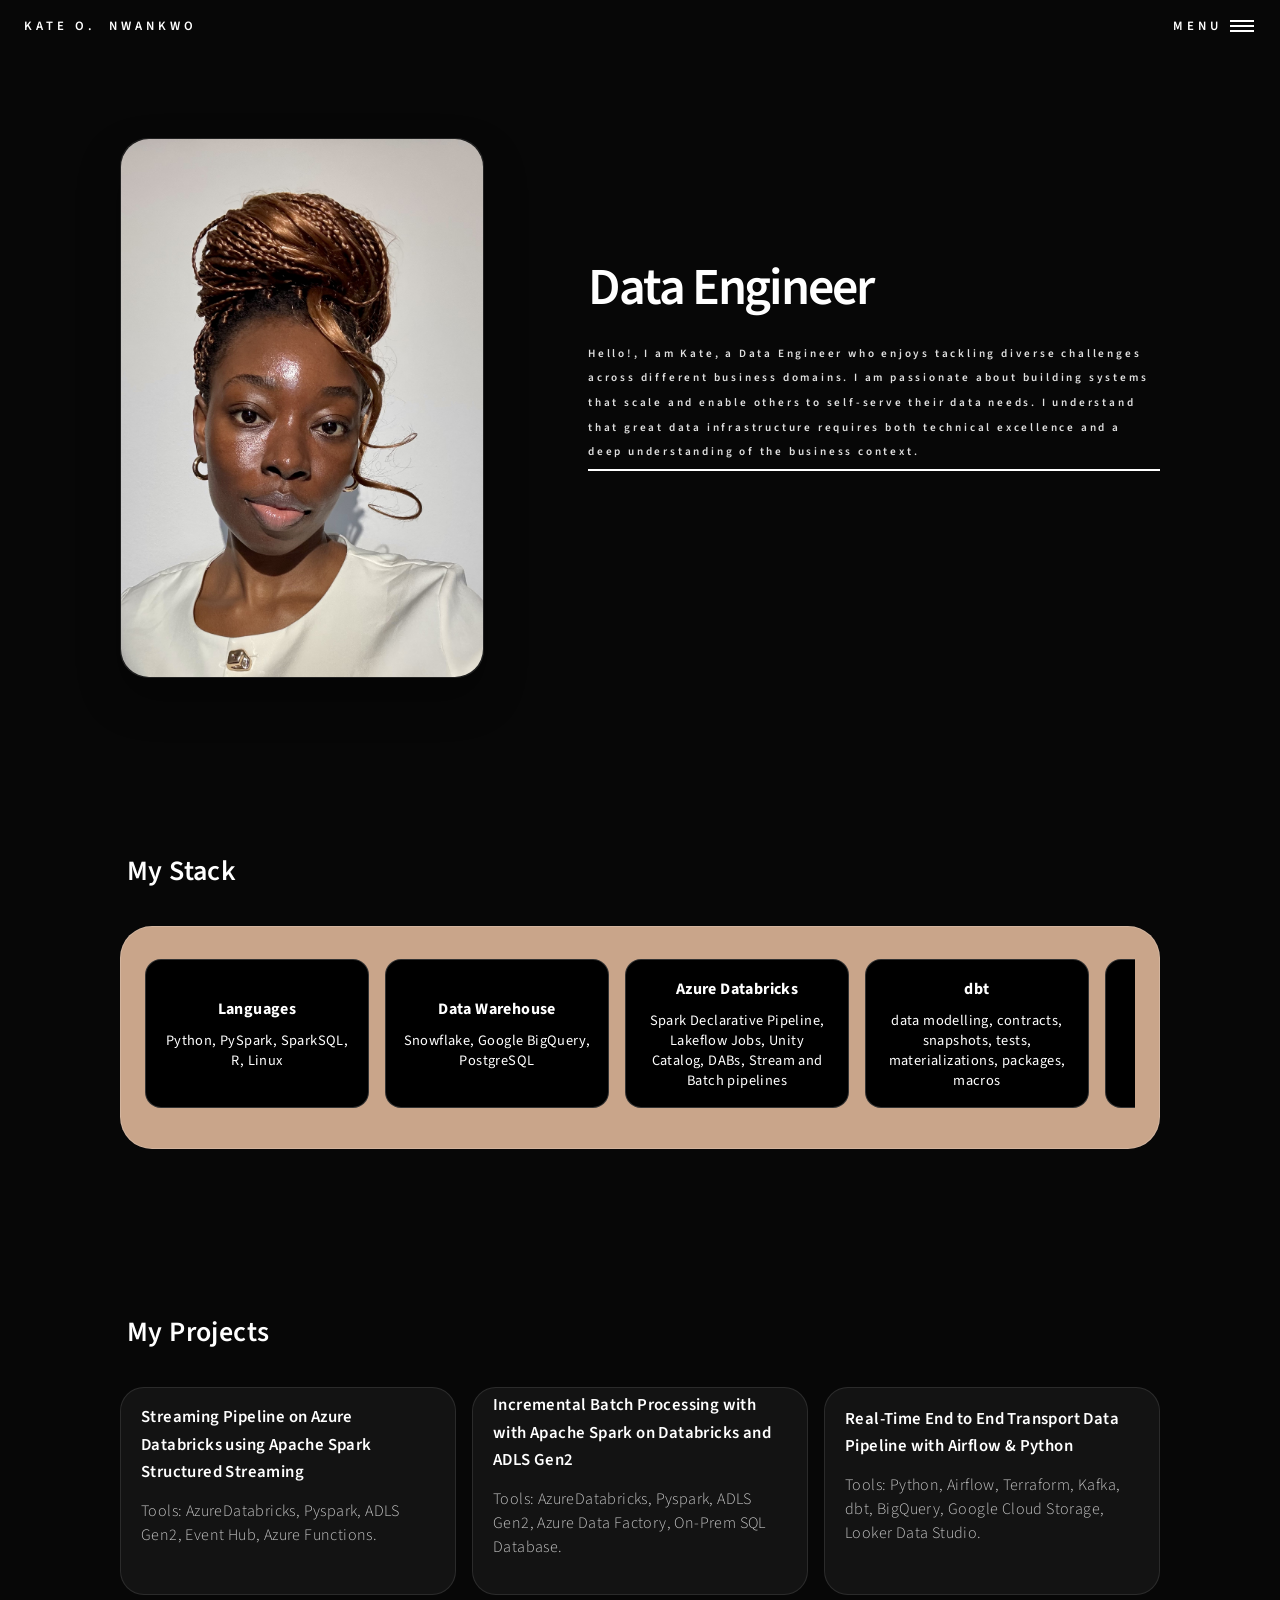
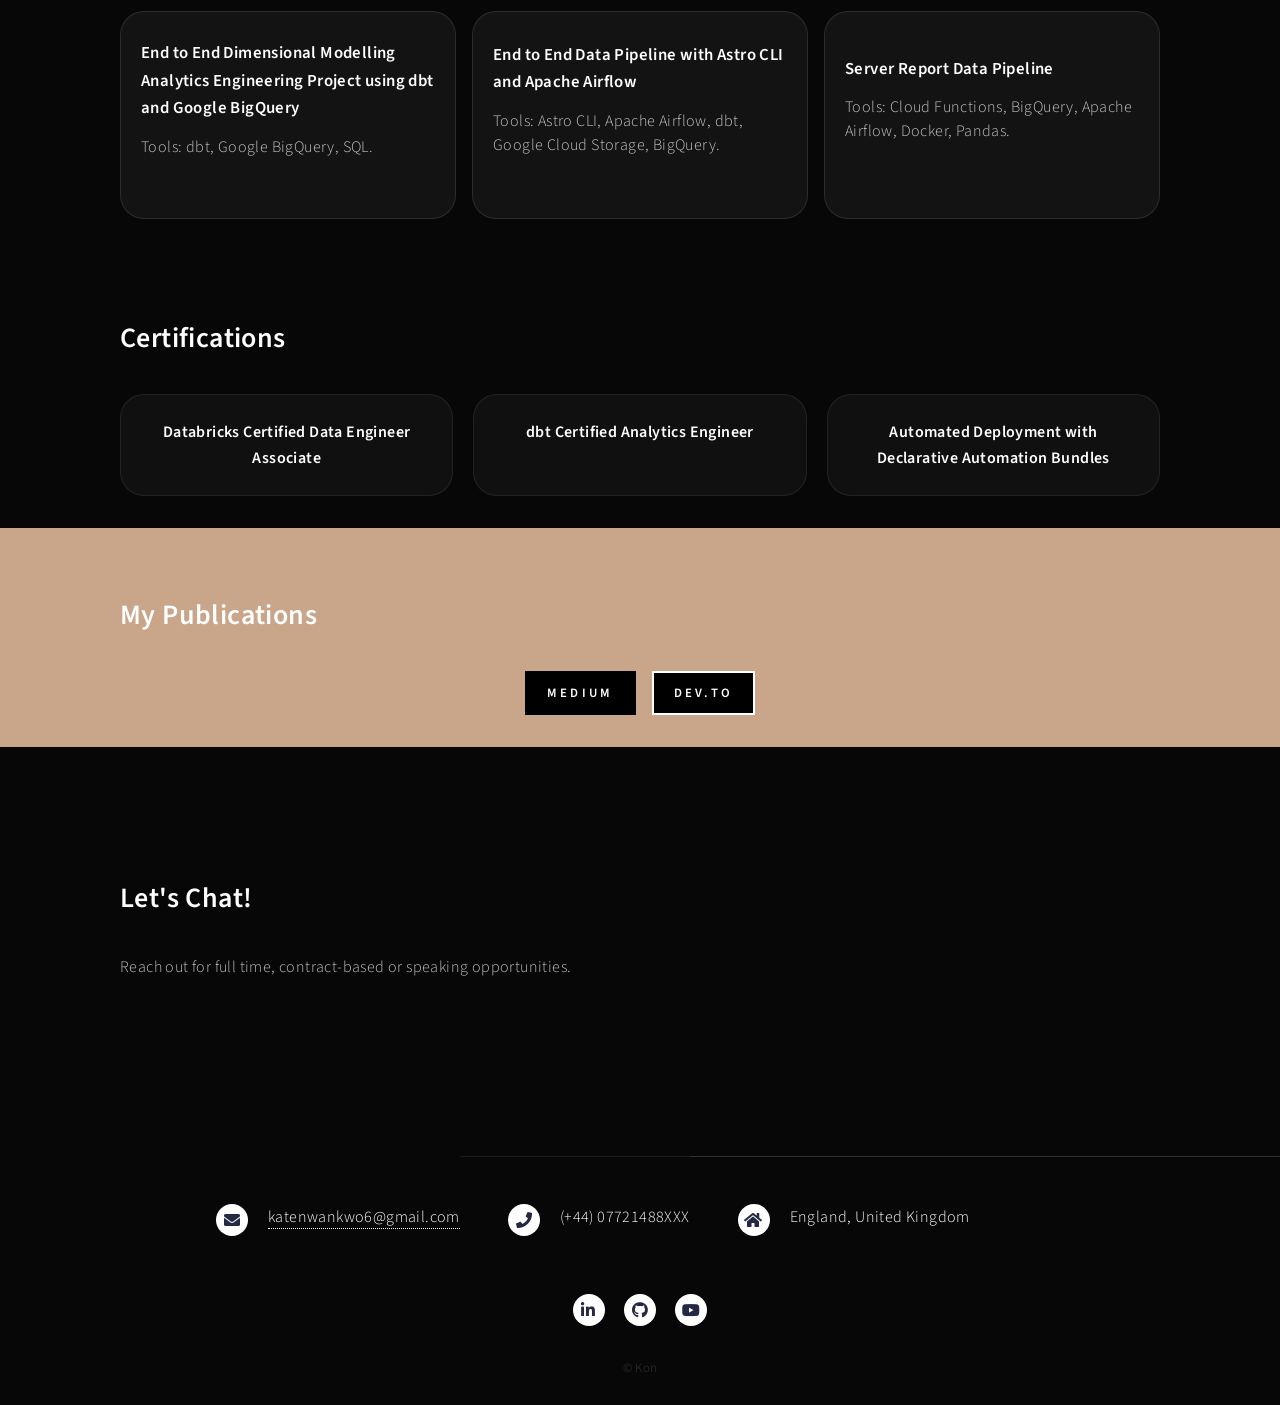
==== commit c2035e9e: "Update index.html" ====
--- a/index.html
+++ b/index.html
@@ -113,7 +113,7 @@
 							</header>
 							<div class="project-grid">
 							<a href="https://github.com/K-O-N/Streaming-Pipeline-on-Azure-Databricks-using-Event-hub" class="project-card">
-								<h3>Streaming Data Pipeline on Azure Databricks using Apache Spark Structured Streaming</h3>
+								<h3>Streaming Pipeline on Azure Databricks using Apache Spark Structured Streaming</h3>
 								<p>Tools: AzureDatabricks, Pyspark, ADLS Gen2, Event Hub, Azure Functions.</p>
 							</a>
 							<a href="https://github.com/K-O-N/AdventureWorksLT-Data-Lakehouse-Architecture" class="project-card">
@@ -235,4 +235,4 @@
 			<script src="assets/js/main.js"></script>
 
 	</body>
-</html>+</html>
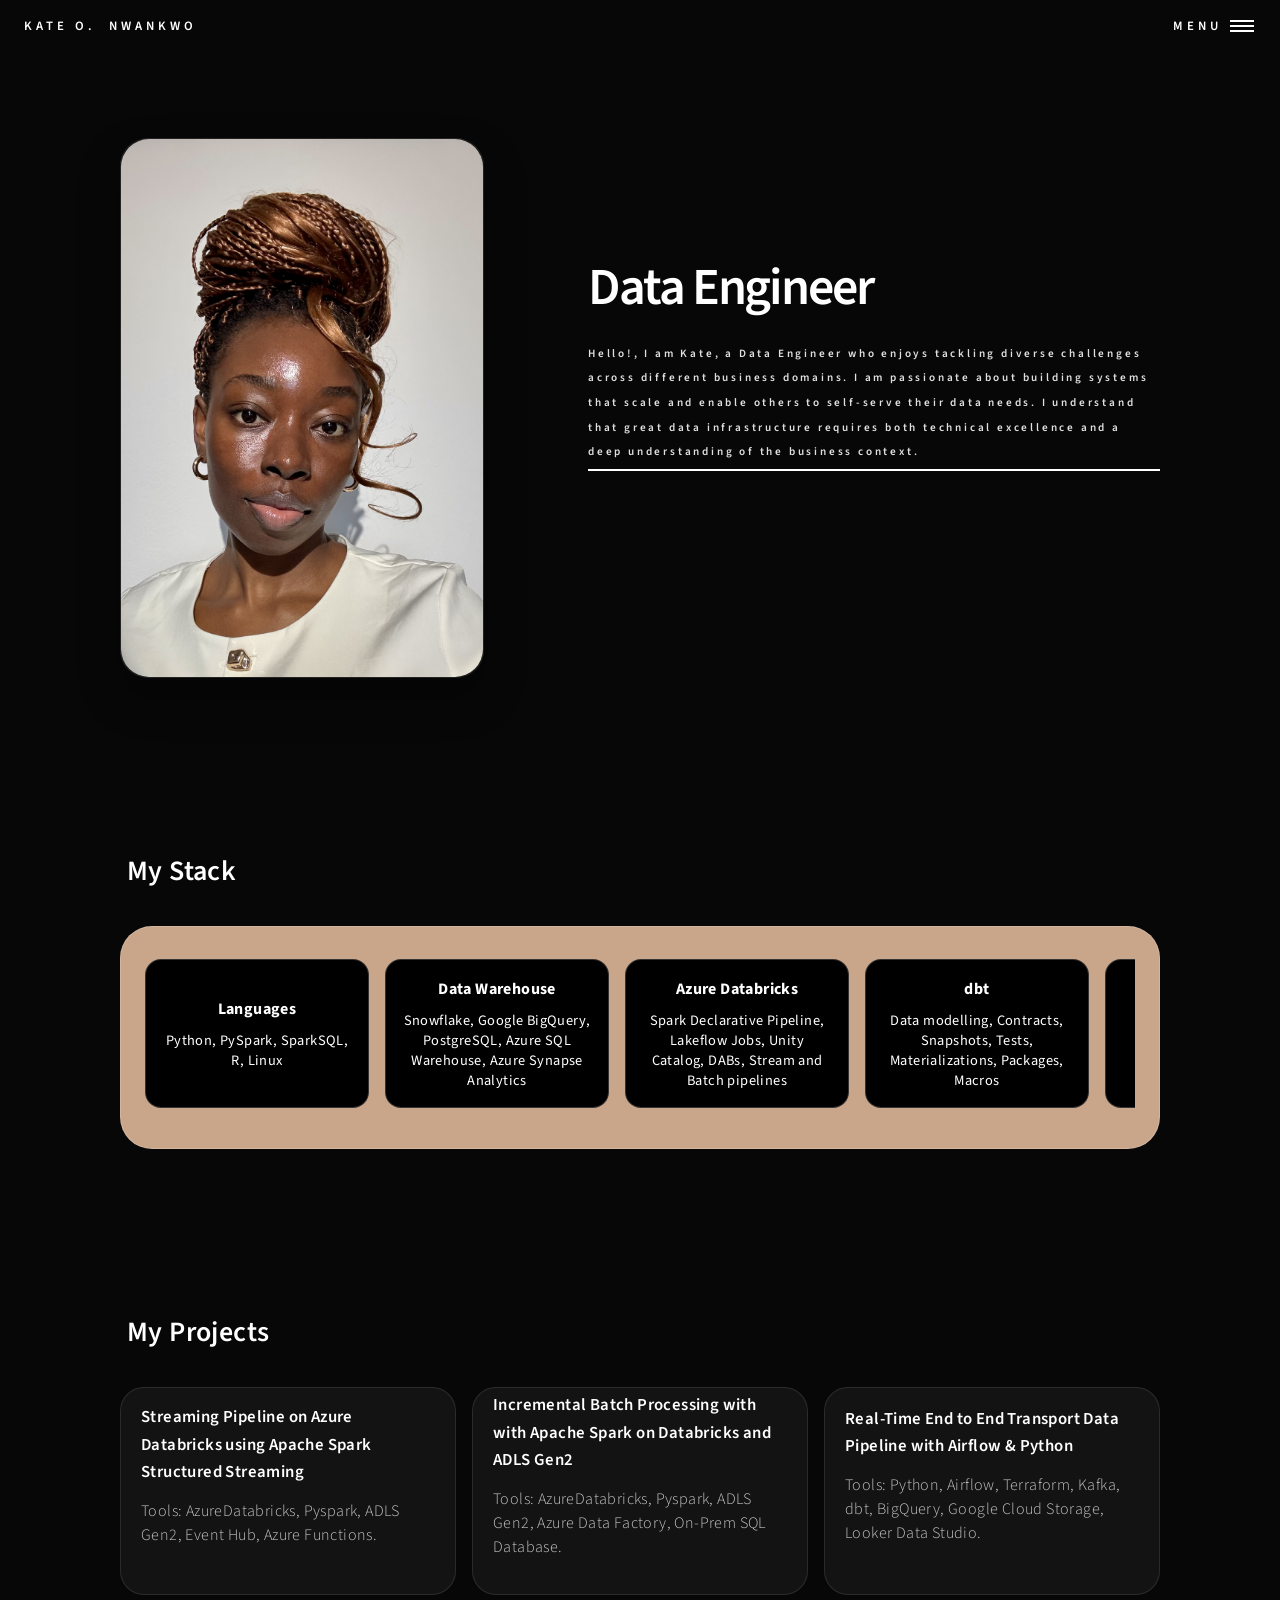
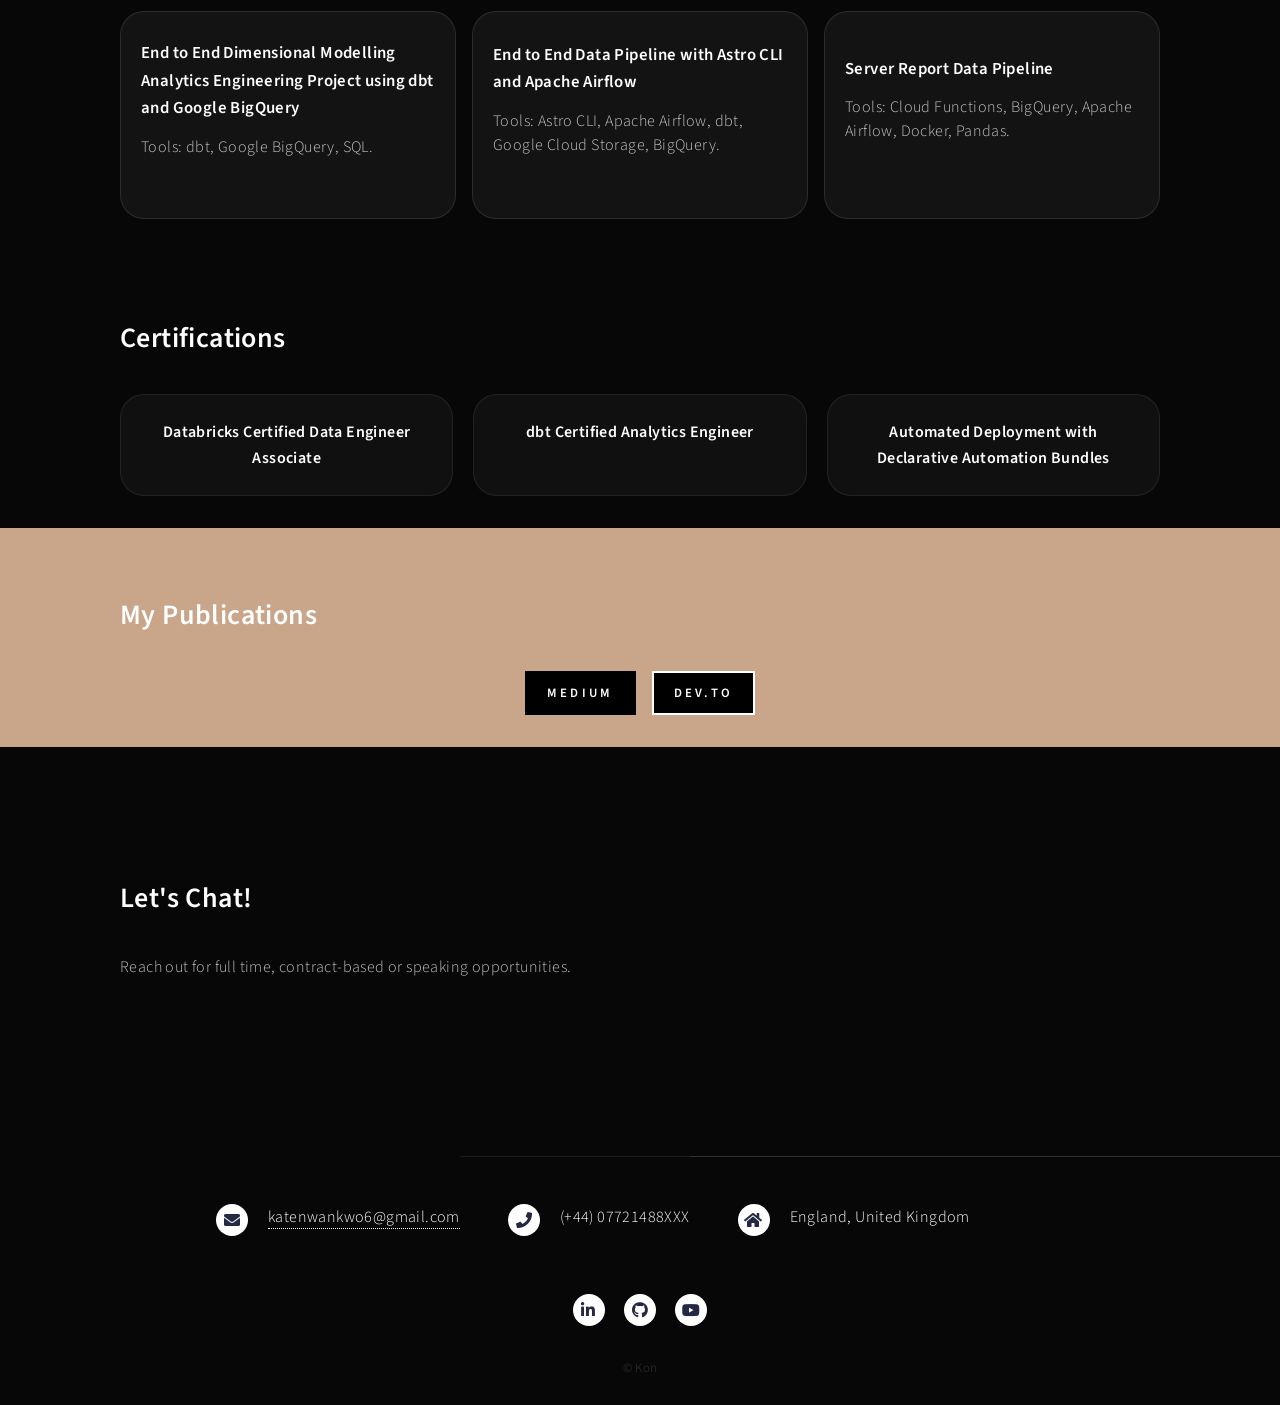
==== commit 873a4abb: "Restore original index.html content" ====
--- a/index.html
+++ b/index.html
@@ -80,7 +80,7 @@
 								</div>
 								<div class="stack-tile">
 									<div class="tile-title">Data Warehouse</div>
-									<p>Snowflake, Google BigQuery, PostgreSQL</p>
+									<p>Snowflake, Google BigQuery, PostgreSQL, Azure SQL Warehouse, Azure Synapse Analytics</p>
 								</div>
 								<div class="stack-tile">
 									<div class="tile-title">Azure Databricks</div>
@@ -88,7 +88,7 @@
 								</div>
 								<div class="stack-tile">
 									<div class="tile-title">dbt</div>
-									<p>data modelling, contracts, snapshots, tests, materializations, packages, macros</p>
+									<p>Data modelling, Contracts, Snapshots, Tests, Materializations, Packages, Macros</p>
 								</div>
 								<div class="stack-tile">
 									<div class="tile-title">Azure</div>
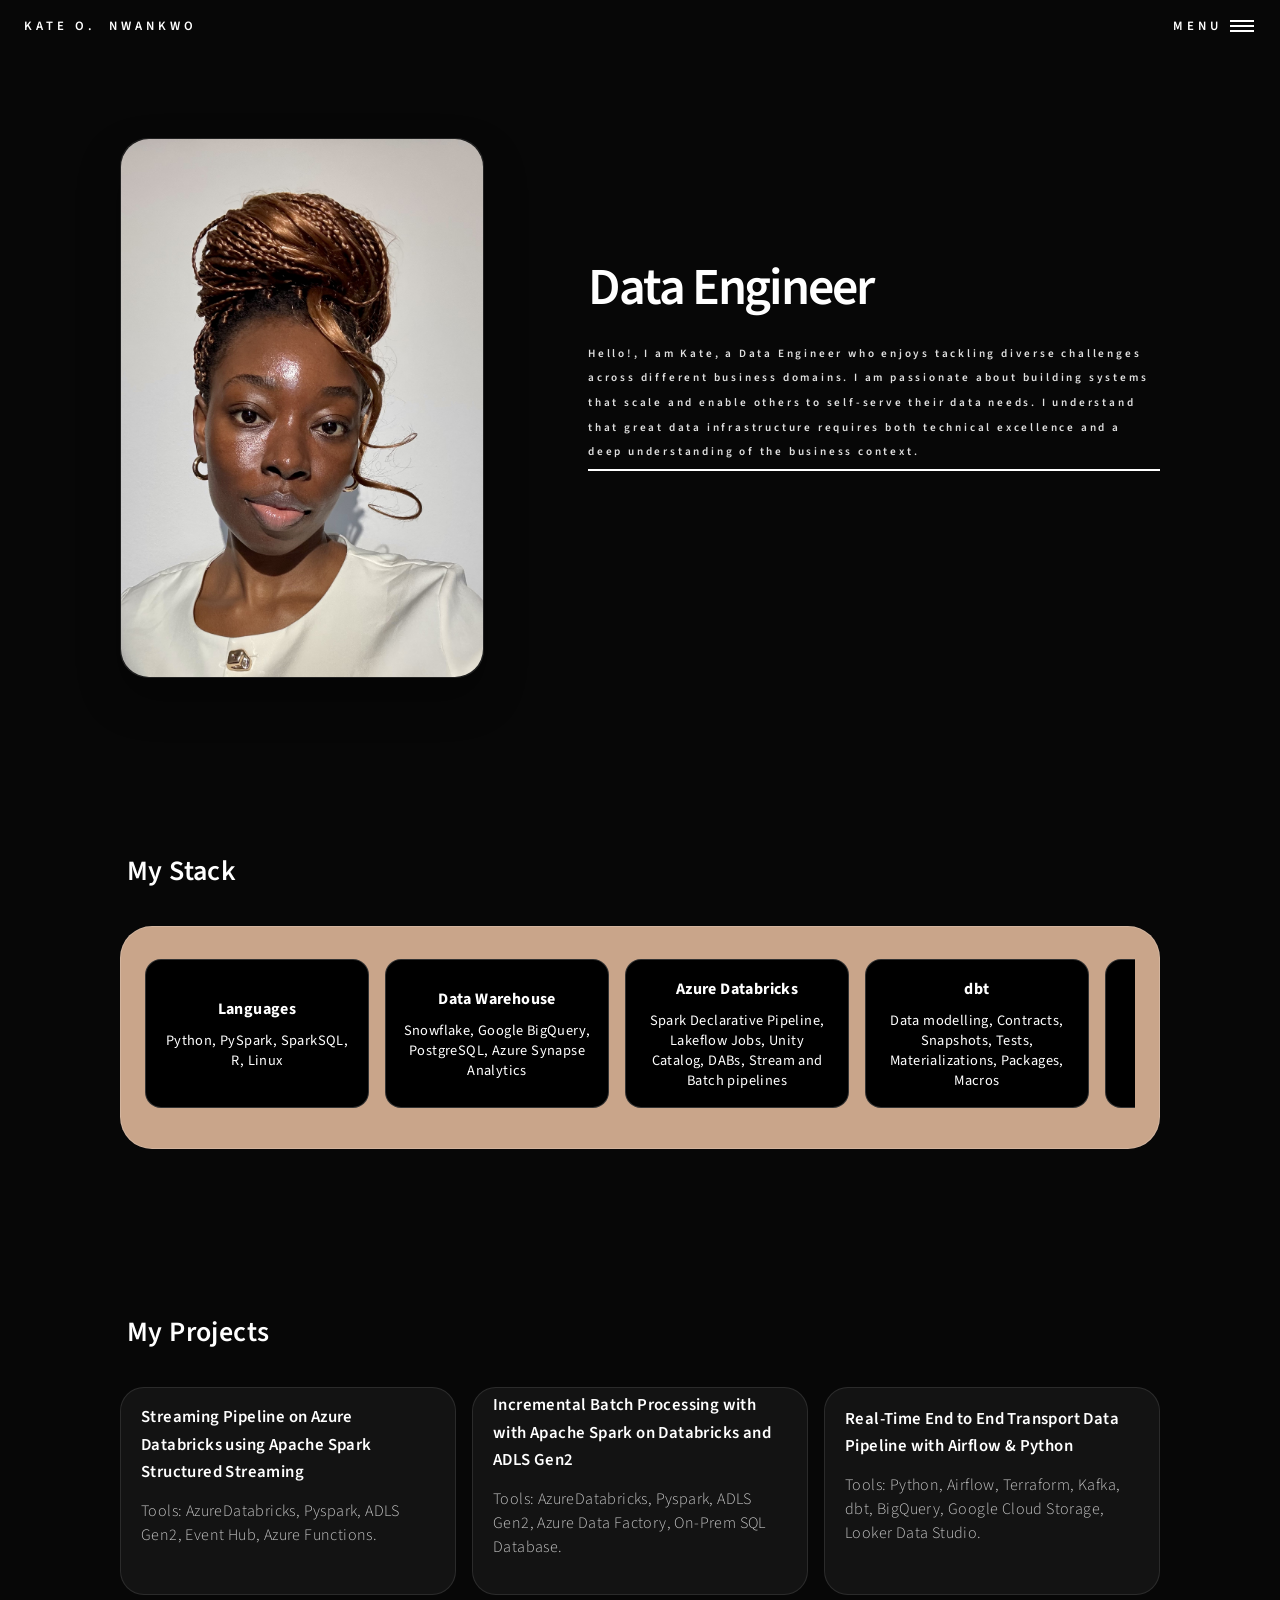
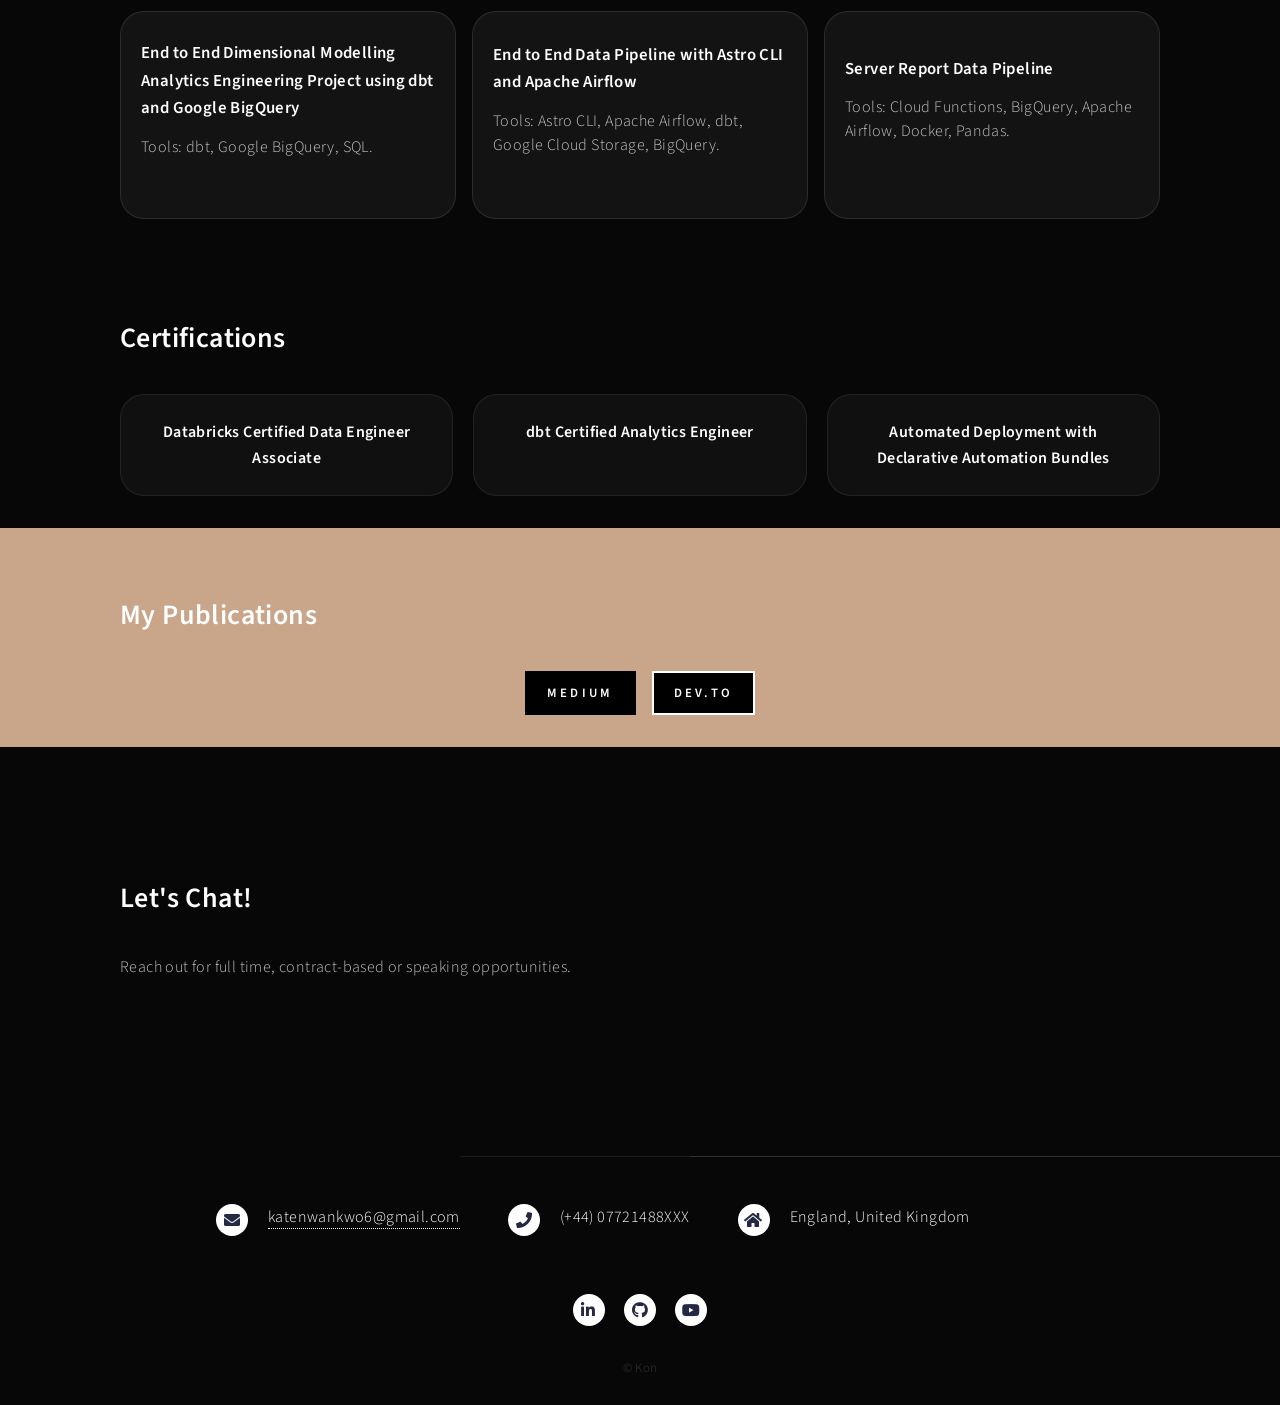
==== commit 7282acf6: "Restore original index.html content" ====
--- a/index.html
+++ b/index.html
@@ -80,7 +80,7 @@
 								</div>
 								<div class="stack-tile">
 									<div class="tile-title">Data Warehouse</div>
-									<p>Snowflake, Google BigQuery, PostgreSQL, Azure SQL Warehouse, Azure Synapse Analytics</p>
+									<p>Snowflake, Google BigQuery, PostgreSQL, Azure Synapse Analytics</p>
 								</div>
 								<div class="stack-tile">
 									<div class="tile-title">Azure Databricks</div>
